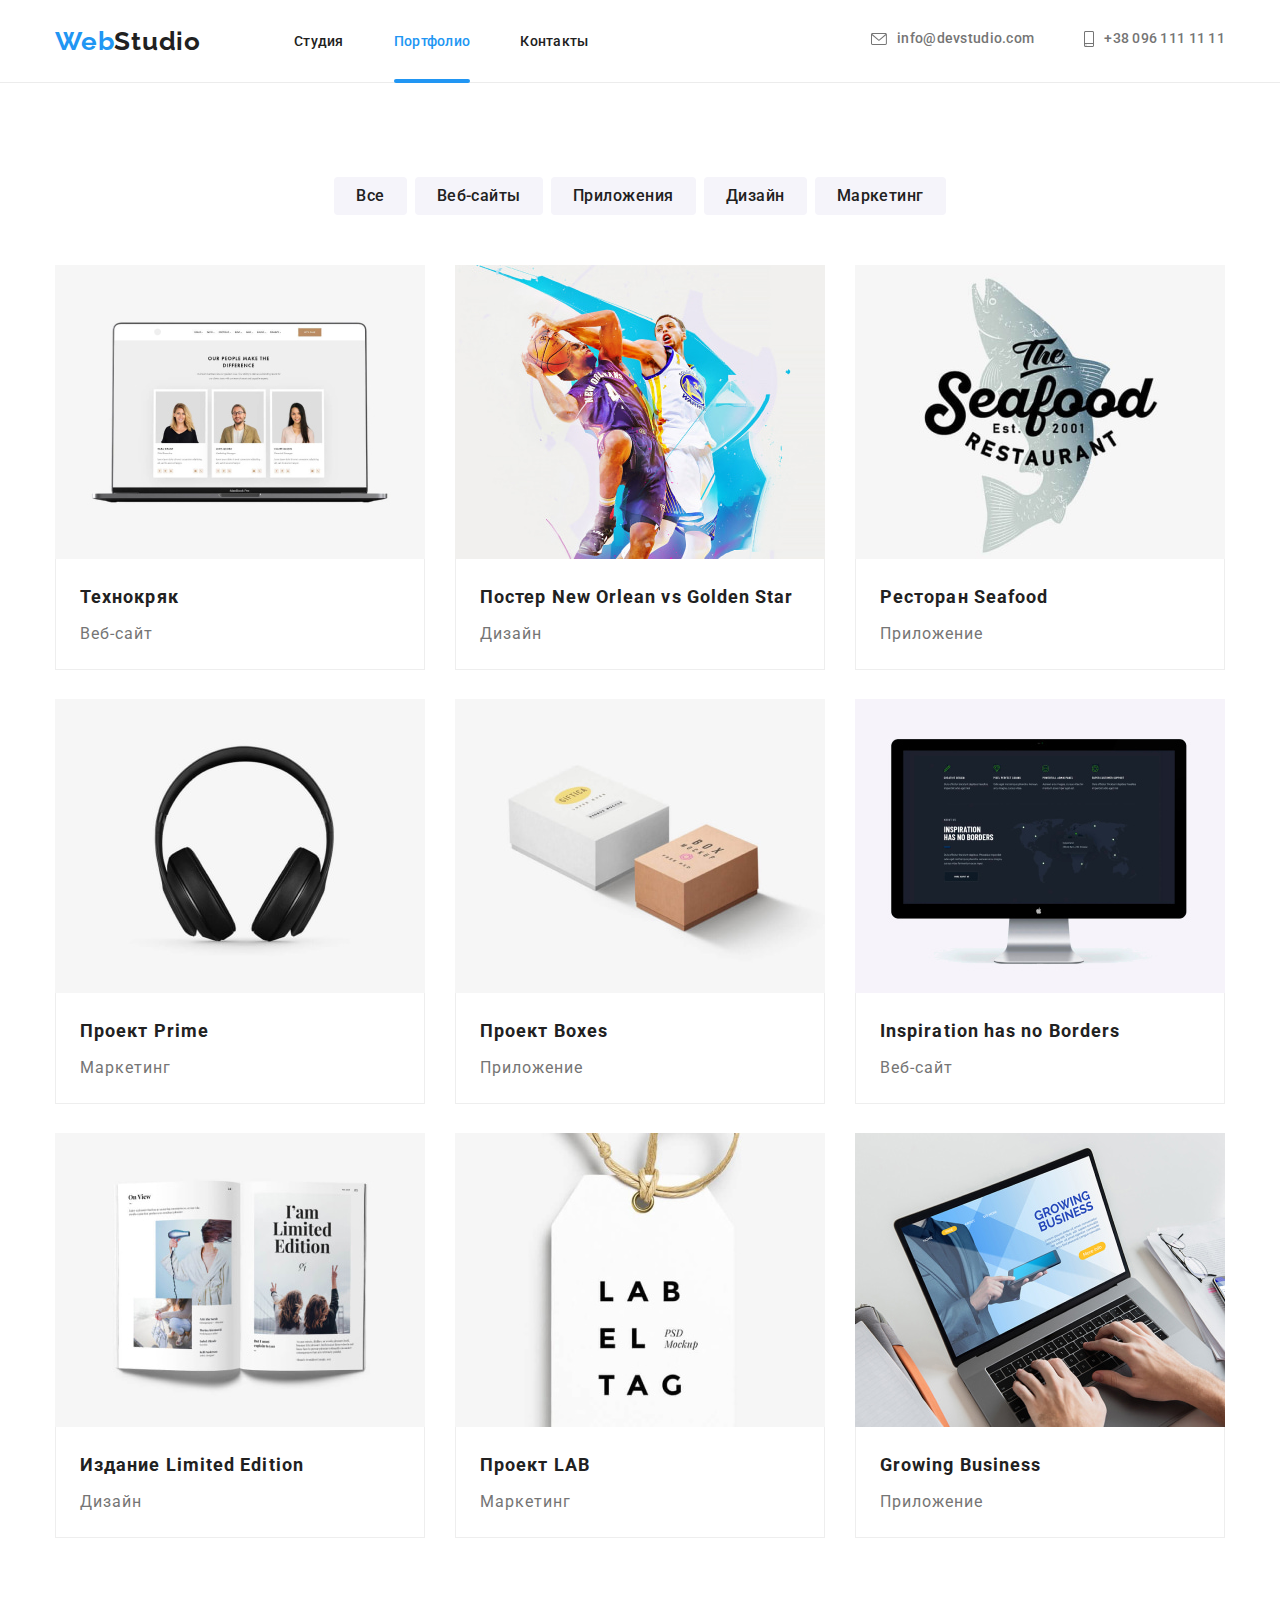
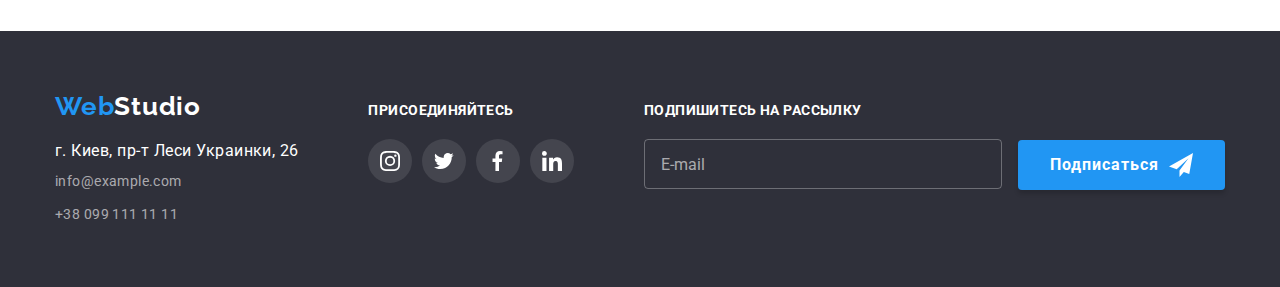
==== portfolio.html @ 4d5522b4 "Create" ====
<!DOCTYPE html>
<html lang="en">
  <head>
    <meta charset="UTF-8" />
    <meta http-equiv="X-UA-Compatible" content="IE=edge" />
    <meta name="viewport" content="width=device-width, initial-scale=1.0" />
    <title>Portfolio</title>
    <link rel="preconnect" href="https://fonts.googleapis.com" />
    <link rel="preconnect" href="https://fonts.gstatic.com" crossorigin />
    <link
      href="https://fonts.googleapis.com/css2?family=Raleway:wght@700&family=Roboto:wght@400;500;700;900&display=swap"
      rel="stylesheet"
    />
    <link
      rel="stylesheet"
      href="https://cdnjs.cloudflare.com/ajax/libs/modern-normalize/1.1.0/modern-normalize.min.css"
    />
    <link rel="stylesheet" href="./css/main.min.css" />
  </head>
  <body>
    <header class="header">
      <div class="container header__container">
        <nav class="site-nav">
          <a href="./" class="logo header__logo"><span>Web</span>Studio</a>
          <ul class="site-nav__list">
            <li class="site-nav__item">
              <a href="./" class="site-nav__link">Студия</a>
            </li>
            <li class="site-nav__item">
              <a href="./portfolio.html" class="site-nav__link site-nav__link--current"
                >Портфолио</a
              >
            </li>
            <li class="site-nav__itemm"><a href="./" class="site-nav__link">Контакты</a></li>
          </ul>
        </nav>
        <ul class="auth-nav">
          <li class="auth-nav__item">
            <a href="mailto:info@devstudio.com" class="auth-nav__link">
              <svg class="auth-nav__icon-envelope">
                <use href="./images/icons.svg#icon-envelope"></use>
              </svg>
              info@devstudio.com
            </a>
          </li>
          <li class="auth-nav__item">
            <a href="tel:+380961111111" class="auth-nav__link">
              <svg class="auth-nav__icon-smartphone">
                <use href="./images/icons.svg#icon-smartphone"></use>
              </svg>
              +38 096 111 11 11</a
            >
          </li>
        </ul>
      </div>
    </header>
    <main>
      <section class="section">
        <div class="container">
          <h1 class="section__title visually-hidden">Portfolio</h1>
          <ul class="filtr">
            <li class="filtr__item"><button type="button" class="filtr__btn">Все</button></li>
            <li class="filtr__item">
              <button type="button" class="filtr__btn">Веб-сайты</button>
            </li>
            <li class="filtr__item">
              <button type="button" class="filtr__btn">Приложения</button>
            </li>
            <li class="filtr__item">
              <button type="button" class="filtr__btn">Дизайн</button>
            </li>
            <li class="filtr__item">
              <button type="button" class="filtr__btn">Маркетинг</button>
            </li>
          </ul>
          <ul class="project">
            <li class="project__item">
              <a href="" class="project__link">
                <article>
                  <div class="project__thumb">
                    <img
                      src="./images/project-1.jpg"
                      alt="Скриншот сайта"
                      width="370"
                      class="project__img"
                    />
                    <div class="project__overley">
                      <p class="project__overley-text">
                        Технокряк это современная площадка распространения коронавируса. Компании
                        используют эту платформу для цифрового шпионажа и атак на защищённые сервера
                        конкурентов.
                      </p>
                    </div>
                  </div>
                  <div class="project__card">
                    <h2 class="project__title">Технокряк</h2>
                    <p class="project__description">Веб-сайт</p>
                  </div>
                </article></a
              >
            </li>
            <li class="project__item">
              <a href="" class="project__link">
                <article>
                  <div class="project__thumb">
                    <img
                      src="./images/project-2.jpg"
                      alt="Постер баскетболисты"
                      width="370"
                      class="project__img"
                    />
                    <div class="project__overley">
                      <p class="project__overley-text">
                        Технокряк это современная площадка распространения коронавируса. Компании
                        используют эту платформу для цифрового шпионажа и атак на защищённые сервера
                        конкурентов.
                      </p>
                    </div>
                  </div>
                  <div class="project__card">
                    <h2 class="project__title">Постер New Orlean vs Golden Star</h2>
                    <p class="project__description">Дизайн</p>
                  </div>
                </article></a
              >
            </li>
            <li class="project__item">
              <a href="" class="project__link">
                <article>
                  <div class="project__thumb">
                    <img
                      src="./images/project-3.jpg"
                      alt="Логотип ресторана"
                      width="370"
                      class="project__img"
                    />
                    <div class="project__overley">
                      <p class="project__overley-text">
                        Технокряк это современная площадка распространения коронавируса. Компании
                        используют эту платформу для цифрового шпионажа и атак на защищённые сервера
                        конкурентов.
                      </p>
                    </div>
                  </div>
                  <div class="project__card">
                    <h2 class="project__title">Ресторан Seafood</h2>
                    <p class="project__description">Приложение</p>
                  </div>
                </article></a
              >
            </li>
            <li class="project__item">
              <a href="" class="project__link">
                <article>
                  <div class="project__thumb">
                    <img
                      src="./images/project-4.jpg"
                      alt="Наушники"
                      width="370"
                      class="project__img"
                    />
                    <div class="project__overley">
                      <p class="project__overley-text">
                        Технокряк это современная площадка распространения коронавируса. Компании
                        используют эту платформу для цифрового шпионажа и атак на защищённые сервера
                        конкурентов.
                      </p>
                    </div>
                  </div>
                  <div class="project__card">
                    <h2 class="project__title">Проект Prime</h2>
                    <p class="project__description">Маркетинг</p>
                  </div>
                </article></a
              >
            </li>
            <li class="project__item">
              <a href="" class="project__link">
                <article>
                  <div class="project__thumb">
                    <img
                      src="./images/project-5.jpg"
                      alt="Коробки"
                      width="370"
                      class="project__img"
                    />
                    <div class="project__overley">
                      <p class="project__overley-text">
                        Технокряк это современная площадка распространения коронавируса. Компании
                        используют эту платформу для цифрового шпионажа и атак на защищённые сервера
                        конкурентов.
                      </p>
                    </div>
                  </div>
                  <div class="project__card">
                    <h2 class="project__title">Проект Boxes</h2>
                    <p class="project__description">Приложение</p>
                  </div>
                </article></a
              >
            </li>
            <li class="project__item">
              <a href="" class="project__link">
                <article>
                  <div class="project__thumb">
                    <img
                      src="./images/project-6.jpg"
                      alt="Скриншот сайта"
                      width="370"
                      class="project__img"
                    />
                    <div class="project__overley">
                      <p class="project__overley-text">
                        Технокряк это современная площадка распространения коронавируса. Компании
                        используют эту платформу для цифрового шпионажа и атак на защищённые сервера
                        конкурентов.
                      </p>
                    </div>
                  </div>
                  <div class="project__card">
                    <h2 class="project__title">Inspiration has no Borders</h2>
                    <p class="project__description">Веб-сайт</p>
                  </div>
                </article></a
              >
            </li>
            <li class="project__item">
              <a href="" class="project__link">
                <article>
                  <div class="project__thumb">
                    <img
                      src="./images/project-7.jpg"
                      alt="Брошюра"
                      width="370"
                      class="project__img"
                    />
                    <div class="project__overley">
                      <p class="project__overley-text">
                        Технокряк это современная площадка распространения коронавируса. Компании
                        используют эту платформу для цифрового шпионажа и атак на защищённые сервера
                        конкурентов.
                      </p>
                    </div>
                  </div>
                  <div class="project__card">
                    <h2 class="project__title">Издание Limited Edition</h2>
                    <p class="project__description">Дизайн</p>
                  </div>
                </article></a
              >
            </li>
            <li class="project__item">
              <a href="" class="project__link">
                <article>
                  <div class="project__thumb">
                    <img
                      src="./images/project-8.jpg"
                      alt="Бирка"
                      width="370"
                      class="project__img"
                    />
                    <div class="project__overley">
                      <p class="project__overley-text">
                        Технокряк это современная площадка распространения коронавируса. Компании
                        используют эту платформу для цифрового шпионажа и атак на защищённые сервера
                        конкурентов.
                      </p>
                    </div>
                  </div>
                  <div class="project__card">
                    <h2 class="project__title">Проект LAB</h2>
                    <p class="project__description">Маркетинг</p>
                  </div>
                </article></a
              >
            </li>
            <li class="project__item">
              <a href="" class="project__link">
                <article>
                  <div class="project__thumb">
                    <img
                      src="./images/project-9.jpg"
                      alt="Ноутбук"
                      width="370"
                      class="project__img"
                    />
                    <div class="project__overley">
                      <p class="project__overley-text">
                        Технокряк это современная площадка распространения коронавируса. Компании
                        используют эту платформу для цифрового шпионажа и атак на защищённые сервера
                        конкурентов.
                      </p>
                    </div>
                  </div>
                  <div class="project__card">
                    <h2 class="project__title">Growing Business</h2>
                    <p class="project__description">Приложение</p>
                  </div>
                </article></a
              >
            </li>
          </ul>
        </div>
      </section>
    </main>
    <footer class="footer">
      <div class="container footer__container">
        <div class="contacts">
          <a href="./" class="logo footer__logo"><span>Web</span>Studio</a>
          <address>
            <ul class="contacts__list">
              <li class="contacts__item">
                <a href="https://goo.gl/maps/uek1uiBaMwYKSRGh7" class="contacts__address"
                  >г. Киев, пр-т Леси Украинки, 26</a
                >
              </li>
              <li class="contacts__item">
                <a href="mailto:info@example.com" class="contacts__mail">info@example.com</a>
              </li>
              <li class="contacts__item">
                <a href="tel:+380991111111" class="contacts__tel">+38 099 111 11 11</a>
              </li>
            </ul>
          </address>
        </div>

        <div class="subscribe">
          <h3 class="subscribe__title">присоединяйтесь</h3>
          <ul class="subscribe__list">
            <li class="subscribe__item">
              <a href="#" class="subscribe__link">
                <svg class="social__icon">
                  <use href="./images/icons.svg#icon-instagram"></use>
                </svg>
              </a>
            </li>
            <li class="subscribe__item">
              <a href="#" class="subscribe__link">
                <svg class="social__icon">
                  <use href="./images/icons.svg#icon-twitter"></use>
                </svg>
              </a>
            </li>
            <li class="subscribe__item">
              <a href="#" class="subscribe__link">
                <svg class="social__icon">
                  <use href="./images/icons.svg#icon-facebook"></use>
                </svg>
              </a>
            </li>
            <li class="subscribe__item">
              <a href="#" class="subscribe__link">
                <svg class="social__icon">
                  <use href="./images/icons.svg#icon-linkedin"></use>
                </svg>
              </a>
            </li>
          </ul>
        </div>

        <form class="mailing">
          <h3 class="subscribe__title">Подпишитесь на рассылку</h3>
          <label class="mailing__form">
            <input type="text" placeholder="E-mail" class="mailing__submit" name="subscribe" />
          </label>
          <button type="submit" class="button mailing__btn">
            Подписаться
            <svg class="mailing__icon">
              <use href="./images/icons.svg#icon-send"></use>
            </svg>
          </button>
        </form>
      </div>
    </footer>
  </body>
</html>
---- css/main.min.css ----
:root{--text-color: #212121;--text-color-add: #757575;--accent-color: #2196f3;--primary-white-color: #ffffff;--secondary-background-color: #f5f4fa;--background-color-add: #2f303a;--project-card-gap: 30px;--social-link-color: #afb1b8}body{background-color:var(--primary-white-color);font-family:'Roboto', sans-serif;letter-spacing:0.03em}h1,h2,h3,h4,h5,h6,p,ul{margin-top:0;margin-bottom:0;padding-left:0;padding-right:0}ul{list-style:none;padding:0;margin:0}a{text-decoration:none;font-style:normal}img{display:block;max-width:100%;height:auto}.visually-hidden{position:absolute;clip:rect(0 0 0 0);width:1px;height:1px;margin:-1px}.container{width:1200px;padding-left:15px;padding-right:15px;margin-left:auto;margin-right:auto}.section{padding-top:94px;padding-bottom:94px}.section--no-padding-top{padding-top:0px}.section--other-background{background-color:var(--secondary-background-color)}.section__title{font-weight:700;font-size:36px;line-height:1.17;letter-spacing:.03em;color:var(--text-color);text-align:center;margin-bottom:50px}.button{font-family:inherit;font-weight:700;font-size:16px;line-height:1.88;letter-spacing:.06em;color:var(--primary-white-color);display:inline-block;background-color:var(--accent-color);border:none;min-width:200px;-webkit-border-radius:4px;border-radius:4px;-webkit-box-shadow:0px 4px 4px rgba(0,0,0,0.15);box-shadow:0px 4px 4px rgba(0,0,0,0.15);cursor:pointer;padding:10px 32px;-webkit-transition:background-color 250ms cubic-bezier(0.4, 0, 0.2, 1);-o-transition:background-color 250ms cubic-bezier(0.4, 0, 0.2, 1);transition:background-color 250ms cubic-bezier(0.4, 0, 0.2, 1)}.button:hover,.button:focus{background-color:#188ce8}.logo{font-family:'Raleway', sans-serif;font-weight:700;font-size:26px;line-height:1.19;letter-spacing:.03em;color:var(--text-color);text-decoration:none}.logo span{color:var(--accent-color)}.social__icon{width:20px;height:20px;fill:currentColor}.header{border-bottom:1px solid #ececec}.header__container{display:-webkit-box;display:-webkit-flex;display:-ms-flexbox;display:flex;-webkit-box-align:center;-webkit-align-items:center;-ms-flex-align:center;align-items:center}.site-nav{display:-webkit-box;display:-webkit-flex;display:-ms-flexbox;display:flex;-webkit-box-align:center;-webkit-align-items:center;-ms-flex-align:center;align-items:center}.site-nav__list{display:-webkit-box;display:-webkit-flex;display:-ms-flexbox;display:flex;padding-top:32px;padding-bottom:32px}.site-nav__item:not(:last-child){margin-right:50px}.site-nav__link{font-weight:500;font-size:14px;line-height:1.14;letter-spacing:.02em;color:var(--text-color);text-decoration:none;-webkit-transition:color 250ms cubic-bezier(0.4, 0, 0.2, 1);-o-transition:color 250ms cubic-bezier(0.4, 0, 0.2, 1);transition:color 250ms cubic-bezier(0.4, 0, 0.2, 1)}.site-nav__link:hover,.site-nav__link:focus{color:var(--accent-color)}.site-nav__link--current{position:relative;color:var(--accent-color);padding-bottom:32px}.site-nav__link--current::before{display:inline-block;content:'';background-color:var(--accent-color);height:4px;width:100%;-webkit-border-radius:2px;border-radius:2px;position:absolute;bottom:0;left:0;margin-bottom:-2px}.header__logo{margin-right:93px}.auth-nav{display:-webkit-box;display:-webkit-flex;display:-ms-flexbox;display:flex;margin-left:auto}.auth-nav__link{font-weight:500;font-size:14px;line-height:1.14;letter-spacing:.02em;color:var(--text-color);text-decoration:none;-webkit-transition:color 250ms cubic-bezier(0.4, 0, 0.2, 1);-o-transition:color 250ms cubic-bezier(0.4, 0, 0.2, 1);transition:color 250ms cubic-bezier(0.4, 0, 0.2, 1)}.auth-nav__icon-envelope{margin-right:10px;width:16px;height:12px;fill:currentColor}.auth-nav__icon-smartphone{margin-right:10px;width:10px;height:16px;fill:currentColor}.auth-nav__item:not(:first-child){margin-left:50px}.auth-nav__link{color:var(--text-color-add);display:-webkit-inline-box;display:-webkit-inline-flex;display:-ms-inline-flexbox;display:inline-flex;-webkit-box-align:center;-webkit-align-items:center;-ms-flex-align:center;align-items:center;-webkit-transition:color 250ms cubic-bezier(0.4, 0, 0.2, 1);-o-transition:color 250ms cubic-bezier(0.4, 0, 0.2, 1);transition:color 250ms cubic-bezier(0.4, 0, 0.2, 1)}.auth-nav__link:hover,.auth-nav__link:focus{color:var(--accent-color)}.hero{max-width:1600px;margin-left:auto;margin-right:auto;background-image:-webkit-gradient(linear, left top, left bottom, from(rgba(47,48,58,0.4)), to(rgba(47,48,58,0.4))),url("../images/background-hero.jpg");background-image:-webkit-linear-gradient(rgba(47,48,58,0.4), rgba(47,48,58,0.4)),url("../images/background-hero.jpg");background-image:-o-linear-gradient(rgba(47,48,58,0.4), rgba(47,48,58,0.4)),url("../images/background-hero.jpg");background-image:linear-gradient(rgba(47,48,58,0.4), rgba(47,48,58,0.4)),url("../images/background-hero.jpg");background-color:var(--background-color-add);-webkit-background-size:cover;background-size:cover;background-repeat:no-repeat;background-position:center;text-align:center;padding-top:200px;padding-bottom:200px}.hero__title{font-weight:900;font-size:44px;line-height:1.36;letter-spacing:.06em;color:var(--primary-white-color);text-transform:uppercase;margin-bottom:30px}.particular__thumb{width:270px;height:120px;margin-bottom:30px;display:-webkit-box;display:-webkit-flex;display:-ms-flexbox;display:flex;-webkit-box-align:center;-webkit-align-items:center;-ms-flex-align:center;align-items:center;-webkit-box-pack:center;-webkit-justify-content:center;-ms-flex-pack:center;justify-content:center;background-color:var(--secondary-background-color)}.particular__icon{width:70px;height:70px}.particular__block{display:-webkit-box;display:-webkit-flex;display:-ms-flexbox;display:flex}.particular__item{margin-right:30px}.particular__item:last-child{margin-right:0}.particular__title{font-weight:700;font-size:14px;line-height:1.14;letter-spacing:.03em;color:var(--text-color);text-transform:uppercase;margin-bottom:10px}.particular__text{font-weight:400;font-size:14px;line-height:1.71;letter-spacing:.03em;color:var(--text-color-add)}.work{display:-webkit-box;display:-webkit-flex;display:-ms-flexbox;display:flex;-webkit-box-align:center;-webkit-align-items:center;-ms-flex-align:center;align-items:center}.work__item{position:relative}.work__item:not(:last-child){margin-right:30px}.work__title{display:-webkit-box;display:-webkit-flex;display:-ms-flexbox;display:flex;-webkit-box-align:center;-webkit-align-items:center;-ms-flex-align:center;align-items:center;-webkit-box-pack:center;-webkit-justify-content:center;-ms-flex-pack:center;justify-content:center;font-weight:700;font-size:14px;line-height:1.14;letter-spacing:.03em;color:var(--primary-white-color);text-transform:uppercase;background-color:rgba(47,48,58,0.8);width:100%;position:absolute;bottom:0;left:0;height:70px}.command{display:-webkit-box;display:-webkit-flex;display:-ms-flexbox;display:flex}.command__item{background-color:var(--primary-white-color);-webkit-border-radius:4px;border-radius:4px;-webkit-box-shadow:0px 1px 3px rgba(0,0,0,0.12),0px 1px 1px rgba(0,0,0,0.14),0px 2px 1px rgba(0,0,0,0.2);box-shadow:0px 1px 3px rgba(0,0,0,0.12),0px 1px 1px rgba(0,0,0,0.14),0px 2px 1px rgba(0,0,0,0.2);text-align:center;margin-right:30px;overflow:hidden}.command__item:last-child{margin-right:0}.command__thumb{padding:30px 0}.command__title{font-weight:500;font-size:16px;line-height:1.19;letter-spacing:.03em;color:var(--text-color);margin-bottom:10px}.command__text{margin-bottom:16px;font-weight:400;font-size:16px;line-height:1.19;letter-spacing:.03em;color:var(--text-color-add)}.social{display:-webkit-box;display:-webkit-flex;display:-ms-flexbox;display:flex;-webkit-box-pack:center;-webkit-justify-content:center;-ms-flex-pack:center;justify-content:center}.social__link{display:-webkit-box;display:-webkit-flex;display:-ms-flexbox;display:flex;-webkit-box-align:center;-webkit-align-items:center;-ms-flex-align:center;align-items:center;-webkit-box-pack:center;-webkit-justify-content:center;-ms-flex-pack:center;justify-content:center;-webkit-border-radius:50%;border-radius:50%;height:44px;width:44px;color:var(--social-link-color);-webkit-transition:color 250ms cubic-bezier(0.4, 0, 0.2, 1),background-color 250ms cubic-bezier(0.4, 0, 0.2, 1);-o-transition:color 250ms cubic-bezier(0.4, 0, 0.2, 1),background-color 250ms cubic-bezier(0.4, 0, 0.2, 1);transition:color 250ms cubic-bezier(0.4, 0, 0.2, 1),background-color 250ms cubic-bezier(0.4, 0, 0.2, 1)}.social__link:hover,.social__link:focus{background-color:var(--accent-color);color:var(--primary-white-color)}.social__item:not(:last-child){margin-right:10px}.client{display:-webkit-box;display:-webkit-flex;display:-ms-flexbox;display:flex;-webkit-box-pack:center;-webkit-justify-content:center;-ms-flex-pack:center;justify-content:center;margin-left:auto;margin-right:auto}.client__item{width:170px;height:92px;margin-right:30px}.client__item:last-child{margin-right:0}.client__link{display:-webkit-box;display:-webkit-flex;display:-ms-flexbox;display:flex;-webkit-box-align:center;-webkit-align-items:center;-ms-flex-align:center;align-items:center;-webkit-box-pack:center;-webkit-justify-content:center;-ms-flex-pack:center;justify-content:center;width:100%;height:100%;border:1px solid var(--social-link-color);-webkit-border-radius:4px;border-radius:4px;color:var(--social-link-color);-webkit-transition:color 250ms cubic-bezier(0.4, 0, 0.2, 1),border-color 250ms cubic-bezier(0.4, 0, 0.2, 1);-o-transition:color 250ms cubic-bezier(0.4, 0, 0.2, 1),border-color 250ms cubic-bezier(0.4, 0, 0.2, 1);transition:color 250ms cubic-bezier(0.4, 0, 0.2, 1),border-color 250ms cubic-bezier(0.4, 0, 0.2, 1)}.client__link:hover,.client__link:focus{color:var(--accent-color);border-color:var(--accent-color)}.client__icon{fill:currentColor;width:106px;height:60px}.footer{background-color:var(--background-color-add);padding-top:60px;padding-bottom:60px}.footer__container{display:-webkit-box;display:-webkit-flex;display:-ms-flexbox;display:flex;-webkit-box-align:baseline;-webkit-align-items:baseline;-ms-flex-align:baseline;align-items:baseline;-webkit-box-pack:justify;-webkit-justify-content:space-between;-ms-flex-pack:justify;justify-content:space-between}.footer__logo{display:inline-block;margin-bottom:20px;color:var(--primary-white-color)}.contacts__item:not(:last-child){margin-bottom:9px}.contacts__address{color:var(--primary-white-color)}.contacts__mail,.contacts__tel{font-weight:400;font-size:14px;line-height:1.71;letter-spacing:.03em;color:rgba(255,255,255,0.6)}.subscribe__title{font-weight:700;font-size:14px;line-height:1.14;letter-spacing:.03em;color:var(--primary-white-color);text-transform:uppercase}.subscribe__list{display:-webkit-box;display:-webkit-flex;display:-ms-flexbox;display:flex;margin-top:20px}.subscribe__item:not(:last-child){margin-right:10px}.subscribe__link{height:44px;width:44px;display:-webkit-box;display:-webkit-flex;display:-ms-flexbox;display:flex;-webkit-box-align:center;-webkit-align-items:center;-ms-flex-align:center;align-items:center;-webkit-box-pack:center;-webkit-justify-content:center;-ms-flex-pack:center;justify-content:center;-webkit-border-radius:50%;border-radius:50%;color:var(--primary-white-color);background-color:rgba(255,255,255,0.1);-webkit-transition:color 250ms cubic-bezier(0.4, 0, 0.2, 1),background-color 250ms cubic-bezier(0.4, 0, 0.2, 1);-o-transition:color 250ms cubic-bezier(0.4, 0, 0.2, 1),background-color 250ms cubic-bezier(0.4, 0, 0.2, 1);transition:color 250ms cubic-bezier(0.4, 0, 0.2, 1),background-color 250ms cubic-bezier(0.4, 0, 0.2, 1)}.subscribe__link:last-child{margin-right:0}.subscribe__link:hover,.subscribe__link:focus{background-color:var(--accent-color)}.mailing__form{display:inline-block;margin-right:12px;margin-top:20px}.mailing__submit{width:358px;height:50px;border:1px solid rgba(255,255,255,0.3);-webkit-border-radius:4px;border-radius:4px;background-color:transparent;padding:15px 16px;color:rgba(255,255,255,0.6);font-family:inherit}.mailing__submit::-webkit-input-placeholder{color:rgba(255,255,255,0.6)}.mailing__submit:-ms-input-placeholder{color:rgba(255,255,255,0.6)}.mailing__submit::-ms-input-placeholder{color:rgba(255,255,255,0.6)}.mailing__submit::placeholder{color:rgba(255,255,255,0.6)}.mailing__btn{display:-webkit-inline-box;display:-webkit-inline-flex;display:-ms-inline-flexbox;display:inline-flex;-webkit-box-align:center;-webkit-align-items:center;-ms-flex-align:center;align-items:center}.mailing__icon{width:24px;height:24px;fill:var(--primary-white-color);margin-left:10px}.filtr{display:-webkit-box;display:-webkit-flex;display:-ms-flexbox;display:flex;-webkit-box-pack:center;-webkit-justify-content:center;-ms-flex-pack:center;justify-content:center;margin-bottom:50px}.filtr__item{margin-right:8px}.filtr__item:last-child{margin-right:0}.filtr__btn{font-family:Roboto;font-weight:500;font-size:16px;line-height:1.62;letter-spacing:.03em;color:var(--text-color);text-align:center;background-color:var(--secondary-background-color);border:none;-webkit-border-radius:4px;border-radius:4px;padding:6px 22px;-webkit-transition:color 250ms cubic-bezier(0.4, 0, 0.2, 1),border-color 250ms cubic-bezier(0.4, 0, 0.2, 1),-webkit-box-shadow 250ms cubic-bezier(0.4, 0, 0.2, 1);transition:color 250ms cubic-bezier(0.4, 0, 0.2, 1),border-color 250ms cubic-bezier(0.4, 0, 0.2, 1),-webkit-box-shadow 250ms cubic-bezier(0.4, 0, 0.2, 1);-o-transition:color 250ms cubic-bezier(0.4, 0, 0.2, 1),border-color 250ms cubic-bezier(0.4, 0, 0.2, 1),box-shadow 250ms cubic-bezier(0.4, 0, 0.2, 1);transition:color 250ms cubic-bezier(0.4, 0, 0.2, 1),border-color 250ms cubic-bezier(0.4, 0, 0.2, 1),box-shadow 250ms cubic-bezier(0.4, 0, 0.2, 1);transition:color 250ms cubic-bezier(0.4, 0, 0.2, 1),border-color 250ms cubic-bezier(0.4, 0, 0.2, 1),box-shadow 250ms cubic-bezier(0.4, 0, 0.2, 1),-webkit-box-shadow 250ms cubic-bezier(0.4, 0, 0.2, 1)}.filtr__btn:hover,.filtr__btn:focus{background-color:var(--accent-color);color:var(--primary-white-color);-webkit-box-shadow:0px 3px 1px rgba(0,0,0,0.1),0px 1px 2px rgba(0,0,0,0.08),0px 2px 2px rgba(0,0,0,0.12);box-shadow:0px 3px 1px rgba(0,0,0,0.1),0px 1px 2px rgba(0,0,0,0.08),0px 2px 2px rgba(0,0,0,0.12);cursor:pointer}.project{display:-webkit-box;display:-webkit-flex;display:-ms-flexbox;display:flex;-webkit-flex-wrap:wrap;-ms-flex-wrap:wrap;flex-wrap:wrap;margin-top:-webkit-calc(-1 * var(--project-card-gap));margin-top:calc(-1 * var(--project-card-gap));margin-left:-webkit-calc(-1 * var(--project-card-gap));margin-left:calc(-1 * var(--project-card-gap))}.project__item{background-color:var(--primary-white-color);margin-left:var(--project-card-gap);margin-top:var(--project-card-gap)}.project__link{display:block;width:370px;height:404px;-webkit-transition:-webkit-box-shadow 250ms cubic-bezier(0.4, 0, 0.2, 1);transition:-webkit-box-shadow 250ms cubic-bezier(0.4, 0, 0.2, 1);-o-transition:box-shadow 250ms cubic-bezier(0.4, 0, 0.2, 1);transition:box-shadow 250ms cubic-bezier(0.4, 0, 0.2, 1);transition:box-shadow 250ms cubic-bezier(0.4, 0, 0.2, 1), -webkit-box-shadow 250ms cubic-bezier(0.4, 0, 0.2, 1)}.project__link:hover,.project__link:focus{-webkit-box-shadow:0px 1px 1px rgba(0,0,0,0.12),0px 4px 4px rgba(0,0,0,0.06),1px 4px 6px rgba(0,0,0,0.16);box-shadow:0px 1px 1px rgba(0,0,0,0.12),0px 4px 4px rgba(0,0,0,0.06),1px 4px 6px rgba(0,0,0,0.16)}.project__thumb{position:relative;overflow:hidden}.project__overley{background-color:rgba(33,150,243,0.9);position:absolute;left:0;top:0;width:100%;height:100%;padding:63px 24px;-webkit-transform:translateY(100%);-ms-transform:translateY(100%);transform:translateY(100%);-webkit-transition:-webkit-transform 250ms cubic-bezier(0.4, 0, 0.2, 1);transition:-webkit-transform 250ms cubic-bezier(0.4, 0, 0.2, 1);-o-transition:transform 250ms cubic-bezier(0.4, 0, 0.2, 1);transition:transform 250ms cubic-bezier(0.4, 0, 0.2, 1);transition:transform 250ms cubic-bezier(0.4, 0, 0.2, 1), -webkit-transform 250ms cubic-bezier(0.4, 0, 0.2, 1)}.project__link:hover .project__overley,.project__link:focus .project__overley{-webkit-transform:translateY(0);-ms-transform:translateY(0);transform:translateY(0)}.project__overley-text{font-weight:400;font-size:18px;line-height:1.56;letter-spacing:.03em;color:var(--primary-white-color)}.project__card{padding:20px 24px;border:1px solid #eee;border-top:none}.project__title{font-weight:700;font-size:18px;line-height:2;letter-spacing:.06em;color:var(--text-color);margin-bottom:4px}.project__description{font-weight:400;font-size:16px;line-height:1.88;letter-spacing:.06em;color:var(--text-color-add)}.backdrop{position:fixed;top:0;left:0;width:100%;height:100%;background-color:rgba(0,0,0,0.2);opacity:1;-webkit-transition:opacity 250ms cubic-bezier(0.4, 0, 0.2, 1);-o-transition:opacity 250ms cubic-bezier(0.4, 0, 0.2, 1);transition:opacity 250ms cubic-bezier(0.4, 0, 0.2, 1)}.backdrop.is-hidden{opacity:0;pointer-events:none;visibility:visible}.modal{position:absolute;left:50%;top:50%;-webkit-transform:translate(-50%, -50%) scale(1);-ms-transform:translate(-50%, -50%) scale(1);transform:translate(-50%, -50%) scale(1);-webkit-transition:-webkit-transform 250ms cubic-bezier(0.4, 0, 0.2, 1);transition:-webkit-transform 250ms cubic-bezier(0.4, 0, 0.2, 1);-o-transition:transform 250ms cubic-bezier(0.4, 0, 0.2, 1);transition:transform 250ms cubic-bezier(0.4, 0, 0.2, 1);transition:transform 250ms cubic-bezier(0.4, 0, 0.2, 1), -webkit-transform 250ms cubic-bezier(0.4, 0, 0.2, 1);width:528px;min-height:581px;background-color:var(--primary-white-color);-webkit-box-shadow:0px 1px 3px rgba(0,0,0,0.12),0px 1px 1px rgba(0,0,0,0.14),0px 2px 1px rgba(0,0,0,0.2);box-shadow:0px 1px 3px rgba(0,0,0,0.12),0px 1px 1px rgba(0,0,0,0.14),0px 2px 1px rgba(0,0,0,0.2);-webkit-border-radius:4px;border-radius:4px;padding:40px}.backdrop.is-hidden .modal{-webkit-transform:translate(-50%, -50%) scale(1.2);-ms-transform:translate(-50%, -50%) scale(1.2);transform:translate(-50%, -50%) scale(1.2)}.modal__title{display:inline-block;font-weight:700;font-size:20px;line-height:1.15;letter-spacing:.03em;color:var(--text-color);text-align:center;margin-bottom:12px}.button__close{width:30px;height:30px;display:-webkit-box;display:-webkit-flex;display:-ms-flexbox;display:flex;-webkit-box-align:center;-webkit-align-items:center;-ms-flex-align:center;align-items:center;-webkit-box-pack:center;-webkit-justify-content:center;-ms-flex-pack:center;justify-content:center;position:absolute;top:8px;right:8px;cursor:pointer;background:#ffffff;border:1px solid rgba(0,0,0,0.1);-webkit-border-radius:50%;border-radius:50%}.button__icon{width:11px;height:11px;fill:black;-webkit-transition:fill 250ms cubic-bezier(0.4, 0, 0.2, 1);-o-transition:fill 250ms cubic-bezier(0.4, 0, 0.2, 1);transition:fill 250ms cubic-bezier(0.4, 0, 0.2, 1)}.button__close:hover .button__icon{fill:var(--accent-color)}.form__box{display:block;position:relative;font-family:inherit;font-weight:400;font-size:12px;line-height:1.17;letter-spacing:.01em;color:var(--text-color-add);margin-bottom:10px}.form__input{width:100%;border:1px solid rgba(33,33,33,0.2);-webkit-border-radius:4px;border-radius:4px;height:40px;padding:0 10px 0 42px;margin-top:4px;color:var(--text-color);-webkit-transition:border-color 250ms cubic-bezier(0.4, 0, 0.2, 1);-o-transition:border-color 250ms cubic-bezier(0.4, 0, 0.2, 1);transition:border-color 250ms cubic-bezier(0.4, 0, 0.2, 1)}.form__input:focus{outline:none;border-color:var(--accent-color)}.form__icon{position:absolute;top:50%;left:12px;height:18px;width:18px;color:var(--text-color);-webkit-transition:fill 250ms cubic-bezier(0.4, 0, 0.2, 1);-o-transition:fill 250ms cubic-bezier(0.4, 0, 0.2, 1);transition:fill 250ms cubic-bezier(0.4, 0, 0.2, 1)}.form__input:focus+.form__icon{fill:var(--accent-color)}.textarea{margin-bottom:20px}.textarea__input{display:block;min-height:120px;padding:12px 16px;resize:none;font-family:inherit}.textarea__input::-webkit-input-placeholder{color:rgba(117,117,117,0.5);font-family:inherit}.textarea__input:-ms-input-placeholder{color:rgba(117,117,117,0.5);font-family:inherit}.textarea__input::-ms-input-placeholder{color:rgba(117,117,117,0.5);font-family:inherit}.textarea__input::placeholder{color:rgba(117,117,117,0.5);font-family:inherit}.policy__lable{display:-webkit-box;display:-webkit-flex;display:-ms-flexbox;display:flex;-webkit-box-align:center;-webkit-align-items:center;-ms-flex-align:center;align-items:center;-webkit-box-pack:center;-webkit-justify-content:center;-ms-flex-pack:center;justify-content:center;font-weight:400;font-size:14px;line-height:1.71;letter-spacing:.03em;color:var(--text-color-add);cursor:pointer}.policy__lable a{margin-left:4px;color:var(--accent-color)}.policy__checkbox{position:absolute;clip:rect(0 0 0 0);width:1px;height:1px;margin:-1px}.modal__btn{display:block;margin:0 auto;margin-top:30px}.policy__icon{height:16px;width:16px;fill:transparent;border:1px solid #212121;-webkit-border-radius:2px;border-radius:2px;border-width:2px;margin-right:7px;-webkit-transition:background-color 250ms cubic-bezier(0.4, 0, 0.2, 1),fill 250ms cubic-bezier(0.4, 0, 0.2, 1),border 250ms cubic-bezier(0.4, 0, 0.2, 1);-o-transition:background-color 250ms cubic-bezier(0.4, 0, 0.2, 1),fill 250ms cubic-bezier(0.4, 0, 0.2, 1),border 250ms cubic-bezier(0.4, 0, 0.2, 1);transition:background-color 250ms cubic-bezier(0.4, 0, 0.2, 1),fill 250ms cubic-bezier(0.4, 0, 0.2, 1),border 250ms cubic-bezier(0.4, 0, 0.2, 1)}.policy__checkbox:checked+.policy__lable .policy__icon{fill:var(--primary-white-color);background-color:var(--accent-color);border-color:var(--accent-color)}
/*# sourceMappingURL=main.min.css.map */
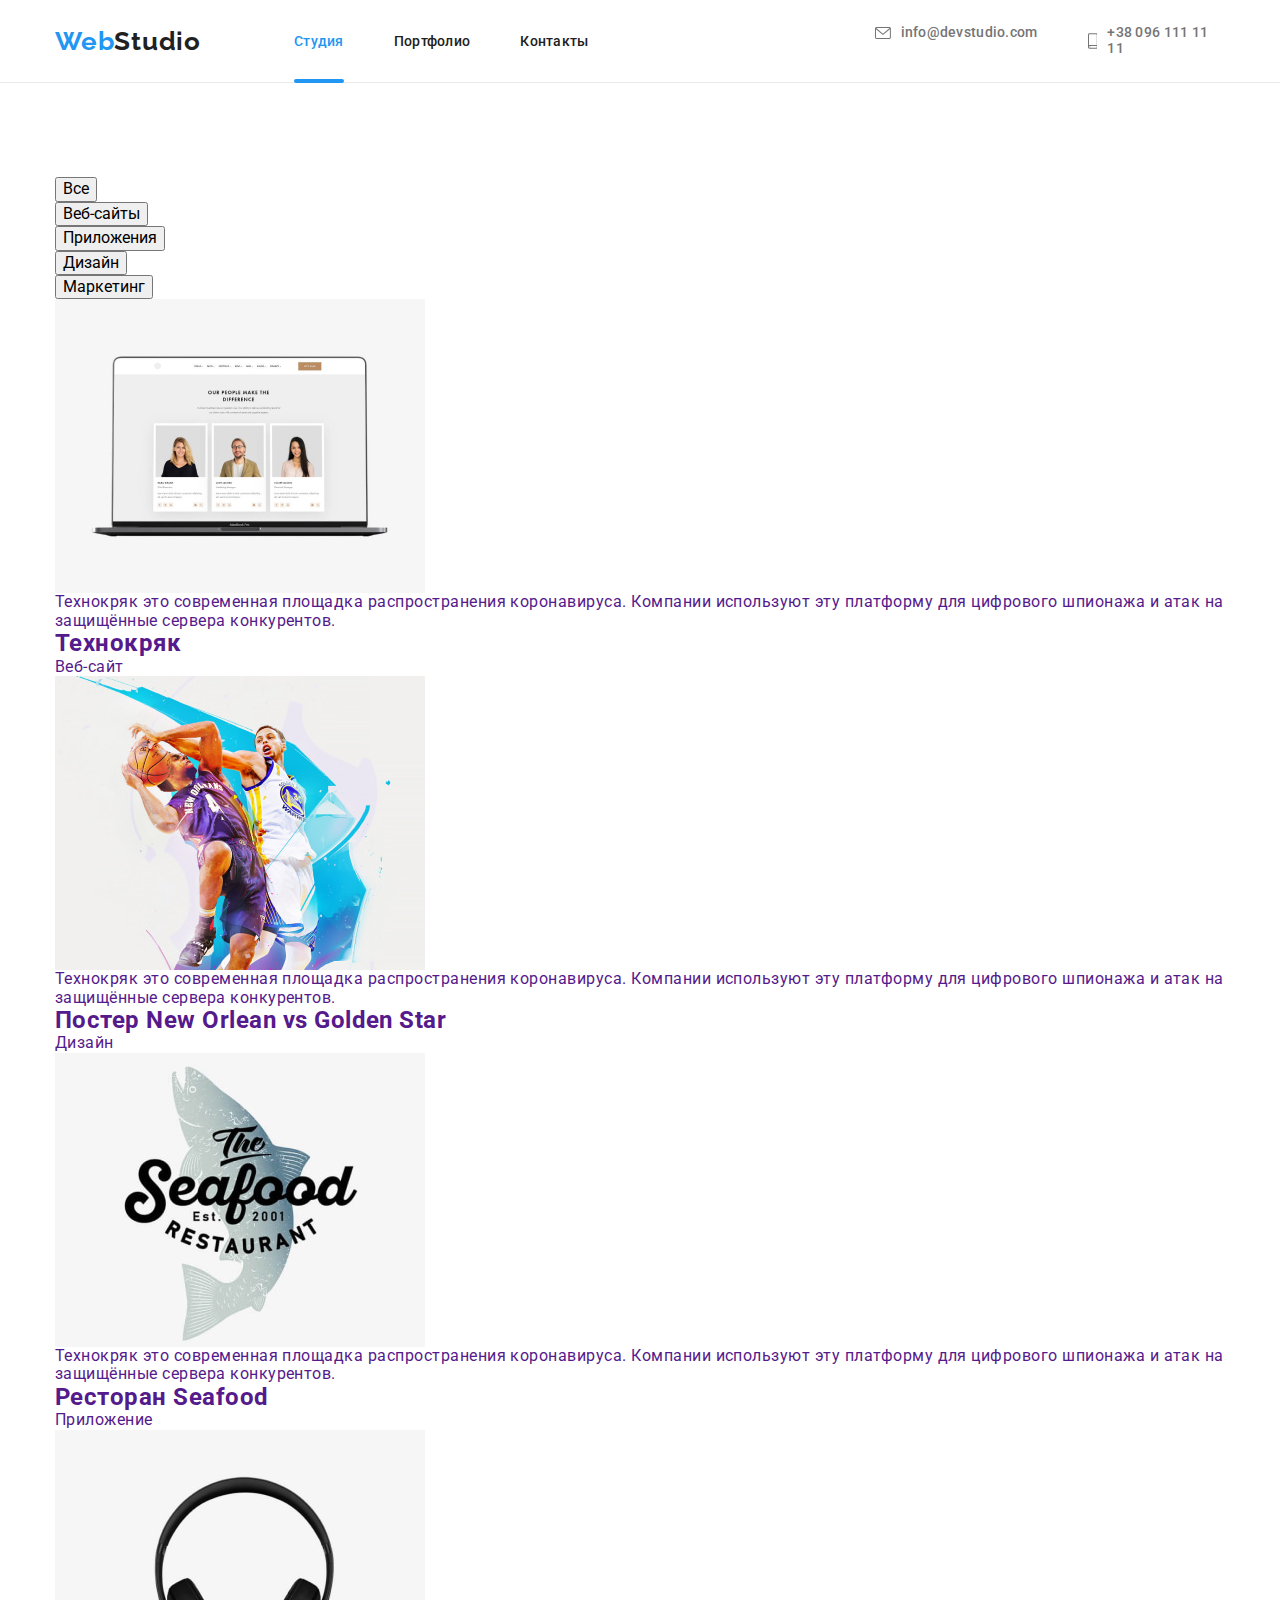
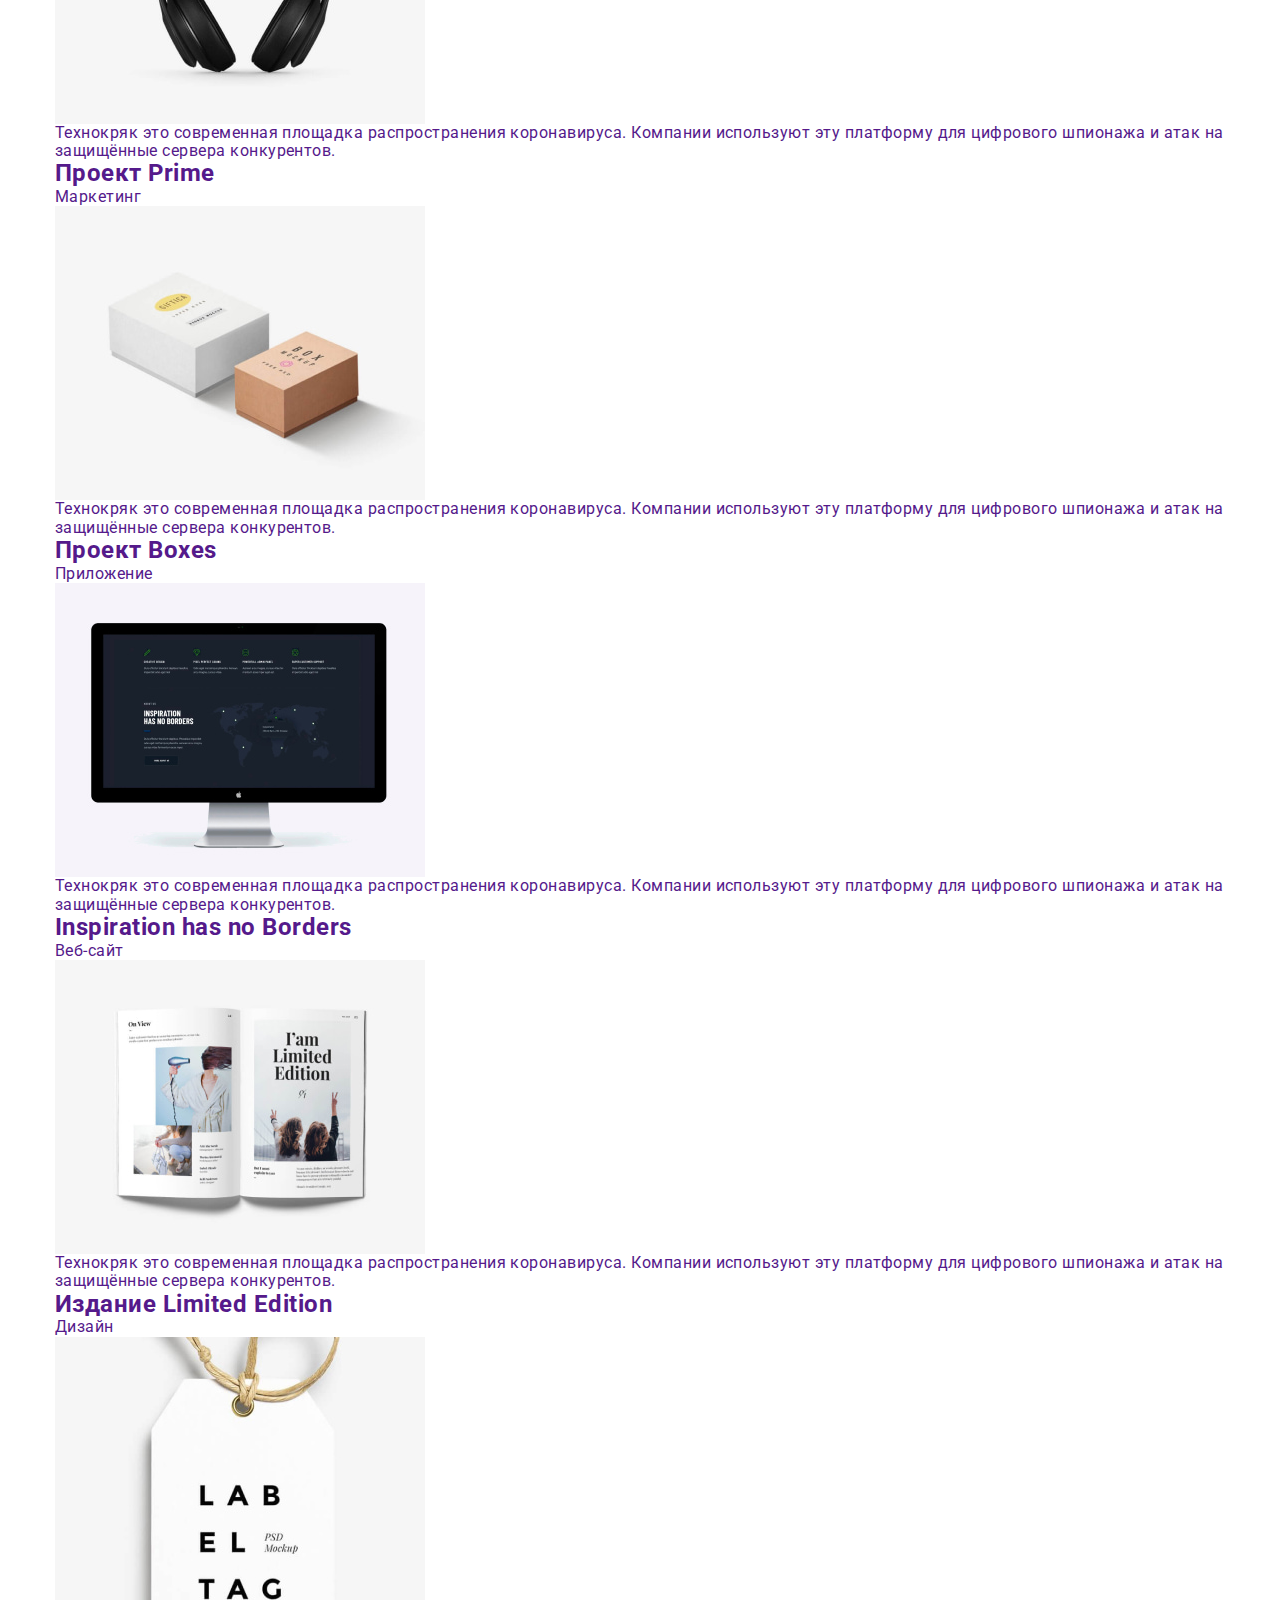
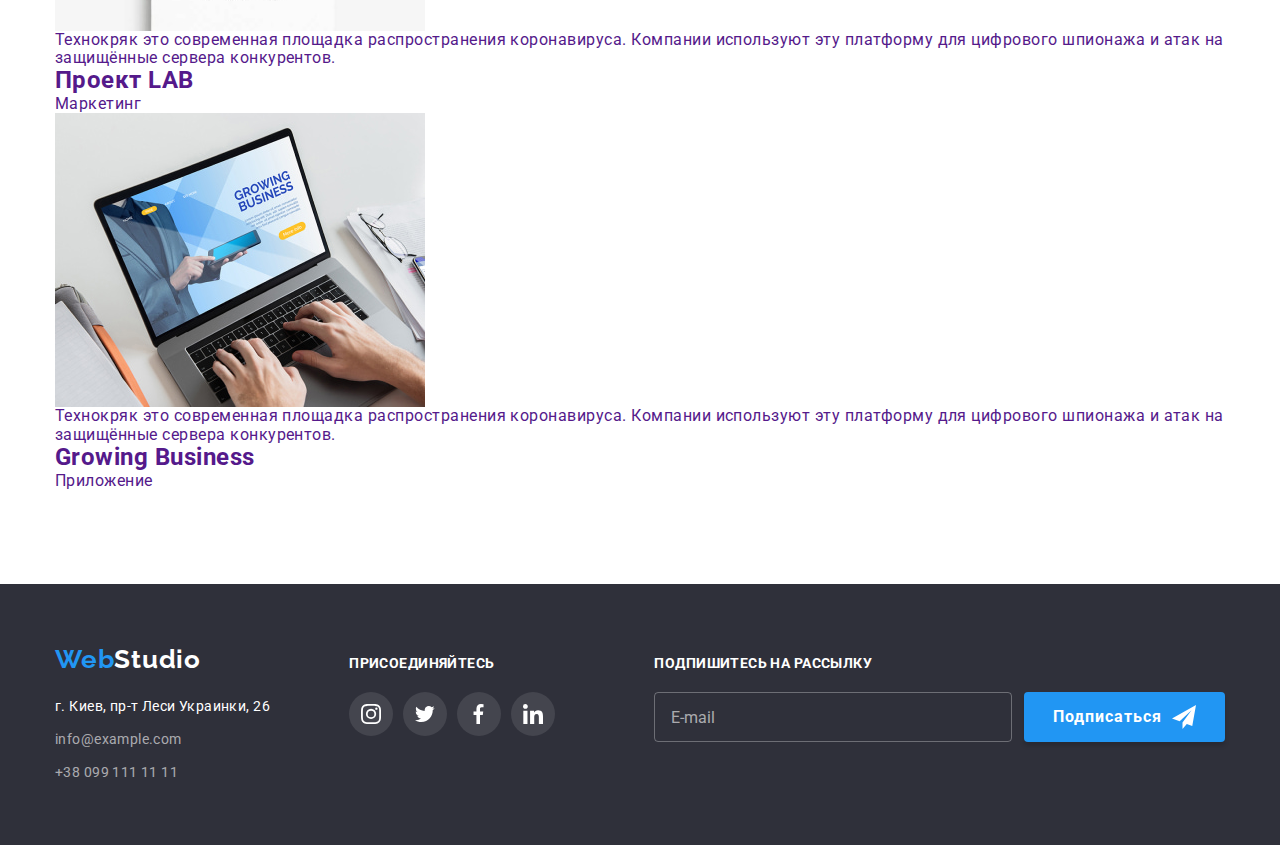
==== commit c55661e5: "adaptive-index.html" ====
--- a/portfolio.html
+++ b/portfolio.html
@@ -20,38 +20,38 @@
   <body>
     <header class="header">
       <div class="container header__container">
-        <nav class="site-nav">
-          <a href="./" class="logo header__logo"><span>Web</span>Studio</a>
-          <ul class="site-nav__list">
-            <li class="site-nav__item">
-              <a href="./" class="site-nav__link">Студия</a>
-            </li>
-            <li class="site-nav__item">
-              <a href="./portfolio.html" class="site-nav__link site-nav__link--current"
-                >Портфолио</a
-              >
-            </li>
-            <li class="site-nav__itemm"><a href="./" class="site-nav__link">Контакты</a></li>
+        <a href="./" class="logo header__logo"><span>Web</span>Studio</a>
+        <div class="header__content">
+          <nav class="site-nav">
+            <ul class="site-nav__list">
+              <li class="site-nav__item">
+                <a href="./" class="site-nav__link site-nav__link--current">Студия</a>
+              </li>
+              <li class="site-nav__item">
+                <a href="./portfolio.html" class="site-nav__link">Портфолио</a>
+              </li>
+              <li class="site-nav__item"><a href="./" class="site-nav__link">Контакты</a></li>
+            </ul>
+          </nav>
+          <ul class="auth-nav">
+            <li class="auth-nav__item">
+              <a href="mailto:info@devstudio.com" class="auth-nav__link">
+                <svg class="auth-nav__icon-envelope">
+                  <use href="./images/icons.svg#icon-envelope"></use>
+                </svg>
+                info@devstudio.com
+              </a>
+            </li>
+            <li class="auth-nav__item">
+              <a href="tel:+380961111111" class="auth-nav__link">
+                <svg class="auth-nav__icon-smartphone">
+                  <use href="./images/icons.svg#icon-smartphone"></use>
+                </svg>
+                +38 096 111 11 11</a
+              >
+            </li>
           </ul>
-        </nav>
-        <ul class="auth-nav">
-          <li class="auth-nav__item">
-            <a href="mailto:info@devstudio.com" class="auth-nav__link">
-              <svg class="auth-nav__icon-envelope">
-                <use href="./images/icons.svg#icon-envelope"></use>
-              </svg>
-              info@devstudio.com
-            </a>
-          </li>
-          <li class="auth-nav__item">
-            <a href="tel:+380961111111" class="auth-nav__link">
-              <svg class="auth-nav__icon-smartphone">
-                <use href="./images/icons.svg#icon-smartphone"></use>
-              </svg>
-              +38 096 111 11 11</a
-            >
-          </li>
-        </ul>
+        </div>
       </div>
     </header>
     <main>
@@ -360,15 +360,17 @@
 
         <form class="mailing">
           <h3 class="subscribe__title">Подпишитесь на рассылку</h3>
-          <label class="mailing__form">
-            <input type="text" placeholder="E-mail" class="mailing__submit" name="subscribe" />
-          </label>
-          <button type="submit" class="button mailing__btn">
-            Подписаться
-            <svg class="mailing__icon">
-              <use href="./images/icons.svg#icon-send"></use>
-            </svg>
-          </button>
+          <div class="mailing__form">
+            <label class="mailing__label">
+              <input type="text" placeholder="E-mail" class="mailing__submit" name="subscribe" />
+            </label>
+            <button type="submit" class="button mailing__btn">
+              Подписаться
+              <svg class="mailing__icon">
+                <use href="./images/icons.svg#icon-send"></use>
+              </svg>
+            </button>
+          </div>
         </form>
       </div>
     </footer>
--- a/css/main.min.css
+++ b/css/main.min.css
@@ -1,2 +1,2 @@
-:root{--text-color: #212121;--text-color-add: #757575;--accent-color: #2196f3;--primary-white-color: #ffffff;--secondary-background-color: #f5f4fa;--background-color-add: #2f303a;--project-card-gap: 30px;--social-link-color: #afb1b8}body{background-color:var(--primary-white-color);font-family:'Roboto', sans-serif;letter-spacing:0.03em}h1,h2,h3,h4,h5,h6,p,ul{margin-top:0;margin-bottom:0;padding-left:0;padding-right:0}ul{list-style:none;padding:0;margin:0}a{text-decoration:none;font-style:normal}img{display:block;max-width:100%;height:auto}.visually-hidden{position:absolute;clip:rect(0 0 0 0);width:1px;height:1px;margin:-1px}.container{width:1200px;padding-left:15px;padding-right:15px;margin-left:auto;margin-right:auto}.section{padding-top:94px;padding-bottom:94px}.section--no-padding-top{padding-top:0px}.section--other-background{background-color:var(--secondary-background-color)}.section__title{font-weight:700;font-size:36px;line-height:1.17;letter-spacing:.03em;color:var(--text-color);text-align:center;margin-bottom:50px}.button{font-family:inherit;font-weight:700;font-size:16px;line-height:1.88;letter-spacing:.06em;color:var(--primary-white-color);display:inline-block;background-color:var(--accent-color);border:none;min-width:200px;-webkit-border-radius:4px;border-radius:4px;-webkit-box-shadow:0px 4px 4px rgba(0,0,0,0.15);box-shadow:0px 4px 4px rgba(0,0,0,0.15);cursor:pointer;padding:10px 32px;-webkit-transition:background-color 250ms cubic-bezier(0.4, 0, 0.2, 1);-o-transition:background-color 250ms cubic-bezier(0.4, 0, 0.2, 1);transition:background-color 250ms cubic-bezier(0.4, 0, 0.2, 1)}.button:hover,.button:focus{background-color:#188ce8}.logo{font-family:'Raleway', sans-serif;font-weight:700;font-size:26px;line-height:1.19;letter-spacing:.03em;color:var(--text-color);text-decoration:none}.logo span{color:var(--accent-color)}.social__icon{width:20px;height:20px;fill:currentColor}.header{border-bottom:1px solid #ececec}.header__container{display:-webkit-box;display:-webkit-flex;display:-ms-flexbox;display:flex;-webkit-box-align:center;-webkit-align-items:center;-ms-flex-align:center;align-items:center}.site-nav{display:-webkit-box;display:-webkit-flex;display:-ms-flexbox;display:flex;-webkit-box-align:center;-webkit-align-items:center;-ms-flex-align:center;align-items:center}.site-nav__list{display:-webkit-box;display:-webkit-flex;display:-ms-flexbox;display:flex;padding-top:32px;padding-bottom:32px}.site-nav__item:not(:last-child){margin-right:50px}.site-nav__link{font-weight:500;font-size:14px;line-height:1.14;letter-spacing:.02em;color:var(--text-color);text-decoration:none;-webkit-transition:color 250ms cubic-bezier(0.4, 0, 0.2, 1);-o-transition:color 250ms cubic-bezier(0.4, 0, 0.2, 1);transition:color 250ms cubic-bezier(0.4, 0, 0.2, 1)}.site-nav__link:hover,.site-nav__link:focus{color:var(--accent-color)}.site-nav__link--current{position:relative;color:var(--accent-color);padding-bottom:32px}.site-nav__link--current::before{display:inline-block;content:'';background-color:var(--accent-color);height:4px;width:100%;-webkit-border-radius:2px;border-radius:2px;position:absolute;bottom:0;left:0;margin-bottom:-2px}.header__logo{margin-right:93px}.auth-nav{display:-webkit-box;display:-webkit-flex;display:-ms-flexbox;display:flex;margin-left:auto}.auth-nav__link{font-weight:500;font-size:14px;line-height:1.14;letter-spacing:.02em;color:var(--text-color);text-decoration:none;-webkit-transition:color 250ms cubic-bezier(0.4, 0, 0.2, 1);-o-transition:color 250ms cubic-bezier(0.4, 0, 0.2, 1);transition:color 250ms cubic-bezier(0.4, 0, 0.2, 1)}.auth-nav__icon-envelope{margin-right:10px;width:16px;height:12px;fill:currentColor}.auth-nav__icon-smartphone{margin-right:10px;width:10px;height:16px;fill:currentColor}.auth-nav__item:not(:first-child){margin-left:50px}.auth-nav__link{color:var(--text-color-add);display:-webkit-inline-box;display:-webkit-inline-flex;display:-ms-inline-flexbox;display:inline-flex;-webkit-box-align:center;-webkit-align-items:center;-ms-flex-align:center;align-items:center;-webkit-transition:color 250ms cubic-bezier(0.4, 0, 0.2, 1);-o-transition:color 250ms cubic-bezier(0.4, 0, 0.2, 1);transition:color 250ms cubic-bezier(0.4, 0, 0.2, 1)}.auth-nav__link:hover,.auth-nav__link:focus{color:var(--accent-color)}.hero{max-width:1600px;margin-left:auto;margin-right:auto;background-image:-webkit-gradient(linear, left top, left bottom, from(rgba(47,48,58,0.4)), to(rgba(47,48,58,0.4))),url("../images/background-hero.jpg");background-image:-webkit-linear-gradient(rgba(47,48,58,0.4), rgba(47,48,58,0.4)),url("../images/background-hero.jpg");background-image:-o-linear-gradient(rgba(47,48,58,0.4), rgba(47,48,58,0.4)),url("../images/background-hero.jpg");background-image:linear-gradient(rgba(47,48,58,0.4), rgba(47,48,58,0.4)),url("../images/background-hero.jpg");background-color:var(--background-color-add);-webkit-background-size:cover;background-size:cover;background-repeat:no-repeat;background-position:center;text-align:center;padding-top:200px;padding-bottom:200px}.hero__title{font-weight:900;font-size:44px;line-height:1.36;letter-spacing:.06em;color:var(--primary-white-color);text-transform:uppercase;margin-bottom:30px}.particular__thumb{width:270px;height:120px;margin-bottom:30px;display:-webkit-box;display:-webkit-flex;display:-ms-flexbox;display:flex;-webkit-box-align:center;-webkit-align-items:center;-ms-flex-align:center;align-items:center;-webkit-box-pack:center;-webkit-justify-content:center;-ms-flex-pack:center;justify-content:center;background-color:var(--secondary-background-color)}.particular__icon{width:70px;height:70px}.particular__block{display:-webkit-box;display:-webkit-flex;display:-ms-flexbox;display:flex}.particular__item{margin-right:30px}.particular__item:last-child{margin-right:0}.particular__title{font-weight:700;font-size:14px;line-height:1.14;letter-spacing:.03em;color:var(--text-color);text-transform:uppercase;margin-bottom:10px}.particular__text{font-weight:400;font-size:14px;line-height:1.71;letter-spacing:.03em;color:var(--text-color-add)}.work{display:-webkit-box;display:-webkit-flex;display:-ms-flexbox;display:flex;-webkit-box-align:center;-webkit-align-items:center;-ms-flex-align:center;align-items:center}.work__item{position:relative}.work__item:not(:last-child){margin-right:30px}.work__title{display:-webkit-box;display:-webkit-flex;display:-ms-flexbox;display:flex;-webkit-box-align:center;-webkit-align-items:center;-ms-flex-align:center;align-items:center;-webkit-box-pack:center;-webkit-justify-content:center;-ms-flex-pack:center;justify-content:center;font-weight:700;font-size:14px;line-height:1.14;letter-spacing:.03em;color:var(--primary-white-color);text-transform:uppercase;background-color:rgba(47,48,58,0.8);width:100%;position:absolute;bottom:0;left:0;height:70px}.command{display:-webkit-box;display:-webkit-flex;display:-ms-flexbox;display:flex}.command__item{background-color:var(--primary-white-color);-webkit-border-radius:4px;border-radius:4px;-webkit-box-shadow:0px 1px 3px rgba(0,0,0,0.12),0px 1px 1px rgba(0,0,0,0.14),0px 2px 1px rgba(0,0,0,0.2);box-shadow:0px 1px 3px rgba(0,0,0,0.12),0px 1px 1px rgba(0,0,0,0.14),0px 2px 1px rgba(0,0,0,0.2);text-align:center;margin-right:30px;overflow:hidden}.command__item:last-child{margin-right:0}.command__thumb{padding:30px 0}.command__title{font-weight:500;font-size:16px;line-height:1.19;letter-spacing:.03em;color:var(--text-color);margin-bottom:10px}.command__text{margin-bottom:16px;font-weight:400;font-size:16px;line-height:1.19;letter-spacing:.03em;color:var(--text-color-add)}.social{display:-webkit-box;display:-webkit-flex;display:-ms-flexbox;display:flex;-webkit-box-pack:center;-webkit-justify-content:center;-ms-flex-pack:center;justify-content:center}.social__link{display:-webkit-box;display:-webkit-flex;display:-ms-flexbox;display:flex;-webkit-box-align:center;-webkit-align-items:center;-ms-flex-align:center;align-items:center;-webkit-box-pack:center;-webkit-justify-content:center;-ms-flex-pack:center;justify-content:center;-webkit-border-radius:50%;border-radius:50%;height:44px;width:44px;color:var(--social-link-color);-webkit-transition:color 250ms cubic-bezier(0.4, 0, 0.2, 1),background-color 250ms cubic-bezier(0.4, 0, 0.2, 1);-o-transition:color 250ms cubic-bezier(0.4, 0, 0.2, 1),background-color 250ms cubic-bezier(0.4, 0, 0.2, 1);transition:color 250ms cubic-bezier(0.4, 0, 0.2, 1),background-color 250ms cubic-bezier(0.4, 0, 0.2, 1)}.social__link:hover,.social__link:focus{background-color:var(--accent-color);color:var(--primary-white-color)}.social__item:not(:last-child){margin-right:10px}.client{display:-webkit-box;display:-webkit-flex;display:-ms-flexbox;display:flex;-webkit-box-pack:center;-webkit-justify-content:center;-ms-flex-pack:center;justify-content:center;margin-left:auto;margin-right:auto}.client__item{width:170px;height:92px;margin-right:30px}.client__item:last-child{margin-right:0}.client__link{display:-webkit-box;display:-webkit-flex;display:-ms-flexbox;display:flex;-webkit-box-align:center;-webkit-align-items:center;-ms-flex-align:center;align-items:center;-webkit-box-pack:center;-webkit-justify-content:center;-ms-flex-pack:center;justify-content:center;width:100%;height:100%;border:1px solid var(--social-link-color);-webkit-border-radius:4px;border-radius:4px;color:var(--social-link-color);-webkit-transition:color 250ms cubic-bezier(0.4, 0, 0.2, 1),border-color 250ms cubic-bezier(0.4, 0, 0.2, 1);-o-transition:color 250ms cubic-bezier(0.4, 0, 0.2, 1),border-color 250ms cubic-bezier(0.4, 0, 0.2, 1);transition:color 250ms cubic-bezier(0.4, 0, 0.2, 1),border-color 250ms cubic-bezier(0.4, 0, 0.2, 1)}.client__link:hover,.client__link:focus{color:var(--accent-color);border-color:var(--accent-color)}.client__icon{fill:currentColor;width:106px;height:60px}.footer{background-color:var(--background-color-add);padding-top:60px;padding-bottom:60px}.footer__container{display:-webkit-box;display:-webkit-flex;display:-ms-flexbox;display:flex;-webkit-box-align:baseline;-webkit-align-items:baseline;-ms-flex-align:baseline;align-items:baseline;-webkit-box-pack:justify;-webkit-justify-content:space-between;-ms-flex-pack:justify;justify-content:space-between}.footer__logo{display:inline-block;margin-bottom:20px;color:var(--primary-white-color)}.contacts__item:not(:last-child){margin-bottom:9px}.contacts__address{color:var(--primary-white-color)}.contacts__mail,.contacts__tel{font-weight:400;font-size:14px;line-height:1.71;letter-spacing:.03em;color:rgba(255,255,255,0.6)}.subscribe__title{font-weight:700;font-size:14px;line-height:1.14;letter-spacing:.03em;color:var(--primary-white-color);text-transform:uppercase}.subscribe__list{display:-webkit-box;display:-webkit-flex;display:-ms-flexbox;display:flex;margin-top:20px}.subscribe__item:not(:last-child){margin-right:10px}.subscribe__link{height:44px;width:44px;display:-webkit-box;display:-webkit-flex;display:-ms-flexbox;display:flex;-webkit-box-align:center;-webkit-align-items:center;-ms-flex-align:center;align-items:center;-webkit-box-pack:center;-webkit-justify-content:center;-ms-flex-pack:center;justify-content:center;-webkit-border-radius:50%;border-radius:50%;color:var(--primary-white-color);background-color:rgba(255,255,255,0.1);-webkit-transition:color 250ms cubic-bezier(0.4, 0, 0.2, 1),background-color 250ms cubic-bezier(0.4, 0, 0.2, 1);-o-transition:color 250ms cubic-bezier(0.4, 0, 0.2, 1),background-color 250ms cubic-bezier(0.4, 0, 0.2, 1);transition:color 250ms cubic-bezier(0.4, 0, 0.2, 1),background-color 250ms cubic-bezier(0.4, 0, 0.2, 1)}.subscribe__link:last-child{margin-right:0}.subscribe__link:hover,.subscribe__link:focus{background-color:var(--accent-color)}.mailing__form{display:inline-block;margin-right:12px;margin-top:20px}.mailing__submit{width:358px;height:50px;border:1px solid rgba(255,255,255,0.3);-webkit-border-radius:4px;border-radius:4px;background-color:transparent;padding:15px 16px;color:rgba(255,255,255,0.6);font-family:inherit}.mailing__submit::-webkit-input-placeholder{color:rgba(255,255,255,0.6)}.mailing__submit:-ms-input-placeholder{color:rgba(255,255,255,0.6)}.mailing__submit::-ms-input-placeholder{color:rgba(255,255,255,0.6)}.mailing__submit::placeholder{color:rgba(255,255,255,0.6)}.mailing__btn{display:-webkit-inline-box;display:-webkit-inline-flex;display:-ms-inline-flexbox;display:inline-flex;-webkit-box-align:center;-webkit-align-items:center;-ms-flex-align:center;align-items:center}.mailing__icon{width:24px;height:24px;fill:var(--primary-white-color);margin-left:10px}.filtr{display:-webkit-box;display:-webkit-flex;display:-ms-flexbox;display:flex;-webkit-box-pack:center;-webkit-justify-content:center;-ms-flex-pack:center;justify-content:center;margin-bottom:50px}.filtr__item{margin-right:8px}.filtr__item:last-child{margin-right:0}.filtr__btn{font-family:Roboto;font-weight:500;font-size:16px;line-height:1.62;letter-spacing:.03em;color:var(--text-color);text-align:center;background-color:var(--secondary-background-color);border:none;-webkit-border-radius:4px;border-radius:4px;padding:6px 22px;-webkit-transition:color 250ms cubic-bezier(0.4, 0, 0.2, 1),border-color 250ms cubic-bezier(0.4, 0, 0.2, 1),-webkit-box-shadow 250ms cubic-bezier(0.4, 0, 0.2, 1);transition:color 250ms cubic-bezier(0.4, 0, 0.2, 1),border-color 250ms cubic-bezier(0.4, 0, 0.2, 1),-webkit-box-shadow 250ms cubic-bezier(0.4, 0, 0.2, 1);-o-transition:color 250ms cubic-bezier(0.4, 0, 0.2, 1),border-color 250ms cubic-bezier(0.4, 0, 0.2, 1),box-shadow 250ms cubic-bezier(0.4, 0, 0.2, 1);transition:color 250ms cubic-bezier(0.4, 0, 0.2, 1),border-color 250ms cubic-bezier(0.4, 0, 0.2, 1),box-shadow 250ms cubic-bezier(0.4, 0, 0.2, 1);transition:color 250ms cubic-bezier(0.4, 0, 0.2, 1),border-color 250ms cubic-bezier(0.4, 0, 0.2, 1),box-shadow 250ms cubic-bezier(0.4, 0, 0.2, 1),-webkit-box-shadow 250ms cubic-bezier(0.4, 0, 0.2, 1)}.filtr__btn:hover,.filtr__btn:focus{background-color:var(--accent-color);color:var(--primary-white-color);-webkit-box-shadow:0px 3px 1px rgba(0,0,0,0.1),0px 1px 2px rgba(0,0,0,0.08),0px 2px 2px rgba(0,0,0,0.12);box-shadow:0px 3px 1px rgba(0,0,0,0.1),0px 1px 2px rgba(0,0,0,0.08),0px 2px 2px rgba(0,0,0,0.12);cursor:pointer}.project{display:-webkit-box;display:-webkit-flex;display:-ms-flexbox;display:flex;-webkit-flex-wrap:wrap;-ms-flex-wrap:wrap;flex-wrap:wrap;margin-top:-webkit-calc(-1 * var(--project-card-gap));margin-top:calc(-1 * var(--project-card-gap));margin-left:-webkit-calc(-1 * var(--project-card-gap));margin-left:calc(-1 * var(--project-card-gap))}.project__item{background-color:var(--primary-white-color);margin-left:var(--project-card-gap);margin-top:var(--project-card-gap)}.project__link{display:block;width:370px;height:404px;-webkit-transition:-webkit-box-shadow 250ms cubic-bezier(0.4, 0, 0.2, 1);transition:-webkit-box-shadow 250ms cubic-bezier(0.4, 0, 0.2, 1);-o-transition:box-shadow 250ms cubic-bezier(0.4, 0, 0.2, 1);transition:box-shadow 250ms cubic-bezier(0.4, 0, 0.2, 1);transition:box-shadow 250ms cubic-bezier(0.4, 0, 0.2, 1), -webkit-box-shadow 250ms cubic-bezier(0.4, 0, 0.2, 1)}.project__link:hover,.project__link:focus{-webkit-box-shadow:0px 1px 1px rgba(0,0,0,0.12),0px 4px 4px rgba(0,0,0,0.06),1px 4px 6px rgba(0,0,0,0.16);box-shadow:0px 1px 1px rgba(0,0,0,0.12),0px 4px 4px rgba(0,0,0,0.06),1px 4px 6px rgba(0,0,0,0.16)}.project__thumb{position:relative;overflow:hidden}.project__overley{background-color:rgba(33,150,243,0.9);position:absolute;left:0;top:0;width:100%;height:100%;padding:63px 24px;-webkit-transform:translateY(100%);-ms-transform:translateY(100%);transform:translateY(100%);-webkit-transition:-webkit-transform 250ms cubic-bezier(0.4, 0, 0.2, 1);transition:-webkit-transform 250ms cubic-bezier(0.4, 0, 0.2, 1);-o-transition:transform 250ms cubic-bezier(0.4, 0, 0.2, 1);transition:transform 250ms cubic-bezier(0.4, 0, 0.2, 1);transition:transform 250ms cubic-bezier(0.4, 0, 0.2, 1), -webkit-transform 250ms cubic-bezier(0.4, 0, 0.2, 1)}.project__link:hover .project__overley,.project__link:focus .project__overley{-webkit-transform:translateY(0);-ms-transform:translateY(0);transform:translateY(0)}.project__overley-text{font-weight:400;font-size:18px;line-height:1.56;letter-spacing:.03em;color:var(--primary-white-color)}.project__card{padding:20px 24px;border:1px solid #eee;border-top:none}.project__title{font-weight:700;font-size:18px;line-height:2;letter-spacing:.06em;color:var(--text-color);margin-bottom:4px}.project__description{font-weight:400;font-size:16px;line-height:1.88;letter-spacing:.06em;color:var(--text-color-add)}.backdrop{position:fixed;top:0;left:0;width:100%;height:100%;background-color:rgba(0,0,0,0.2);opacity:1;-webkit-transition:opacity 250ms cubic-bezier(0.4, 0, 0.2, 1);-o-transition:opacity 250ms cubic-bezier(0.4, 0, 0.2, 1);transition:opacity 250ms cubic-bezier(0.4, 0, 0.2, 1)}.backdrop.is-hidden{opacity:0;pointer-events:none;visibility:visible}.modal{position:absolute;left:50%;top:50%;-webkit-transform:translate(-50%, -50%) scale(1);-ms-transform:translate(-50%, -50%) scale(1);transform:translate(-50%, -50%) scale(1);-webkit-transition:-webkit-transform 250ms cubic-bezier(0.4, 0, 0.2, 1);transition:-webkit-transform 250ms cubic-bezier(0.4, 0, 0.2, 1);-o-transition:transform 250ms cubic-bezier(0.4, 0, 0.2, 1);transition:transform 250ms cubic-bezier(0.4, 0, 0.2, 1);transition:transform 250ms cubic-bezier(0.4, 0, 0.2, 1), -webkit-transform 250ms cubic-bezier(0.4, 0, 0.2, 1);width:528px;min-height:581px;background-color:var(--primary-white-color);-webkit-box-shadow:0px 1px 3px rgba(0,0,0,0.12),0px 1px 1px rgba(0,0,0,0.14),0px 2px 1px rgba(0,0,0,0.2);box-shadow:0px 1px 3px rgba(0,0,0,0.12),0px 1px 1px rgba(0,0,0,0.14),0px 2px 1px rgba(0,0,0,0.2);-webkit-border-radius:4px;border-radius:4px;padding:40px}.backdrop.is-hidden .modal{-webkit-transform:translate(-50%, -50%) scale(1.2);-ms-transform:translate(-50%, -50%) scale(1.2);transform:translate(-50%, -50%) scale(1.2)}.modal__title{display:inline-block;font-weight:700;font-size:20px;line-height:1.15;letter-spacing:.03em;color:var(--text-color);text-align:center;margin-bottom:12px}.button__close{width:30px;height:30px;display:-webkit-box;display:-webkit-flex;display:-ms-flexbox;display:flex;-webkit-box-align:center;-webkit-align-items:center;-ms-flex-align:center;align-items:center;-webkit-box-pack:center;-webkit-justify-content:center;-ms-flex-pack:center;justify-content:center;position:absolute;top:8px;right:8px;cursor:pointer;background:#ffffff;border:1px solid rgba(0,0,0,0.1);-webkit-border-radius:50%;border-radius:50%}.button__icon{width:11px;height:11px;fill:black;-webkit-transition:fill 250ms cubic-bezier(0.4, 0, 0.2, 1);-o-transition:fill 250ms cubic-bezier(0.4, 0, 0.2, 1);transition:fill 250ms cubic-bezier(0.4, 0, 0.2, 1)}.button__close:hover .button__icon{fill:var(--accent-color)}.form__box{display:block;position:relative;font-family:inherit;font-weight:400;font-size:12px;line-height:1.17;letter-spacing:.01em;color:var(--text-color-add);margin-bottom:10px}.form__input{width:100%;border:1px solid rgba(33,33,33,0.2);-webkit-border-radius:4px;border-radius:4px;height:40px;padding:0 10px 0 42px;margin-top:4px;color:var(--text-color);-webkit-transition:border-color 250ms cubic-bezier(0.4, 0, 0.2, 1);-o-transition:border-color 250ms cubic-bezier(0.4, 0, 0.2, 1);transition:border-color 250ms cubic-bezier(0.4, 0, 0.2, 1)}.form__input:focus{outline:none;border-color:var(--accent-color)}.form__icon{position:absolute;top:50%;left:12px;height:18px;width:18px;color:var(--text-color);-webkit-transition:fill 250ms cubic-bezier(0.4, 0, 0.2, 1);-o-transition:fill 250ms cubic-bezier(0.4, 0, 0.2, 1);transition:fill 250ms cubic-bezier(0.4, 0, 0.2, 1)}.form__input:focus+.form__icon{fill:var(--accent-color)}.textarea{margin-bottom:20px}.textarea__input{display:block;min-height:120px;padding:12px 16px;resize:none;font-family:inherit}.textarea__input::-webkit-input-placeholder{color:rgba(117,117,117,0.5);font-family:inherit}.textarea__input:-ms-input-placeholder{color:rgba(117,117,117,0.5);font-family:inherit}.textarea__input::-ms-input-placeholder{color:rgba(117,117,117,0.5);font-family:inherit}.textarea__input::placeholder{color:rgba(117,117,117,0.5);font-family:inherit}.policy__lable{display:-webkit-box;display:-webkit-flex;display:-ms-flexbox;display:flex;-webkit-box-align:center;-webkit-align-items:center;-ms-flex-align:center;align-items:center;-webkit-box-pack:center;-webkit-justify-content:center;-ms-flex-pack:center;justify-content:center;font-weight:400;font-size:14px;line-height:1.71;letter-spacing:.03em;color:var(--text-color-add);cursor:pointer}.policy__lable a{margin-left:4px;color:var(--accent-color)}.policy__checkbox{position:absolute;clip:rect(0 0 0 0);width:1px;height:1px;margin:-1px}.modal__btn{display:block;margin:0 auto;margin-top:30px}.policy__icon{height:16px;width:16px;fill:transparent;border:1px solid #212121;-webkit-border-radius:2px;border-radius:2px;border-width:2px;margin-right:7px;-webkit-transition:background-color 250ms cubic-bezier(0.4, 0, 0.2, 1),fill 250ms cubic-bezier(0.4, 0, 0.2, 1),border 250ms cubic-bezier(0.4, 0, 0.2, 1);-o-transition:background-color 250ms cubic-bezier(0.4, 0, 0.2, 1),fill 250ms cubic-bezier(0.4, 0, 0.2, 1),border 250ms cubic-bezier(0.4, 0, 0.2, 1);transition:background-color 250ms cubic-bezier(0.4, 0, 0.2, 1),fill 250ms cubic-bezier(0.4, 0, 0.2, 1),border 250ms cubic-bezier(0.4, 0, 0.2, 1)}.policy__checkbox:checked+.policy__lable .policy__icon{fill:var(--primary-white-color);background-color:var(--accent-color);border-color:var(--accent-color)}
+:root{--text-color: #212121;--text-color-add: #757575;--accent-color: #2196f3;--primary-white-color: #ffffff;--secondary-background-color: #f5f4fa;--background-color-add: #2f303a;--project-card-gap: 30px;--social-link-color: #afb1b8}body{background-color:var(--primary-white-color);font-family:'Roboto', sans-serif;letter-spacing:0.03em}h1,h2,h3,h4,h5,h6,p,ul{margin-top:0;margin-bottom:0;padding-left:0;padding-right:0}ul{list-style:none;padding:0;margin:0}a{text-decoration:none;font-style:normal}img{display:block;max-width:100%;height:auto}.visually-hidden{position:absolute;clip:rect(0 0 0 0);width:1px;height:1px;margin:-1px}.container{padding-left:15px;padding-right:15px;margin-left:auto;margin-right:auto}@media screen and (max-width: 479px){.container{width:100%}}@media screen and (min-width: 480px){.container{width:480px}}@media screen and (min-width: 768px){.container{width:768px}}@media screen and (min-width: 1200px){.container{width:1200px}}.section{padding-top:60px;padding-bottom:60px}@media screen and (min-width: 1200px){.section{padding-top:94px;padding-bottom:94px}}.section--no-padding-top{padding-top:0px}.section--other-background{background-color:var(--secondary-background-color)}.section__title{font-weight:700;font-size:28px;line-height:1.17;letter-spacing:.03em;color:var(--text-color);text-align:center;margin-bottom:30px}@media screen and (min-width: 1200px){.section__title{font-size:36px;margin-bottom:50px}}.button{font-family:inherit;font-weight:700;font-size:16px;line-height:1.88;letter-spacing:.06em;color:var(--primary-white-color);display:inline-block;background-color:var(--accent-color);border:none;min-width:200px;-webkit-border-radius:4px;border-radius:4px;-webkit-box-shadow:0px 4px 4px rgba(0,0,0,0.15);box-shadow:0px 4px 4px rgba(0,0,0,0.15);cursor:pointer;padding:10px 29px;-webkit-transition:background-color 250ms cubic-bezier(0.4, 0, 0.2, 1);-o-transition:background-color 250ms cubic-bezier(0.4, 0, 0.2, 1);transition:background-color 250ms cubic-bezier(0.4, 0, 0.2, 1)}.button:hover,.button:focus{background-color:#188ce8}.logo{font-family:'Raleway', sans-serif;font-weight:700;font-size:26px;line-height:1.19;letter-spacing:.03em;color:var(--text-color);text-decoration:none}.logo span{color:var(--accent-color)}.social__icon{width:20px;height:20px;fill:currentColor}.header{border-bottom:1px solid #ececec}.header__content{display:-webkit-box;display:-webkit-flex;display:-ms-flexbox;display:flex;-webkit-box-align:center;-webkit-align-items:center;-ms-flex-align:center;align-items:center;width:100%}@media screen and (max-width: 767px){.header__content{-webkit-box-pack:justify;-webkit-justify-content:space-between;-ms-flex-pack:justify;justify-content:space-between;margin:10px 0}}.header__container{display:-webkit-box;display:-webkit-flex;display:-ms-flexbox;display:flex;-webkit-box-align:center;-webkit-align-items:center;-ms-flex-align:center;align-items:center}.header__nav{display:-webkit-box;display:-webkit-flex;display:-ms-flexbox;display:flex;-webkit-box-align:center;-webkit-align-items:center;-ms-flex-align:center;align-items:center;-webkit-box-pack:center;-webkit-justify-content:center;-ms-flex-pack:center;justify-content:center}@media screen and (max-width: 767px){.header__nav{display:none}}.site-nav{display:-webkit-box;display:-webkit-flex;display:-ms-flexbox;display:flex;-webkit-box-align:center;-webkit-align-items:center;-ms-flex-align:center;align-items:center}.site-nav__list{display:-webkit-box;display:-webkit-flex;display:-ms-flexbox;display:flex;padding-top:32px;padding-bottom:32px}.site-nav__item:not(:last-child){margin-right:50px}.site-nav__link{font-weight:500;font-size:14px;line-height:1.14;letter-spacing:.02em;color:var(--text-color);text-decoration:none;-webkit-transition:color 250ms cubic-bezier(0.4, 0, 0.2, 1);-o-transition:color 250ms cubic-bezier(0.4, 0, 0.2, 1);transition:color 250ms cubic-bezier(0.4, 0, 0.2, 1)}.site-nav__link:hover,.site-nav__link:focus{color:var(--accent-color)}.site-nav__link--current{position:relative;color:var(--accent-color);padding-bottom:32px}.site-nav__link--current::before{display:inline-block;content:'';background-color:var(--accent-color);height:4px;width:100%;-webkit-border-radius:2px;border-radius:2px;position:absolute;bottom:0;left:0;margin-bottom:-2px}@media screen and (min-width: 768px){.header__logo{margin-right:88px}}@media screen and (min-width: 1200px){.header__logo{margin-right:93px}}.auth-nav{display:-webkit-box;display:-webkit-flex;display:-ms-flexbox;display:flex}@media screen and (min-width: 768px){.auth-nav{-webkit-box-orient:vertical;-webkit-box-direction:normal;-webkit-flex-direction:column;-ms-flex-direction:column;flex-direction:column;margin-left:84px}}@media screen and (min-width: 1200px){.auth-nav{-webkit-box-orient:horizontal;-webkit-box-direction:normal;-webkit-flex-direction:row;-ms-flex-direction:row;flex-direction:row;margin-left:286px}}.auth-nav__link{font-weight:500;font-size:14px;line-height:1.14;letter-spacing:.02em;color:var(--text-color);text-decoration:none;-webkit-transition:color 250ms cubic-bezier(0.4, 0, 0.2, 1);-o-transition:color 250ms cubic-bezier(0.4, 0, 0.2, 1);transition:color 250ms cubic-bezier(0.4, 0, 0.2, 1)}.auth-nav__icon-envelope{margin-right:10px;width:16px;height:12px;fill:currentColor}.auth-nav__icon-smartphone{margin-right:10px;width:10px;height:16px;fill:currentColor}@media screen and (min-width: 768px){.auth-nav__item:not(:last-child){margin-bottom:10px}}@media screen and (min-width: 1200px){.auth-nav__item:not(:last-child){margin-right:50px;margin-bottom:0px}}.auth-nav__link{color:var(--text-color-add);display:-webkit-inline-box;display:-webkit-inline-flex;display:-ms-inline-flexbox;display:inline-flex;-webkit-box-align:center;-webkit-align-items:center;-ms-flex-align:center;align-items:center;-webkit-transition:color 250ms cubic-bezier(0.4, 0, 0.2, 1);-o-transition:color 250ms cubic-bezier(0.4, 0, 0.2, 1);transition:color 250ms cubic-bezier(0.4, 0, 0.2, 1)}.auth-nav__link:hover,.auth-nav__link:focus{color:var(--accent-color)}.menu-button{margin:0;padding:0;border:none;background-color:transparent;margin-left:auto}@media screen and (min-width: 768px){.menu-button{display:none}}.menu-button__icon{fill:black;-webkit-transition:fill 250ms cubic-bezier(0.4, 0, 0.2, 1);-o-transition:fill 250ms cubic-bezier(0.4, 0, 0.2, 1);transition:fill 250ms cubic-bezier(0.4, 0, 0.2, 1)}.menu-button__icon:hover,.menu-button__icon:focus{fill:var(--accent-color)}.menu-button .menu-button__icon--cross{display:none}.menu-button.is-open .menu-button__icon--cross{display:block}.menu-button.is-open .menu-button__icon--menu{display:none}.hero{max-width:1600px;margin-left:auto;margin-right:auto;background-image:-webkit-gradient(linear, left top, left bottom, from(rgba(47,48,58,0.4)), to(rgba(47,48,58,0.4))),url("../images/background-hero.jpg");background-image:-webkit-linear-gradient(rgba(47,48,58,0.4), rgba(47,48,58,0.4)),url("../images/background-hero.jpg");background-image:-o-linear-gradient(rgba(47,48,58,0.4), rgba(47,48,58,0.4)),url("../images/background-hero.jpg");background-image:linear-gradient(rgba(47,48,58,0.4), rgba(47,48,58,0.4)),url("../images/background-hero.jpg");background-color:var(--background-color-add);-webkit-background-size:cover;background-size:cover;background-repeat:no-repeat;background-position:center;text-align:center;padding-top:118px;padding-bottom:118px}@media screen and (min-width: 1200px){.hero{padding-top:200px;padding-bottom:200px}}.hero__title{font-weight:900;font-size:26px;line-height:1.62;letter-spacing:.06em;color:var(--primary-white-color);text-transform:uppercase;margin-bottom:30px}@media screen and (min-width: 1200px){.hero__title{font-weight:900;font-size:44px;line-height:1.36;letter-spacing:.06em;color:var(--primary-white-color)}}@media screen and (min-width: 768px){.particular__block{display:-webkit-box;display:-webkit-flex;display:-ms-flexbox;display:flex;-webkit-flex-wrap:wrap;-ms-flex-wrap:wrap;flex-wrap:wrap;margin-top:-webkit-calc(-1 * var(--project-card-gap));margin-top:calc(-1 * var(--project-card-gap));margin-left:-webkit-calc(-1 * var(--project-card-gap));margin-left:calc(-1 * var(--project-card-gap))}}@media screen and (min-width: 768px){.particular__item{margin-left:var(--project-card-gap);margin-top:var(--project-card-gap);width:-webkit-calc((100% - 60px) / 2);width:calc((100% - 60px) / 2)}}@media screen and (min-width: 1200px){.particular__item{width:-webkit-calc((100% - 120px) / 4);width:calc((100% - 120px) / 4)}.particular__item:last-child{margin-right:0}}.particular__thumb{display:block;padding:25px 0;margin-bottom:30px;background-color:var(--secondary-background-color)}.particular__icon{display:block;width:70px;height:70px;margin:0 auto}.particular__title{font-weight:700;font-size:14px;line-height:1.14;letter-spacing:.03em;color:var(--text-color);text-transform:uppercase;margin-bottom:10px}.particular__text{font-weight:400;font-size:14px;line-height:1.71;letter-spacing:.03em;color:var(--text-color-add)}@media screen and (max-width: 1199px){.section__work{display:none}}.work{display:-webkit-box;display:-webkit-flex;display:-ms-flexbox;display:flex;-webkit-box-align:center;-webkit-align-items:center;-ms-flex-align:center;align-items:center}.work__item{position:relative}.work__item:not(:last-child){margin-right:30px}.work__title{display:-webkit-box;display:-webkit-flex;display:-ms-flexbox;display:flex;-webkit-box-align:center;-webkit-align-items:center;-ms-flex-align:center;align-items:center;-webkit-box-pack:center;-webkit-justify-content:center;-ms-flex-pack:center;justify-content:center;font-weight:700;font-size:14px;line-height:1.14;letter-spacing:.03em;color:var(--primary-white-color);text-transform:uppercase;background-color:rgba(47,48,58,0.8);width:100%;position:absolute;bottom:0;left:0;height:70px}.command{display:-webkit-box;display:-webkit-flex;display:-ms-flexbox;display:flex;-webkit-flex-wrap:wrap;-ms-flex-wrap:wrap;flex-wrap:wrap;margin-top:-webkit-calc(-1 * var(--project-card-gap));margin-top:calc(-1 * var(--project-card-gap));margin-left:-webkit-calc(-1 * var(--project-card-gap));margin-left:calc(-1 * var(--project-card-gap))}.command__item{background-color:var(--primary-white-color);-webkit-border-radius:4px;border-radius:4px;-webkit-box-shadow:0px 1px 3px rgba(0,0,0,0.12),0px 1px 1px rgba(0,0,0,0.14),0px 2px 1px rgba(0,0,0,0.2);box-shadow:0px 1px 3px rgba(0,0,0,0.12),0px 1px 1px rgba(0,0,0,0.14),0px 2px 1px rgba(0,0,0,0.2);text-align:center;overflow:hidden;margin-left:var(--project-card-gap);margin-top:var(--project-card-gap)}@media screen and (min-width: 768px){.command__item{-webkit-flex-basis:-webkit-calc((100% - 60px) / 2);-ms-flex-preferred-size:calc((100% - 60px) / 2);flex-basis:calc((100% - 60px) / 2)}}@media screen and (min-width: 1200px){.command__item{-webkit-flex-basis:-webkit-calc((100% - 120px) / 4);-ms-flex-preferred-size:calc((100% - 120px) / 4);flex-basis:calc((100% - 120px) / 4)}}.command__img{width:450px;height:460px}@media screen and (min-width: 768px){.command__img{width:354px;height:374px}}@media screen and (min-width: 1200px){.command__img{width:270px;height:260px}}.command__thumb{padding:30px 0}.command__title{font-weight:500;font-size:16px;line-height:1.19;letter-spacing:.03em;color:var(--text-color);margin-bottom:10px}.command__text{margin-bottom:16px;font-weight:400;font-size:16px;line-height:1.19;letter-spacing:.03em;color:var(--text-color-add)}.social{display:-webkit-box;display:-webkit-flex;display:-ms-flexbox;display:flex;-webkit-box-pack:center;-webkit-justify-content:center;-ms-flex-pack:center;justify-content:center;width:100%}.social__link{display:-webkit-box;display:-webkit-flex;display:-ms-flexbox;display:flex;-webkit-box-align:center;-webkit-align-items:center;-ms-flex-align:center;align-items:center;-webkit-box-pack:center;-webkit-justify-content:center;-ms-flex-pack:center;justify-content:center;-webkit-border-radius:50%;border-radius:50%;height:44px;width:44px;color:var(--social-link-color);-webkit-transition:color 250ms cubic-bezier(0.4, 0, 0.2, 1),background-color 250ms cubic-bezier(0.4, 0, 0.2, 1);-o-transition:color 250ms cubic-bezier(0.4, 0, 0.2, 1),background-color 250ms cubic-bezier(0.4, 0, 0.2, 1);transition:color 250ms cubic-bezier(0.4, 0, 0.2, 1),background-color 250ms cubic-bezier(0.4, 0, 0.2, 1)}.social__link:hover,.social__link:focus{background-color:var(--accent-color);color:var(--primary-white-color)}.social__item:not(:last-child){margin-right:10px}.client{display:-webkit-box;display:-webkit-flex;display:-ms-flexbox;display:flex;-webkit-box-align:center;-webkit-align-items:center;-ms-flex-align:center;align-items:center;-webkit-box-pack:center;-webkit-justify-content:center;-ms-flex-pack:center;justify-content:center;-webkit-flex-wrap:wrap;-ms-flex-wrap:wrap;flex-wrap:wrap;margin-top:-webkit-calc(-1 * var(--project-card-gap));margin-top:calc(-1 * var(--project-card-gap));margin-left:-webkit-calc(-1 * var(--project-card-gap));margin-left:calc(-1 * var(--project-card-gap))}.client__item{margin-left:var(--project-card-gap);margin-top:var(--project-card-gap)}.client__link{display:-webkit-box;display:-webkit-flex;display:-ms-flexbox;display:flex;-webkit-box-align:center;-webkit-align-items:center;-ms-flex-align:center;align-items:center;-webkit-box-pack:center;-webkit-justify-content:center;-ms-flex-pack:center;justify-content:center;padding:16px 51px;-webkit-flex-basis:-webkit-calc((100% - 60px) / 2);-ms-flex-preferred-size:calc((100% - 60px) / 2);flex-basis:calc((100% - 60px) / 2);border:1px solid var(--social-link-color);-webkit-border-radius:4px;border-radius:4px;color:var(--social-link-color);-webkit-transition:color 250ms cubic-bezier(0.4, 0, 0.2, 1),border-color 250ms cubic-bezier(0.4, 0, 0.2, 1);-o-transition:color 250ms cubic-bezier(0.4, 0, 0.2, 1),border-color 250ms cubic-bezier(0.4, 0, 0.2, 1);transition:color 250ms cubic-bezier(0.4, 0, 0.2, 1),border-color 250ms cubic-bezier(0.4, 0, 0.2, 1)}.client__link:hover,.client__link:focus{color:var(--accent-color);border-color:var(--accent-color)}@media screen and (min-width: 768px){.client__link{-webkit-flex-basis:-webkit-calc((100% - 90px) / 3);-ms-flex-preferred-size:calc((100% - 90px) / 3);flex-basis:calc((100% - 90px) / 3)}}@media screen and (min-width: 1200px){.client__link{padding:16px 31px;-webkit-flex-wrap:nowrap;-ms-flex-wrap:nowrap;flex-wrap:nowrap}}.client__icon{fill:currentColor;width:106px;height:60px}.footer{padding:60px 0;background-color:var(--background-color-add)}.footer__container{text-align:center}@media screen and (min-width: 768px){.footer__container{display:-webkit-box;display:-webkit-flex;display:-ms-flexbox;display:flex;-webkit-box-align:center;-webkit-align-items:center;-ms-flex-align:center;align-items:center;-webkit-box-pack:center;-webkit-justify-content:center;-ms-flex-pack:center;justify-content:center;-webkit-flex-wrap:wrap;-ms-flex-wrap:wrap;flex-wrap:wrap;-webkit-box-align:baseline;-webkit-align-items:baseline;-ms-flex-align:baseline;align-items:baseline}}@media screen and (min-width: 1200px){.footer__container{-webkit-box-pack:justify;-webkit-justify-content:space-between;-ms-flex-pack:justify;justify-content:space-between;text-align:left}}.footer__logo{display:inline-block;font-size:24px;margin-bottom:20px;color:var(--primary-white-color)}@media screen and (min-width: 1200px){.footer__logo{font-size:26px}}.contacts{margin-bottom:60px}@media screen and (min-width: 768px){.contacts{margin-right:165px}}@media screen and (min-width: 1200px){.contacts{margin-right:70px;margin-bottom:0}}.contacts__item:not(:last-child){margin-bottom:9px}.contacts__address{font-weight:400;font-size:14px;line-height:1.71;letter-spacing:.03em;color:var(--primary-white-color)}.contacts__mail,.contacts__tel{font-weight:400;font-size:14px;line-height:1.71;letter-spacing:.03em;color:rgba(255,255,255,0.6)}.subscribe{margin-bottom:60px}@media screen and (min-width: 1200px){.subscribe{margin-right:90px;margin-bottom:0}}.subscribe__title{font-weight:700;font-size:14px;line-height:1.14;letter-spacing:.03em;color:var(--primary-white-color);text-transform:uppercase;margin-bottom:20px}.subscribe__list{display:-webkit-box;display:-webkit-flex;display:-ms-flexbox;display:flex;-webkit-box-align:center;-webkit-align-items:center;-ms-flex-align:center;align-items:center;-webkit-box-pack:center;-webkit-justify-content:center;-ms-flex-pack:center;justify-content:center}.subscribe__item:not(:last-child){margin-right:10px}.subscribe__link{height:44px;width:44px;display:-webkit-box;display:-webkit-flex;display:-ms-flexbox;display:flex;-webkit-box-align:center;-webkit-align-items:center;-ms-flex-align:center;align-items:center;-webkit-box-pack:center;-webkit-justify-content:center;-ms-flex-pack:center;justify-content:center;-webkit-border-radius:50%;border-radius:50%;color:var(--primary-white-color);background-color:rgba(255,255,255,0.1);-webkit-transition:color 250ms cubic-bezier(0.4, 0, 0.2, 1),background-color 250ms cubic-bezier(0.4, 0, 0.2, 1);-o-transition:color 250ms cubic-bezier(0.4, 0, 0.2, 1),background-color 250ms cubic-bezier(0.4, 0, 0.2, 1);transition:color 250ms cubic-bezier(0.4, 0, 0.2, 1),background-color 250ms cubic-bezier(0.4, 0, 0.2, 1)}.subscribe__link:last-child{margin-right:0}.subscribe__link:hover,.subscribe__link:focus{background-color:var(--accent-color)}@media screen and (min-width: 1200px){.mailing__form{display:-webkit-box;display:-webkit-flex;display:-ms-flexbox;display:flex;-webkit-box-align:center;-webkit-align-items:center;-ms-flex-align:center;align-items:center;-webkit-box-pack:center;-webkit-justify-content:center;-ms-flex-pack:center;justify-content:center}}@media screen and (min-width: 1200px){.mailing__label{margin-right:12px}}.mailing__submit{width:100%;border:1px solid rgba(255,255,255,0.3);-webkit-border-radius:4px;border-radius:4px;background-color:transparent;padding:15px 16px;color:rgba(255,255,255,0.6);font-family:inherit;margin-bottom:20px}@media screen and (min-width: 1200px){.mailing__submit{width:358px;height:50px;margin-bottom:0}}.mailing__submit::-webkit-input-placeholder{color:rgba(255,255,255,0.6)}.mailing__submit:-ms-input-placeholder{color:rgba(255,255,255,0.6)}.mailing__submit::-ms-input-placeholder{color:rgba(255,255,255,0.6)}.mailing__submit::placeholder{color:rgba(255,255,255,0.6)}.mailing__btn{display:-webkit-inline-box;display:-webkit-inline-flex;display:-ms-inline-flexbox;display:inline-flex;-webkit-box-pack:center;-webkit-justify-content:center;-ms-flex-pack:center;justify-content:center;-webkit-box-align:center;-webkit-align-items:center;-ms-flex-align:center;align-items:center}.mailing__icon{width:24px;height:24px;fill:var(--primary-white-color);margin-left:10px}.backdrop{position:fixed;top:0;left:0;width:100%;height:100%;background-color:rgba(0,0,0,0.2);opacity:1;-webkit-transition:opacity 250ms cubic-bezier(0.4, 0, 0.2, 1);-o-transition:opacity 250ms cubic-bezier(0.4, 0, 0.2, 1);transition:opacity 250ms cubic-bezier(0.4, 0, 0.2, 1)}.backdrop.is-hidden{opacity:0;pointer-events:none;visibility:visible}.modal{position:absolute;left:50%;top:50%;-webkit-transform:translate(-50%, -50%) scale(1);-ms-transform:translate(-50%, -50%) scale(1);transform:translate(-50%, -50%) scale(1);-webkit-transition:-webkit-transform 250ms cubic-bezier(0.4, 0, 0.2, 1);transition:-webkit-transform 250ms cubic-bezier(0.4, 0, 0.2, 1);-o-transition:transform 250ms cubic-bezier(0.4, 0, 0.2, 1);transition:transform 250ms cubic-bezier(0.4, 0, 0.2, 1);transition:transform 250ms cubic-bezier(0.4, 0, 0.2, 1), -webkit-transform 250ms cubic-bezier(0.4, 0, 0.2, 1);width:528px;min-height:581px;background-color:var(--primary-white-color);-webkit-box-shadow:0px 1px 3px rgba(0,0,0,0.12),0px 1px 1px rgba(0,0,0,0.14),0px 2px 1px rgba(0,0,0,0.2);box-shadow:0px 1px 3px rgba(0,0,0,0.12),0px 1px 1px rgba(0,0,0,0.14),0px 2px 1px rgba(0,0,0,0.2);-webkit-border-radius:4px;border-radius:4px;padding:40px}.backdrop.is-hidden .modal{-webkit-transform:translate(-50%, -50%) scale(1.2);-ms-transform:translate(-50%, -50%) scale(1.2);transform:translate(-50%, -50%) scale(1.2)}.modal__title{display:inline-block;font-weight:700;font-size:20px;line-height:1.15;letter-spacing:.03em;color:var(--text-color);text-align:center;margin-bottom:12px}.button__close{width:30px;height:30px;display:-webkit-box;display:-webkit-flex;display:-ms-flexbox;display:flex;-webkit-box-align:center;-webkit-align-items:center;-ms-flex-align:center;align-items:center;-webkit-box-pack:center;-webkit-justify-content:center;-ms-flex-pack:center;justify-content:center;position:absolute;top:8px;right:8px;cursor:pointer;background:#ffffff;border:1px solid rgba(0,0,0,0.1);-webkit-border-radius:50%;border-radius:50%}.button__icon{width:11px;height:11px;fill:black;-webkit-transition:fill 250ms cubic-bezier(0.4, 0, 0.2, 1);-o-transition:fill 250ms cubic-bezier(0.4, 0, 0.2, 1);transition:fill 250ms cubic-bezier(0.4, 0, 0.2, 1)}.button__close:hover .button__icon{fill:var(--accent-color)}.form__box{display:block;position:relative;font-family:inherit;font-weight:400;font-size:12px;line-height:1.17;letter-spacing:.01em;color:var(--text-color-add);margin-bottom:10px}.form__input{width:100%;border:1px solid rgba(33,33,33,0.2);-webkit-border-radius:4px;border-radius:4px;height:40px;padding:0 10px 0 42px;margin-top:4px;color:var(--text-color);-webkit-transition:border-color 250ms cubic-bezier(0.4, 0, 0.2, 1);-o-transition:border-color 250ms cubic-bezier(0.4, 0, 0.2, 1);transition:border-color 250ms cubic-bezier(0.4, 0, 0.2, 1)}.form__input:focus{outline:none;border-color:var(--accent-color)}.form__icon{position:absolute;top:50%;left:12px;height:18px;width:18px;color:var(--text-color);-webkit-transition:fill 250ms cubic-bezier(0.4, 0, 0.2, 1);-o-transition:fill 250ms cubic-bezier(0.4, 0, 0.2, 1);transition:fill 250ms cubic-bezier(0.4, 0, 0.2, 1)}.form__input:focus+.form__icon{fill:var(--accent-color)}.textarea{margin-bottom:20px}.textarea__input{display:block;min-height:120px;padding:12px 16px;resize:none;font-family:inherit}.textarea__input::-webkit-input-placeholder{color:rgba(117,117,117,0.5);font-family:inherit}.textarea__input:-ms-input-placeholder{color:rgba(117,117,117,0.5);font-family:inherit}.textarea__input::-ms-input-placeholder{color:rgba(117,117,117,0.5);font-family:inherit}.textarea__input::placeholder{color:rgba(117,117,117,0.5);font-family:inherit}.policy__lable{display:-webkit-box;display:-webkit-flex;display:-ms-flexbox;display:flex;-webkit-box-align:center;-webkit-align-items:center;-ms-flex-align:center;align-items:center;-webkit-box-pack:center;-webkit-justify-content:center;-ms-flex-pack:center;justify-content:center;font-weight:400;font-size:14px;line-height:1.71;letter-spacing:.03em;color:var(--text-color-add);cursor:pointer}.policy__lable a{margin-left:4px;color:var(--accent-color)}.policy__checkbox{position:absolute;clip:rect(0 0 0 0);width:1px;height:1px;margin:-1px}.modal__btn{display:block;margin:0 auto;margin-top:30px}.policy__icon{height:16px;width:16px;fill:transparent;border:1px solid #212121;-webkit-border-radius:2px;border-radius:2px;border-width:2px;margin-right:7px;-webkit-transition:background-color 250ms cubic-bezier(0.4, 0, 0.2, 1),fill 250ms cubic-bezier(0.4, 0, 0.2, 1),border 250ms cubic-bezier(0.4, 0, 0.2, 1);-o-transition:background-color 250ms cubic-bezier(0.4, 0, 0.2, 1),fill 250ms cubic-bezier(0.4, 0, 0.2, 1),border 250ms cubic-bezier(0.4, 0, 0.2, 1);transition:background-color 250ms cubic-bezier(0.4, 0, 0.2, 1),fill 250ms cubic-bezier(0.4, 0, 0.2, 1),border 250ms cubic-bezier(0.4, 0, 0.2, 1)}.policy__checkbox:checked+.policy__lable .policy__icon{fill:var(--primary-white-color);background-color:var(--accent-color);border-color:var(--accent-color)}
 /*# sourceMappingURL=main.min.css.map */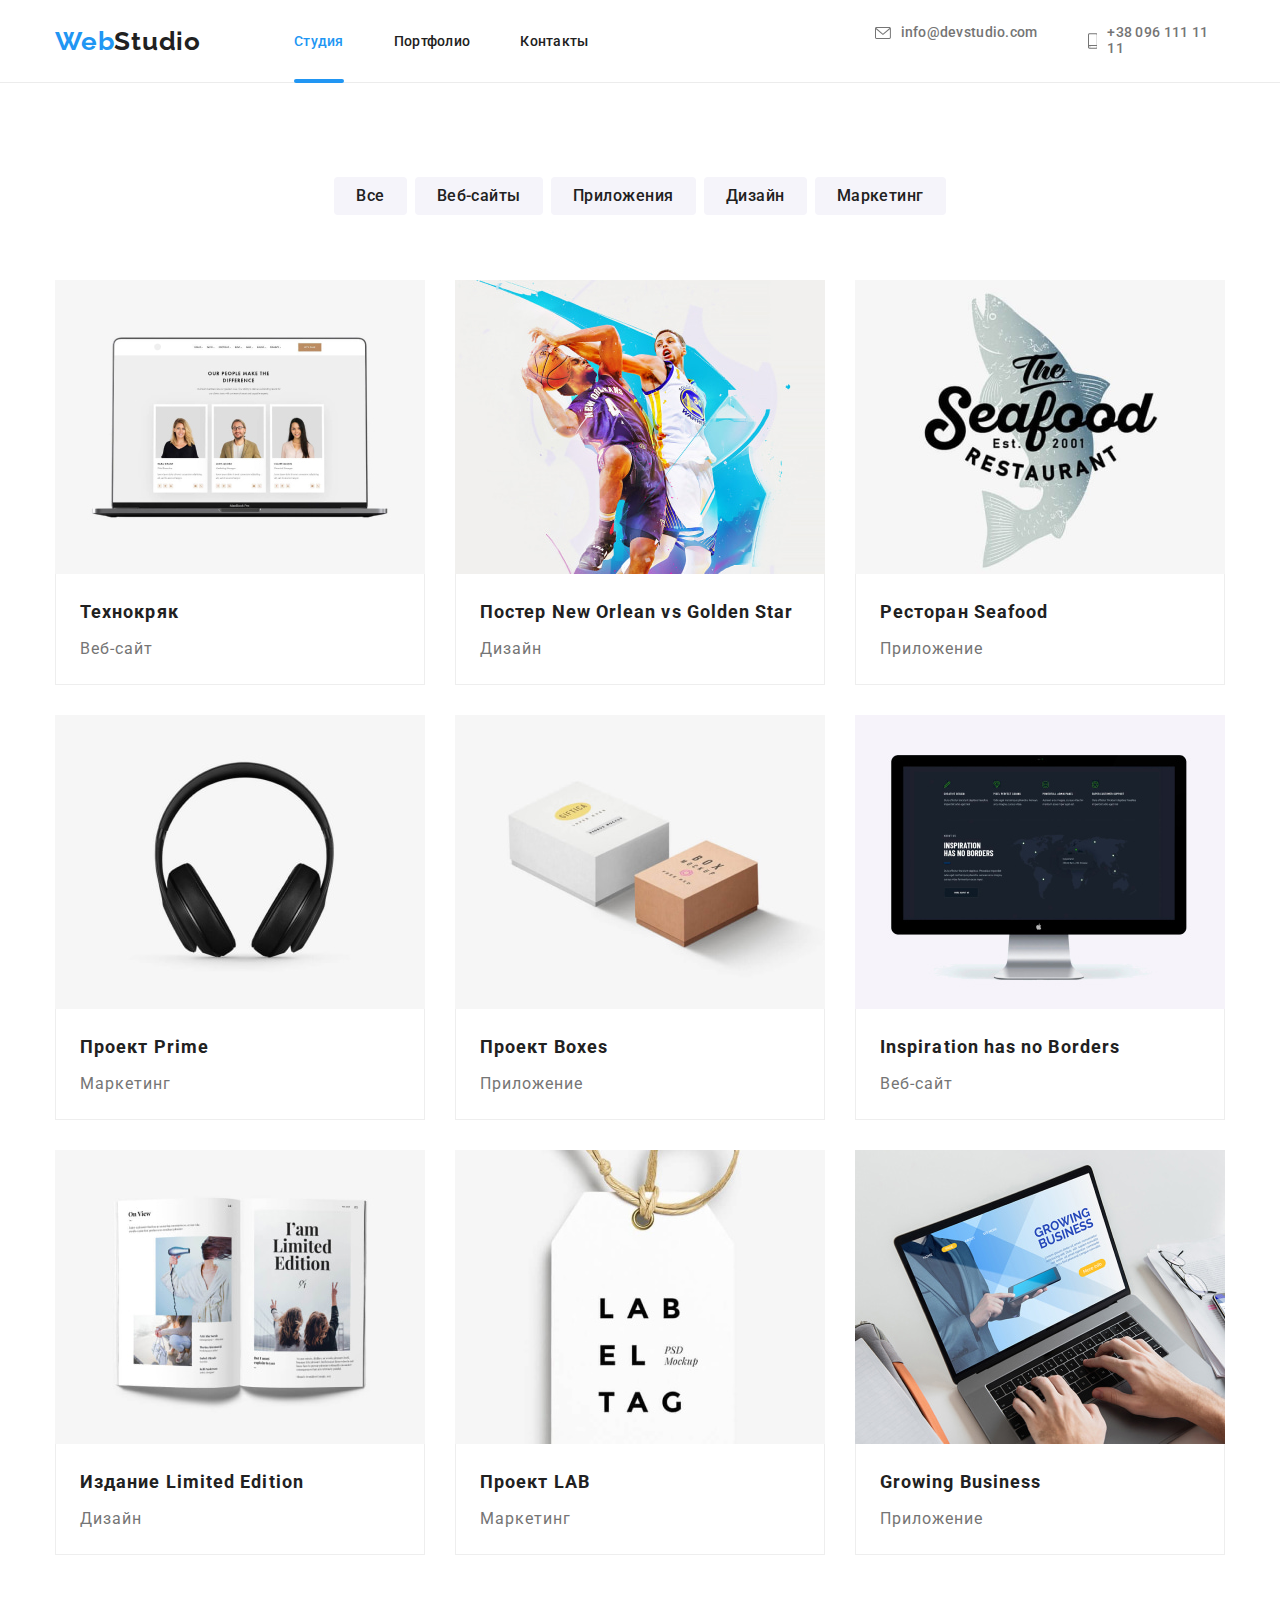
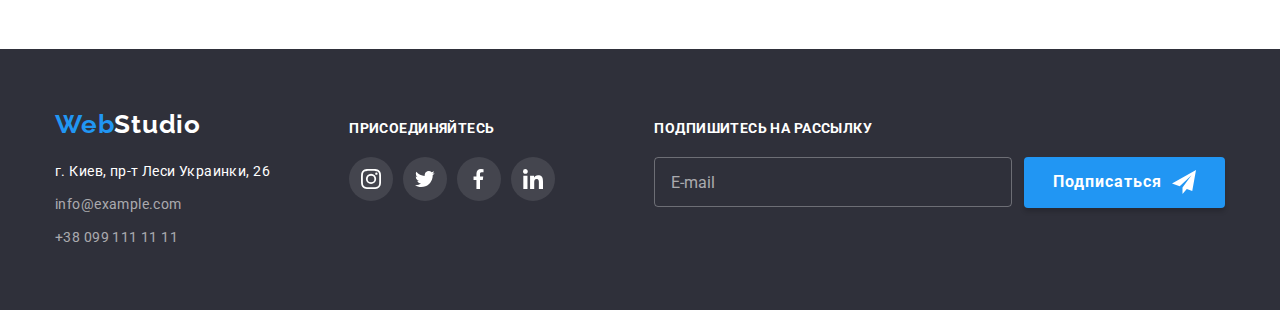
==== commit a0c1aedc: "adaptive-portfolio.html" ====
--- a/portfolio.html
+++ b/portfolio.html
@@ -20,37 +20,50 @@
   <body>
     <header class="header">
       <div class="container header__container">
-        <a href="./" class="logo header__logo"><span>Web</span>Studio</a>
         <div class="header__content">
-          <nav class="site-nav">
-            <ul class="site-nav__list">
-              <li class="site-nav__item">
-                <a href="./" class="site-nav__link site-nav__link--current">Студия</a>
-              </li>
-              <li class="site-nav__item">
-                <a href="./portfolio.html" class="site-nav__link">Портфолио</a>
-              </li>
-              <li class="site-nav__item"><a href="./" class="site-nav__link">Контакты</a></li>
+          <a href="./" class="logo header__logo"><span>Web</span>Studio</a>
+          <button type="button" class="menu-button" data-menu-button aria-expanded="false">
+            <svg
+              width="40"
+              height="40"
+              aria-label="Кнопка мобильного меню"
+              class="menu-button__icon"
+            >
+              <use href="./images/icons.svg#icon-menu" class="menu-button__icon--menu"></use>
+              <use href="./images/icons.svg#icon-close" class="menu-button__icon--cross"></use>
+            </svg>
+          </button>
+          <div class="header__nav">
+            <nav class="site-nav">
+              <ul class="site-nav__list">
+                <li class="site-nav__item">
+                  <a href="./" class="site-nav__link site-nav__link--current">Студия</a>
+                </li>
+                <li class="site-nav__item">
+                  <a href="./portfolio.html" class="site-nav__link">Портфолио</a>
+                </li>
+                <li class="site-nav__item"><a href="./" class="site-nav__link">Контакты</a></li>
+              </ul>
+            </nav>
+            <ul class="auth-nav">
+              <li class="auth-nav__item">
+                <a href="mailto:info@devstudio.com" class="auth-nav__link">
+                  <svg class="auth-nav__icon-envelope">
+                    <use href="./images/icons.svg#icon-envelope"></use>
+                  </svg>
+                  info@devstudio.com
+                </a>
+              </li>
+              <li class="auth-nav__item">
+                <a href="tel:+380961111111" class="auth-nav__link">
+                  <svg class="auth-nav__icon-smartphone">
+                    <use href="./images/icons.svg#icon-smartphone"></use>
+                  </svg>
+                  +38 096 111 11 11</a
+                >
+              </li>
             </ul>
-          </nav>
-          <ul class="auth-nav">
-            <li class="auth-nav__item">
-              <a href="mailto:info@devstudio.com" class="auth-nav__link">
-                <svg class="auth-nav__icon-envelope">
-                  <use href="./images/icons.svg#icon-envelope"></use>
-                </svg>
-                info@devstudio.com
-              </a>
-            </li>
-            <li class="auth-nav__item">
-              <a href="tel:+380961111111" class="auth-nav__link">
-                <svg class="auth-nav__icon-smartphone">
-                  <use href="./images/icons.svg#icon-smartphone"></use>
-                </svg>
-                +38 096 111 11 11</a
-              >
-            </li>
-          </ul>
+          </div>
         </div>
       </div>
     </header>
@@ -58,32 +71,30 @@
       <section class="section">
         <div class="container">
           <h1 class="section__title visually-hidden">Portfolio</h1>
-          <ul class="filtr">
-            <li class="filtr__item"><button type="button" class="filtr__btn">Все</button></li>
-            <li class="filtr__item">
-              <button type="button" class="filtr__btn">Веб-сайты</button>
-            </li>
-            <li class="filtr__item">
-              <button type="button" class="filtr__btn">Приложения</button>
-            </li>
-            <li class="filtr__item">
-              <button type="button" class="filtr__btn">Дизайн</button>
-            </li>
-            <li class="filtr__item">
-              <button type="button" class="filtr__btn">Маркетинг</button>
-            </li>
-          </ul>
+          <div class="filtr__container">
+            <ul class="filtr">
+              <li class="filtr__item"><button type="button" class="filtr__btn">Все</button></li>
+              <li class="filtr__item">
+                <button type="button" class="filtr__btn">Веб-сайты</button>
+              </li>
+              <li class="filtr__item">
+                <button type="button" class="filtr__btn">Приложения</button>
+              </li>
+              <li class="filtr__item">
+                <button type="button" class="filtr__btn">Дизайн</button>
+              </li>
+              <li class="filtr__item">
+                <button type="button" class="filtr__btn">Маркетинг</button>
+              </li>
+            </ul>
+          </div>
+
           <ul class="project">
             <li class="project__item">
               <a href="" class="project__link">
                 <article>
                   <div class="project__thumb">
-                    <img
-                      src="./images/project-1.jpg"
-                      alt="Скриншот сайта"
-                      width="370"
-                      class="project__img"
-                    />
+                    <img src="./images/project-1.jpg" alt="Скриншот сайта" class="project__img" />
                     <div class="project__overley">
                       <p class="project__overley-text">
                         Технокряк это современная площадка распространения коронавируса. Компании
@@ -106,7 +117,6 @@
                     <img
                       src="./images/project-2.jpg"
                       alt="Постер баскетболисты"
-                      width="370"
                       class="project__img"
                     />
                     <div class="project__overley">
@@ -131,7 +141,6 @@
                     <img
                       src="./images/project-3.jpg"
                       alt="Логотип ресторана"
-                      width="370"
                       class="project__img"
                     />
                     <div class="project__overley">
@@ -153,12 +162,7 @@
               <a href="" class="project__link">
                 <article>
                   <div class="project__thumb">
-                    <img
-                      src="./images/project-4.jpg"
-                      alt="Наушники"
-                      width="370"
-                      class="project__img"
-                    />
+                    <img src="./images/project-4.jpg" alt="Наушники" class="project__img" />
                     <div class="project__overley">
                       <p class="project__overley-text">
                         Технокряк это современная площадка распространения коронавируса. Компании
@@ -178,12 +182,7 @@
               <a href="" class="project__link">
                 <article>
                   <div class="project__thumb">
-                    <img
-                      src="./images/project-5.jpg"
-                      alt="Коробки"
-                      width="370"
-                      class="project__img"
-                    />
+                    <img src="./images/project-5.jpg" alt="Коробки" class="project__img" />
                     <div class="project__overley">
                       <p class="project__overley-text">
                         Технокряк это современная площадка распространения коронавируса. Компании
@@ -203,12 +202,7 @@
               <a href="" class="project__link">
                 <article>
                   <div class="project__thumb">
-                    <img
-                      src="./images/project-6.jpg"
-                      alt="Скриншот сайта"
-                      width="370"
-                      class="project__img"
-                    />
+                    <img src="./images/project-6.jpg" alt="Скриншот сайта" class="project__img" />
                     <div class="project__overley">
                       <p class="project__overley-text">
                         Технокряк это современная площадка распространения коронавируса. Компании
@@ -228,12 +222,7 @@
               <a href="" class="project__link">
                 <article>
                   <div class="project__thumb">
-                    <img
-                      src="./images/project-7.jpg"
-                      alt="Брошюра"
-                      width="370"
-                      class="project__img"
-                    />
+                    <img src="./images/project-7.jpg" alt="Брошюра" class="project__img" />
                     <div class="project__overley">
                       <p class="project__overley-text">
                         Технокряк это современная площадка распространения коронавируса. Компании
@@ -253,12 +242,7 @@
               <a href="" class="project__link">
                 <article>
                   <div class="project__thumb">
-                    <img
-                      src="./images/project-8.jpg"
-                      alt="Бирка"
-                      width="370"
-                      class="project__img"
-                    />
+                    <img src="./images/project-8.jpg" alt="Бирка" class="project__img" />
                     <div class="project__overley">
                       <p class="project__overley-text">
                         Технокряк это современная площадка распространения коронавируса. Компании
@@ -278,12 +262,7 @@
               <a href="" class="project__link">
                 <article>
                   <div class="project__thumb">
-                    <img
-                      src="./images/project-9.jpg"
-                      alt="Ноутбук"
-                      width="370"
-                      class="project__img"
-                    />
+                    <img src="./images/project-9.jpg" alt="Ноутбук" class="project__img" />
                     <div class="project__overley">
                       <p class="project__overley-text">
                         Технокряк это современная площадка распространения коронавируса. Компании
--- a/css/main.min.css
+++ b/css/main.min.css
@@ -1,2 +1,2 @@
-:root{--text-color: #212121;--text-color-add: #757575;--accent-color: #2196f3;--primary-white-color: #ffffff;--secondary-background-color: #f5f4fa;--background-color-add: #2f303a;--project-card-gap: 30px;--social-link-color: #afb1b8}body{background-color:var(--primary-white-color);font-family:'Roboto', sans-serif;letter-spacing:0.03em}h1,h2,h3,h4,h5,h6,p,ul{margin-top:0;margin-bottom:0;padding-left:0;padding-right:0}ul{list-style:none;padding:0;margin:0}a{text-decoration:none;font-style:normal}img{display:block;max-width:100%;height:auto}.visually-hidden{position:absolute;clip:rect(0 0 0 0);width:1px;height:1px;margin:-1px}.container{padding-left:15px;padding-right:15px;margin-left:auto;margin-right:auto}@media screen and (max-width: 479px){.container{width:100%}}@media screen and (min-width: 480px){.container{width:480px}}@media screen and (min-width: 768px){.container{width:768px}}@media screen and (min-width: 1200px){.container{width:1200px}}.section{padding-top:60px;padding-bottom:60px}@media screen and (min-width: 1200px){.section{padding-top:94px;padding-bottom:94px}}.section--no-padding-top{padding-top:0px}.section--other-background{background-color:var(--secondary-background-color)}.section__title{font-weight:700;font-size:28px;line-height:1.17;letter-spacing:.03em;color:var(--text-color);text-align:center;margin-bottom:30px}@media screen and (min-width: 1200px){.section__title{font-size:36px;margin-bottom:50px}}.button{font-family:inherit;font-weight:700;font-size:16px;line-height:1.88;letter-spacing:.06em;color:var(--primary-white-color);display:inline-block;background-color:var(--accent-color);border:none;min-width:200px;-webkit-border-radius:4px;border-radius:4px;-webkit-box-shadow:0px 4px 4px rgba(0,0,0,0.15);box-shadow:0px 4px 4px rgba(0,0,0,0.15);cursor:pointer;padding:10px 29px;-webkit-transition:background-color 250ms cubic-bezier(0.4, 0, 0.2, 1);-o-transition:background-color 250ms cubic-bezier(0.4, 0, 0.2, 1);transition:background-color 250ms cubic-bezier(0.4, 0, 0.2, 1)}.button:hover,.button:focus{background-color:#188ce8}.logo{font-family:'Raleway', sans-serif;font-weight:700;font-size:26px;line-height:1.19;letter-spacing:.03em;color:var(--text-color);text-decoration:none}.logo span{color:var(--accent-color)}.social__icon{width:20px;height:20px;fill:currentColor}.header{border-bottom:1px solid #ececec}.header__content{display:-webkit-box;display:-webkit-flex;display:-ms-flexbox;display:flex;-webkit-box-align:center;-webkit-align-items:center;-ms-flex-align:center;align-items:center;width:100%}@media screen and (max-width: 767px){.header__content{-webkit-box-pack:justify;-webkit-justify-content:space-between;-ms-flex-pack:justify;justify-content:space-between;margin:10px 0}}.header__container{display:-webkit-box;display:-webkit-flex;display:-ms-flexbox;display:flex;-webkit-box-align:center;-webkit-align-items:center;-ms-flex-align:center;align-items:center}.header__nav{display:-webkit-box;display:-webkit-flex;display:-ms-flexbox;display:flex;-webkit-box-align:center;-webkit-align-items:center;-ms-flex-align:center;align-items:center;-webkit-box-pack:center;-webkit-justify-content:center;-ms-flex-pack:center;justify-content:center}@media screen and (max-width: 767px){.header__nav{display:none}}.site-nav{display:-webkit-box;display:-webkit-flex;display:-ms-flexbox;display:flex;-webkit-box-align:center;-webkit-align-items:center;-ms-flex-align:center;align-items:center}.site-nav__list{display:-webkit-box;display:-webkit-flex;display:-ms-flexbox;display:flex;padding-top:32px;padding-bottom:32px}.site-nav__item:not(:last-child){margin-right:50px}.site-nav__link{font-weight:500;font-size:14px;line-height:1.14;letter-spacing:.02em;color:var(--text-color);text-decoration:none;-webkit-transition:color 250ms cubic-bezier(0.4, 0, 0.2, 1);-o-transition:color 250ms cubic-bezier(0.4, 0, 0.2, 1);transition:color 250ms cubic-bezier(0.4, 0, 0.2, 1)}.site-nav__link:hover,.site-nav__link:focus{color:var(--accent-color)}.site-nav__link--current{position:relative;color:var(--accent-color);padding-bottom:32px}.site-nav__link--current::before{display:inline-block;content:'';background-color:var(--accent-color);height:4px;width:100%;-webkit-border-radius:2px;border-radius:2px;position:absolute;bottom:0;left:0;margin-bottom:-2px}@media screen and (min-width: 768px){.header__logo{margin-right:88px}}@media screen and (min-width: 1200px){.header__logo{margin-right:93px}}.auth-nav{display:-webkit-box;display:-webkit-flex;display:-ms-flexbox;display:flex}@media screen and (min-width: 768px){.auth-nav{-webkit-box-orient:vertical;-webkit-box-direction:normal;-webkit-flex-direction:column;-ms-flex-direction:column;flex-direction:column;margin-left:84px}}@media screen and (min-width: 1200px){.auth-nav{-webkit-box-orient:horizontal;-webkit-box-direction:normal;-webkit-flex-direction:row;-ms-flex-direction:row;flex-direction:row;margin-left:286px}}.auth-nav__link{font-weight:500;font-size:14px;line-height:1.14;letter-spacing:.02em;color:var(--text-color);text-decoration:none;-webkit-transition:color 250ms cubic-bezier(0.4, 0, 0.2, 1);-o-transition:color 250ms cubic-bezier(0.4, 0, 0.2, 1);transition:color 250ms cubic-bezier(0.4, 0, 0.2, 1)}.auth-nav__icon-envelope{margin-right:10px;width:16px;height:12px;fill:currentColor}.auth-nav__icon-smartphone{margin-right:10px;width:10px;height:16px;fill:currentColor}@media screen and (min-width: 768px){.auth-nav__item:not(:last-child){margin-bottom:10px}}@media screen and (min-width: 1200px){.auth-nav__item:not(:last-child){margin-right:50px;margin-bottom:0px}}.auth-nav__link{color:var(--text-color-add);display:-webkit-inline-box;display:-webkit-inline-flex;display:-ms-inline-flexbox;display:inline-flex;-webkit-box-align:center;-webkit-align-items:center;-ms-flex-align:center;align-items:center;-webkit-transition:color 250ms cubic-bezier(0.4, 0, 0.2, 1);-o-transition:color 250ms cubic-bezier(0.4, 0, 0.2, 1);transition:color 250ms cubic-bezier(0.4, 0, 0.2, 1)}.auth-nav__link:hover,.auth-nav__link:focus{color:var(--accent-color)}.menu-button{margin:0;padding:0;border:none;background-color:transparent;margin-left:auto}@media screen and (min-width: 768px){.menu-button{display:none}}.menu-button__icon{fill:black;-webkit-transition:fill 250ms cubic-bezier(0.4, 0, 0.2, 1);-o-transition:fill 250ms cubic-bezier(0.4, 0, 0.2, 1);transition:fill 250ms cubic-bezier(0.4, 0, 0.2, 1)}.menu-button__icon:hover,.menu-button__icon:focus{fill:var(--accent-color)}.menu-button .menu-button__icon--cross{display:none}.menu-button.is-open .menu-button__icon--cross{display:block}.menu-button.is-open .menu-button__icon--menu{display:none}.hero{max-width:1600px;margin-left:auto;margin-right:auto;background-image:-webkit-gradient(linear, left top, left bottom, from(rgba(47,48,58,0.4)), to(rgba(47,48,58,0.4))),url("../images/background-hero.jpg");background-image:-webkit-linear-gradient(rgba(47,48,58,0.4), rgba(47,48,58,0.4)),url("../images/background-hero.jpg");background-image:-o-linear-gradient(rgba(47,48,58,0.4), rgba(47,48,58,0.4)),url("../images/background-hero.jpg");background-image:linear-gradient(rgba(47,48,58,0.4), rgba(47,48,58,0.4)),url("../images/background-hero.jpg");background-color:var(--background-color-add);-webkit-background-size:cover;background-size:cover;background-repeat:no-repeat;background-position:center;text-align:center;padding-top:118px;padding-bottom:118px}@media screen and (min-width: 1200px){.hero{padding-top:200px;padding-bottom:200px}}.hero__title{font-weight:900;font-size:26px;line-height:1.62;letter-spacing:.06em;color:var(--primary-white-color);text-transform:uppercase;margin-bottom:30px}@media screen and (min-width: 1200px){.hero__title{font-weight:900;font-size:44px;line-height:1.36;letter-spacing:.06em;color:var(--primary-white-color)}}@media screen and (min-width: 768px){.particular__block{display:-webkit-box;display:-webkit-flex;display:-ms-flexbox;display:flex;-webkit-flex-wrap:wrap;-ms-flex-wrap:wrap;flex-wrap:wrap;margin-top:-webkit-calc(-1 * var(--project-card-gap));margin-top:calc(-1 * var(--project-card-gap));margin-left:-webkit-calc(-1 * var(--project-card-gap));margin-left:calc(-1 * var(--project-card-gap))}}@media screen and (min-width: 768px){.particular__item{margin-left:var(--project-card-gap);margin-top:var(--project-card-gap);width:-webkit-calc((100% - 60px) / 2);width:calc((100% - 60px) / 2)}}@media screen and (min-width: 1200px){.particular__item{width:-webkit-calc((100% - 120px) / 4);width:calc((100% - 120px) / 4)}.particular__item:last-child{margin-right:0}}.particular__thumb{display:block;padding:25px 0;margin-bottom:30px;background-color:var(--secondary-background-color)}.particular__icon{display:block;width:70px;height:70px;margin:0 auto}.particular__title{font-weight:700;font-size:14px;line-height:1.14;letter-spacing:.03em;color:var(--text-color);text-transform:uppercase;margin-bottom:10px}.particular__text{font-weight:400;font-size:14px;line-height:1.71;letter-spacing:.03em;color:var(--text-color-add)}@media screen and (max-width: 1199px){.section__work{display:none}}.work{display:-webkit-box;display:-webkit-flex;display:-ms-flexbox;display:flex;-webkit-box-align:center;-webkit-align-items:center;-ms-flex-align:center;align-items:center}.work__item{position:relative}.work__item:not(:last-child){margin-right:30px}.work__title{display:-webkit-box;display:-webkit-flex;display:-ms-flexbox;display:flex;-webkit-box-align:center;-webkit-align-items:center;-ms-flex-align:center;align-items:center;-webkit-box-pack:center;-webkit-justify-content:center;-ms-flex-pack:center;justify-content:center;font-weight:700;font-size:14px;line-height:1.14;letter-spacing:.03em;color:var(--primary-white-color);text-transform:uppercase;background-color:rgba(47,48,58,0.8);width:100%;position:absolute;bottom:0;left:0;height:70px}.command{display:-webkit-box;display:-webkit-flex;display:-ms-flexbox;display:flex;-webkit-flex-wrap:wrap;-ms-flex-wrap:wrap;flex-wrap:wrap;margin-top:-webkit-calc(-1 * var(--project-card-gap));margin-top:calc(-1 * var(--project-card-gap));margin-left:-webkit-calc(-1 * var(--project-card-gap));margin-left:calc(-1 * var(--project-card-gap))}.command__item{background-color:var(--primary-white-color);-webkit-border-radius:4px;border-radius:4px;-webkit-box-shadow:0px 1px 3px rgba(0,0,0,0.12),0px 1px 1px rgba(0,0,0,0.14),0px 2px 1px rgba(0,0,0,0.2);box-shadow:0px 1px 3px rgba(0,0,0,0.12),0px 1px 1px rgba(0,0,0,0.14),0px 2px 1px rgba(0,0,0,0.2);text-align:center;overflow:hidden;margin-left:var(--project-card-gap);margin-top:var(--project-card-gap)}@media screen and (min-width: 768px){.command__item{-webkit-flex-basis:-webkit-calc((100% - 60px) / 2);-ms-flex-preferred-size:calc((100% - 60px) / 2);flex-basis:calc((100% - 60px) / 2)}}@media screen and (min-width: 1200px){.command__item{-webkit-flex-basis:-webkit-calc((100% - 120px) / 4);-ms-flex-preferred-size:calc((100% - 120px) / 4);flex-basis:calc((100% - 120px) / 4)}}.command__img{width:450px;height:460px}@media screen and (min-width: 768px){.command__img{width:354px;height:374px}}@media screen and (min-width: 1200px){.command__img{width:270px;height:260px}}.command__thumb{padding:30px 0}.command__title{font-weight:500;font-size:16px;line-height:1.19;letter-spacing:.03em;color:var(--text-color);margin-bottom:10px}.command__text{margin-bottom:16px;font-weight:400;font-size:16px;line-height:1.19;letter-spacing:.03em;color:var(--text-color-add)}.social{display:-webkit-box;display:-webkit-flex;display:-ms-flexbox;display:flex;-webkit-box-pack:center;-webkit-justify-content:center;-ms-flex-pack:center;justify-content:center;width:100%}.social__link{display:-webkit-box;display:-webkit-flex;display:-ms-flexbox;display:flex;-webkit-box-align:center;-webkit-align-items:center;-ms-flex-align:center;align-items:center;-webkit-box-pack:center;-webkit-justify-content:center;-ms-flex-pack:center;justify-content:center;-webkit-border-radius:50%;border-radius:50%;height:44px;width:44px;color:var(--social-link-color);-webkit-transition:color 250ms cubic-bezier(0.4, 0, 0.2, 1),background-color 250ms cubic-bezier(0.4, 0, 0.2, 1);-o-transition:color 250ms cubic-bezier(0.4, 0, 0.2, 1),background-color 250ms cubic-bezier(0.4, 0, 0.2, 1);transition:color 250ms cubic-bezier(0.4, 0, 0.2, 1),background-color 250ms cubic-bezier(0.4, 0, 0.2, 1)}.social__link:hover,.social__link:focus{background-color:var(--accent-color);color:var(--primary-white-color)}.social__item:not(:last-child){margin-right:10px}.client{display:-webkit-box;display:-webkit-flex;display:-ms-flexbox;display:flex;-webkit-box-align:center;-webkit-align-items:center;-ms-flex-align:center;align-items:center;-webkit-box-pack:center;-webkit-justify-content:center;-ms-flex-pack:center;justify-content:center;-webkit-flex-wrap:wrap;-ms-flex-wrap:wrap;flex-wrap:wrap;margin-top:-webkit-calc(-1 * var(--project-card-gap));margin-top:calc(-1 * var(--project-card-gap));margin-left:-webkit-calc(-1 * var(--project-card-gap));margin-left:calc(-1 * var(--project-card-gap))}.client__item{margin-left:var(--project-card-gap);margin-top:var(--project-card-gap)}.client__link{display:-webkit-box;display:-webkit-flex;display:-ms-flexbox;display:flex;-webkit-box-align:center;-webkit-align-items:center;-ms-flex-align:center;align-items:center;-webkit-box-pack:center;-webkit-justify-content:center;-ms-flex-pack:center;justify-content:center;padding:16px 51px;-webkit-flex-basis:-webkit-calc((100% - 60px) / 2);-ms-flex-preferred-size:calc((100% - 60px) / 2);flex-basis:calc((100% - 60px) / 2);border:1px solid var(--social-link-color);-webkit-border-radius:4px;border-radius:4px;color:var(--social-link-color);-webkit-transition:color 250ms cubic-bezier(0.4, 0, 0.2, 1),border-color 250ms cubic-bezier(0.4, 0, 0.2, 1);-o-transition:color 250ms cubic-bezier(0.4, 0, 0.2, 1),border-color 250ms cubic-bezier(0.4, 0, 0.2, 1);transition:color 250ms cubic-bezier(0.4, 0, 0.2, 1),border-color 250ms cubic-bezier(0.4, 0, 0.2, 1)}.client__link:hover,.client__link:focus{color:var(--accent-color);border-color:var(--accent-color)}@media screen and (min-width: 768px){.client__link{-webkit-flex-basis:-webkit-calc((100% - 90px) / 3);-ms-flex-preferred-size:calc((100% - 90px) / 3);flex-basis:calc((100% - 90px) / 3)}}@media screen and (min-width: 1200px){.client__link{padding:16px 31px;-webkit-flex-wrap:nowrap;-ms-flex-wrap:nowrap;flex-wrap:nowrap}}.client__icon{fill:currentColor;width:106px;height:60px}.footer{padding:60px 0;background-color:var(--background-color-add)}.footer__container{text-align:center}@media screen and (min-width: 768px){.footer__container{display:-webkit-box;display:-webkit-flex;display:-ms-flexbox;display:flex;-webkit-box-align:center;-webkit-align-items:center;-ms-flex-align:center;align-items:center;-webkit-box-pack:center;-webkit-justify-content:center;-ms-flex-pack:center;justify-content:center;-webkit-flex-wrap:wrap;-ms-flex-wrap:wrap;flex-wrap:wrap;-webkit-box-align:baseline;-webkit-align-items:baseline;-ms-flex-align:baseline;align-items:baseline}}@media screen and (min-width: 1200px){.footer__container{-webkit-box-pack:justify;-webkit-justify-content:space-between;-ms-flex-pack:justify;justify-content:space-between;text-align:left}}.footer__logo{display:inline-block;font-size:24px;margin-bottom:20px;color:var(--primary-white-color)}@media screen and (min-width: 1200px){.footer__logo{font-size:26px}}.contacts{margin-bottom:60px}@media screen and (min-width: 768px){.contacts{margin-right:165px}}@media screen and (min-width: 1200px){.contacts{margin-right:70px;margin-bottom:0}}.contacts__item:not(:last-child){margin-bottom:9px}.contacts__address{font-weight:400;font-size:14px;line-height:1.71;letter-spacing:.03em;color:var(--primary-white-color)}.contacts__mail,.contacts__tel{font-weight:400;font-size:14px;line-height:1.71;letter-spacing:.03em;color:rgba(255,255,255,0.6)}.subscribe{margin-bottom:60px}@media screen and (min-width: 1200px){.subscribe{margin-right:90px;margin-bottom:0}}.subscribe__title{font-weight:700;font-size:14px;line-height:1.14;letter-spacing:.03em;color:var(--primary-white-color);text-transform:uppercase;margin-bottom:20px}.subscribe__list{display:-webkit-box;display:-webkit-flex;display:-ms-flexbox;display:flex;-webkit-box-align:center;-webkit-align-items:center;-ms-flex-align:center;align-items:center;-webkit-box-pack:center;-webkit-justify-content:center;-ms-flex-pack:center;justify-content:center}.subscribe__item:not(:last-child){margin-right:10px}.subscribe__link{height:44px;width:44px;display:-webkit-box;display:-webkit-flex;display:-ms-flexbox;display:flex;-webkit-box-align:center;-webkit-align-items:center;-ms-flex-align:center;align-items:center;-webkit-box-pack:center;-webkit-justify-content:center;-ms-flex-pack:center;justify-content:center;-webkit-border-radius:50%;border-radius:50%;color:var(--primary-white-color);background-color:rgba(255,255,255,0.1);-webkit-transition:color 250ms cubic-bezier(0.4, 0, 0.2, 1),background-color 250ms cubic-bezier(0.4, 0, 0.2, 1);-o-transition:color 250ms cubic-bezier(0.4, 0, 0.2, 1),background-color 250ms cubic-bezier(0.4, 0, 0.2, 1);transition:color 250ms cubic-bezier(0.4, 0, 0.2, 1),background-color 250ms cubic-bezier(0.4, 0, 0.2, 1)}.subscribe__link:last-child{margin-right:0}.subscribe__link:hover,.subscribe__link:focus{background-color:var(--accent-color)}@media screen and (min-width: 1200px){.mailing__form{display:-webkit-box;display:-webkit-flex;display:-ms-flexbox;display:flex;-webkit-box-align:center;-webkit-align-items:center;-ms-flex-align:center;align-items:center;-webkit-box-pack:center;-webkit-justify-content:center;-ms-flex-pack:center;justify-content:center}}@media screen and (min-width: 1200px){.mailing__label{margin-right:12px}}.mailing__submit{width:100%;border:1px solid rgba(255,255,255,0.3);-webkit-border-radius:4px;border-radius:4px;background-color:transparent;padding:15px 16px;color:rgba(255,255,255,0.6);font-family:inherit;margin-bottom:20px}@media screen and (min-width: 1200px){.mailing__submit{width:358px;height:50px;margin-bottom:0}}.mailing__submit::-webkit-input-placeholder{color:rgba(255,255,255,0.6)}.mailing__submit:-ms-input-placeholder{color:rgba(255,255,255,0.6)}.mailing__submit::-ms-input-placeholder{color:rgba(255,255,255,0.6)}.mailing__submit::placeholder{color:rgba(255,255,255,0.6)}.mailing__btn{display:-webkit-inline-box;display:-webkit-inline-flex;display:-ms-inline-flexbox;display:inline-flex;-webkit-box-pack:center;-webkit-justify-content:center;-ms-flex-pack:center;justify-content:center;-webkit-box-align:center;-webkit-align-items:center;-ms-flex-align:center;align-items:center}.mailing__icon{width:24px;height:24px;fill:var(--primary-white-color);margin-left:10px}.backdrop{position:fixed;top:0;left:0;width:100%;height:100%;background-color:rgba(0,0,0,0.2);opacity:1;-webkit-transition:opacity 250ms cubic-bezier(0.4, 0, 0.2, 1);-o-transition:opacity 250ms cubic-bezier(0.4, 0, 0.2, 1);transition:opacity 250ms cubic-bezier(0.4, 0, 0.2, 1)}.backdrop.is-hidden{opacity:0;pointer-events:none;visibility:visible}.modal{position:absolute;left:50%;top:50%;-webkit-transform:translate(-50%, -50%) scale(1);-ms-transform:translate(-50%, -50%) scale(1);transform:translate(-50%, -50%) scale(1);-webkit-transition:-webkit-transform 250ms cubic-bezier(0.4, 0, 0.2, 1);transition:-webkit-transform 250ms cubic-bezier(0.4, 0, 0.2, 1);-o-transition:transform 250ms cubic-bezier(0.4, 0, 0.2, 1);transition:transform 250ms cubic-bezier(0.4, 0, 0.2, 1);transition:transform 250ms cubic-bezier(0.4, 0, 0.2, 1), -webkit-transform 250ms cubic-bezier(0.4, 0, 0.2, 1);width:528px;min-height:581px;background-color:var(--primary-white-color);-webkit-box-shadow:0px 1px 3px rgba(0,0,0,0.12),0px 1px 1px rgba(0,0,0,0.14),0px 2px 1px rgba(0,0,0,0.2);box-shadow:0px 1px 3px rgba(0,0,0,0.12),0px 1px 1px rgba(0,0,0,0.14),0px 2px 1px rgba(0,0,0,0.2);-webkit-border-radius:4px;border-radius:4px;padding:40px}.backdrop.is-hidden .modal{-webkit-transform:translate(-50%, -50%) scale(1.2);-ms-transform:translate(-50%, -50%) scale(1.2);transform:translate(-50%, -50%) scale(1.2)}.modal__title{display:inline-block;font-weight:700;font-size:20px;line-height:1.15;letter-spacing:.03em;color:var(--text-color);text-align:center;margin-bottom:12px}.button__close{width:30px;height:30px;display:-webkit-box;display:-webkit-flex;display:-ms-flexbox;display:flex;-webkit-box-align:center;-webkit-align-items:center;-ms-flex-align:center;align-items:center;-webkit-box-pack:center;-webkit-justify-content:center;-ms-flex-pack:center;justify-content:center;position:absolute;top:8px;right:8px;cursor:pointer;background:#ffffff;border:1px solid rgba(0,0,0,0.1);-webkit-border-radius:50%;border-radius:50%}.button__icon{width:11px;height:11px;fill:black;-webkit-transition:fill 250ms cubic-bezier(0.4, 0, 0.2, 1);-o-transition:fill 250ms cubic-bezier(0.4, 0, 0.2, 1);transition:fill 250ms cubic-bezier(0.4, 0, 0.2, 1)}.button__close:hover .button__icon{fill:var(--accent-color)}.form__box{display:block;position:relative;font-family:inherit;font-weight:400;font-size:12px;line-height:1.17;letter-spacing:.01em;color:var(--text-color-add);margin-bottom:10px}.form__input{width:100%;border:1px solid rgba(33,33,33,0.2);-webkit-border-radius:4px;border-radius:4px;height:40px;padding:0 10px 0 42px;margin-top:4px;color:var(--text-color);-webkit-transition:border-color 250ms cubic-bezier(0.4, 0, 0.2, 1);-o-transition:border-color 250ms cubic-bezier(0.4, 0, 0.2, 1);transition:border-color 250ms cubic-bezier(0.4, 0, 0.2, 1)}.form__input:focus{outline:none;border-color:var(--accent-color)}.form__icon{position:absolute;top:50%;left:12px;height:18px;width:18px;color:var(--text-color);-webkit-transition:fill 250ms cubic-bezier(0.4, 0, 0.2, 1);-o-transition:fill 250ms cubic-bezier(0.4, 0, 0.2, 1);transition:fill 250ms cubic-bezier(0.4, 0, 0.2, 1)}.form__input:focus+.form__icon{fill:var(--accent-color)}.textarea{margin-bottom:20px}.textarea__input{display:block;min-height:120px;padding:12px 16px;resize:none;font-family:inherit}.textarea__input::-webkit-input-placeholder{color:rgba(117,117,117,0.5);font-family:inherit}.textarea__input:-ms-input-placeholder{color:rgba(117,117,117,0.5);font-family:inherit}.textarea__input::-ms-input-placeholder{color:rgba(117,117,117,0.5);font-family:inherit}.textarea__input::placeholder{color:rgba(117,117,117,0.5);font-family:inherit}.policy__lable{display:-webkit-box;display:-webkit-flex;display:-ms-flexbox;display:flex;-webkit-box-align:center;-webkit-align-items:center;-ms-flex-align:center;align-items:center;-webkit-box-pack:center;-webkit-justify-content:center;-ms-flex-pack:center;justify-content:center;font-weight:400;font-size:14px;line-height:1.71;letter-spacing:.03em;color:var(--text-color-add);cursor:pointer}.policy__lable a{margin-left:4px;color:var(--accent-color)}.policy__checkbox{position:absolute;clip:rect(0 0 0 0);width:1px;height:1px;margin:-1px}.modal__btn{display:block;margin:0 auto;margin-top:30px}.policy__icon{height:16px;width:16px;fill:transparent;border:1px solid #212121;-webkit-border-radius:2px;border-radius:2px;border-width:2px;margin-right:7px;-webkit-transition:background-color 250ms cubic-bezier(0.4, 0, 0.2, 1),fill 250ms cubic-bezier(0.4, 0, 0.2, 1),border 250ms cubic-bezier(0.4, 0, 0.2, 1);-o-transition:background-color 250ms cubic-bezier(0.4, 0, 0.2, 1),fill 250ms cubic-bezier(0.4, 0, 0.2, 1),border 250ms cubic-bezier(0.4, 0, 0.2, 1);transition:background-color 250ms cubic-bezier(0.4, 0, 0.2, 1),fill 250ms cubic-bezier(0.4, 0, 0.2, 1),border 250ms cubic-bezier(0.4, 0, 0.2, 1)}.policy__checkbox:checked+.policy__lable .policy__icon{fill:var(--primary-white-color);background-color:var(--accent-color);border-color:var(--accent-color)}
+:root{--text-color: #212121;--text-color-add: #757575;--accent-color: #2196f3;--primary-white-color: #ffffff;--secondary-background-color: #f5f4fa;--background-color-add: #2f303a;--project-card-gap: 30px;--social-link-color: #afb1b8}body{background-color:var(--primary-white-color);font-family:'Roboto', sans-serif;letter-spacing:0.03em}h1,h2,h3,h4,h5,h6,p,ul{margin-top:0;margin-bottom:0;padding-left:0;padding-right:0}ul{list-style:none;padding:0;margin:0}a{text-decoration:none;font-style:normal}img{display:block;max-width:100%;height:auto}.visually-hidden{position:absolute;clip:rect(0 0 0 0);width:1px;height:1px;margin:-1px}.container{padding-left:15px;padding-right:15px;margin-left:auto;margin-right:auto}@media screen and (max-width: 479px){.container{width:100%}}@media screen and (min-width: 480px){.container{width:480px}}@media screen and (min-width: 768px){.container{width:768px}}@media screen and (min-width: 1200px){.container{width:1200px}}.section{padding-top:60px;padding-bottom:60px}@media screen and (min-width: 1200px){.section{padding-top:94px;padding-bottom:94px}}.section--no-padding-top{padding-top:0px}.section--other-background{background-color:var(--secondary-background-color)}.section__title{font-weight:700;font-size:28px;line-height:1.17;letter-spacing:.03em;color:var(--text-color);text-align:center;margin-bottom:30px}@media screen and (min-width: 1200px){.section__title{font-size:36px;margin-bottom:50px}}.button{font-family:inherit;font-weight:700;font-size:16px;line-height:1.88;letter-spacing:.06em;color:var(--primary-white-color);display:inline-block;background-color:var(--accent-color);border:none;min-width:200px;-webkit-border-radius:4px;border-radius:4px;-webkit-box-shadow:0px 4px 4px rgba(0,0,0,0.15);box-shadow:0px 4px 4px rgba(0,0,0,0.15);cursor:pointer;padding:10px 29px;-webkit-transition:background-color 250ms cubic-bezier(0.4, 0, 0.2, 1);-o-transition:background-color 250ms cubic-bezier(0.4, 0, 0.2, 1);transition:background-color 250ms cubic-bezier(0.4, 0, 0.2, 1)}.button:hover,.button:focus{background-color:#188ce8}.logo{font-family:'Raleway', sans-serif;font-weight:700;font-size:26px;line-height:1.19;letter-spacing:.03em;color:var(--text-color);text-decoration:none}.logo span{color:var(--accent-color)}.social__icon{width:20px;height:20px;fill:currentColor}.header{border-bottom:1px solid #ececec}.header__content{display:-webkit-box;display:-webkit-flex;display:-ms-flexbox;display:flex;-webkit-box-align:center;-webkit-align-items:center;-ms-flex-align:center;align-items:center;width:100%}@media screen and (max-width: 767px){.header__content{-webkit-box-pack:justify;-webkit-justify-content:space-between;-ms-flex-pack:justify;justify-content:space-between;margin:10px 0}}.header__container{display:-webkit-box;display:-webkit-flex;display:-ms-flexbox;display:flex;-webkit-box-align:center;-webkit-align-items:center;-ms-flex-align:center;align-items:center}.header__nav{display:-webkit-box;display:-webkit-flex;display:-ms-flexbox;display:flex;-webkit-box-align:center;-webkit-align-items:center;-ms-flex-align:center;align-items:center;-webkit-box-pack:center;-webkit-justify-content:center;-ms-flex-pack:center;justify-content:center}@media screen and (max-width: 767px){.header__nav{display:none}}.site-nav{display:-webkit-box;display:-webkit-flex;display:-ms-flexbox;display:flex;-webkit-box-align:center;-webkit-align-items:center;-ms-flex-align:center;align-items:center}.site-nav__list{display:-webkit-box;display:-webkit-flex;display:-ms-flexbox;display:flex;padding-top:32px;padding-bottom:32px}.site-nav__item:not(:last-child){margin-right:50px}.site-nav__link{font-weight:500;font-size:14px;line-height:1.14;letter-spacing:.02em;color:var(--text-color);text-decoration:none;-webkit-transition:color 250ms cubic-bezier(0.4, 0, 0.2, 1);-o-transition:color 250ms cubic-bezier(0.4, 0, 0.2, 1);transition:color 250ms cubic-bezier(0.4, 0, 0.2, 1)}.site-nav__link:hover,.site-nav__link:focus{color:var(--accent-color)}.site-nav__link--current{position:relative;color:var(--accent-color);padding-bottom:32px}.site-nav__link--current::before{display:inline-block;content:'';background-color:var(--accent-color);height:4px;width:100%;-webkit-border-radius:2px;border-radius:2px;position:absolute;bottom:0;left:0;margin-bottom:-2px}@media screen and (min-width: 768px){.header__logo{margin-right:88px}}@media screen and (min-width: 1200px){.header__logo{margin-right:93px}}.auth-nav{display:-webkit-box;display:-webkit-flex;display:-ms-flexbox;display:flex}@media screen and (min-width: 768px){.auth-nav{-webkit-box-orient:vertical;-webkit-box-direction:normal;-webkit-flex-direction:column;-ms-flex-direction:column;flex-direction:column;margin-left:84px}}@media screen and (min-width: 1200px){.auth-nav{-webkit-box-orient:horizontal;-webkit-box-direction:normal;-webkit-flex-direction:row;-ms-flex-direction:row;flex-direction:row;margin-left:286px}}.auth-nav__link{font-weight:500;font-size:14px;line-height:1.14;letter-spacing:.02em;color:var(--text-color);text-decoration:none;-webkit-transition:color 250ms cubic-bezier(0.4, 0, 0.2, 1);-o-transition:color 250ms cubic-bezier(0.4, 0, 0.2, 1);transition:color 250ms cubic-bezier(0.4, 0, 0.2, 1)}.auth-nav__icon-envelope{margin-right:10px;width:16px;height:12px;fill:currentColor}.auth-nav__icon-smartphone{margin-right:10px;width:10px;height:16px;fill:currentColor}@media screen and (min-width: 768px){.auth-nav__item:not(:last-child){margin-bottom:10px}}@media screen and (min-width: 1200px){.auth-nav__item:not(:last-child){margin-right:50px;margin-bottom:0px}}.auth-nav__link{color:var(--text-color-add);display:-webkit-inline-box;display:-webkit-inline-flex;display:-ms-inline-flexbox;display:inline-flex;-webkit-box-align:center;-webkit-align-items:center;-ms-flex-align:center;align-items:center;-webkit-transition:color 250ms cubic-bezier(0.4, 0, 0.2, 1);-o-transition:color 250ms cubic-bezier(0.4, 0, 0.2, 1);transition:color 250ms cubic-bezier(0.4, 0, 0.2, 1)}.auth-nav__link:hover,.auth-nav__link:focus{color:var(--accent-color)}.menu-button{margin:0;padding:0;border:none;background-color:transparent;margin-left:auto}@media screen and (min-width: 768px){.menu-button{display:none}}.menu-button__icon{fill:black;-webkit-transition:fill 250ms cubic-bezier(0.4, 0, 0.2, 1);-o-transition:fill 250ms cubic-bezier(0.4, 0, 0.2, 1);transition:fill 250ms cubic-bezier(0.4, 0, 0.2, 1)}.menu-button__icon:hover,.menu-button__icon:focus{fill:var(--accent-color)}.menu-button .menu-button__icon--cross{display:none}.menu-button.is-open .menu-button__icon--cross{display:block}.menu-button.is-open .menu-button__icon--menu{display:none}.hero{max-width:1600px;margin-left:auto;margin-right:auto;background-image:-webkit-gradient(linear, left top, left bottom, from(rgba(47,48,58,0.4)), to(rgba(47,48,58,0.4))),url("../images/background-hero.jpg");background-image:-webkit-linear-gradient(rgba(47,48,58,0.4), rgba(47,48,58,0.4)),url("../images/background-hero.jpg");background-image:-o-linear-gradient(rgba(47,48,58,0.4), rgba(47,48,58,0.4)),url("../images/background-hero.jpg");background-image:linear-gradient(rgba(47,48,58,0.4), rgba(47,48,58,0.4)),url("../images/background-hero.jpg");background-color:var(--background-color-add);-webkit-background-size:cover;background-size:cover;background-repeat:no-repeat;background-position:center;text-align:center;padding-top:118px;padding-bottom:118px}@media screen and (min-width: 1200px){.hero{padding-top:200px;padding-bottom:200px}}.hero__title{font-weight:900;font-size:26px;line-height:1.62;letter-spacing:.06em;color:var(--primary-white-color);text-transform:uppercase;margin-bottom:30px}@media screen and (min-width: 1200px){.hero__title{font-weight:900;font-size:44px;line-height:1.36;letter-spacing:.06em;color:var(--primary-white-color)}}@media screen and (min-width: 768px){.particular__block{display:-webkit-box;display:-webkit-flex;display:-ms-flexbox;display:flex;-webkit-flex-wrap:wrap;-ms-flex-wrap:wrap;flex-wrap:wrap;margin-top:-webkit-calc(-1 * var(--project-card-gap));margin-top:calc(-1 * var(--project-card-gap));margin-left:-webkit-calc(-1 * var(--project-card-gap));margin-left:calc(-1 * var(--project-card-gap))}}@media screen and (min-width: 768px){.particular__item{margin-left:var(--project-card-gap);margin-top:var(--project-card-gap);width:-webkit-calc((100% - 60px) / 2);width:calc((100% - 60px) / 2)}}@media screen and (min-width: 1200px){.particular__item{width:-webkit-calc((100% - 120px) / 4);width:calc((100% - 120px) / 4)}.particular__item:last-child{margin-right:0}}.particular__thumb{display:block;padding:25px 0;margin-bottom:30px;background-color:var(--secondary-background-color)}.particular__icon{display:block;width:70px;height:70px;margin:0 auto}.particular__title{font-weight:700;font-size:14px;line-height:1.14;letter-spacing:.03em;color:var(--text-color);text-transform:uppercase;margin-bottom:10px}.particular__text{font-weight:400;font-size:14px;line-height:1.71;letter-spacing:.03em;color:var(--text-color-add)}@media screen and (max-width: 1199px){.section__work{display:none}}.work{display:-webkit-box;display:-webkit-flex;display:-ms-flexbox;display:flex;-webkit-box-align:center;-webkit-align-items:center;-ms-flex-align:center;align-items:center}.work__item{position:relative}.work__item:not(:last-child){margin-right:30px}.work__title{display:-webkit-box;display:-webkit-flex;display:-ms-flexbox;display:flex;-webkit-box-align:center;-webkit-align-items:center;-ms-flex-align:center;align-items:center;-webkit-box-pack:center;-webkit-justify-content:center;-ms-flex-pack:center;justify-content:center;font-weight:700;font-size:14px;line-height:1.14;letter-spacing:.03em;color:var(--primary-white-color);text-transform:uppercase;background-color:rgba(47,48,58,0.8);width:100%;position:absolute;bottom:0;left:0;height:70px}.command{display:-webkit-box;display:-webkit-flex;display:-ms-flexbox;display:flex;-webkit-flex-wrap:wrap;-ms-flex-wrap:wrap;flex-wrap:wrap;margin-top:-webkit-calc(-1 * var(--project-card-gap));margin-top:calc(-1 * var(--project-card-gap));margin-left:-webkit-calc(-1 * var(--project-card-gap));margin-left:calc(-1 * var(--project-card-gap))}.command__item{background-color:var(--primary-white-color);-webkit-border-radius:4px;border-radius:4px;-webkit-box-shadow:0px 1px 3px rgba(0,0,0,0.12),0px 1px 1px rgba(0,0,0,0.14),0px 2px 1px rgba(0,0,0,0.2);box-shadow:0px 1px 3px rgba(0,0,0,0.12),0px 1px 1px rgba(0,0,0,0.14),0px 2px 1px rgba(0,0,0,0.2);text-align:center;overflow:hidden;margin-left:var(--project-card-gap);margin-top:var(--project-card-gap)}@media screen and (min-width: 768px){.command__item{-webkit-flex-basis:-webkit-calc((100% - 60px) / 2);-ms-flex-preferred-size:calc((100% - 60px) / 2);flex-basis:calc((100% - 60px) / 2)}}@media screen and (min-width: 1200px){.command__item{-webkit-flex-basis:-webkit-calc((100% - 120px) / 4);-ms-flex-preferred-size:calc((100% - 120px) / 4);flex-basis:calc((100% - 120px) / 4)}}.command__img{width:450px;height:460px}@media screen and (min-width: 768px){.command__img{width:354px;height:374px}}@media screen and (min-width: 1200px){.command__img{width:270px;height:260px}}.command__thumb{padding:30px 0}.command__title{font-weight:500;font-size:16px;line-height:1.19;letter-spacing:.03em;color:var(--text-color);margin-bottom:10px}.command__text{margin-bottom:16px;font-weight:400;font-size:16px;line-height:1.19;letter-spacing:.03em;color:var(--text-color-add)}.social{display:-webkit-box;display:-webkit-flex;display:-ms-flexbox;display:flex;-webkit-box-pack:center;-webkit-justify-content:center;-ms-flex-pack:center;justify-content:center;width:100%}.social__link{display:-webkit-box;display:-webkit-flex;display:-ms-flexbox;display:flex;-webkit-box-align:center;-webkit-align-items:center;-ms-flex-align:center;align-items:center;-webkit-box-pack:center;-webkit-justify-content:center;-ms-flex-pack:center;justify-content:center;-webkit-border-radius:50%;border-radius:50%;height:44px;width:44px;color:var(--social-link-color);-webkit-transition:color 250ms cubic-bezier(0.4, 0, 0.2, 1),background-color 250ms cubic-bezier(0.4, 0, 0.2, 1);-o-transition:color 250ms cubic-bezier(0.4, 0, 0.2, 1),background-color 250ms cubic-bezier(0.4, 0, 0.2, 1);transition:color 250ms cubic-bezier(0.4, 0, 0.2, 1),background-color 250ms cubic-bezier(0.4, 0, 0.2, 1)}.social__link:hover,.social__link:focus{background-color:var(--accent-color);color:var(--primary-white-color)}.social__item:not(:last-child){margin-right:10px}.client{display:-webkit-box;display:-webkit-flex;display:-ms-flexbox;display:flex;-webkit-box-align:center;-webkit-align-items:center;-ms-flex-align:center;align-items:center;-webkit-box-pack:center;-webkit-justify-content:center;-ms-flex-pack:center;justify-content:center;-webkit-flex-wrap:wrap;-ms-flex-wrap:wrap;flex-wrap:wrap;margin-top:-webkit-calc(-1 * var(--project-card-gap));margin-top:calc(-1 * var(--project-card-gap));margin-left:-webkit-calc(-1 * var(--project-card-gap));margin-left:calc(-1 * var(--project-card-gap))}.client__item{margin-left:var(--project-card-gap);margin-top:var(--project-card-gap)}.client__link{display:-webkit-box;display:-webkit-flex;display:-ms-flexbox;display:flex;-webkit-box-align:center;-webkit-align-items:center;-ms-flex-align:center;align-items:center;-webkit-box-pack:center;-webkit-justify-content:center;-ms-flex-pack:center;justify-content:center;padding:16px 51px;-webkit-flex-basis:-webkit-calc((100% - 60px) / 2);-ms-flex-preferred-size:calc((100% - 60px) / 2);flex-basis:calc((100% - 60px) / 2);border:1px solid var(--social-link-color);-webkit-border-radius:4px;border-radius:4px;color:var(--social-link-color);-webkit-transition:color 250ms cubic-bezier(0.4, 0, 0.2, 1),border-color 250ms cubic-bezier(0.4, 0, 0.2, 1);-o-transition:color 250ms cubic-bezier(0.4, 0, 0.2, 1),border-color 250ms cubic-bezier(0.4, 0, 0.2, 1);transition:color 250ms cubic-bezier(0.4, 0, 0.2, 1),border-color 250ms cubic-bezier(0.4, 0, 0.2, 1)}.client__link:hover,.client__link:focus{color:var(--accent-color);border-color:var(--accent-color)}@media screen and (min-width: 768px){.client__link{-webkit-flex-basis:-webkit-calc((100% - 90px) / 3);-ms-flex-preferred-size:calc((100% - 90px) / 3);flex-basis:calc((100% - 90px) / 3)}}@media screen and (min-width: 1200px){.client__link{padding:16px 31px;-webkit-flex-wrap:nowrap;-ms-flex-wrap:nowrap;flex-wrap:nowrap}}.client__icon{fill:currentColor;width:106px;height:60px}.footer{padding:60px 0;background-color:var(--background-color-add)}.footer__container{text-align:center}@media screen and (min-width: 768px){.footer__container{display:-webkit-box;display:-webkit-flex;display:-ms-flexbox;display:flex;-webkit-box-align:center;-webkit-align-items:center;-ms-flex-align:center;align-items:center;-webkit-box-pack:center;-webkit-justify-content:center;-ms-flex-pack:center;justify-content:center;-webkit-flex-wrap:wrap;-ms-flex-wrap:wrap;flex-wrap:wrap;-webkit-box-align:baseline;-webkit-align-items:baseline;-ms-flex-align:baseline;align-items:baseline}}@media screen and (min-width: 1200px){.footer__container{-webkit-box-pack:justify;-webkit-justify-content:space-between;-ms-flex-pack:justify;justify-content:space-between;text-align:left}}.footer__logo{display:inline-block;font-size:24px;margin-bottom:20px;color:var(--primary-white-color)}@media screen and (min-width: 1200px){.footer__logo{font-size:26px}}.contacts{margin-bottom:60px}@media screen and (min-width: 768px){.contacts{margin-right:165px}}@media screen and (min-width: 1200px){.contacts{margin-right:70px;margin-bottom:0}}.contacts__item:not(:last-child){margin-bottom:9px}.contacts__address{font-weight:400;font-size:14px;line-height:1.71;letter-spacing:.03em;color:var(--primary-white-color)}.contacts__mail,.contacts__tel{font-weight:400;font-size:14px;line-height:1.71;letter-spacing:.03em;color:rgba(255,255,255,0.6)}.subscribe{margin-bottom:60px}@media screen and (min-width: 1200px){.subscribe{margin-right:90px;margin-bottom:0}}.subscribe__title{font-weight:700;font-size:14px;line-height:1.14;letter-spacing:.03em;color:var(--primary-white-color);text-transform:uppercase;margin-bottom:20px}.subscribe__list{display:-webkit-box;display:-webkit-flex;display:-ms-flexbox;display:flex;-webkit-box-align:center;-webkit-align-items:center;-ms-flex-align:center;align-items:center;-webkit-box-pack:center;-webkit-justify-content:center;-ms-flex-pack:center;justify-content:center}.subscribe__item:not(:last-child){margin-right:10px}.subscribe__link{height:44px;width:44px;display:-webkit-box;display:-webkit-flex;display:-ms-flexbox;display:flex;-webkit-box-align:center;-webkit-align-items:center;-ms-flex-align:center;align-items:center;-webkit-box-pack:center;-webkit-justify-content:center;-ms-flex-pack:center;justify-content:center;-webkit-border-radius:50%;border-radius:50%;color:var(--primary-white-color);background-color:rgba(255,255,255,0.1);-webkit-transition:color 250ms cubic-bezier(0.4, 0, 0.2, 1),background-color 250ms cubic-bezier(0.4, 0, 0.2, 1);-o-transition:color 250ms cubic-bezier(0.4, 0, 0.2, 1),background-color 250ms cubic-bezier(0.4, 0, 0.2, 1);transition:color 250ms cubic-bezier(0.4, 0, 0.2, 1),background-color 250ms cubic-bezier(0.4, 0, 0.2, 1)}.subscribe__link:last-child{margin-right:0}.subscribe__link:hover,.subscribe__link:focus{background-color:var(--accent-color)}@media screen and (min-width: 1200px){.mailing__form{display:-webkit-box;display:-webkit-flex;display:-ms-flexbox;display:flex;-webkit-box-align:center;-webkit-align-items:center;-ms-flex-align:center;align-items:center;-webkit-box-pack:center;-webkit-justify-content:center;-ms-flex-pack:center;justify-content:center}}@media screen and (min-width: 1200px){.mailing__label{margin-right:12px}}.mailing__submit{width:100%;border:1px solid rgba(255,255,255,0.3);-webkit-border-radius:4px;border-radius:4px;background-color:transparent;padding:15px 16px;color:rgba(255,255,255,0.6);font-family:inherit;margin-bottom:20px}@media screen and (min-width: 1200px){.mailing__submit{width:358px;height:50px;margin-bottom:0}}.mailing__submit::-webkit-input-placeholder{color:rgba(255,255,255,0.6)}.mailing__submit:-ms-input-placeholder{color:rgba(255,255,255,0.6)}.mailing__submit::-ms-input-placeholder{color:rgba(255,255,255,0.6)}.mailing__submit::placeholder{color:rgba(255,255,255,0.6)}.mailing__btn{display:-webkit-inline-box;display:-webkit-inline-flex;display:-ms-inline-flexbox;display:inline-flex;-webkit-box-pack:center;-webkit-justify-content:center;-ms-flex-pack:center;justify-content:center;-webkit-box-align:center;-webkit-align-items:center;-ms-flex-align:center;align-items:center}.mailing__icon{width:24px;height:24px;fill:var(--primary-white-color);margin-left:10px}.filtr{display:-webkit-box;display:-webkit-flex;display:-ms-flexbox;display:flex;-webkit-box-align:center;-webkit-align-items:center;-ms-flex-align:center;align-items:center;-webkit-flex-wrap:wrap;-ms-flex-wrap:wrap;flex-wrap:wrap;margin-left:-8px;margin-bottom:-15px}@media screen and (min-width: 768px){.filtr{-webkit-box-pack:center;-webkit-justify-content:center;-ms-flex-pack:center;justify-content:center}}.filtr__container{margin-bottom:40px}@media screen and (min-width: 1200px){.filtr__container{margin-bottom:50px}}.filtr__item{margin-left:8px;margin-bottom:15px}.filtr__btn{font-family:Roboto;font-weight:500;font-size:16px;line-height:1.62;letter-spacing:.03em;color:var(--text-color);text-align:center;background-color:var(--secondary-background-color);border:none;-webkit-border-radius:4px;border-radius:4px;padding:6px 22px;-webkit-transition:color 250ms cubic-bezier(0.4, 0, 0.2, 1),border-color 250ms cubic-bezier(0.4, 0, 0.2, 1),-webkit-box-shadow 250ms cubic-bezier(0.4, 0, 0.2, 1);transition:color 250ms cubic-bezier(0.4, 0, 0.2, 1),border-color 250ms cubic-bezier(0.4, 0, 0.2, 1),-webkit-box-shadow 250ms cubic-bezier(0.4, 0, 0.2, 1);-o-transition:color 250ms cubic-bezier(0.4, 0, 0.2, 1),border-color 250ms cubic-bezier(0.4, 0, 0.2, 1),box-shadow 250ms cubic-bezier(0.4, 0, 0.2, 1);transition:color 250ms cubic-bezier(0.4, 0, 0.2, 1),border-color 250ms cubic-bezier(0.4, 0, 0.2, 1),box-shadow 250ms cubic-bezier(0.4, 0, 0.2, 1);transition:color 250ms cubic-bezier(0.4, 0, 0.2, 1),border-color 250ms cubic-bezier(0.4, 0, 0.2, 1),box-shadow 250ms cubic-bezier(0.4, 0, 0.2, 1),-webkit-box-shadow 250ms cubic-bezier(0.4, 0, 0.2, 1)}.filtr__btn:hover,.filtr__btn:focus{background-color:var(--accent-color);color:var(--primary-white-color);-webkit-box-shadow:0px 3px 1px rgba(0,0,0,0.1),0px 1px 2px rgba(0,0,0,0.08),0px 2px 2px rgba(0,0,0,0.12);box-shadow:0px 3px 1px rgba(0,0,0,0.1),0px 1px 2px rgba(0,0,0,0.08),0px 2px 2px rgba(0,0,0,0.12);cursor:pointer}.project{display:-webkit-box;display:-webkit-flex;display:-ms-flexbox;display:flex;-webkit-flex-wrap:wrap;-ms-flex-wrap:wrap;flex-wrap:wrap;margin-top:-webkit-calc(-1 * var(--project-card-gap));margin-top:calc(-1 * var(--project-card-gap));margin-left:-webkit-calc(-1 * var(--project-card-gap));margin-left:calc(-1 * var(--project-card-gap))}.project__item{background-color:var(--primary-white-color);margin-left:var(--project-card-gap);margin-top:var(--project-card-gap);width:100%}@media screen and (min-width: 768px){.project__item{-webkit-flex-basis:-webkit-calc((100% - 60px) / 2);-ms-flex-preferred-size:calc((100% - 60px) / 2);flex-basis:calc((100% - 60px) / 2)}}@media screen and (min-width: 768px){.project__item{-webkit-flex-basis:-webkit-calc((100% - 90px) / 3);-ms-flex-preferred-size:calc((100% - 90px) / 3);flex-basis:calc((100% - 90px) / 3)}}.project__link{-webkit-transition:-webkit-box-shadow 250ms cubic-bezier(0.4, 0, 0.2, 1);transition:-webkit-box-shadow 250ms cubic-bezier(0.4, 0, 0.2, 1);-o-transition:box-shadow 250ms cubic-bezier(0.4, 0, 0.2, 1);transition:box-shadow 250ms cubic-bezier(0.4, 0, 0.2, 1);transition:box-shadow 250ms cubic-bezier(0.4, 0, 0.2, 1), -webkit-box-shadow 250ms cubic-bezier(0.4, 0, 0.2, 1)}.project__link:hover,.project__link:focus{-webkit-box-shadow:0px 1px 1px rgba(0,0,0,0.12),0px 4px 4px rgba(0,0,0,0.06),1px 4px 6px rgba(0,0,0,0.16);box-shadow:0px 1px 1px rgba(0,0,0,0.12),0px 4px 4px rgba(0,0,0,0.06),1px 4px 6px rgba(0,0,0,0.16)}.project__thumb{position:relative;overflow:hidden}.project__overley{background-color:rgba(33,150,243,0.9);position:absolute;left:0;top:0;width:100%;height:100%;padding:63px 24px;-webkit-transform:translateY(101%);-ms-transform:translateY(101%);transform:translateY(101%);-webkit-transition:-webkit-transform 250ms cubic-bezier(0.4, 0, 0.2, 1);transition:-webkit-transform 250ms cubic-bezier(0.4, 0, 0.2, 1);-o-transition:transform 250ms cubic-bezier(0.4, 0, 0.2, 1);transition:transform 250ms cubic-bezier(0.4, 0, 0.2, 1);transition:transform 250ms cubic-bezier(0.4, 0, 0.2, 1), -webkit-transform 250ms cubic-bezier(0.4, 0, 0.2, 1)}.project__link:hover .project__overley,.project__link:focus .project__overley{-webkit-transform:translateY(0);-ms-transform:translateY(0);transform:translateY(0)}.project__overley-text{font-weight:400;font-size:18px;line-height:1.56;letter-spacing:.03em;color:var(--primary-white-color)}.project__card{padding:20px 24px;border:1px solid #eee;border-top:none}.project__title{font-weight:700;font-size:18px;line-height:2;letter-spacing:.06em;color:var(--text-color);margin-bottom:4px}.project__description{font-weight:400;font-size:16px;line-height:1.88;letter-spacing:.06em;color:var(--text-color-add)}.project__img{width:100%}.backdrop{position:fixed;top:0;left:0;width:100%;height:100%;background-color:rgba(0,0,0,0.2);opacity:1;-webkit-transition:opacity 250ms cubic-bezier(0.4, 0, 0.2, 1);-o-transition:opacity 250ms cubic-bezier(0.4, 0, 0.2, 1);transition:opacity 250ms cubic-bezier(0.4, 0, 0.2, 1)}.backdrop.is-hidden{opacity:0;pointer-events:none;visibility:visible}.modal{position:absolute;left:50%;top:50%;-webkit-transform:translate(-50%, -50%) scale(1);-ms-transform:translate(-50%, -50%) scale(1);transform:translate(-50%, -50%) scale(1);-webkit-transition:-webkit-transform 250ms cubic-bezier(0.4, 0, 0.2, 1);transition:-webkit-transform 250ms cubic-bezier(0.4, 0, 0.2, 1);-o-transition:transform 250ms cubic-bezier(0.4, 0, 0.2, 1);transition:transform 250ms cubic-bezier(0.4, 0, 0.2, 1);transition:transform 250ms cubic-bezier(0.4, 0, 0.2, 1), -webkit-transform 250ms cubic-bezier(0.4, 0, 0.2, 1);width:528px;min-height:581px;background-color:var(--primary-white-color);-webkit-box-shadow:0px 1px 3px rgba(0,0,0,0.12),0px 1px 1px rgba(0,0,0,0.14),0px 2px 1px rgba(0,0,0,0.2);box-shadow:0px 1px 3px rgba(0,0,0,0.12),0px 1px 1px rgba(0,0,0,0.14),0px 2px 1px rgba(0,0,0,0.2);-webkit-border-radius:4px;border-radius:4px;padding:40px}.backdrop.is-hidden .modal{-webkit-transform:translate(-50%, -50%) scale(1.2);-ms-transform:translate(-50%, -50%) scale(1.2);transform:translate(-50%, -50%) scale(1.2)}.modal__title{display:inline-block;font-weight:700;font-size:20px;line-height:1.15;letter-spacing:.03em;color:var(--text-color);text-align:center;margin-bottom:12px}.button__close{width:30px;height:30px;display:-webkit-box;display:-webkit-flex;display:-ms-flexbox;display:flex;-webkit-box-align:center;-webkit-align-items:center;-ms-flex-align:center;align-items:center;-webkit-box-pack:center;-webkit-justify-content:center;-ms-flex-pack:center;justify-content:center;position:absolute;top:8px;right:8px;cursor:pointer;background:#ffffff;border:1px solid rgba(0,0,0,0.1);-webkit-border-radius:50%;border-radius:50%}.button__icon{width:32px;height:32px;fill:black;-webkit-transition:fill 250ms cubic-bezier(0.4, 0, 0.2, 1);-o-transition:fill 250ms cubic-bezier(0.4, 0, 0.2, 1);transition:fill 250ms cubic-bezier(0.4, 0, 0.2, 1)}.button__close:hover .button__icon{fill:var(--accent-color)}.form__box{display:block;position:relative;font-family:inherit;font-weight:400;font-size:12px;line-height:1.17;letter-spacing:.01em;color:var(--text-color-add);margin-bottom:10px}.form__input{width:100%;border:1px solid rgba(33,33,33,0.2);-webkit-border-radius:4px;border-radius:4px;height:40px;padding:0 10px 0 42px;margin-top:4px;color:var(--text-color);-webkit-transition:border-color 250ms cubic-bezier(0.4, 0, 0.2, 1);-o-transition:border-color 250ms cubic-bezier(0.4, 0, 0.2, 1);transition:border-color 250ms cubic-bezier(0.4, 0, 0.2, 1)}.form__input:focus{outline:none;border-color:var(--accent-color)}.form__icon{position:absolute;top:50%;left:12px;height:18px;width:18px;color:var(--text-color);-webkit-transition:fill 250ms cubic-bezier(0.4, 0, 0.2, 1);-o-transition:fill 250ms cubic-bezier(0.4, 0, 0.2, 1);transition:fill 250ms cubic-bezier(0.4, 0, 0.2, 1)}.form__input:focus+.form__icon{fill:var(--accent-color)}.textarea{margin-bottom:20px}.textarea__input{display:block;min-height:120px;padding:12px 16px;resize:none;font-family:inherit}.textarea__input::-webkit-input-placeholder{color:rgba(117,117,117,0.5);font-family:inherit}.textarea__input:-ms-input-placeholder{color:rgba(117,117,117,0.5);font-family:inherit}.textarea__input::-ms-input-placeholder{color:rgba(117,117,117,0.5);font-family:inherit}.textarea__input::placeholder{color:rgba(117,117,117,0.5);font-family:inherit}.policy__lable{display:-webkit-box;display:-webkit-flex;display:-ms-flexbox;display:flex;-webkit-box-align:center;-webkit-align-items:center;-ms-flex-align:center;align-items:center;-webkit-box-pack:center;-webkit-justify-content:center;-ms-flex-pack:center;justify-content:center;font-weight:400;font-size:14px;line-height:1.71;letter-spacing:.03em;color:var(--text-color-add);cursor:pointer}.policy__lable a{margin-left:4px;color:var(--accent-color)}.policy__checkbox{position:absolute;clip:rect(0 0 0 0);width:1px;height:1px;margin:-1px}.modal__btn{display:block;margin:0 auto;margin-top:30px}.policy__icon{height:16px;width:16px;fill:transparent;border:1px solid #212121;-webkit-border-radius:2px;border-radius:2px;border-width:2px;margin-right:7px;-webkit-transition:background-color 250ms cubic-bezier(0.4, 0, 0.2, 1),fill 250ms cubic-bezier(0.4, 0, 0.2, 1),border 250ms cubic-bezier(0.4, 0, 0.2, 1);-o-transition:background-color 250ms cubic-bezier(0.4, 0, 0.2, 1),fill 250ms cubic-bezier(0.4, 0, 0.2, 1),border 250ms cubic-bezier(0.4, 0, 0.2, 1);transition:background-color 250ms cubic-bezier(0.4, 0, 0.2, 1),fill 250ms cubic-bezier(0.4, 0, 0.2, 1),border 250ms cubic-bezier(0.4, 0, 0.2, 1)}.policy__checkbox:checked+.policy__lable .policy__icon{fill:var(--primary-white-color);background-color:var(--accent-color);border-color:var(--accent-color)}
 /*# sourceMappingURL=main.min.css.map */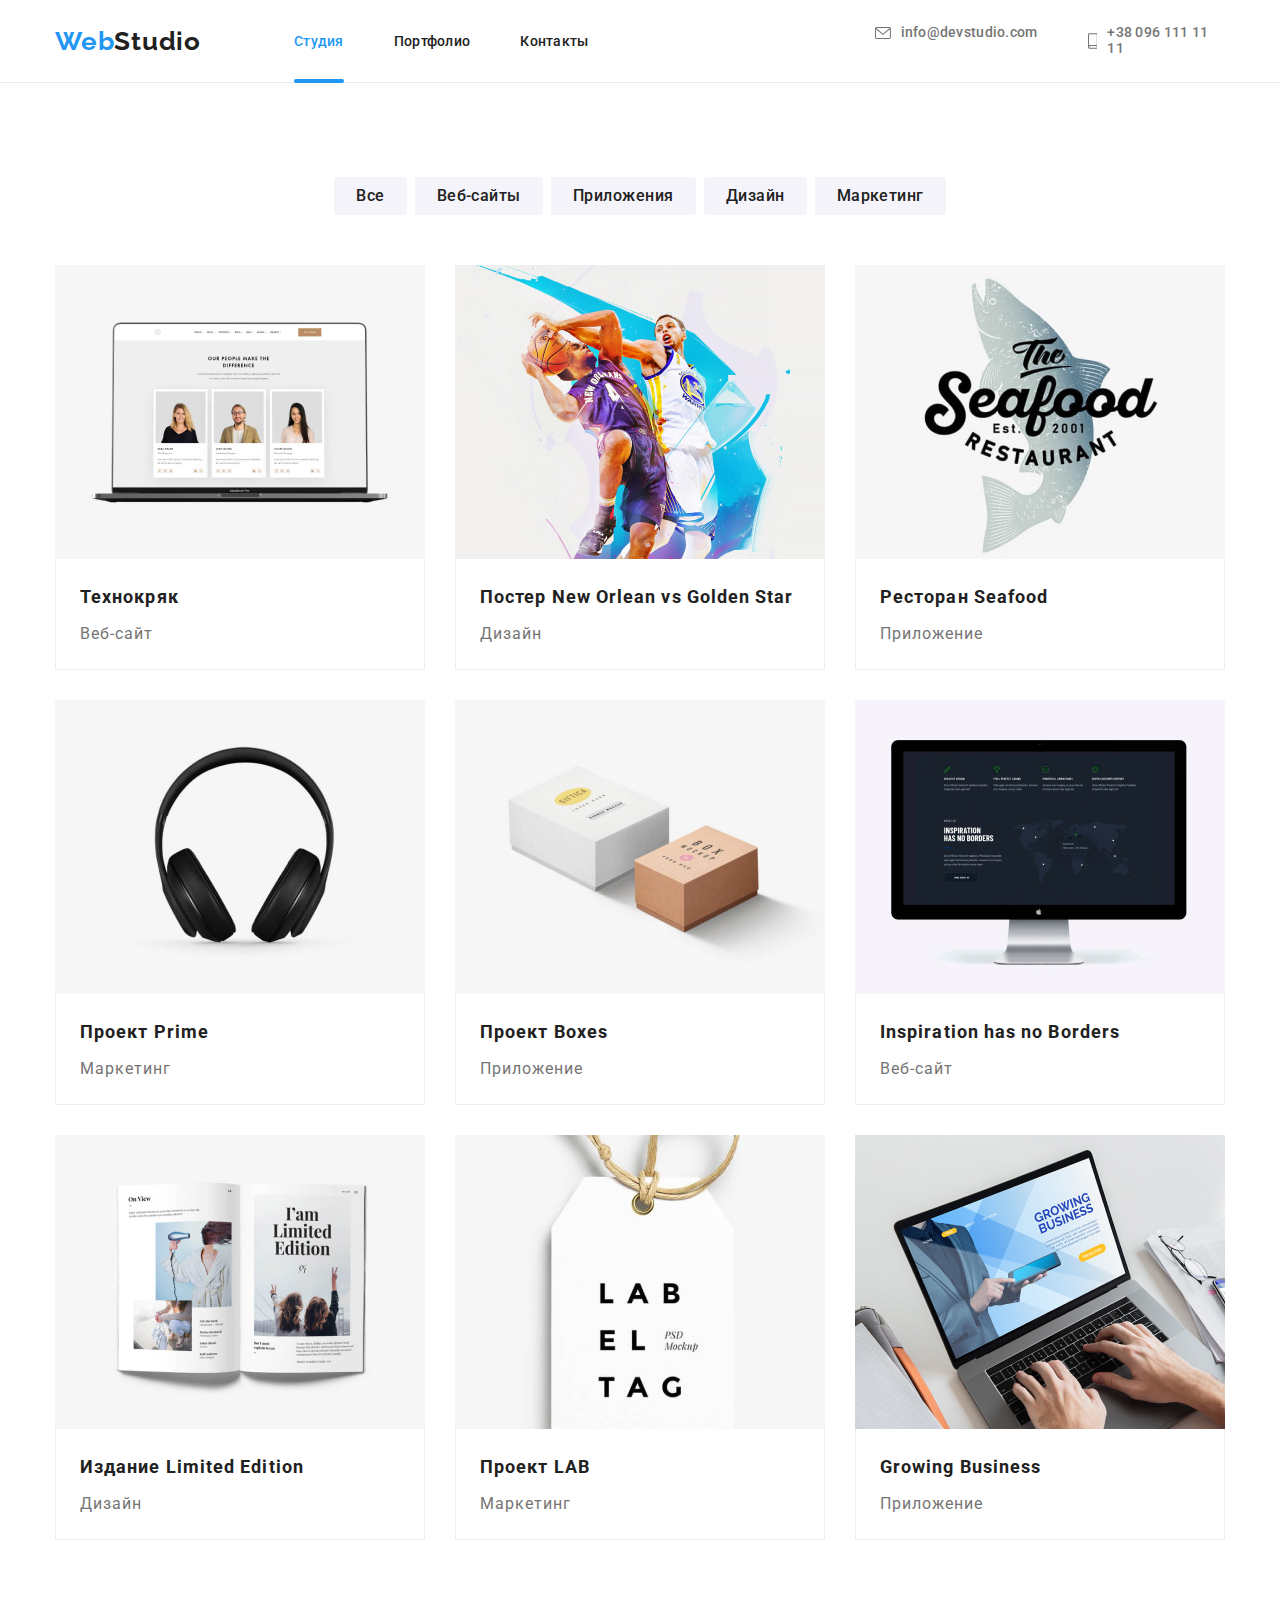
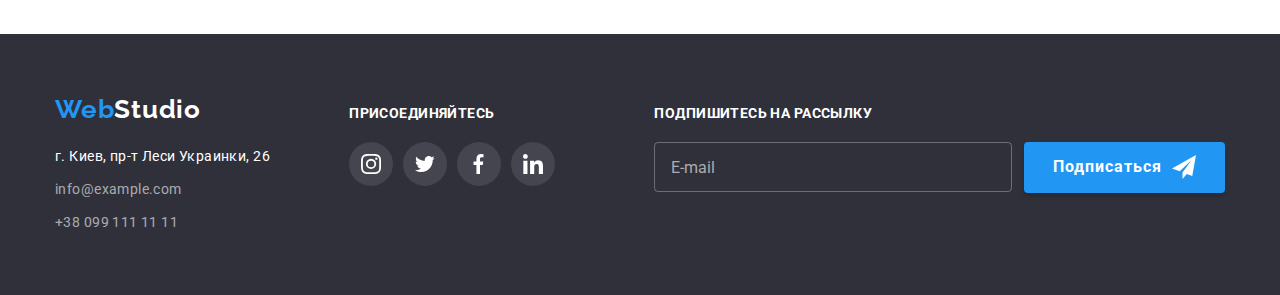
==== commit e45b3d6a: "flex-grow" ====
--- a/portfolio.html
+++ b/portfolio.html
@@ -22,7 +22,13 @@
       <div class="container header__container">
         <div class="header__content">
           <a href="./" class="logo header__logo"><span>Web</span>Studio</a>
-          <button type="button" class="menu-button" data-menu-button aria-expanded="false">
+          <button
+            type="button"
+            class="menu-button"
+            data-menu-button
+            aria-expanded="false"
+            aria-controls="header__nav"
+          >
             <svg
               width="40"
               height="40"
@@ -33,7 +39,7 @@
               <use href="./images/icons.svg#icon-close" class="menu-button__icon--cross"></use>
             </svg>
           </button>
-          <div class="header__nav">
+          <div class="header__nav" data-menu id="header__nav">
             <nav class="site-nav">
               <ul class="site-nav__list">
                 <li class="site-nav__item">
@@ -47,7 +53,7 @@
             </nav>
             <ul class="auth-nav">
               <li class="auth-nav__item">
-                <a href="mailto:info@devstudio.com" class="auth-nav__link">
+                <a href="mailto:info@devstudio.com" class="auth-nav__link auth-nav__link-mail">
                   <svg class="auth-nav__icon-envelope">
                     <use href="./images/icons.svg#icon-envelope"></use>
                   </svg>
@@ -55,12 +61,30 @@
                 </a>
               </li>
               <li class="auth-nav__item">
-                <a href="tel:+380961111111" class="auth-nav__link">
+                <a href="tel:+380961111111" class="auth-nav__link auth-nav__link-tel">
                   <svg class="auth-nav__icon-smartphone">
                     <use href="./images/icons.svg#icon-smartphone"></use>
                   </svg>
                   +38 096 111 11 11</a
                 >
+              </li>
+            </ul>
+
+            <ul class="social-nav">
+              <li class="social-nav__item">
+                <a href="#" class="social-nav__link">Instagram</a>
+              </li>
+
+              <li class="social-nav__item">
+                <a href="#" class="social-nav__link">Twitter</a>
+              </li>
+
+              <li class="social-nav__item">
+                <a href="#" class="social-nav__link">Facebook</a>
+              </li>
+
+              <li class="social-nav__item">
+                <a href="#" class="social-nav__link">LinkedIn</a>
               </li>
             </ul>
           </div>
@@ -92,7 +116,7 @@
           <ul class="project">
             <li class="project__item">
               <a href="" class="project__link">
-                <article>
+                <article class="project__article">
                   <div class="project__thumb">
                     <img src="./images/project-1.jpg" alt="Скриншот сайта" class="project__img" />
                     <div class="project__overley">
@@ -107,12 +131,12 @@
                     <h2 class="project__title">Технокряк</h2>
                     <p class="project__description">Веб-сайт</p>
                   </div>
-                </article></a
-              >
-            </li>
-            <li class="project__item">
-              <a href="" class="project__link">
-                <article>
+                </article>
+              </a>
+            </li>
+            <li class="project__item">
+              <a href="" class="project__link">
+                <article class="project__article">
                   <div class="project__thumb">
                     <img
                       src="./images/project-2.jpg"
@@ -131,12 +155,12 @@
                     <h2 class="project__title">Постер New Orlean vs Golden Star</h2>
                     <p class="project__description">Дизайн</p>
                   </div>
-                </article></a
-              >
-            </li>
-            <li class="project__item">
-              <a href="" class="project__link">
-                <article>
+                </article>
+              </a>
+            </li>
+            <li class="project__item">
+              <a href="" class="project__link">
+                <article class="project__article">
                   <div class="project__thumb">
                     <img
                       src="./images/project-3.jpg"
@@ -155,12 +179,12 @@
                     <h2 class="project__title">Ресторан Seafood</h2>
                     <p class="project__description">Приложение</p>
                   </div>
-                </article></a
-              >
-            </li>
-            <li class="project__item">
-              <a href="" class="project__link">
-                <article>
+                </article>
+              </a>
+            </li>
+            <li class="project__item">
+              <a href="" class="project__link">
+                <article class="project__article">
                   <div class="project__thumb">
                     <img src="./images/project-4.jpg" alt="Наушники" class="project__img" />
                     <div class="project__overley">
@@ -180,7 +204,7 @@
             </li>
             <li class="project__item">
               <a href="" class="project__link">
-                <article>
+                <article class="project__article">
                   <div class="project__thumb">
                     <img src="./images/project-5.jpg" alt="Коробки" class="project__img" />
                     <div class="project__overley">
@@ -200,7 +224,7 @@
             </li>
             <li class="project__item">
               <a href="" class="project__link">
-                <article>
+                <article class="project__article">
                   <div class="project__thumb">
                     <img src="./images/project-6.jpg" alt="Скриншот сайта" class="project__img" />
                     <div class="project__overley">
@@ -220,7 +244,7 @@
             </li>
             <li class="project__item">
               <a href="" class="project__link">
-                <article>
+                <article class="project__article">
                   <div class="project__thumb">
                     <img src="./images/project-7.jpg" alt="Брошюра" class="project__img" />
                     <div class="project__overley">
@@ -240,7 +264,7 @@
             </li>
             <li class="project__item">
               <a href="" class="project__link">
-                <article>
+                <article class="project__article">
                   <div class="project__thumb">
                     <img src="./images/project-8.jpg" alt="Бирка" class="project__img" />
                     <div class="project__overley">
@@ -260,7 +284,7 @@
             </li>
             <li class="project__item">
               <a href="" class="project__link">
-                <article>
+                <article class="project__article">
                   <div class="project__thumb">
                     <img src="./images/project-9.jpg" alt="Ноутбук" class="project__img" />
                     <div class="project__overley">
--- a/css/main.min.css
+++ b/css/main.min.css
@@ -1,2 +1,2 @@
-:root{--text-color: #212121;--text-color-add: #757575;--accent-color: #2196f3;--primary-white-color: #ffffff;--secondary-background-color: #f5f4fa;--background-color-add: #2f303a;--project-card-gap: 30px;--social-link-color: #afb1b8}body{background-color:var(--primary-white-color);font-family:'Roboto', sans-serif;letter-spacing:0.03em}h1,h2,h3,h4,h5,h6,p,ul{margin-top:0;margin-bottom:0;padding-left:0;padding-right:0}ul{list-style:none;padding:0;margin:0}a{text-decoration:none;font-style:normal}img{display:block;max-width:100%;height:auto}.visually-hidden{position:absolute;clip:rect(0 0 0 0);width:1px;height:1px;margin:-1px}.container{padding-left:15px;padding-right:15px;margin-left:auto;margin-right:auto}@media screen and (max-width: 479px){.container{width:100%}}@media screen and (min-width: 480px){.container{width:480px}}@media screen and (min-width: 768px){.container{width:768px}}@media screen and (min-width: 1200px){.container{width:1200px}}.section{padding-top:60px;padding-bottom:60px}@media screen and (min-width: 1200px){.section{padding-top:94px;padding-bottom:94px}}.section--no-padding-top{padding-top:0px}.section--other-background{background-color:var(--secondary-background-color)}.section__title{font-weight:700;font-size:28px;line-height:1.17;letter-spacing:.03em;color:var(--text-color);text-align:center;margin-bottom:30px}@media screen and (min-width: 1200px){.section__title{font-size:36px;margin-bottom:50px}}.button{font-family:inherit;font-weight:700;font-size:16px;line-height:1.88;letter-spacing:.06em;color:var(--primary-white-color);display:inline-block;background-color:var(--accent-color);border:none;min-width:200px;-webkit-border-radius:4px;border-radius:4px;-webkit-box-shadow:0px 4px 4px rgba(0,0,0,0.15);box-shadow:0px 4px 4px rgba(0,0,0,0.15);cursor:pointer;padding:10px 29px;-webkit-transition:background-color 250ms cubic-bezier(0.4, 0, 0.2, 1);-o-transition:background-color 250ms cubic-bezier(0.4, 0, 0.2, 1);transition:background-color 250ms cubic-bezier(0.4, 0, 0.2, 1)}.button:hover,.button:focus{background-color:#188ce8}.logo{font-family:'Raleway', sans-serif;font-weight:700;font-size:26px;line-height:1.19;letter-spacing:.03em;color:var(--text-color);text-decoration:none}.logo span{color:var(--accent-color)}.social__icon{width:20px;height:20px;fill:currentColor}.header{border-bottom:1px solid #ececec}.header__content{display:-webkit-box;display:-webkit-flex;display:-ms-flexbox;display:flex;-webkit-box-align:center;-webkit-align-items:center;-ms-flex-align:center;align-items:center;width:100%}@media screen and (max-width: 767px){.header__content{-webkit-box-pack:justify;-webkit-justify-content:space-between;-ms-flex-pack:justify;justify-content:space-between;margin:10px 0}}.header__container{display:-webkit-box;display:-webkit-flex;display:-ms-flexbox;display:flex;-webkit-box-align:center;-webkit-align-items:center;-ms-flex-align:center;align-items:center}.header__nav{display:-webkit-box;display:-webkit-flex;display:-ms-flexbox;display:flex;-webkit-box-align:center;-webkit-align-items:center;-ms-flex-align:center;align-items:center;-webkit-box-pack:center;-webkit-justify-content:center;-ms-flex-pack:center;justify-content:center}@media screen and (max-width: 767px){.header__nav{display:none}}.site-nav{display:-webkit-box;display:-webkit-flex;display:-ms-flexbox;display:flex;-webkit-box-align:center;-webkit-align-items:center;-ms-flex-align:center;align-items:center}.site-nav__list{display:-webkit-box;display:-webkit-flex;display:-ms-flexbox;display:flex;padding-top:32px;padding-bottom:32px}.site-nav__item:not(:last-child){margin-right:50px}.site-nav__link{font-weight:500;font-size:14px;line-height:1.14;letter-spacing:.02em;color:var(--text-color);text-decoration:none;-webkit-transition:color 250ms cubic-bezier(0.4, 0, 0.2, 1);-o-transition:color 250ms cubic-bezier(0.4, 0, 0.2, 1);transition:color 250ms cubic-bezier(0.4, 0, 0.2, 1)}.site-nav__link:hover,.site-nav__link:focus{color:var(--accent-color)}.site-nav__link--current{position:relative;color:var(--accent-color);padding-bottom:32px}.site-nav__link--current::before{display:inline-block;content:'';background-color:var(--accent-color);height:4px;width:100%;-webkit-border-radius:2px;border-radius:2px;position:absolute;bottom:0;left:0;margin-bottom:-2px}@media screen and (min-width: 768px){.header__logo{margin-right:88px}}@media screen and (min-width: 1200px){.header__logo{margin-right:93px}}.auth-nav{display:-webkit-box;display:-webkit-flex;display:-ms-flexbox;display:flex}@media screen and (min-width: 768px){.auth-nav{-webkit-box-orient:vertical;-webkit-box-direction:normal;-webkit-flex-direction:column;-ms-flex-direction:column;flex-direction:column;margin-left:84px}}@media screen and (min-width: 1200px){.auth-nav{-webkit-box-orient:horizontal;-webkit-box-direction:normal;-webkit-flex-direction:row;-ms-flex-direction:row;flex-direction:row;margin-left:286px}}.auth-nav__link{font-weight:500;font-size:14px;line-height:1.14;letter-spacing:.02em;color:var(--text-color);text-decoration:none;-webkit-transition:color 250ms cubic-bezier(0.4, 0, 0.2, 1);-o-transition:color 250ms cubic-bezier(0.4, 0, 0.2, 1);transition:color 250ms cubic-bezier(0.4, 0, 0.2, 1)}.auth-nav__icon-envelope{margin-right:10px;width:16px;height:12px;fill:currentColor}.auth-nav__icon-smartphone{margin-right:10px;width:10px;height:16px;fill:currentColor}@media screen and (min-width: 768px){.auth-nav__item:not(:last-child){margin-bottom:10px}}@media screen and (min-width: 1200px){.auth-nav__item:not(:last-child){margin-right:50px;margin-bottom:0px}}.auth-nav__link{color:var(--text-color-add);display:-webkit-inline-box;display:-webkit-inline-flex;display:-ms-inline-flexbox;display:inline-flex;-webkit-box-align:center;-webkit-align-items:center;-ms-flex-align:center;align-items:center;-webkit-transition:color 250ms cubic-bezier(0.4, 0, 0.2, 1);-o-transition:color 250ms cubic-bezier(0.4, 0, 0.2, 1);transition:color 250ms cubic-bezier(0.4, 0, 0.2, 1)}.auth-nav__link:hover,.auth-nav__link:focus{color:var(--accent-color)}.menu-button{margin:0;padding:0;border:none;background-color:transparent;margin-left:auto}@media screen and (min-width: 768px){.menu-button{display:none}}.menu-button__icon{fill:black;-webkit-transition:fill 250ms cubic-bezier(0.4, 0, 0.2, 1);-o-transition:fill 250ms cubic-bezier(0.4, 0, 0.2, 1);transition:fill 250ms cubic-bezier(0.4, 0, 0.2, 1)}.menu-button__icon:hover,.menu-button__icon:focus{fill:var(--accent-color)}.menu-button .menu-button__icon--cross{display:none}.menu-button.is-open .menu-button__icon--cross{display:block}.menu-button.is-open .menu-button__icon--menu{display:none}.hero{max-width:1600px;margin-left:auto;margin-right:auto;background-image:-webkit-gradient(linear, left top, left bottom, from(rgba(47,48,58,0.4)), to(rgba(47,48,58,0.4))),url("../images/background-hero.jpg");background-image:-webkit-linear-gradient(rgba(47,48,58,0.4), rgba(47,48,58,0.4)),url("../images/background-hero.jpg");background-image:-o-linear-gradient(rgba(47,48,58,0.4), rgba(47,48,58,0.4)),url("../images/background-hero.jpg");background-image:linear-gradient(rgba(47,48,58,0.4), rgba(47,48,58,0.4)),url("../images/background-hero.jpg");background-color:var(--background-color-add);-webkit-background-size:cover;background-size:cover;background-repeat:no-repeat;background-position:center;text-align:center;padding-top:118px;padding-bottom:118px}@media screen and (min-width: 1200px){.hero{padding-top:200px;padding-bottom:200px}}.hero__title{font-weight:900;font-size:26px;line-height:1.62;letter-spacing:.06em;color:var(--primary-white-color);text-transform:uppercase;margin-bottom:30px}@media screen and (min-width: 1200px){.hero__title{font-weight:900;font-size:44px;line-height:1.36;letter-spacing:.06em;color:var(--primary-white-color)}}@media screen and (min-width: 768px){.particular__block{display:-webkit-box;display:-webkit-flex;display:-ms-flexbox;display:flex;-webkit-flex-wrap:wrap;-ms-flex-wrap:wrap;flex-wrap:wrap;margin-top:-webkit-calc(-1 * var(--project-card-gap));margin-top:calc(-1 * var(--project-card-gap));margin-left:-webkit-calc(-1 * var(--project-card-gap));margin-left:calc(-1 * var(--project-card-gap))}}@media screen and (min-width: 768px){.particular__item{margin-left:var(--project-card-gap);margin-top:var(--project-card-gap);width:-webkit-calc((100% - 60px) / 2);width:calc((100% - 60px) / 2)}}@media screen and (min-width: 1200px){.particular__item{width:-webkit-calc((100% - 120px) / 4);width:calc((100% - 120px) / 4)}.particular__item:last-child{margin-right:0}}.particular__thumb{display:block;padding:25px 0;margin-bottom:30px;background-color:var(--secondary-background-color)}.particular__icon{display:block;width:70px;height:70px;margin:0 auto}.particular__title{font-weight:700;font-size:14px;line-height:1.14;letter-spacing:.03em;color:var(--text-color);text-transform:uppercase;margin-bottom:10px}.particular__text{font-weight:400;font-size:14px;line-height:1.71;letter-spacing:.03em;color:var(--text-color-add)}@media screen and (max-width: 1199px){.section__work{display:none}}.work{display:-webkit-box;display:-webkit-flex;display:-ms-flexbox;display:flex;-webkit-box-align:center;-webkit-align-items:center;-ms-flex-align:center;align-items:center}.work__item{position:relative}.work__item:not(:last-child){margin-right:30px}.work__title{display:-webkit-box;display:-webkit-flex;display:-ms-flexbox;display:flex;-webkit-box-align:center;-webkit-align-items:center;-ms-flex-align:center;align-items:center;-webkit-box-pack:center;-webkit-justify-content:center;-ms-flex-pack:center;justify-content:center;font-weight:700;font-size:14px;line-height:1.14;letter-spacing:.03em;color:var(--primary-white-color);text-transform:uppercase;background-color:rgba(47,48,58,0.8);width:100%;position:absolute;bottom:0;left:0;height:70px}.command{display:-webkit-box;display:-webkit-flex;display:-ms-flexbox;display:flex;-webkit-flex-wrap:wrap;-ms-flex-wrap:wrap;flex-wrap:wrap;margin-top:-webkit-calc(-1 * var(--project-card-gap));margin-top:calc(-1 * var(--project-card-gap));margin-left:-webkit-calc(-1 * var(--project-card-gap));margin-left:calc(-1 * var(--project-card-gap))}.command__item{background-color:var(--primary-white-color);-webkit-border-radius:4px;border-radius:4px;-webkit-box-shadow:0px 1px 3px rgba(0,0,0,0.12),0px 1px 1px rgba(0,0,0,0.14),0px 2px 1px rgba(0,0,0,0.2);box-shadow:0px 1px 3px rgba(0,0,0,0.12),0px 1px 1px rgba(0,0,0,0.14),0px 2px 1px rgba(0,0,0,0.2);text-align:center;overflow:hidden;margin-left:var(--project-card-gap);margin-top:var(--project-card-gap)}@media screen and (min-width: 768px){.command__item{-webkit-flex-basis:-webkit-calc((100% - 60px) / 2);-ms-flex-preferred-size:calc((100% - 60px) / 2);flex-basis:calc((100% - 60px) / 2)}}@media screen and (min-width: 1200px){.command__item{-webkit-flex-basis:-webkit-calc((100% - 120px) / 4);-ms-flex-preferred-size:calc((100% - 120px) / 4);flex-basis:calc((100% - 120px) / 4)}}.command__img{width:450px;height:460px}@media screen and (min-width: 768px){.command__img{width:354px;height:374px}}@media screen and (min-width: 1200px){.command__img{width:270px;height:260px}}.command__thumb{padding:30px 0}.command__title{font-weight:500;font-size:16px;line-height:1.19;letter-spacing:.03em;color:var(--text-color);margin-bottom:10px}.command__text{margin-bottom:16px;font-weight:400;font-size:16px;line-height:1.19;letter-spacing:.03em;color:var(--text-color-add)}.social{display:-webkit-box;display:-webkit-flex;display:-ms-flexbox;display:flex;-webkit-box-pack:center;-webkit-justify-content:center;-ms-flex-pack:center;justify-content:center;width:100%}.social__link{display:-webkit-box;display:-webkit-flex;display:-ms-flexbox;display:flex;-webkit-box-align:center;-webkit-align-items:center;-ms-flex-align:center;align-items:center;-webkit-box-pack:center;-webkit-justify-content:center;-ms-flex-pack:center;justify-content:center;-webkit-border-radius:50%;border-radius:50%;height:44px;width:44px;color:var(--social-link-color);-webkit-transition:color 250ms cubic-bezier(0.4, 0, 0.2, 1),background-color 250ms cubic-bezier(0.4, 0, 0.2, 1);-o-transition:color 250ms cubic-bezier(0.4, 0, 0.2, 1),background-color 250ms cubic-bezier(0.4, 0, 0.2, 1);transition:color 250ms cubic-bezier(0.4, 0, 0.2, 1),background-color 250ms cubic-bezier(0.4, 0, 0.2, 1)}.social__link:hover,.social__link:focus{background-color:var(--accent-color);color:var(--primary-white-color)}.social__item:not(:last-child){margin-right:10px}.client{display:-webkit-box;display:-webkit-flex;display:-ms-flexbox;display:flex;-webkit-box-align:center;-webkit-align-items:center;-ms-flex-align:center;align-items:center;-webkit-box-pack:center;-webkit-justify-content:center;-ms-flex-pack:center;justify-content:center;-webkit-flex-wrap:wrap;-ms-flex-wrap:wrap;flex-wrap:wrap;margin-top:-webkit-calc(-1 * var(--project-card-gap));margin-top:calc(-1 * var(--project-card-gap));margin-left:-webkit-calc(-1 * var(--project-card-gap));margin-left:calc(-1 * var(--project-card-gap))}.client__item{margin-left:var(--project-card-gap);margin-top:var(--project-card-gap)}.client__link{display:-webkit-box;display:-webkit-flex;display:-ms-flexbox;display:flex;-webkit-box-align:center;-webkit-align-items:center;-ms-flex-align:center;align-items:center;-webkit-box-pack:center;-webkit-justify-content:center;-ms-flex-pack:center;justify-content:center;padding:16px 51px;-webkit-flex-basis:-webkit-calc((100% - 60px) / 2);-ms-flex-preferred-size:calc((100% - 60px) / 2);flex-basis:calc((100% - 60px) / 2);border:1px solid var(--social-link-color);-webkit-border-radius:4px;border-radius:4px;color:var(--social-link-color);-webkit-transition:color 250ms cubic-bezier(0.4, 0, 0.2, 1),border-color 250ms cubic-bezier(0.4, 0, 0.2, 1);-o-transition:color 250ms cubic-bezier(0.4, 0, 0.2, 1),border-color 250ms cubic-bezier(0.4, 0, 0.2, 1);transition:color 250ms cubic-bezier(0.4, 0, 0.2, 1),border-color 250ms cubic-bezier(0.4, 0, 0.2, 1)}.client__link:hover,.client__link:focus{color:var(--accent-color);border-color:var(--accent-color)}@media screen and (min-width: 768px){.client__link{-webkit-flex-basis:-webkit-calc((100% - 90px) / 3);-ms-flex-preferred-size:calc((100% - 90px) / 3);flex-basis:calc((100% - 90px) / 3)}}@media screen and (min-width: 1200px){.client__link{padding:16px 31px;-webkit-flex-wrap:nowrap;-ms-flex-wrap:nowrap;flex-wrap:nowrap}}.client__icon{fill:currentColor;width:106px;height:60px}.footer{padding:60px 0;background-color:var(--background-color-add)}.footer__container{text-align:center}@media screen and (min-width: 768px){.footer__container{display:-webkit-box;display:-webkit-flex;display:-ms-flexbox;display:flex;-webkit-box-align:center;-webkit-align-items:center;-ms-flex-align:center;align-items:center;-webkit-box-pack:center;-webkit-justify-content:center;-ms-flex-pack:center;justify-content:center;-webkit-flex-wrap:wrap;-ms-flex-wrap:wrap;flex-wrap:wrap;-webkit-box-align:baseline;-webkit-align-items:baseline;-ms-flex-align:baseline;align-items:baseline}}@media screen and (min-width: 1200px){.footer__container{-webkit-box-pack:justify;-webkit-justify-content:space-between;-ms-flex-pack:justify;justify-content:space-between;text-align:left}}.footer__logo{display:inline-block;font-size:24px;margin-bottom:20px;color:var(--primary-white-color)}@media screen and (min-width: 1200px){.footer__logo{font-size:26px}}.contacts{margin-bottom:60px}@media screen and (min-width: 768px){.contacts{margin-right:165px}}@media screen and (min-width: 1200px){.contacts{margin-right:70px;margin-bottom:0}}.contacts__item:not(:last-child){margin-bottom:9px}.contacts__address{font-weight:400;font-size:14px;line-height:1.71;letter-spacing:.03em;color:var(--primary-white-color)}.contacts__mail,.contacts__tel{font-weight:400;font-size:14px;line-height:1.71;letter-spacing:.03em;color:rgba(255,255,255,0.6)}.subscribe{margin-bottom:60px}@media screen and (min-width: 1200px){.subscribe{margin-right:90px;margin-bottom:0}}.subscribe__title{font-weight:700;font-size:14px;line-height:1.14;letter-spacing:.03em;color:var(--primary-white-color);text-transform:uppercase;margin-bottom:20px}.subscribe__list{display:-webkit-box;display:-webkit-flex;display:-ms-flexbox;display:flex;-webkit-box-align:center;-webkit-align-items:center;-ms-flex-align:center;align-items:center;-webkit-box-pack:center;-webkit-justify-content:center;-ms-flex-pack:center;justify-content:center}.subscribe__item:not(:last-child){margin-right:10px}.subscribe__link{height:44px;width:44px;display:-webkit-box;display:-webkit-flex;display:-ms-flexbox;display:flex;-webkit-box-align:center;-webkit-align-items:center;-ms-flex-align:center;align-items:center;-webkit-box-pack:center;-webkit-justify-content:center;-ms-flex-pack:center;justify-content:center;-webkit-border-radius:50%;border-radius:50%;color:var(--primary-white-color);background-color:rgba(255,255,255,0.1);-webkit-transition:color 250ms cubic-bezier(0.4, 0, 0.2, 1),background-color 250ms cubic-bezier(0.4, 0, 0.2, 1);-o-transition:color 250ms cubic-bezier(0.4, 0, 0.2, 1),background-color 250ms cubic-bezier(0.4, 0, 0.2, 1);transition:color 250ms cubic-bezier(0.4, 0, 0.2, 1),background-color 250ms cubic-bezier(0.4, 0, 0.2, 1)}.subscribe__link:last-child{margin-right:0}.subscribe__link:hover,.subscribe__link:focus{background-color:var(--accent-color)}@media screen and (min-width: 1200px){.mailing__form{display:-webkit-box;display:-webkit-flex;display:-ms-flexbox;display:flex;-webkit-box-align:center;-webkit-align-items:center;-ms-flex-align:center;align-items:center;-webkit-box-pack:center;-webkit-justify-content:center;-ms-flex-pack:center;justify-content:center}}@media screen and (min-width: 1200px){.mailing__label{margin-right:12px}}.mailing__submit{width:100%;border:1px solid rgba(255,255,255,0.3);-webkit-border-radius:4px;border-radius:4px;background-color:transparent;padding:15px 16px;color:rgba(255,255,255,0.6);font-family:inherit;margin-bottom:20px}@media screen and (min-width: 1200px){.mailing__submit{width:358px;height:50px;margin-bottom:0}}.mailing__submit::-webkit-input-placeholder{color:rgba(255,255,255,0.6)}.mailing__submit:-ms-input-placeholder{color:rgba(255,255,255,0.6)}.mailing__submit::-ms-input-placeholder{color:rgba(255,255,255,0.6)}.mailing__submit::placeholder{color:rgba(255,255,255,0.6)}.mailing__btn{display:-webkit-inline-box;display:-webkit-inline-flex;display:-ms-inline-flexbox;display:inline-flex;-webkit-box-pack:center;-webkit-justify-content:center;-ms-flex-pack:center;justify-content:center;-webkit-box-align:center;-webkit-align-items:center;-ms-flex-align:center;align-items:center}.mailing__icon{width:24px;height:24px;fill:var(--primary-white-color);margin-left:10px}.filtr{display:-webkit-box;display:-webkit-flex;display:-ms-flexbox;display:flex;-webkit-box-align:center;-webkit-align-items:center;-ms-flex-align:center;align-items:center;-webkit-flex-wrap:wrap;-ms-flex-wrap:wrap;flex-wrap:wrap;margin-left:-8px;margin-bottom:-15px}@media screen and (min-width: 768px){.filtr{-webkit-box-pack:center;-webkit-justify-content:center;-ms-flex-pack:center;justify-content:center}}.filtr__container{margin-bottom:40px}@media screen and (min-width: 1200px){.filtr__container{margin-bottom:50px}}.filtr__item{margin-left:8px;margin-bottom:15px}.filtr__btn{font-family:Roboto;font-weight:500;font-size:16px;line-height:1.62;letter-spacing:.03em;color:var(--text-color);text-align:center;background-color:var(--secondary-background-color);border:none;-webkit-border-radius:4px;border-radius:4px;padding:6px 22px;-webkit-transition:color 250ms cubic-bezier(0.4, 0, 0.2, 1),border-color 250ms cubic-bezier(0.4, 0, 0.2, 1),-webkit-box-shadow 250ms cubic-bezier(0.4, 0, 0.2, 1);transition:color 250ms cubic-bezier(0.4, 0, 0.2, 1),border-color 250ms cubic-bezier(0.4, 0, 0.2, 1),-webkit-box-shadow 250ms cubic-bezier(0.4, 0, 0.2, 1);-o-transition:color 250ms cubic-bezier(0.4, 0, 0.2, 1),border-color 250ms cubic-bezier(0.4, 0, 0.2, 1),box-shadow 250ms cubic-bezier(0.4, 0, 0.2, 1);transition:color 250ms cubic-bezier(0.4, 0, 0.2, 1),border-color 250ms cubic-bezier(0.4, 0, 0.2, 1),box-shadow 250ms cubic-bezier(0.4, 0, 0.2, 1);transition:color 250ms cubic-bezier(0.4, 0, 0.2, 1),border-color 250ms cubic-bezier(0.4, 0, 0.2, 1),box-shadow 250ms cubic-bezier(0.4, 0, 0.2, 1),-webkit-box-shadow 250ms cubic-bezier(0.4, 0, 0.2, 1)}.filtr__btn:hover,.filtr__btn:focus{background-color:var(--accent-color);color:var(--primary-white-color);-webkit-box-shadow:0px 3px 1px rgba(0,0,0,0.1),0px 1px 2px rgba(0,0,0,0.08),0px 2px 2px rgba(0,0,0,0.12);box-shadow:0px 3px 1px rgba(0,0,0,0.1),0px 1px 2px rgba(0,0,0,0.08),0px 2px 2px rgba(0,0,0,0.12);cursor:pointer}.project{display:-webkit-box;display:-webkit-flex;display:-ms-flexbox;display:flex;-webkit-flex-wrap:wrap;-ms-flex-wrap:wrap;flex-wrap:wrap;margin-top:-webkit-calc(-1 * var(--project-card-gap));margin-top:calc(-1 * var(--project-card-gap));margin-left:-webkit-calc(-1 * var(--project-card-gap));margin-left:calc(-1 * var(--project-card-gap))}.project__item{background-color:var(--primary-white-color);margin-left:var(--project-card-gap);margin-top:var(--project-card-gap);width:100%}@media screen and (min-width: 768px){.project__item{-webkit-flex-basis:-webkit-calc((100% - 60px) / 2);-ms-flex-preferred-size:calc((100% - 60px) / 2);flex-basis:calc((100% - 60px) / 2)}}@media screen and (min-width: 768px){.project__item{-webkit-flex-basis:-webkit-calc((100% - 90px) / 3);-ms-flex-preferred-size:calc((100% - 90px) / 3);flex-basis:calc((100% - 90px) / 3)}}.project__link{-webkit-transition:-webkit-box-shadow 250ms cubic-bezier(0.4, 0, 0.2, 1);transition:-webkit-box-shadow 250ms cubic-bezier(0.4, 0, 0.2, 1);-o-transition:box-shadow 250ms cubic-bezier(0.4, 0, 0.2, 1);transition:box-shadow 250ms cubic-bezier(0.4, 0, 0.2, 1);transition:box-shadow 250ms cubic-bezier(0.4, 0, 0.2, 1), -webkit-box-shadow 250ms cubic-bezier(0.4, 0, 0.2, 1)}.project__link:hover,.project__link:focus{-webkit-box-shadow:0px 1px 1px rgba(0,0,0,0.12),0px 4px 4px rgba(0,0,0,0.06),1px 4px 6px rgba(0,0,0,0.16);box-shadow:0px 1px 1px rgba(0,0,0,0.12),0px 4px 4px rgba(0,0,0,0.06),1px 4px 6px rgba(0,0,0,0.16)}.project__thumb{position:relative;overflow:hidden}.project__overley{background-color:rgba(33,150,243,0.9);position:absolute;left:0;top:0;width:100%;height:100%;padding:63px 24px;-webkit-transform:translateY(101%);-ms-transform:translateY(101%);transform:translateY(101%);-webkit-transition:-webkit-transform 250ms cubic-bezier(0.4, 0, 0.2, 1);transition:-webkit-transform 250ms cubic-bezier(0.4, 0, 0.2, 1);-o-transition:transform 250ms cubic-bezier(0.4, 0, 0.2, 1);transition:transform 250ms cubic-bezier(0.4, 0, 0.2, 1);transition:transform 250ms cubic-bezier(0.4, 0, 0.2, 1), -webkit-transform 250ms cubic-bezier(0.4, 0, 0.2, 1)}.project__link:hover .project__overley,.project__link:focus .project__overley{-webkit-transform:translateY(0);-ms-transform:translateY(0);transform:translateY(0)}.project__overley-text{font-weight:400;font-size:18px;line-height:1.56;letter-spacing:.03em;color:var(--primary-white-color)}.project__card{padding:20px 24px;border:1px solid #eee;border-top:none}.project__title{font-weight:700;font-size:18px;line-height:2;letter-spacing:.06em;color:var(--text-color);margin-bottom:4px}.project__description{font-weight:400;font-size:16px;line-height:1.88;letter-spacing:.06em;color:var(--text-color-add)}.project__img{width:100%}.backdrop{position:fixed;top:0;left:0;width:100%;height:100%;background-color:rgba(0,0,0,0.2);opacity:1;-webkit-transition:opacity 250ms cubic-bezier(0.4, 0, 0.2, 1);-o-transition:opacity 250ms cubic-bezier(0.4, 0, 0.2, 1);transition:opacity 250ms cubic-bezier(0.4, 0, 0.2, 1)}.backdrop.is-hidden{opacity:0;pointer-events:none;visibility:visible}.modal{position:absolute;left:50%;top:50%;-webkit-transform:translate(-50%, -50%) scale(1);-ms-transform:translate(-50%, -50%) scale(1);transform:translate(-50%, -50%) scale(1);-webkit-transition:-webkit-transform 250ms cubic-bezier(0.4, 0, 0.2, 1);transition:-webkit-transform 250ms cubic-bezier(0.4, 0, 0.2, 1);-o-transition:transform 250ms cubic-bezier(0.4, 0, 0.2, 1);transition:transform 250ms cubic-bezier(0.4, 0, 0.2, 1);transition:transform 250ms cubic-bezier(0.4, 0, 0.2, 1), -webkit-transform 250ms cubic-bezier(0.4, 0, 0.2, 1);width:528px;min-height:581px;background-color:var(--primary-white-color);-webkit-box-shadow:0px 1px 3px rgba(0,0,0,0.12),0px 1px 1px rgba(0,0,0,0.14),0px 2px 1px rgba(0,0,0,0.2);box-shadow:0px 1px 3px rgba(0,0,0,0.12),0px 1px 1px rgba(0,0,0,0.14),0px 2px 1px rgba(0,0,0,0.2);-webkit-border-radius:4px;border-radius:4px;padding:40px}.backdrop.is-hidden .modal{-webkit-transform:translate(-50%, -50%) scale(1.2);-ms-transform:translate(-50%, -50%) scale(1.2);transform:translate(-50%, -50%) scale(1.2)}.modal__title{display:inline-block;font-weight:700;font-size:20px;line-height:1.15;letter-spacing:.03em;color:var(--text-color);text-align:center;margin-bottom:12px}.button__close{width:30px;height:30px;display:-webkit-box;display:-webkit-flex;display:-ms-flexbox;display:flex;-webkit-box-align:center;-webkit-align-items:center;-ms-flex-align:center;align-items:center;-webkit-box-pack:center;-webkit-justify-content:center;-ms-flex-pack:center;justify-content:center;position:absolute;top:8px;right:8px;cursor:pointer;background:#ffffff;border:1px solid rgba(0,0,0,0.1);-webkit-border-radius:50%;border-radius:50%}.button__icon{width:32px;height:32px;fill:black;-webkit-transition:fill 250ms cubic-bezier(0.4, 0, 0.2, 1);-o-transition:fill 250ms cubic-bezier(0.4, 0, 0.2, 1);transition:fill 250ms cubic-bezier(0.4, 0, 0.2, 1)}.button__close:hover .button__icon{fill:var(--accent-color)}.form__box{display:block;position:relative;font-family:inherit;font-weight:400;font-size:12px;line-height:1.17;letter-spacing:.01em;color:var(--text-color-add);margin-bottom:10px}.form__input{width:100%;border:1px solid rgba(33,33,33,0.2);-webkit-border-radius:4px;border-radius:4px;height:40px;padding:0 10px 0 42px;margin-top:4px;color:var(--text-color);-webkit-transition:border-color 250ms cubic-bezier(0.4, 0, 0.2, 1);-o-transition:border-color 250ms cubic-bezier(0.4, 0, 0.2, 1);transition:border-color 250ms cubic-bezier(0.4, 0, 0.2, 1)}.form__input:focus{outline:none;border-color:var(--accent-color)}.form__icon{position:absolute;top:50%;left:12px;height:18px;width:18px;color:var(--text-color);-webkit-transition:fill 250ms cubic-bezier(0.4, 0, 0.2, 1);-o-transition:fill 250ms cubic-bezier(0.4, 0, 0.2, 1);transition:fill 250ms cubic-bezier(0.4, 0, 0.2, 1)}.form__input:focus+.form__icon{fill:var(--accent-color)}.textarea{margin-bottom:20px}.textarea__input{display:block;min-height:120px;padding:12px 16px;resize:none;font-family:inherit}.textarea__input::-webkit-input-placeholder{color:rgba(117,117,117,0.5);font-family:inherit}.textarea__input:-ms-input-placeholder{color:rgba(117,117,117,0.5);font-family:inherit}.textarea__input::-ms-input-placeholder{color:rgba(117,117,117,0.5);font-family:inherit}.textarea__input::placeholder{color:rgba(117,117,117,0.5);font-family:inherit}.policy__lable{display:-webkit-box;display:-webkit-flex;display:-ms-flexbox;display:flex;-webkit-box-align:center;-webkit-align-items:center;-ms-flex-align:center;align-items:center;-webkit-box-pack:center;-webkit-justify-content:center;-ms-flex-pack:center;justify-content:center;font-weight:400;font-size:14px;line-height:1.71;letter-spacing:.03em;color:var(--text-color-add);cursor:pointer}.policy__lable a{margin-left:4px;color:var(--accent-color)}.policy__checkbox{position:absolute;clip:rect(0 0 0 0);width:1px;height:1px;margin:-1px}.modal__btn{display:block;margin:0 auto;margin-top:30px}.policy__icon{height:16px;width:16px;fill:transparent;border:1px solid #212121;-webkit-border-radius:2px;border-radius:2px;border-width:2px;margin-right:7px;-webkit-transition:background-color 250ms cubic-bezier(0.4, 0, 0.2, 1),fill 250ms cubic-bezier(0.4, 0, 0.2, 1),border 250ms cubic-bezier(0.4, 0, 0.2, 1);-o-transition:background-color 250ms cubic-bezier(0.4, 0, 0.2, 1),fill 250ms cubic-bezier(0.4, 0, 0.2, 1),border 250ms cubic-bezier(0.4, 0, 0.2, 1);transition:background-color 250ms cubic-bezier(0.4, 0, 0.2, 1),fill 250ms cubic-bezier(0.4, 0, 0.2, 1),border 250ms cubic-bezier(0.4, 0, 0.2, 1)}.policy__checkbox:checked+.policy__lable .policy__icon{fill:var(--primary-white-color);background-color:var(--accent-color);border-color:var(--accent-color)}
+:root{--text-color: #212121;--text-color-add: #757575;--accent-color: #2196f3;--primary-white-color: #ffffff;--secondary-background-color: #f5f4fa;--background-color-add: #2f303a;--project-card-gap: 30px;--social-link-color: #afb1b8}body{background-color:var(--primary-white-color);font-family:'Roboto', sans-serif;letter-spacing:0.03em}body.modal-open{overflow:hidden}h1,h2,h3,h4,h5,h6,p,ul{margin-top:0;margin-bottom:0;padding-left:0;padding-right:0}ul{list-style:none;padding:0;margin:0}a{text-decoration:none;font-style:normal}img{display:block;max-width:100%;height:auto}.visually-hidden{position:absolute;clip:rect(0 0 0 0);width:1px;height:1px;margin:-1px}.container{padding-left:15px;padding-right:15px;margin-left:auto;margin-right:auto}@media screen and (max-width: 479px){.container{width:100%}}@media screen and (min-width: 480px){.container{width:480px}}@media screen and (min-width: 768px){.container{width:768px}}@media screen and (min-width: 1200px){.container{width:1200px}}.section{padding-top:60px;padding-bottom:60px}@media screen and (min-width: 1200px){.section{padding-top:94px;padding-bottom:94px}}.section--no-padding-top{padding-top:0px}.section--other-background{background-color:var(--secondary-background-color)}.section__title{font-weight:700;font-size:28px;line-height:1.17;letter-spacing:.03em;color:var(--text-color);text-align:center;margin-bottom:30px}@media screen and (min-width: 1200px){.section__title{font-size:36px;margin-bottom:50px}}.button{font-family:inherit;font-weight:700;font-size:16px;line-height:1.88;letter-spacing:.06em;color:var(--primary-white-color);display:inline-block;background-color:var(--accent-color);border:none;min-width:200px;-webkit-border-radius:4px;border-radius:4px;-webkit-box-shadow:0px 4px 4px rgba(0,0,0,0.15);box-shadow:0px 4px 4px rgba(0,0,0,0.15);cursor:pointer;padding:10px 29px;-webkit-transition:background-color 250ms cubic-bezier(0.4, 0, 0.2, 1);-o-transition:background-color 250ms cubic-bezier(0.4, 0, 0.2, 1);transition:background-color 250ms cubic-bezier(0.4, 0, 0.2, 1)}.button:hover,.button:focus{background-color:#188ce8}.logo{font-family:'Raleway', sans-serif;font-weight:700;font-size:26px;line-height:1.19;letter-spacing:.03em;color:var(--text-color);text-decoration:none}.logo span{color:var(--accent-color)}.social__icon{width:20px;height:20px;fill:currentColor}.header{border-bottom:1px solid #ececec}.header__content{position:relative;display:-webkit-box;display:-webkit-flex;display:-ms-flexbox;display:flex;-webkit-box-align:center;-webkit-align-items:center;-ms-flex-align:center;align-items:center;width:100%}@media screen and (max-width: 767px){.header__content{-webkit-box-pack:justify;-webkit-justify-content:space-between;-ms-flex-pack:justify;justify-content:space-between;margin:10px 0}}.header__container{display:-webkit-box;display:-webkit-flex;display:-ms-flexbox;display:flex;-webkit-box-align:center;-webkit-align-items:center;-ms-flex-align:center;align-items:center}.header__nav{background-color:var(--primary-white-color);display:-webkit-box;display:-webkit-flex;display:-ms-flexbox;display:flex;-webkit-box-align:center;-webkit-align-items:center;-ms-flex-align:center;align-items:center;-webkit-box-pack:center;-webkit-justify-content:center;-ms-flex-pack:center;justify-content:center}@media screen and (max-width: 767px){.header__nav{position:absolute;top:0;left:0;width:100%;display:none}.header__nav.is-open{display:-webkit-box;display:-webkit-flex;display:-ms-flexbox;display:flex;padding:48px 40px;-webkit-box-orient:vertical;-webkit-box-direction:normal;-webkit-flex-direction:column;-ms-flex-direction:column;flex-direction:column;-webkit-box-align:start;-webkit-align-items:flex-start;-ms-flex-align:start;align-items:flex-start}}@media screen and (max-width: 767px){.site-nav{display:-webkit-box;display:-webkit-flex;display:-ms-flexbox;display:flex;-webkit-box-orient:vertical;-webkit-box-direction:normal;-webkit-flex-direction:column;-ms-flex-direction:column;flex-direction:column;margin-bottom:302px}}@media screen and (min-width: 768px){.site-nav__list{display:-webkit-box;display:-webkit-flex;display:-ms-flexbox;display:flex;padding-top:32px;padding-bottom:32px}}.site-nav__item:not(:last-child){margin-right:50px}@media screen and (max-width: 767px){.site-nav__item:not(:last-child){margin-bottom:32px}}.site-nav__link{font-weight:500;font-size:14px;line-height:1.14;letter-spacing:.02em;color:var(--text-color);text-decoration:none;-webkit-transition:color 250ms cubic-bezier(0.4, 0, 0.2, 1);-o-transition:color 250ms cubic-bezier(0.4, 0, 0.2, 1);transition:color 250ms cubic-bezier(0.4, 0, 0.2, 1)}@media screen and (max-width: 767px){.site-nav__link{font-weight:500;font-size:40px;line-height:1.17;letter-spacing:.02em;color:var(--text-color)}}.site-nav__link:hover,.site-nav__link:focus{color:var(--accent-color)}.site-nav__link--current{position:relative;color:var(--accent-color)}@media screen and (min-width: 768px){.site-nav__link--current{padding-bottom:32px}}@media screen and (min-width: 768px){.site-nav__link--current::before{display:inline-block;content:'';background-color:var(--accent-color);height:4px;width:100%;-webkit-border-radius:2px;border-radius:2px;position:absolute;bottom:0;left:0;margin-bottom:-2px}}@media screen and (min-width: 768px){.header__logo{margin-right:88px}}@media screen and (min-width: 1200px){.header__logo{margin-right:93px}}.auth-nav{display:-webkit-box;display:-webkit-flex;display:-ms-flexbox;display:flex}@media screen and (max-width: 767px){.auth-nav{display:-webkit-box;display:-webkit-flex;display:-ms-flexbox;display:flex;-webkit-box-orient:vertical;-webkit-box-direction:reverse;-webkit-flex-direction:column-reverse;-ms-flex-direction:column-reverse;flex-direction:column-reverse;margin-bottom:64px}}@media screen and (min-width: 768px){.auth-nav{-webkit-box-orient:vertical;-webkit-box-direction:normal;-webkit-flex-direction:column;-ms-flex-direction:column;flex-direction:column;margin-left:84px}}@media screen and (min-width: 1200px){.auth-nav{-webkit-box-orient:horizontal;-webkit-box-direction:normal;-webkit-flex-direction:row;-ms-flex-direction:row;flex-direction:row;margin-left:286px}}.auth-nav__link{font-weight:500;font-size:14px;line-height:1.14;letter-spacing:.02em;color:var(--text-color);text-decoration:none;-webkit-transition:color 250ms cubic-bezier(0.4, 0, 0.2, 1);-o-transition:color 250ms cubic-bezier(0.4, 0, 0.2, 1);transition:color 250ms cubic-bezier(0.4, 0, 0.2, 1)}@media screen and (max-width: 767px){.auth-nav__link.auth-nav__link-mail{font-weight:500;font-size:24px;line-height:1.14;letter-spacing:.02em;color:var(--text-color-add)}.auth-nav__link.auth-nav__link-tel{font-weight:500;font-size:34px;line-height:1.18;letter-spacing:.02em;color:var(--accent-color)}}.auth-nav__icon-envelope{margin-right:10px;width:16px;height:12px;fill:currentColor}@media screen and (max-width: 767px){.auth-nav__icon-envelope{display:none}}.auth-nav__icon-smartphone{margin-right:10px;width:10px;height:16px;fill:currentColor}@media screen and (max-width: 767px){.auth-nav__icon-smartphone{display:none}}@media screen and (min-width: 768px){.auth-nav__item:not(:last-child){margin-bottom:10px}}@media screen and (min-width: 1200px){.auth-nav__item:not(:last-child){margin-right:50px;margin-bottom:0px}}.auth-nav__link{color:var(--text-color-add);display:-webkit-inline-box;display:-webkit-inline-flex;display:-ms-inline-flexbox;display:inline-flex;-webkit-box-align:center;-webkit-align-items:center;-ms-flex-align:center;align-items:center;-webkit-transition:color 250ms cubic-bezier(0.4, 0, 0.2, 1);-o-transition:color 250ms cubic-bezier(0.4, 0, 0.2, 1);transition:color 250ms cubic-bezier(0.4, 0, 0.2, 1)}.auth-nav__link:hover,.auth-nav__link:focus{color:var(--accent-color)}.social-nav{display:-webkit-box;display:-webkit-flex;display:-ms-flexbox;display:flex}@media screen and (min-width: 768px){.social-nav{display:none}}.social-nav__item{position:relative}.social-nav__item:not(:first-child){margin-left:20px}.social-nav__item:not(:last-child)::after{display:inline-block;content:'';background-color:rgba(33,33,33,0.2);height:100%;width:1px;position:absolute;margin-left:10px}.social-nav__link{font-weight:500;font-size:18px;line-height:1.22;letter-spacing:.02em;color:var(--accent-color)}.menu-button{margin:0;padding:0;border:none;background-color:transparent;margin-left:auto}@media screen and (min-width: 768px){.menu-button{display:none}}.menu-button__icon{fill:black;-webkit-transition:fill 250ms cubic-bezier(0.4, 0, 0.2, 1);-o-transition:fill 250ms cubic-bezier(0.4, 0, 0.2, 1);transition:fill 250ms cubic-bezier(0.4, 0, 0.2, 1)}.menu-button__icon:hover,.menu-button__icon:focus{fill:var(--accent-color)}.menu-button .menu-button__icon--cross{display:none}.menu-button.is-open .menu-button__icon--cross{display:block}.menu-button.is-open .menu-button__icon--menu{display:none}.menu-button.is-open{z-index:999}.hero{max-width:1600px;margin-left:auto;margin-right:auto;background-image:-webkit-gradient(linear, left top, left bottom, from(rgba(47,48,58,0.4)), to(rgba(47,48,58,0.4))),url("../images/background-hero.jpg");background-image:-webkit-linear-gradient(rgba(47,48,58,0.4), rgba(47,48,58,0.4)),url("../images/background-hero.jpg");background-image:-o-linear-gradient(rgba(47,48,58,0.4), rgba(47,48,58,0.4)),url("../images/background-hero.jpg");background-image:linear-gradient(rgba(47,48,58,0.4), rgba(47,48,58,0.4)),url("../images/background-hero.jpg");background-color:var(--background-color-add);-webkit-background-size:cover;background-size:cover;background-repeat:no-repeat;background-position:center;text-align:center;padding-top:118px;padding-bottom:118px}@media screen and (min-width: 1200px){.hero{padding-top:200px;padding-bottom:200px}}.hero__title{font-weight:900;font-size:26px;line-height:1.62;letter-spacing:.06em;color:var(--primary-white-color);text-transform:uppercase;margin-bottom:30px}@media screen and (min-width: 1200px){.hero__title{font-weight:900;font-size:44px;line-height:1.36;letter-spacing:.06em;color:var(--primary-white-color)}}@media screen and (min-width: 768px){.particular__block{display:-webkit-box;display:-webkit-flex;display:-ms-flexbox;display:flex;-webkit-flex-wrap:wrap;-ms-flex-wrap:wrap;flex-wrap:wrap;margin-top:-webkit-calc(-1 * var(--project-card-gap));margin-top:calc(-1 * var(--project-card-gap));margin-left:-webkit-calc(-1 * var(--project-card-gap));margin-left:calc(-1 * var(--project-card-gap))}}@media screen and (min-width: 768px){.particular__item{margin-left:var(--project-card-gap);margin-top:var(--project-card-gap);width:-webkit-calc((100% - 60px) / 2);width:calc((100% - 60px) / 2)}}@media screen and (min-width: 1200px){.particular__item{width:-webkit-calc((100% - 120px) / 4);width:calc((100% - 120px) / 4)}.particular__item:last-child{margin-right:0}}.particular__thumb{display:block;padding:25px 0;margin-bottom:30px;background-color:var(--secondary-background-color)}.particular__icon{display:block;width:70px;height:70px;margin:0 auto}.particular__title{font-weight:700;font-size:14px;line-height:1.14;letter-spacing:.03em;color:var(--text-color);text-transform:uppercase;margin-bottom:10px}.particular__text{font-weight:400;font-size:14px;line-height:1.71;letter-spacing:.03em;color:var(--text-color-add)}@media screen and (max-width: 1199px){.section__work{display:none}}.work{display:-webkit-box;display:-webkit-flex;display:-ms-flexbox;display:flex;-webkit-box-align:center;-webkit-align-items:center;-ms-flex-align:center;align-items:center}.work__item{position:relative}.work__item:not(:last-child){margin-right:30px}.work__title{display:-webkit-box;display:-webkit-flex;display:-ms-flexbox;display:flex;-webkit-box-align:center;-webkit-align-items:center;-ms-flex-align:center;align-items:center;-webkit-box-pack:center;-webkit-justify-content:center;-ms-flex-pack:center;justify-content:center;font-weight:700;font-size:14px;line-height:1.14;letter-spacing:.03em;color:var(--primary-white-color);text-transform:uppercase;background-color:rgba(47,48,58,0.8);width:100%;position:absolute;bottom:0;left:0;height:70px}.command{display:-webkit-box;display:-webkit-flex;display:-ms-flexbox;display:flex;-webkit-flex-wrap:wrap;-ms-flex-wrap:wrap;flex-wrap:wrap;margin-top:-webkit-calc(-1 * var(--project-card-gap));margin-top:calc(-1 * var(--project-card-gap));margin-left:-webkit-calc(-1 * var(--project-card-gap));margin-left:calc(-1 * var(--project-card-gap))}.command__item{background-color:var(--primary-white-color);-webkit-border-radius:4px;border-radius:4px;-webkit-box-shadow:0px 1px 3px rgba(0,0,0,0.12),0px 1px 1px rgba(0,0,0,0.14),0px 2px 1px rgba(0,0,0,0.2);box-shadow:0px 1px 3px rgba(0,0,0,0.12),0px 1px 1px rgba(0,0,0,0.14),0px 2px 1px rgba(0,0,0,0.2);text-align:center;overflow:hidden;margin-left:var(--project-card-gap);margin-top:var(--project-card-gap)}@media screen and (min-width: 768px){.command__item{-webkit-flex-basis:-webkit-calc((100% - 60px) / 2);-ms-flex-preferred-size:calc((100% - 60px) / 2);flex-basis:calc((100% - 60px) / 2)}}@media screen and (min-width: 1200px){.command__item{-webkit-flex-basis:-webkit-calc((100% - 120px) / 4);-ms-flex-preferred-size:calc((100% - 120px) / 4);flex-basis:calc((100% - 120px) / 4)}}.command__img{width:450px;height:460px}@media screen and (min-width: 768px){.command__img{width:354px;height:374px}}@media screen and (min-width: 1200px){.command__img{width:270px;height:260px}}.command__thumb{padding:30px 0}.command__title{font-weight:500;font-size:16px;line-height:1.19;letter-spacing:.03em;color:var(--text-color);margin-bottom:10px}.command__text{margin-bottom:16px;font-weight:400;font-size:16px;line-height:1.19;letter-spacing:.03em;color:var(--text-color-add)}.social{display:-webkit-box;display:-webkit-flex;display:-ms-flexbox;display:flex;-webkit-box-pack:center;-webkit-justify-content:center;-ms-flex-pack:center;justify-content:center;width:100%}.social__link{display:-webkit-box;display:-webkit-flex;display:-ms-flexbox;display:flex;-webkit-box-align:center;-webkit-align-items:center;-ms-flex-align:center;align-items:center;-webkit-box-pack:center;-webkit-justify-content:center;-ms-flex-pack:center;justify-content:center;-webkit-border-radius:50%;border-radius:50%;height:44px;width:44px;color:var(--social-link-color);-webkit-transition:color 250ms cubic-bezier(0.4, 0, 0.2, 1),background-color 250ms cubic-bezier(0.4, 0, 0.2, 1);-o-transition:color 250ms cubic-bezier(0.4, 0, 0.2, 1),background-color 250ms cubic-bezier(0.4, 0, 0.2, 1);transition:color 250ms cubic-bezier(0.4, 0, 0.2, 1),background-color 250ms cubic-bezier(0.4, 0, 0.2, 1)}.social__link:hover,.social__link:focus{background-color:var(--accent-color);color:var(--primary-white-color)}.social__item:not(:last-child){margin-right:10px}.client{display:-webkit-box;display:-webkit-flex;display:-ms-flexbox;display:flex;-webkit-box-align:center;-webkit-align-items:center;-ms-flex-align:center;align-items:center;-webkit-box-pack:center;-webkit-justify-content:center;-ms-flex-pack:center;justify-content:center;-webkit-flex-wrap:wrap;-ms-flex-wrap:wrap;flex-wrap:wrap;margin-top:-webkit-calc(-1 * var(--project-card-gap));margin-top:calc(-1 * var(--project-card-gap));margin-left:-webkit-calc(-1 * var(--project-card-gap));margin-left:calc(-1 * var(--project-card-gap))}.client__item{margin-left:var(--project-card-gap);margin-top:var(--project-card-gap)}.client__link{display:-webkit-box;display:-webkit-flex;display:-ms-flexbox;display:flex;-webkit-box-align:center;-webkit-align-items:center;-ms-flex-align:center;align-items:center;-webkit-box-pack:center;-webkit-justify-content:center;-ms-flex-pack:center;justify-content:center;padding:16px 51px;-webkit-flex-basis:-webkit-calc((100% - 60px) / 2);-ms-flex-preferred-size:calc((100% - 60px) / 2);flex-basis:calc((100% - 60px) / 2);border:1px solid var(--social-link-color);-webkit-border-radius:4px;border-radius:4px;color:var(--social-link-color);-webkit-transition:color 250ms cubic-bezier(0.4, 0, 0.2, 1),border-color 250ms cubic-bezier(0.4, 0, 0.2, 1);-o-transition:color 250ms cubic-bezier(0.4, 0, 0.2, 1),border-color 250ms cubic-bezier(0.4, 0, 0.2, 1);transition:color 250ms cubic-bezier(0.4, 0, 0.2, 1),border-color 250ms cubic-bezier(0.4, 0, 0.2, 1)}.client__link:hover,.client__link:focus{color:var(--accent-color);border-color:var(--accent-color)}@media screen and (min-width: 768px){.client__link{-webkit-flex-basis:-webkit-calc((100% - 90px) / 3);-ms-flex-preferred-size:calc((100% - 90px) / 3);flex-basis:calc((100% - 90px) / 3)}}@media screen and (min-width: 1200px){.client__link{padding:16px 31px;-webkit-flex-wrap:nowrap;-ms-flex-wrap:nowrap;flex-wrap:nowrap}}.client__icon{fill:currentColor;width:106px;height:60px}.footer{padding:60px 0;background-color:var(--background-color-add)}.footer__container{text-align:center}@media screen and (min-width: 768px){.footer__container{display:-webkit-box;display:-webkit-flex;display:-ms-flexbox;display:flex;-webkit-box-align:center;-webkit-align-items:center;-ms-flex-align:center;align-items:center;-webkit-box-pack:center;-webkit-justify-content:center;-ms-flex-pack:center;justify-content:center;-webkit-flex-wrap:wrap;-ms-flex-wrap:wrap;flex-wrap:wrap;-webkit-box-align:baseline;-webkit-align-items:baseline;-ms-flex-align:baseline;align-items:baseline}}@media screen and (min-width: 1200px){.footer__container{-webkit-box-pack:justify;-webkit-justify-content:space-between;-ms-flex-pack:justify;justify-content:space-between;text-align:left}}.footer__logo{display:inline-block;font-size:24px;margin-bottom:20px;color:var(--primary-white-color)}@media screen and (min-width: 1200px){.footer__logo{font-size:26px}}.contacts{margin-bottom:60px}@media screen and (min-width: 768px){.contacts{margin-right:165px}}@media screen and (min-width: 1200px){.contacts{margin-right:70px;margin-bottom:0}}.contacts__item:not(:last-child){margin-bottom:9px}.contacts__address{font-weight:400;font-size:14px;line-height:1.71;letter-spacing:.03em;color:var(--primary-white-color)}.contacts__mail,.contacts__tel{font-weight:400;font-size:14px;line-height:1.71;letter-spacing:.03em;color:rgba(255,255,255,0.6)}.subscribe{margin-bottom:60px}@media screen and (min-width: 1200px){.subscribe{margin-right:90px;margin-bottom:0}}.subscribe__title{font-weight:700;font-size:14px;line-height:1.14;letter-spacing:.03em;color:var(--primary-white-color);text-transform:uppercase;margin-bottom:20px}.subscribe__list{display:-webkit-box;display:-webkit-flex;display:-ms-flexbox;display:flex;-webkit-box-align:center;-webkit-align-items:center;-ms-flex-align:center;align-items:center;-webkit-box-pack:center;-webkit-justify-content:center;-ms-flex-pack:center;justify-content:center}.subscribe__item:not(:last-child){margin-right:10px}.subscribe__link{height:44px;width:44px;display:-webkit-box;display:-webkit-flex;display:-ms-flexbox;display:flex;-webkit-box-align:center;-webkit-align-items:center;-ms-flex-align:center;align-items:center;-webkit-box-pack:center;-webkit-justify-content:center;-ms-flex-pack:center;justify-content:center;-webkit-border-radius:50%;border-radius:50%;color:var(--primary-white-color);background-color:rgba(255,255,255,0.1);-webkit-transition:color 250ms cubic-bezier(0.4, 0, 0.2, 1),background-color 250ms cubic-bezier(0.4, 0, 0.2, 1);-o-transition:color 250ms cubic-bezier(0.4, 0, 0.2, 1),background-color 250ms cubic-bezier(0.4, 0, 0.2, 1);transition:color 250ms cubic-bezier(0.4, 0, 0.2, 1),background-color 250ms cubic-bezier(0.4, 0, 0.2, 1)}.subscribe__link:last-child{margin-right:0}.subscribe__link:hover,.subscribe__link:focus{background-color:var(--accent-color)}@media screen and (min-width: 1200px){.mailing__form{display:-webkit-box;display:-webkit-flex;display:-ms-flexbox;display:flex;-webkit-box-align:center;-webkit-align-items:center;-ms-flex-align:center;align-items:center;-webkit-box-pack:center;-webkit-justify-content:center;-ms-flex-pack:center;justify-content:center}}@media screen and (min-width: 1200px){.mailing__label{margin-right:12px}}.mailing__submit{width:100%;border:1px solid rgba(255,255,255,0.3);-webkit-border-radius:4px;border-radius:4px;background-color:transparent;padding:15px 16px;color:rgba(255,255,255,0.6);font-family:inherit;margin-bottom:20px}@media screen and (min-width: 1200px){.mailing__submit{width:358px;height:50px;margin-bottom:0}}.mailing__submit::-webkit-input-placeholder{color:rgba(255,255,255,0.6)}.mailing__submit:-ms-input-placeholder{color:rgba(255,255,255,0.6)}.mailing__submit::-ms-input-placeholder{color:rgba(255,255,255,0.6)}.mailing__submit::placeholder{color:rgba(255,255,255,0.6)}.mailing__btn{display:-webkit-inline-box;display:-webkit-inline-flex;display:-ms-inline-flexbox;display:inline-flex;-webkit-box-pack:center;-webkit-justify-content:center;-ms-flex-pack:center;justify-content:center;-webkit-box-align:center;-webkit-align-items:center;-ms-flex-align:center;align-items:center}.mailing__icon{width:24px;height:24px;fill:var(--primary-white-color);margin-left:10px}.filtr{display:-webkit-box;display:-webkit-flex;display:-ms-flexbox;display:flex;-webkit-box-align:center;-webkit-align-items:center;-ms-flex-align:center;align-items:center;-webkit-flex-wrap:wrap;-ms-flex-wrap:wrap;flex-wrap:wrap;margin-left:-8px;margin-top:-15px}@media screen and (min-width: 768px){.filtr{-webkit-box-pack:center;-webkit-justify-content:center;-ms-flex-pack:center;justify-content:center}}.filtr__container{margin-bottom:40px}@media screen and (min-width: 1200px){.filtr__container{margin-bottom:50px}}.filtr__item{margin-left:8px;margin-top:15px}.filtr__btn{font-family:Roboto;font-weight:500;font-size:16px;line-height:1.62;letter-spacing:.03em;color:var(--text-color);text-align:center;background-color:var(--secondary-background-color);border:none;-webkit-border-radius:4px;border-radius:4px;padding:6px 22px;-webkit-transition:color 250ms cubic-bezier(0.4, 0, 0.2, 1),border-color 250ms cubic-bezier(0.4, 0, 0.2, 1),-webkit-box-shadow 250ms cubic-bezier(0.4, 0, 0.2, 1);transition:color 250ms cubic-bezier(0.4, 0, 0.2, 1),border-color 250ms cubic-bezier(0.4, 0, 0.2, 1),-webkit-box-shadow 250ms cubic-bezier(0.4, 0, 0.2, 1);-o-transition:color 250ms cubic-bezier(0.4, 0, 0.2, 1),border-color 250ms cubic-bezier(0.4, 0, 0.2, 1),box-shadow 250ms cubic-bezier(0.4, 0, 0.2, 1);transition:color 250ms cubic-bezier(0.4, 0, 0.2, 1),border-color 250ms cubic-bezier(0.4, 0, 0.2, 1),box-shadow 250ms cubic-bezier(0.4, 0, 0.2, 1);transition:color 250ms cubic-bezier(0.4, 0, 0.2, 1),border-color 250ms cubic-bezier(0.4, 0, 0.2, 1),box-shadow 250ms cubic-bezier(0.4, 0, 0.2, 1),-webkit-box-shadow 250ms cubic-bezier(0.4, 0, 0.2, 1)}.filtr__btn:hover,.filtr__btn:focus{background-color:var(--accent-color);color:var(--primary-white-color);-webkit-box-shadow:0px 3px 1px rgba(0,0,0,0.1),0px 1px 2px rgba(0,0,0,0.08),0px 2px 2px rgba(0,0,0,0.12);box-shadow:0px 3px 1px rgba(0,0,0,0.1),0px 1px 2px rgba(0,0,0,0.08),0px 2px 2px rgba(0,0,0,0.12);cursor:pointer}.project{display:-webkit-box;display:-webkit-flex;display:-ms-flexbox;display:flex;-webkit-flex-wrap:wrap;-ms-flex-wrap:wrap;flex-wrap:wrap;margin-top:-webkit-calc(-1 * var(--project-card-gap));margin-top:calc(-1 * var(--project-card-gap));margin-left:-webkit-calc(-1 * var(--project-card-gap));margin-left:calc(-1 * var(--project-card-gap))}.project__item{background-color:var(--primary-white-color);margin-left:var(--project-card-gap);margin-top:var(--project-card-gap);-webkit-flex-basis:100%;-ms-flex-preferred-size:100%;flex-basis:100%;display:-webkit-box;display:-webkit-flex;display:-ms-flexbox;display:flex}@media screen and (min-width: 768px){.project__item{-webkit-flex-basis:-webkit-calc((100% - var(--project-card-gap) * 2) / 2);-ms-flex-preferred-size:calc((100% - var(--project-card-gap) * 2) / 2);flex-basis:calc((100% - var(--project-card-gap) * 2) / 2)}}@media screen and (min-width: 1200px){.project__item{-webkit-flex-basis:-webkit-calc((100% - var(--project-card-gap) * 3) / 3);-ms-flex-preferred-size:calc((100% - var(--project-card-gap) * 3) / 3);flex-basis:calc((100% - var(--project-card-gap) * 3) / 3)}}.project__link{-webkit-transition:-webkit-box-shadow 250ms cubic-bezier(0.4, 0, 0.2, 1);transition:-webkit-box-shadow 250ms cubic-bezier(0.4, 0, 0.2, 1);-o-transition:box-shadow 250ms cubic-bezier(0.4, 0, 0.2, 1);transition:box-shadow 250ms cubic-bezier(0.4, 0, 0.2, 1);transition:box-shadow 250ms cubic-bezier(0.4, 0, 0.2, 1), -webkit-box-shadow 250ms cubic-bezier(0.4, 0, 0.2, 1);display:-webkit-box;display:-webkit-flex;display:-ms-flexbox;display:flex}.project__link:hover,.project__link:focus{-webkit-box-shadow:0px 1px 1px rgba(0,0,0,0.12),0px 4px 4px rgba(0,0,0,0.06),1px 4px 6px rgba(0,0,0,0.16);box-shadow:0px 1px 1px rgba(0,0,0,0.12),0px 4px 4px rgba(0,0,0,0.06),1px 4px 6px rgba(0,0,0,0.16)}.project__article{display:-webkit-box;display:-webkit-flex;display:-ms-flexbox;display:flex;-webkit-box-orient:vertical;-webkit-box-direction:normal;-webkit-flex-direction:column;-ms-flex-direction:column;flex-direction:column}.project__thumb{position:relative;overflow:hidden}.project__overley{background-color:rgba(33,150,243,0.9);position:absolute;left:0;top:0;width:100%;height:100%;padding:63px 24px;-webkit-transform:translateY(101%);-ms-transform:translateY(101%);transform:translateY(101%);-webkit-transition:-webkit-transform 250ms cubic-bezier(0.4, 0, 0.2, 1);transition:-webkit-transform 250ms cubic-bezier(0.4, 0, 0.2, 1);-o-transition:transform 250ms cubic-bezier(0.4, 0, 0.2, 1);transition:transform 250ms cubic-bezier(0.4, 0, 0.2, 1);transition:transform 250ms cubic-bezier(0.4, 0, 0.2, 1), -webkit-transform 250ms cubic-bezier(0.4, 0, 0.2, 1)}.project__link:hover .project__overley,.project__link:focus .project__overley{-webkit-transform:translateY(0);-ms-transform:translateY(0);transform:translateY(0)}.project__overley-text{font-weight:400;font-size:18px;line-height:1.56;letter-spacing:.03em;color:var(--primary-white-color)}.project__card{display:-webkit-box;display:-webkit-flex;display:-ms-flexbox;display:flex;-webkit-box-orient:vertical;-webkit-box-direction:normal;-webkit-flex-direction:column;-ms-flex-direction:column;flex-direction:column;-webkit-box-flex:1;-webkit-flex-grow:1;-ms-flex-positive:1;flex-grow:1;padding:20px 24px;border:1px solid #eee;border-top:none}.project__title{font-weight:700;font-size:18px;line-height:2;letter-spacing:.06em;color:var(--text-color);margin-bottom:4px}.project__description{font-weight:400;font-size:16px;line-height:1.88;letter-spacing:.06em;color:var(--text-color-add)}.project__img{width:100%}.backdrop{position:fixed;top:0;left:0;width:100%;height:100%;background-color:rgba(0,0,0,0.2);opacity:1;-webkit-transition:opacity 250ms cubic-bezier(0.4, 0, 0.2, 1);-o-transition:opacity 250ms cubic-bezier(0.4, 0, 0.2, 1);transition:opacity 250ms cubic-bezier(0.4, 0, 0.2, 1);padding:93px 15px;overflow-y:scroll}.backdrop.is-hidden{opacity:0;pointer-events:none;visibility:visible}.modal{position:relative;-webkit-transition:-webkit-transform 250ms cubic-bezier(0.4, 0, 0.2, 1);transition:-webkit-transform 250ms cubic-bezier(0.4, 0, 0.2, 1);-o-transition:transform 250ms cubic-bezier(0.4, 0, 0.2, 1);transition:transform 250ms cubic-bezier(0.4, 0, 0.2, 1);transition:transform 250ms cubic-bezier(0.4, 0, 0.2, 1), -webkit-transform 250ms cubic-bezier(0.4, 0, 0.2, 1);min-height:581px;background-color:var(--primary-white-color);-webkit-box-shadow:0px 1px 3px rgba(0,0,0,0.12),0px 1px 1px rgba(0,0,0,0.14),0px 2px 1px rgba(0,0,0,0.2);box-shadow:0px 1px 3px rgba(0,0,0,0.12),0px 1px 1px rgba(0,0,0,0.14),0px 2px 1px rgba(0,0,0,0.2);-webkit-border-radius:4px;border-radius:4px;padding:40px}@media screen and (min-width: 768px){.modal{position:absolute;left:50%;top:50%;-webkit-transform:translate(-50%, -50%) scale(1);-ms-transform:translate(-50%, -50%) scale(1);transform:translate(-50%, -50%) scale(1);max-width:450px;width:100%}}@media screen and (min-width: 1200px){.modal{max-width:528px}}.backdrop.is-hidden .modal{-webkit-transform:translate(-50%, -50%) scale(1.2);-ms-transform:translate(-50%, -50%) scale(1.2);transform:translate(-50%, -50%) scale(1.2)}.modal__title{display:block;font-weight:700;font-size:20px;line-height:1.15;letter-spacing:.03em;color:var(--text-color);text-align:center;margin-bottom:12px}.button__close{width:30px;height:30px;display:-webkit-box;display:-webkit-flex;display:-ms-flexbox;display:flex;-webkit-box-align:center;-webkit-align-items:center;-ms-flex-align:center;align-items:center;-webkit-box-pack:center;-webkit-justify-content:center;-ms-flex-pack:center;justify-content:center;position:absolute;top:8px;right:8px;cursor:pointer;background:#ffffff;border:1px solid rgba(0,0,0,0.1);-webkit-border-radius:50%;border-radius:50%}.button__icon{width:32px;height:32px;fill:black;-webkit-transition:fill 250ms cubic-bezier(0.4, 0, 0.2, 1);-o-transition:fill 250ms cubic-bezier(0.4, 0, 0.2, 1);transition:fill 250ms cubic-bezier(0.4, 0, 0.2, 1)}.button__close:hover .button__icon{fill:var(--accent-color)}.form__box{display:block;position:relative;font-family:inherit;font-weight:400;font-size:12px;line-height:1.17;letter-spacing:.01em;color:var(--text-color-add);margin-bottom:10px}.form__input{width:100%;border:1px solid rgba(33,33,33,0.2);-webkit-border-radius:4px;border-radius:4px;height:40px;padding:0 10px 0 42px;margin-top:4px;color:var(--text-color);-webkit-transition:border-color 250ms cubic-bezier(0.4, 0, 0.2, 1);-o-transition:border-color 250ms cubic-bezier(0.4, 0, 0.2, 1);transition:border-color 250ms cubic-bezier(0.4, 0, 0.2, 1)}.form__input:focus{outline:none;border-color:var(--accent-color)}.form__icon{position:absolute;top:50%;left:12px;height:18px;width:18px;color:var(--text-color);-webkit-transition:fill 250ms cubic-bezier(0.4, 0, 0.2, 1);-o-transition:fill 250ms cubic-bezier(0.4, 0, 0.2, 1);transition:fill 250ms cubic-bezier(0.4, 0, 0.2, 1)}.form__input:focus+.form__icon{fill:var(--accent-color)}.textarea{margin-bottom:20px}.textarea__input{display:block;min-height:120px;padding:12px 16px;resize:none;font-family:inherit}.textarea__input::-webkit-input-placeholder{color:rgba(117,117,117,0.5);font-family:inherit}.textarea__input:-ms-input-placeholder{color:rgba(117,117,117,0.5);font-family:inherit}.textarea__input::-ms-input-placeholder{color:rgba(117,117,117,0.5);font-family:inherit}.textarea__input::placeholder{color:rgba(117,117,117,0.5);font-family:inherit}.policy__lable{display:-webkit-box;display:-webkit-flex;display:-ms-flexbox;display:flex;-webkit-box-align:center;-webkit-align-items:center;-ms-flex-align:center;align-items:center;-webkit-box-pack:center;-webkit-justify-content:center;-ms-flex-pack:center;justify-content:center;font-weight:400;font-size:12px;line-height:1.71;letter-spacing:.03em;color:var(--text-color-add);cursor:pointer}@media screen and (min-width: 1200px){.policy__lable{font-size:14px}}.policy__lable a{margin-left:4px;color:var(--accent-color)}.policy__checkbox{position:absolute;clip:rect(0 0 0 0);width:1px;height:1px;margin:-1px}.modal__btn{display:block;margin:0 auto;margin-top:30px}.policy__icon{height:16px;width:16px;fill:transparent;border:1px solid #212121;-webkit-border-radius:2px;border-radius:2px;border-width:2px;margin-right:7px;-webkit-transition:background-color 250ms cubic-bezier(0.4, 0, 0.2, 1),fill 250ms cubic-bezier(0.4, 0, 0.2, 1),border 250ms cubic-bezier(0.4, 0, 0.2, 1);-o-transition:background-color 250ms cubic-bezier(0.4, 0, 0.2, 1),fill 250ms cubic-bezier(0.4, 0, 0.2, 1),border 250ms cubic-bezier(0.4, 0, 0.2, 1);transition:background-color 250ms cubic-bezier(0.4, 0, 0.2, 1),fill 250ms cubic-bezier(0.4, 0, 0.2, 1),border 250ms cubic-bezier(0.4, 0, 0.2, 1)}.policy__checkbox:checked+.policy__lable .policy__icon{fill:var(--primary-white-color);background-color:var(--accent-color);border-color:var(--accent-color)}
 /*# sourceMappingURL=main.min.css.map */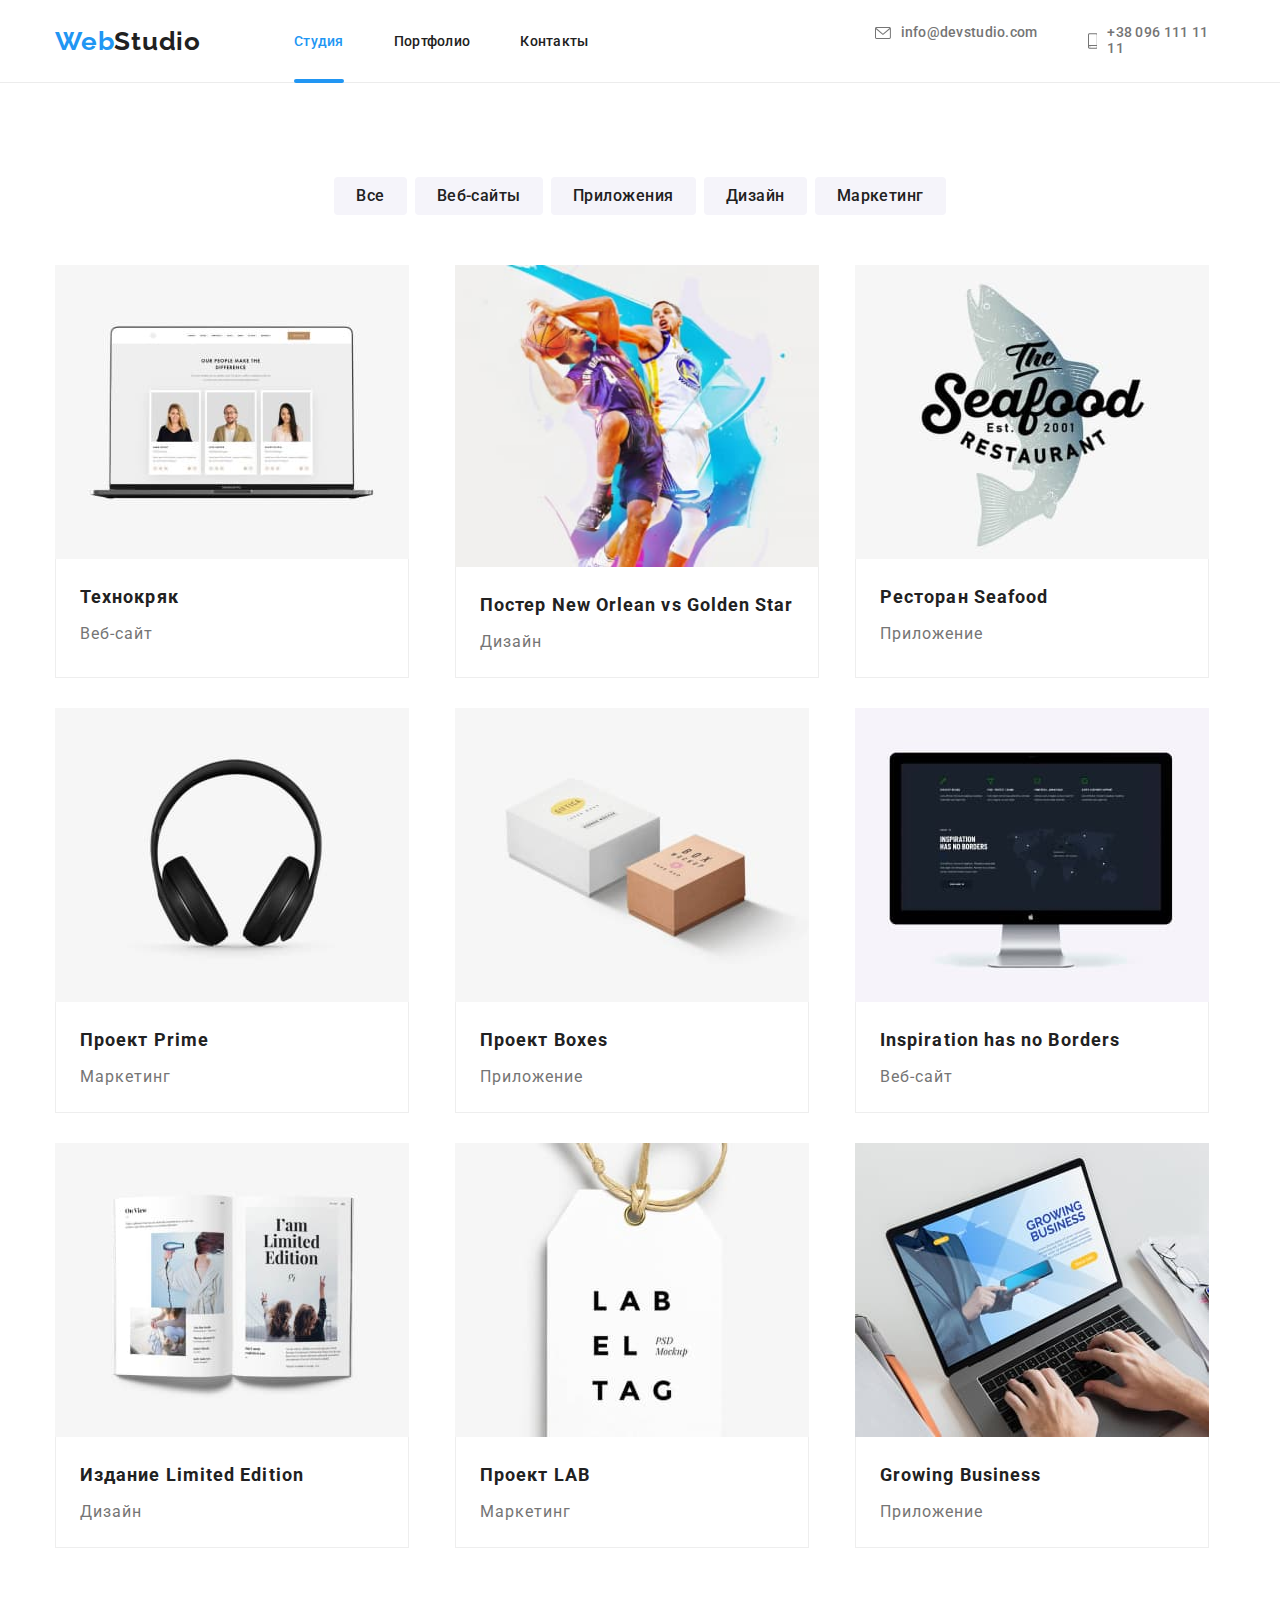
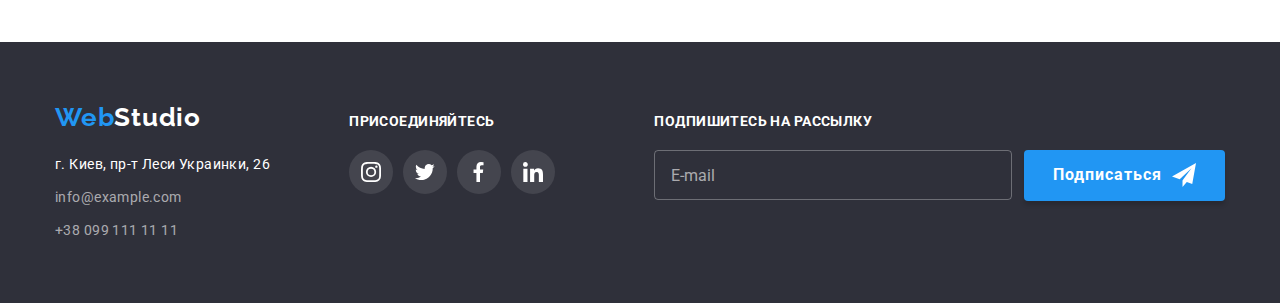
==== commit cbaa9601: "adaptive-jpg" ====
--- a/portfolio.html
+++ b/portfolio.html
@@ -118,7 +118,36 @@
               <a href="" class="project__link">
                 <article class="project__article">
                   <div class="project__thumb">
-                    <img src="./images/project-1.jpg" alt="Скриншот сайта" class="project__img" />
+                    <picture>
+                      <source
+                        srcset="
+                          ./images/project/pc/project-1-pc.jpg    1x,
+                          ./images/project/pc/project-1-pc@2x.jpg 2x
+                        "
+                        media="(min-width: 1200px)"
+                      />
+                      <source
+                        srcset="
+                          ./images/project/tablet/project-1-tablet.jpg    1x,
+                          ./images/project/tablet/project-1-tablet@2x.jpg 2x
+                        "
+                        media="(min-width: 768px)"
+                      />
+                      <source
+                        srcset="
+                          ./images/project/mobile/project-1-mobile.jpg    1x,
+                          ./images/project/mobile/project-1-mobile@2x.jpg 2x
+                        "
+                        media="(max-width: 768px)"
+                      />
+
+                      <img
+                        src=" ./images/project/pc/project-1-pc.jpg"
+                        alt="Скриншот сайта"
+                        class="project__img"
+                      />
+                    </picture>
+
                     <div class="project__overley">
                       <p class="project__overley-text">
                         Технокряк это современная площадка распространения коронавируса. Компании
@@ -138,11 +167,36 @@
               <a href="" class="project__link">
                 <article class="project__article">
                   <div class="project__thumb">
-                    <img
-                      src="./images/project-2.jpg"
-                      alt="Постер баскетболисты"
-                      class="project__img"
-                    />
+                    <picture>
+                      <source
+                        srcset="
+                          ./images/project/pc/project-2-pc.jpg    1x,
+                          ./images/project/pc/project-2-pc@2x.jpg 2x
+                        "
+                        media="(min-width: 1200px)"
+                      />
+                      <source
+                        srcset="
+                          ./images/project/tablet/project-2-tablet.jpg    1x,
+                          ./images/project/tablet/project-2-tablet@2x.jpg 2x
+                        "
+                        media="(min-width: 768px)"
+                      />
+                      <source
+                        srcset="
+                          ./images/project/mobile/project-2-mobile.jpg    1x,
+                          ./images/project/mobile/project-2-mobile@2x.jpg 2x
+                        "
+                        media="(max-width: 768px)"
+                      />
+
+                      <img
+                        src=" ./images/project/pc/project-2-pc.jpg"
+                        alt="Постер баскетболисты"
+                        class="project__img"
+                      />
+                    </picture>
+
                     <div class="project__overley">
                       <p class="project__overley-text">
                         Технокряк это современная площадка распространения коронавируса. Компании
@@ -162,11 +216,36 @@
               <a href="" class="project__link">
                 <article class="project__article">
                   <div class="project__thumb">
-                    <img
-                      src="./images/project-3.jpg"
-                      alt="Логотип ресторана"
-                      class="project__img"
-                    />
+                    <picture>
+                      <source
+                        srcset="
+                          ./images/project/pc/project-3-pc.jpg    1x,
+                          ./images/project/pc/project-3-pc@2x.jpg 2x
+                        "
+                        media="(min-width: 1200px)"
+                      />
+                      <source
+                        srcset="
+                          ./images/project/tablet/project-3-tablet.jpg    1x,
+                          ./images/project/tablet/project-3-tablet@2x.jpg 2x
+                        "
+                        media="(min-width: 768px)"
+                      />
+                      <source
+                        srcset="
+                          ./images/project/mobile/project-3-mobile.jpg    1x,
+                          ./images/project/mobile/project-3-mobile@2x.jpg 2x
+                        "
+                        media="(max-width: 768px)"
+                      />
+
+                      <img
+                        src=" ./images/project/pc/project-3-pc.jpg"
+                        alt="Логотип ресторана"
+                        class="project__img"
+                      />
+                    </picture>
+
                     <div class="project__overley">
                       <p class="project__overley-text">
                         Технокряк это современная площадка распространения коронавируса. Компании
@@ -186,7 +265,36 @@
               <a href="" class="project__link">
                 <article class="project__article">
                   <div class="project__thumb">
-                    <img src="./images/project-4.jpg" alt="Наушники" class="project__img" />
+                    <picture>
+                      <source
+                        srcset="
+                          ./images/project/pc/project-4-pc.jpg    1x,
+                          ./images/project/pc/project-4-pc@2x.jpg 2x
+                        "
+                        media="(min-width: 1200px)"
+                      />
+                      <source
+                        srcset="
+                          ./images/project/tablet/project-4-tablet.jpg    1x,
+                          ./images/project/tablet/project-4-tablet@2x.jpg 2x
+                        "
+                        media="(min-width: 768px)"
+                      />
+                      <source
+                        srcset="
+                          ./images/project/mobile/project-4-mobile.jpg    1x,
+                          ./images/project/mobile/project-4-mobile@2x.jpg 2x
+                        "
+                        media="(max-width: 768px)"
+                      />
+
+                      <img
+                        src=" ./images/project/pc/project-4-pc.jpg"
+                        alt="Наушники"
+                        class="project__img"
+                      />
+                    </picture>
+
                     <div class="project__overley">
                       <p class="project__overley-text">
                         Технокряк это современная площадка распространения коронавируса. Компании
@@ -206,7 +314,36 @@
               <a href="" class="project__link">
                 <article class="project__article">
                   <div class="project__thumb">
-                    <img src="./images/project-5.jpg" alt="Коробки" class="project__img" />
+                    <picture>
+                      <source
+                        srcset="
+                          ./images/project/pc/project-5-pc.jpg    1x,
+                          ./images/project/pc/project-5-pc@2x.jpg 2x
+                        "
+                        media="(min-width: 1200px)"
+                      />
+                      <source
+                        srcset="
+                          ./images/project/tablet/project-5-tablet.jpg    1x,
+                          ./images/project/tablet/project-5-tablet@2x.jpg 2x
+                        "
+                        media="(min-width: 768px)"
+                      />
+                      <source
+                        srcset="
+                          ./images/project/mobile/project-5-mobile.jpg    1x,
+                          ./images/project/mobile/project-5-mobile@2x.jpg 2x
+                        "
+                        media="(max-width: 768px)"
+                      />
+
+                      <img
+                        src=" ./images/project/pc/project-5-pc.jpg"
+                        alt="Коробки"
+                        class="project__img"
+                      />
+                    </picture>
+
                     <div class="project__overley">
                       <p class="project__overley-text">
                         Технокряк это современная площадка распространения коронавируса. Компании
@@ -226,7 +363,36 @@
               <a href="" class="project__link">
                 <article class="project__article">
                   <div class="project__thumb">
-                    <img src="./images/project-6.jpg" alt="Скриншот сайта" class="project__img" />
+                    <picture>
+                      <source
+                        srcset="
+                          ./images/project/pc/project-6-pc.jpg    1x,
+                          ./images/project/pc/project-6-pc@2x.jpg 2x
+                        "
+                        media="(min-width: 1200px)"
+                      />
+                      <source
+                        srcset="
+                          ./images/project/tablet/project-6-tablet.jpg    1x,
+                          ./images/project/tablet/project-6-tablet@2x.jpg 2x
+                        "
+                        media="(min-width: 768px)"
+                      />
+                      <source
+                        srcset="
+                          ./images/project/mobile/project-6-mobile.jpg    1x,
+                          ./images/project/mobile/project-6-mobile@2x.jpg 2x
+                        "
+                        media="(max-width: 768px)"
+                      />
+
+                      <img
+                        src=" ./images/project/pc/project-6-pc.jpg"
+                        alt="Скриншот сайта"
+                        class="project__img"
+                      />
+                    </picture>
+
                     <div class="project__overley">
                       <p class="project__overley-text">
                         Технокряк это современная площадка распространения коронавируса. Компании
@@ -246,7 +412,36 @@
               <a href="" class="project__link">
                 <article class="project__article">
                   <div class="project__thumb">
-                    <img src="./images/project-7.jpg" alt="Брошюра" class="project__img" />
+                    <picture>
+                      <source
+                        srcset="
+                          ./images/project/pc/project-7-pc.jpg    1x,
+                          ./images/project/pc/project-7-pc@2x.jpg 2x
+                        "
+                        media="(min-width: 1200px)"
+                      />
+                      <source
+                        srcset="
+                          ./images/project/tablet/project-7-tablet.jpg    1x,
+                          ./images/project/tablet/project-7-tablet@2x.jpg 2x
+                        "
+                        media="(min-width: 768px)"
+                      />
+                      <source
+                        srcset="
+                          ./images/project/mobile/project-7-mobile.jpg    1x,
+                          ./images/project/mobile/project-7-mobile@2x.jpg 2x
+                        "
+                        media="(max-width: 768px)"
+                      />
+
+                      <img
+                        src=" ./images/project/pc/project-7-pc.jpg"
+                        alt="Брошюра"
+                        class="project__img"
+                      />
+                    </picture>
+
                     <div class="project__overley">
                       <p class="project__overley-text">
                         Технокряк это современная площадка распространения коронавируса. Компании
@@ -266,7 +461,36 @@
               <a href="" class="project__link">
                 <article class="project__article">
                   <div class="project__thumb">
-                    <img src="./images/project-8.jpg" alt="Бирка" class="project__img" />
+                    <picture>
+                      <source
+                        srcset="
+                          ./images/project/pc/project-8-pc.jpg    1x,
+                          ./images/project/pc/project-8-pc@2x.jpg 2x
+                        "
+                        media="(min-width: 1200px)"
+                      />
+                      <source
+                        srcset="
+                          ./images/project/tablet/project-8-tablet.jpg    1x,
+                          ./images/project/tablet/project-8-tablet@2x.jpg 2x
+                        "
+                        media="(min-width: 768px)"
+                      />
+                      <source
+                        srcset="
+                          ./images/project/mobile/project-8-mobile.jpg    1x,
+                          ./images/project/mobile/project-8-mobile@2x.jpg 2x
+                        "
+                        media="(max-width: 768px)"
+                      />
+
+                      <img
+                        src=" ./images/project/pc/project-8-pc.jpg"
+                        alt="Бирка"
+                        class="project__img"
+                      />
+                    </picture>
+
                     <div class="project__overley">
                       <p class="project__overley-text">
                         Технокряк это современная площадка распространения коронавируса. Компании
@@ -286,7 +510,36 @@
               <a href="" class="project__link">
                 <article class="project__article">
                   <div class="project__thumb">
-                    <img src="./images/project-9.jpg" alt="Ноутбук" class="project__img" />
+                    <picture>
+                      <source
+                        srcset="
+                          ./images/project/pc/project-9-pc.jpg    1x,
+                          ./images/project/pc/project-9-pc@2x.jpg 2x
+                        "
+                        media="(min-width: 1200px)"
+                      />
+                      <source
+                        srcset="
+                          ./images/project/tablet/project-9-tablet.jpg    1x,
+                          ./images/project/tablet/project-9-tablet@2x.jpg 2x
+                        "
+                        media="(min-width: 768px)"
+                      />
+                      <source
+                        srcset="
+                          ./images/project/mobile/project-9-mobile.jpg    1x,
+                          ./images/project/mobile/project-9-mobile@2x.jpg 2x
+                        "
+                        media="(max-width: 768px)"
+                      />
+
+                      <img
+                        src=" ./images/project/pc/project-9-pc.jpg"
+                        alt="Ноутбук"
+                        class="project__img"
+                      />
+                    </picture>
+
                     <div class="project__overley">
                       <p class="project__overley-text">
                         Технокряк это современная площадка распространения коронавируса. Компании
@@ -377,5 +630,7 @@
         </form>
       </div>
     </footer>
+
+    <script src="./js/menu.js"></script>
   </body>
 </html>
--- a/css/main.min.css
+++ b/css/main.min.css
@@ -1,2 +1,2 @@
-:root{--text-color: #212121;--text-color-add: #757575;--accent-color: #2196f3;--primary-white-color: #ffffff;--secondary-background-color: #f5f4fa;--background-color-add: #2f303a;--project-card-gap: 30px;--social-link-color: #afb1b8}body{background-color:var(--primary-white-color);font-family:'Roboto', sans-serif;letter-spacing:0.03em}body.modal-open{overflow:hidden}h1,h2,h3,h4,h5,h6,p,ul{margin-top:0;margin-bottom:0;padding-left:0;padding-right:0}ul{list-style:none;padding:0;margin:0}a{text-decoration:none;font-style:normal}img{display:block;max-width:100%;height:auto}.visually-hidden{position:absolute;clip:rect(0 0 0 0);width:1px;height:1px;margin:-1px}.container{padding-left:15px;padding-right:15px;margin-left:auto;margin-right:auto}@media screen and (max-width: 479px){.container{width:100%}}@media screen and (min-width: 480px){.container{width:480px}}@media screen and (min-width: 768px){.container{width:768px}}@media screen and (min-width: 1200px){.container{width:1200px}}.section{padding-top:60px;padding-bottom:60px}@media screen and (min-width: 1200px){.section{padding-top:94px;padding-bottom:94px}}.section--no-padding-top{padding-top:0px}.section--other-background{background-color:var(--secondary-background-color)}.section__title{font-weight:700;font-size:28px;line-height:1.17;letter-spacing:.03em;color:var(--text-color);text-align:center;margin-bottom:30px}@media screen and (min-width: 1200px){.section__title{font-size:36px;margin-bottom:50px}}.button{font-family:inherit;font-weight:700;font-size:16px;line-height:1.88;letter-spacing:.06em;color:var(--primary-white-color);display:inline-block;background-color:var(--accent-color);border:none;min-width:200px;-webkit-border-radius:4px;border-radius:4px;-webkit-box-shadow:0px 4px 4px rgba(0,0,0,0.15);box-shadow:0px 4px 4px rgba(0,0,0,0.15);cursor:pointer;padding:10px 29px;-webkit-transition:background-color 250ms cubic-bezier(0.4, 0, 0.2, 1);-o-transition:background-color 250ms cubic-bezier(0.4, 0, 0.2, 1);transition:background-color 250ms cubic-bezier(0.4, 0, 0.2, 1)}.button:hover,.button:focus{background-color:#188ce8}.logo{font-family:'Raleway', sans-serif;font-weight:700;font-size:26px;line-height:1.19;letter-spacing:.03em;color:var(--text-color);text-decoration:none}.logo span{color:var(--accent-color)}.social__icon{width:20px;height:20px;fill:currentColor}.header{border-bottom:1px solid #ececec}.header__content{position:relative;display:-webkit-box;display:-webkit-flex;display:-ms-flexbox;display:flex;-webkit-box-align:center;-webkit-align-items:center;-ms-flex-align:center;align-items:center;width:100%}@media screen and (max-width: 767px){.header__content{-webkit-box-pack:justify;-webkit-justify-content:space-between;-ms-flex-pack:justify;justify-content:space-between;margin:10px 0}}.header__container{display:-webkit-box;display:-webkit-flex;display:-ms-flexbox;display:flex;-webkit-box-align:center;-webkit-align-items:center;-ms-flex-align:center;align-items:center}.header__nav{background-color:var(--primary-white-color);display:-webkit-box;display:-webkit-flex;display:-ms-flexbox;display:flex;-webkit-box-align:center;-webkit-align-items:center;-ms-flex-align:center;align-items:center;-webkit-box-pack:center;-webkit-justify-content:center;-ms-flex-pack:center;justify-content:center}@media screen and (max-width: 767px){.header__nav{position:absolute;top:0;left:0;width:100%;display:none}.header__nav.is-open{display:-webkit-box;display:-webkit-flex;display:-ms-flexbox;display:flex;padding:48px 40px;-webkit-box-orient:vertical;-webkit-box-direction:normal;-webkit-flex-direction:column;-ms-flex-direction:column;flex-direction:column;-webkit-box-align:start;-webkit-align-items:flex-start;-ms-flex-align:start;align-items:flex-start}}@media screen and (max-width: 767px){.site-nav{display:-webkit-box;display:-webkit-flex;display:-ms-flexbox;display:flex;-webkit-box-orient:vertical;-webkit-box-direction:normal;-webkit-flex-direction:column;-ms-flex-direction:column;flex-direction:column;margin-bottom:302px}}@media screen and (min-width: 768px){.site-nav__list{display:-webkit-box;display:-webkit-flex;display:-ms-flexbox;display:flex;padding-top:32px;padding-bottom:32px}}.site-nav__item:not(:last-child){margin-right:50px}@media screen and (max-width: 767px){.site-nav__item:not(:last-child){margin-bottom:32px}}.site-nav__link{font-weight:500;font-size:14px;line-height:1.14;letter-spacing:.02em;color:var(--text-color);text-decoration:none;-webkit-transition:color 250ms cubic-bezier(0.4, 0, 0.2, 1);-o-transition:color 250ms cubic-bezier(0.4, 0, 0.2, 1);transition:color 250ms cubic-bezier(0.4, 0, 0.2, 1)}@media screen and (max-width: 767px){.site-nav__link{font-weight:500;font-size:40px;line-height:1.17;letter-spacing:.02em;color:var(--text-color)}}.site-nav__link:hover,.site-nav__link:focus{color:var(--accent-color)}.site-nav__link--current{position:relative;color:var(--accent-color)}@media screen and (min-width: 768px){.site-nav__link--current{padding-bottom:32px}}@media screen and (min-width: 768px){.site-nav__link--current::before{display:inline-block;content:'';background-color:var(--accent-color);height:4px;width:100%;-webkit-border-radius:2px;border-radius:2px;position:absolute;bottom:0;left:0;margin-bottom:-2px}}@media screen and (min-width: 768px){.header__logo{margin-right:88px}}@media screen and (min-width: 1200px){.header__logo{margin-right:93px}}.auth-nav{display:-webkit-box;display:-webkit-flex;display:-ms-flexbox;display:flex}@media screen and (max-width: 767px){.auth-nav{display:-webkit-box;display:-webkit-flex;display:-ms-flexbox;display:flex;-webkit-box-orient:vertical;-webkit-box-direction:reverse;-webkit-flex-direction:column-reverse;-ms-flex-direction:column-reverse;flex-direction:column-reverse;margin-bottom:64px}}@media screen and (min-width: 768px){.auth-nav{-webkit-box-orient:vertical;-webkit-box-direction:normal;-webkit-flex-direction:column;-ms-flex-direction:column;flex-direction:column;margin-left:84px}}@media screen and (min-width: 1200px){.auth-nav{-webkit-box-orient:horizontal;-webkit-box-direction:normal;-webkit-flex-direction:row;-ms-flex-direction:row;flex-direction:row;margin-left:286px}}.auth-nav__link{font-weight:500;font-size:14px;line-height:1.14;letter-spacing:.02em;color:var(--text-color);text-decoration:none;-webkit-transition:color 250ms cubic-bezier(0.4, 0, 0.2, 1);-o-transition:color 250ms cubic-bezier(0.4, 0, 0.2, 1);transition:color 250ms cubic-bezier(0.4, 0, 0.2, 1)}@media screen and (max-width: 767px){.auth-nav__link.auth-nav__link-mail{font-weight:500;font-size:24px;line-height:1.14;letter-spacing:.02em;color:var(--text-color-add)}.auth-nav__link.auth-nav__link-tel{font-weight:500;font-size:34px;line-height:1.18;letter-spacing:.02em;color:var(--accent-color)}}.auth-nav__icon-envelope{margin-right:10px;width:16px;height:12px;fill:currentColor}@media screen and (max-width: 767px){.auth-nav__icon-envelope{display:none}}.auth-nav__icon-smartphone{margin-right:10px;width:10px;height:16px;fill:currentColor}@media screen and (max-width: 767px){.auth-nav__icon-smartphone{display:none}}@media screen and (min-width: 768px){.auth-nav__item:not(:last-child){margin-bottom:10px}}@media screen and (min-width: 1200px){.auth-nav__item:not(:last-child){margin-right:50px;margin-bottom:0px}}.auth-nav__link{color:var(--text-color-add);display:-webkit-inline-box;display:-webkit-inline-flex;display:-ms-inline-flexbox;display:inline-flex;-webkit-box-align:center;-webkit-align-items:center;-ms-flex-align:center;align-items:center;-webkit-transition:color 250ms cubic-bezier(0.4, 0, 0.2, 1);-o-transition:color 250ms cubic-bezier(0.4, 0, 0.2, 1);transition:color 250ms cubic-bezier(0.4, 0, 0.2, 1)}.auth-nav__link:hover,.auth-nav__link:focus{color:var(--accent-color)}.social-nav{display:-webkit-box;display:-webkit-flex;display:-ms-flexbox;display:flex}@media screen and (min-width: 768px){.social-nav{display:none}}.social-nav__item{position:relative}.social-nav__item:not(:first-child){margin-left:20px}.social-nav__item:not(:last-child)::after{display:inline-block;content:'';background-color:rgba(33,33,33,0.2);height:100%;width:1px;position:absolute;margin-left:10px}.social-nav__link{font-weight:500;font-size:18px;line-height:1.22;letter-spacing:.02em;color:var(--accent-color)}.menu-button{margin:0;padding:0;border:none;background-color:transparent;margin-left:auto}@media screen and (min-width: 768px){.menu-button{display:none}}.menu-button__icon{fill:black;-webkit-transition:fill 250ms cubic-bezier(0.4, 0, 0.2, 1);-o-transition:fill 250ms cubic-bezier(0.4, 0, 0.2, 1);transition:fill 250ms cubic-bezier(0.4, 0, 0.2, 1)}.menu-button__icon:hover,.menu-button__icon:focus{fill:var(--accent-color)}.menu-button .menu-button__icon--cross{display:none}.menu-button.is-open .menu-button__icon--cross{display:block}.menu-button.is-open .menu-button__icon--menu{display:none}.menu-button.is-open{z-index:999}.hero{max-width:1600px;margin-left:auto;margin-right:auto;background-image:-webkit-gradient(linear, left top, left bottom, from(rgba(47,48,58,0.4)), to(rgba(47,48,58,0.4))),url("../images/background-hero.jpg");background-image:-webkit-linear-gradient(rgba(47,48,58,0.4), rgba(47,48,58,0.4)),url("../images/background-hero.jpg");background-image:-o-linear-gradient(rgba(47,48,58,0.4), rgba(47,48,58,0.4)),url("../images/background-hero.jpg");background-image:linear-gradient(rgba(47,48,58,0.4), rgba(47,48,58,0.4)),url("../images/background-hero.jpg");background-color:var(--background-color-add);-webkit-background-size:cover;background-size:cover;background-repeat:no-repeat;background-position:center;text-align:center;padding-top:118px;padding-bottom:118px}@media screen and (min-width: 1200px){.hero{padding-top:200px;padding-bottom:200px}}.hero__title{font-weight:900;font-size:26px;line-height:1.62;letter-spacing:.06em;color:var(--primary-white-color);text-transform:uppercase;margin-bottom:30px}@media screen and (min-width: 1200px){.hero__title{font-weight:900;font-size:44px;line-height:1.36;letter-spacing:.06em;color:var(--primary-white-color)}}@media screen and (min-width: 768px){.particular__block{display:-webkit-box;display:-webkit-flex;display:-ms-flexbox;display:flex;-webkit-flex-wrap:wrap;-ms-flex-wrap:wrap;flex-wrap:wrap;margin-top:-webkit-calc(-1 * var(--project-card-gap));margin-top:calc(-1 * var(--project-card-gap));margin-left:-webkit-calc(-1 * var(--project-card-gap));margin-left:calc(-1 * var(--project-card-gap))}}@media screen and (min-width: 768px){.particular__item{margin-left:var(--project-card-gap);margin-top:var(--project-card-gap);width:-webkit-calc((100% - 60px) / 2);width:calc((100% - 60px) / 2)}}@media screen and (min-width: 1200px){.particular__item{width:-webkit-calc((100% - 120px) / 4);width:calc((100% - 120px) / 4)}.particular__item:last-child{margin-right:0}}.particular__thumb{display:block;padding:25px 0;margin-bottom:30px;background-color:var(--secondary-background-color)}.particular__icon{display:block;width:70px;height:70px;margin:0 auto}.particular__title{font-weight:700;font-size:14px;line-height:1.14;letter-spacing:.03em;color:var(--text-color);text-transform:uppercase;margin-bottom:10px}.particular__text{font-weight:400;font-size:14px;line-height:1.71;letter-spacing:.03em;color:var(--text-color-add)}@media screen and (max-width: 1199px){.section__work{display:none}}.work{display:-webkit-box;display:-webkit-flex;display:-ms-flexbox;display:flex;-webkit-box-align:center;-webkit-align-items:center;-ms-flex-align:center;align-items:center}.work__item{position:relative}.work__item:not(:last-child){margin-right:30px}.work__title{display:-webkit-box;display:-webkit-flex;display:-ms-flexbox;display:flex;-webkit-box-align:center;-webkit-align-items:center;-ms-flex-align:center;align-items:center;-webkit-box-pack:center;-webkit-justify-content:center;-ms-flex-pack:center;justify-content:center;font-weight:700;font-size:14px;line-height:1.14;letter-spacing:.03em;color:var(--primary-white-color);text-transform:uppercase;background-color:rgba(47,48,58,0.8);width:100%;position:absolute;bottom:0;left:0;height:70px}.command{display:-webkit-box;display:-webkit-flex;display:-ms-flexbox;display:flex;-webkit-flex-wrap:wrap;-ms-flex-wrap:wrap;flex-wrap:wrap;margin-top:-webkit-calc(-1 * var(--project-card-gap));margin-top:calc(-1 * var(--project-card-gap));margin-left:-webkit-calc(-1 * var(--project-card-gap));margin-left:calc(-1 * var(--project-card-gap))}.command__item{background-color:var(--primary-white-color);-webkit-border-radius:4px;border-radius:4px;-webkit-box-shadow:0px 1px 3px rgba(0,0,0,0.12),0px 1px 1px rgba(0,0,0,0.14),0px 2px 1px rgba(0,0,0,0.2);box-shadow:0px 1px 3px rgba(0,0,0,0.12),0px 1px 1px rgba(0,0,0,0.14),0px 2px 1px rgba(0,0,0,0.2);text-align:center;overflow:hidden;margin-left:var(--project-card-gap);margin-top:var(--project-card-gap)}@media screen and (min-width: 768px){.command__item{-webkit-flex-basis:-webkit-calc((100% - 60px) / 2);-ms-flex-preferred-size:calc((100% - 60px) / 2);flex-basis:calc((100% - 60px) / 2)}}@media screen and (min-width: 1200px){.command__item{-webkit-flex-basis:-webkit-calc((100% - 120px) / 4);-ms-flex-preferred-size:calc((100% - 120px) / 4);flex-basis:calc((100% - 120px) / 4)}}.command__img{width:450px;height:460px}@media screen and (min-width: 768px){.command__img{width:354px;height:374px}}@media screen and (min-width: 1200px){.command__img{width:270px;height:260px}}.command__thumb{padding:30px 0}.command__title{font-weight:500;font-size:16px;line-height:1.19;letter-spacing:.03em;color:var(--text-color);margin-bottom:10px}.command__text{margin-bottom:16px;font-weight:400;font-size:16px;line-height:1.19;letter-spacing:.03em;color:var(--text-color-add)}.social{display:-webkit-box;display:-webkit-flex;display:-ms-flexbox;display:flex;-webkit-box-pack:center;-webkit-justify-content:center;-ms-flex-pack:center;justify-content:center;width:100%}.social__link{display:-webkit-box;display:-webkit-flex;display:-ms-flexbox;display:flex;-webkit-box-align:center;-webkit-align-items:center;-ms-flex-align:center;align-items:center;-webkit-box-pack:center;-webkit-justify-content:center;-ms-flex-pack:center;justify-content:center;-webkit-border-radius:50%;border-radius:50%;height:44px;width:44px;color:var(--social-link-color);-webkit-transition:color 250ms cubic-bezier(0.4, 0, 0.2, 1),background-color 250ms cubic-bezier(0.4, 0, 0.2, 1);-o-transition:color 250ms cubic-bezier(0.4, 0, 0.2, 1),background-color 250ms cubic-bezier(0.4, 0, 0.2, 1);transition:color 250ms cubic-bezier(0.4, 0, 0.2, 1),background-color 250ms cubic-bezier(0.4, 0, 0.2, 1)}.social__link:hover,.social__link:focus{background-color:var(--accent-color);color:var(--primary-white-color)}.social__item:not(:last-child){margin-right:10px}.client{display:-webkit-box;display:-webkit-flex;display:-ms-flexbox;display:flex;-webkit-box-align:center;-webkit-align-items:center;-ms-flex-align:center;align-items:center;-webkit-box-pack:center;-webkit-justify-content:center;-ms-flex-pack:center;justify-content:center;-webkit-flex-wrap:wrap;-ms-flex-wrap:wrap;flex-wrap:wrap;margin-top:-webkit-calc(-1 * var(--project-card-gap));margin-top:calc(-1 * var(--project-card-gap));margin-left:-webkit-calc(-1 * var(--project-card-gap));margin-left:calc(-1 * var(--project-card-gap))}.client__item{margin-left:var(--project-card-gap);margin-top:var(--project-card-gap)}.client__link{display:-webkit-box;display:-webkit-flex;display:-ms-flexbox;display:flex;-webkit-box-align:center;-webkit-align-items:center;-ms-flex-align:center;align-items:center;-webkit-box-pack:center;-webkit-justify-content:center;-ms-flex-pack:center;justify-content:center;padding:16px 51px;-webkit-flex-basis:-webkit-calc((100% - 60px) / 2);-ms-flex-preferred-size:calc((100% - 60px) / 2);flex-basis:calc((100% - 60px) / 2);border:1px solid var(--social-link-color);-webkit-border-radius:4px;border-radius:4px;color:var(--social-link-color);-webkit-transition:color 250ms cubic-bezier(0.4, 0, 0.2, 1),border-color 250ms cubic-bezier(0.4, 0, 0.2, 1);-o-transition:color 250ms cubic-bezier(0.4, 0, 0.2, 1),border-color 250ms cubic-bezier(0.4, 0, 0.2, 1);transition:color 250ms cubic-bezier(0.4, 0, 0.2, 1),border-color 250ms cubic-bezier(0.4, 0, 0.2, 1)}.client__link:hover,.client__link:focus{color:var(--accent-color);border-color:var(--accent-color)}@media screen and (min-width: 768px){.client__link{-webkit-flex-basis:-webkit-calc((100% - 90px) / 3);-ms-flex-preferred-size:calc((100% - 90px) / 3);flex-basis:calc((100% - 90px) / 3)}}@media screen and (min-width: 1200px){.client__link{padding:16px 31px;-webkit-flex-wrap:nowrap;-ms-flex-wrap:nowrap;flex-wrap:nowrap}}.client__icon{fill:currentColor;width:106px;height:60px}.footer{padding:60px 0;background-color:var(--background-color-add)}.footer__container{text-align:center}@media screen and (min-width: 768px){.footer__container{display:-webkit-box;display:-webkit-flex;display:-ms-flexbox;display:flex;-webkit-box-align:center;-webkit-align-items:center;-ms-flex-align:center;align-items:center;-webkit-box-pack:center;-webkit-justify-content:center;-ms-flex-pack:center;justify-content:center;-webkit-flex-wrap:wrap;-ms-flex-wrap:wrap;flex-wrap:wrap;-webkit-box-align:baseline;-webkit-align-items:baseline;-ms-flex-align:baseline;align-items:baseline}}@media screen and (min-width: 1200px){.footer__container{-webkit-box-pack:justify;-webkit-justify-content:space-between;-ms-flex-pack:justify;justify-content:space-between;text-align:left}}.footer__logo{display:inline-block;font-size:24px;margin-bottom:20px;color:var(--primary-white-color)}@media screen and (min-width: 1200px){.footer__logo{font-size:26px}}.contacts{margin-bottom:60px}@media screen and (min-width: 768px){.contacts{margin-right:165px}}@media screen and (min-width: 1200px){.contacts{margin-right:70px;margin-bottom:0}}.contacts__item:not(:last-child){margin-bottom:9px}.contacts__address{font-weight:400;font-size:14px;line-height:1.71;letter-spacing:.03em;color:var(--primary-white-color)}.contacts__mail,.contacts__tel{font-weight:400;font-size:14px;line-height:1.71;letter-spacing:.03em;color:rgba(255,255,255,0.6)}.subscribe{margin-bottom:60px}@media screen and (min-width: 1200px){.subscribe{margin-right:90px;margin-bottom:0}}.subscribe__title{font-weight:700;font-size:14px;line-height:1.14;letter-spacing:.03em;color:var(--primary-white-color);text-transform:uppercase;margin-bottom:20px}.subscribe__list{display:-webkit-box;display:-webkit-flex;display:-ms-flexbox;display:flex;-webkit-box-align:center;-webkit-align-items:center;-ms-flex-align:center;align-items:center;-webkit-box-pack:center;-webkit-justify-content:center;-ms-flex-pack:center;justify-content:center}.subscribe__item:not(:last-child){margin-right:10px}.subscribe__link{height:44px;width:44px;display:-webkit-box;display:-webkit-flex;display:-ms-flexbox;display:flex;-webkit-box-align:center;-webkit-align-items:center;-ms-flex-align:center;align-items:center;-webkit-box-pack:center;-webkit-justify-content:center;-ms-flex-pack:center;justify-content:center;-webkit-border-radius:50%;border-radius:50%;color:var(--primary-white-color);background-color:rgba(255,255,255,0.1);-webkit-transition:color 250ms cubic-bezier(0.4, 0, 0.2, 1),background-color 250ms cubic-bezier(0.4, 0, 0.2, 1);-o-transition:color 250ms cubic-bezier(0.4, 0, 0.2, 1),background-color 250ms cubic-bezier(0.4, 0, 0.2, 1);transition:color 250ms cubic-bezier(0.4, 0, 0.2, 1),background-color 250ms cubic-bezier(0.4, 0, 0.2, 1)}.subscribe__link:last-child{margin-right:0}.subscribe__link:hover,.subscribe__link:focus{background-color:var(--accent-color)}@media screen and (min-width: 1200px){.mailing__form{display:-webkit-box;display:-webkit-flex;display:-ms-flexbox;display:flex;-webkit-box-align:center;-webkit-align-items:center;-ms-flex-align:center;align-items:center;-webkit-box-pack:center;-webkit-justify-content:center;-ms-flex-pack:center;justify-content:center}}@media screen and (min-width: 1200px){.mailing__label{margin-right:12px}}.mailing__submit{width:100%;border:1px solid rgba(255,255,255,0.3);-webkit-border-radius:4px;border-radius:4px;background-color:transparent;padding:15px 16px;color:rgba(255,255,255,0.6);font-family:inherit;margin-bottom:20px}@media screen and (min-width: 1200px){.mailing__submit{width:358px;height:50px;margin-bottom:0}}.mailing__submit::-webkit-input-placeholder{color:rgba(255,255,255,0.6)}.mailing__submit:-ms-input-placeholder{color:rgba(255,255,255,0.6)}.mailing__submit::-ms-input-placeholder{color:rgba(255,255,255,0.6)}.mailing__submit::placeholder{color:rgba(255,255,255,0.6)}.mailing__btn{display:-webkit-inline-box;display:-webkit-inline-flex;display:-ms-inline-flexbox;display:inline-flex;-webkit-box-pack:center;-webkit-justify-content:center;-ms-flex-pack:center;justify-content:center;-webkit-box-align:center;-webkit-align-items:center;-ms-flex-align:center;align-items:center}.mailing__icon{width:24px;height:24px;fill:var(--primary-white-color);margin-left:10px}.filtr{display:-webkit-box;display:-webkit-flex;display:-ms-flexbox;display:flex;-webkit-box-align:center;-webkit-align-items:center;-ms-flex-align:center;align-items:center;-webkit-flex-wrap:wrap;-ms-flex-wrap:wrap;flex-wrap:wrap;margin-left:-8px;margin-top:-15px}@media screen and (min-width: 768px){.filtr{-webkit-box-pack:center;-webkit-justify-content:center;-ms-flex-pack:center;justify-content:center}}.filtr__container{margin-bottom:40px}@media screen and (min-width: 1200px){.filtr__container{margin-bottom:50px}}.filtr__item{margin-left:8px;margin-top:15px}.filtr__btn{font-family:Roboto;font-weight:500;font-size:16px;line-height:1.62;letter-spacing:.03em;color:var(--text-color);text-align:center;background-color:var(--secondary-background-color);border:none;-webkit-border-radius:4px;border-radius:4px;padding:6px 22px;-webkit-transition:color 250ms cubic-bezier(0.4, 0, 0.2, 1),border-color 250ms cubic-bezier(0.4, 0, 0.2, 1),-webkit-box-shadow 250ms cubic-bezier(0.4, 0, 0.2, 1);transition:color 250ms cubic-bezier(0.4, 0, 0.2, 1),border-color 250ms cubic-bezier(0.4, 0, 0.2, 1),-webkit-box-shadow 250ms cubic-bezier(0.4, 0, 0.2, 1);-o-transition:color 250ms cubic-bezier(0.4, 0, 0.2, 1),border-color 250ms cubic-bezier(0.4, 0, 0.2, 1),box-shadow 250ms cubic-bezier(0.4, 0, 0.2, 1);transition:color 250ms cubic-bezier(0.4, 0, 0.2, 1),border-color 250ms cubic-bezier(0.4, 0, 0.2, 1),box-shadow 250ms cubic-bezier(0.4, 0, 0.2, 1);transition:color 250ms cubic-bezier(0.4, 0, 0.2, 1),border-color 250ms cubic-bezier(0.4, 0, 0.2, 1),box-shadow 250ms cubic-bezier(0.4, 0, 0.2, 1),-webkit-box-shadow 250ms cubic-bezier(0.4, 0, 0.2, 1)}.filtr__btn:hover,.filtr__btn:focus{background-color:var(--accent-color);color:var(--primary-white-color);-webkit-box-shadow:0px 3px 1px rgba(0,0,0,0.1),0px 1px 2px rgba(0,0,0,0.08),0px 2px 2px rgba(0,0,0,0.12);box-shadow:0px 3px 1px rgba(0,0,0,0.1),0px 1px 2px rgba(0,0,0,0.08),0px 2px 2px rgba(0,0,0,0.12);cursor:pointer}.project{display:-webkit-box;display:-webkit-flex;display:-ms-flexbox;display:flex;-webkit-flex-wrap:wrap;-ms-flex-wrap:wrap;flex-wrap:wrap;margin-top:-webkit-calc(-1 * var(--project-card-gap));margin-top:calc(-1 * var(--project-card-gap));margin-left:-webkit-calc(-1 * var(--project-card-gap));margin-left:calc(-1 * var(--project-card-gap))}.project__item{background-color:var(--primary-white-color);margin-left:var(--project-card-gap);margin-top:var(--project-card-gap);-webkit-flex-basis:100%;-ms-flex-preferred-size:100%;flex-basis:100%;display:-webkit-box;display:-webkit-flex;display:-ms-flexbox;display:flex}@media screen and (min-width: 768px){.project__item{-webkit-flex-basis:-webkit-calc((100% - var(--project-card-gap) * 2) / 2);-ms-flex-preferred-size:calc((100% - var(--project-card-gap) * 2) / 2);flex-basis:calc((100% - var(--project-card-gap) * 2) / 2)}}@media screen and (min-width: 1200px){.project__item{-webkit-flex-basis:-webkit-calc((100% - var(--project-card-gap) * 3) / 3);-ms-flex-preferred-size:calc((100% - var(--project-card-gap) * 3) / 3);flex-basis:calc((100% - var(--project-card-gap) * 3) / 3)}}.project__link{-webkit-transition:-webkit-box-shadow 250ms cubic-bezier(0.4, 0, 0.2, 1);transition:-webkit-box-shadow 250ms cubic-bezier(0.4, 0, 0.2, 1);-o-transition:box-shadow 250ms cubic-bezier(0.4, 0, 0.2, 1);transition:box-shadow 250ms cubic-bezier(0.4, 0, 0.2, 1);transition:box-shadow 250ms cubic-bezier(0.4, 0, 0.2, 1), -webkit-box-shadow 250ms cubic-bezier(0.4, 0, 0.2, 1);display:-webkit-box;display:-webkit-flex;display:-ms-flexbox;display:flex}.project__link:hover,.project__link:focus{-webkit-box-shadow:0px 1px 1px rgba(0,0,0,0.12),0px 4px 4px rgba(0,0,0,0.06),1px 4px 6px rgba(0,0,0,0.16);box-shadow:0px 1px 1px rgba(0,0,0,0.12),0px 4px 4px rgba(0,0,0,0.06),1px 4px 6px rgba(0,0,0,0.16)}.project__article{display:-webkit-box;display:-webkit-flex;display:-ms-flexbox;display:flex;-webkit-box-orient:vertical;-webkit-box-direction:normal;-webkit-flex-direction:column;-ms-flex-direction:column;flex-direction:column}.project__thumb{position:relative;overflow:hidden}.project__overley{background-color:rgba(33,150,243,0.9);position:absolute;left:0;top:0;width:100%;height:100%;padding:63px 24px;-webkit-transform:translateY(101%);-ms-transform:translateY(101%);transform:translateY(101%);-webkit-transition:-webkit-transform 250ms cubic-bezier(0.4, 0, 0.2, 1);transition:-webkit-transform 250ms cubic-bezier(0.4, 0, 0.2, 1);-o-transition:transform 250ms cubic-bezier(0.4, 0, 0.2, 1);transition:transform 250ms cubic-bezier(0.4, 0, 0.2, 1);transition:transform 250ms cubic-bezier(0.4, 0, 0.2, 1), -webkit-transform 250ms cubic-bezier(0.4, 0, 0.2, 1)}.project__link:hover .project__overley,.project__link:focus .project__overley{-webkit-transform:translateY(0);-ms-transform:translateY(0);transform:translateY(0)}.project__overley-text{font-weight:400;font-size:18px;line-height:1.56;letter-spacing:.03em;color:var(--primary-white-color)}.project__card{display:-webkit-box;display:-webkit-flex;display:-ms-flexbox;display:flex;-webkit-box-orient:vertical;-webkit-box-direction:normal;-webkit-flex-direction:column;-ms-flex-direction:column;flex-direction:column;-webkit-box-flex:1;-webkit-flex-grow:1;-ms-flex-positive:1;flex-grow:1;padding:20px 24px;border:1px solid #eee;border-top:none}.project__title{font-weight:700;font-size:18px;line-height:2;letter-spacing:.06em;color:var(--text-color);margin-bottom:4px}.project__description{font-weight:400;font-size:16px;line-height:1.88;letter-spacing:.06em;color:var(--text-color-add)}.project__img{width:100%}.backdrop{position:fixed;top:0;left:0;width:100%;height:100%;background-color:rgba(0,0,0,0.2);opacity:1;-webkit-transition:opacity 250ms cubic-bezier(0.4, 0, 0.2, 1);-o-transition:opacity 250ms cubic-bezier(0.4, 0, 0.2, 1);transition:opacity 250ms cubic-bezier(0.4, 0, 0.2, 1);padding:93px 15px;overflow-y:scroll}.backdrop.is-hidden{opacity:0;pointer-events:none;visibility:visible}.modal{position:relative;-webkit-transition:-webkit-transform 250ms cubic-bezier(0.4, 0, 0.2, 1);transition:-webkit-transform 250ms cubic-bezier(0.4, 0, 0.2, 1);-o-transition:transform 250ms cubic-bezier(0.4, 0, 0.2, 1);transition:transform 250ms cubic-bezier(0.4, 0, 0.2, 1);transition:transform 250ms cubic-bezier(0.4, 0, 0.2, 1), -webkit-transform 250ms cubic-bezier(0.4, 0, 0.2, 1);min-height:581px;background-color:var(--primary-white-color);-webkit-box-shadow:0px 1px 3px rgba(0,0,0,0.12),0px 1px 1px rgba(0,0,0,0.14),0px 2px 1px rgba(0,0,0,0.2);box-shadow:0px 1px 3px rgba(0,0,0,0.12),0px 1px 1px rgba(0,0,0,0.14),0px 2px 1px rgba(0,0,0,0.2);-webkit-border-radius:4px;border-radius:4px;padding:40px}@media screen and (min-width: 768px){.modal{position:absolute;left:50%;top:50%;-webkit-transform:translate(-50%, -50%) scale(1);-ms-transform:translate(-50%, -50%) scale(1);transform:translate(-50%, -50%) scale(1);max-width:450px;width:100%}}@media screen and (min-width: 1200px){.modal{max-width:528px}}.backdrop.is-hidden .modal{-webkit-transform:translate(-50%, -50%) scale(1.2);-ms-transform:translate(-50%, -50%) scale(1.2);transform:translate(-50%, -50%) scale(1.2)}.modal__title{display:block;font-weight:700;font-size:20px;line-height:1.15;letter-spacing:.03em;color:var(--text-color);text-align:center;margin-bottom:12px}.button__close{width:30px;height:30px;display:-webkit-box;display:-webkit-flex;display:-ms-flexbox;display:flex;-webkit-box-align:center;-webkit-align-items:center;-ms-flex-align:center;align-items:center;-webkit-box-pack:center;-webkit-justify-content:center;-ms-flex-pack:center;justify-content:center;position:absolute;top:8px;right:8px;cursor:pointer;background:#ffffff;border:1px solid rgba(0,0,0,0.1);-webkit-border-radius:50%;border-radius:50%}.button__icon{width:32px;height:32px;fill:black;-webkit-transition:fill 250ms cubic-bezier(0.4, 0, 0.2, 1);-o-transition:fill 250ms cubic-bezier(0.4, 0, 0.2, 1);transition:fill 250ms cubic-bezier(0.4, 0, 0.2, 1)}.button__close:hover .button__icon{fill:var(--accent-color)}.form__box{display:block;position:relative;font-family:inherit;font-weight:400;font-size:12px;line-height:1.17;letter-spacing:.01em;color:var(--text-color-add);margin-bottom:10px}.form__input{width:100%;border:1px solid rgba(33,33,33,0.2);-webkit-border-radius:4px;border-radius:4px;height:40px;padding:0 10px 0 42px;margin-top:4px;color:var(--text-color);-webkit-transition:border-color 250ms cubic-bezier(0.4, 0, 0.2, 1);-o-transition:border-color 250ms cubic-bezier(0.4, 0, 0.2, 1);transition:border-color 250ms cubic-bezier(0.4, 0, 0.2, 1)}.form__input:focus{outline:none;border-color:var(--accent-color)}.form__icon{position:absolute;top:50%;left:12px;height:18px;width:18px;color:var(--text-color);-webkit-transition:fill 250ms cubic-bezier(0.4, 0, 0.2, 1);-o-transition:fill 250ms cubic-bezier(0.4, 0, 0.2, 1);transition:fill 250ms cubic-bezier(0.4, 0, 0.2, 1)}.form__input:focus+.form__icon{fill:var(--accent-color)}.textarea{margin-bottom:20px}.textarea__input{display:block;min-height:120px;padding:12px 16px;resize:none;font-family:inherit}.textarea__input::-webkit-input-placeholder{color:rgba(117,117,117,0.5);font-family:inherit}.textarea__input:-ms-input-placeholder{color:rgba(117,117,117,0.5);font-family:inherit}.textarea__input::-ms-input-placeholder{color:rgba(117,117,117,0.5);font-family:inherit}.textarea__input::placeholder{color:rgba(117,117,117,0.5);font-family:inherit}.policy__lable{display:-webkit-box;display:-webkit-flex;display:-ms-flexbox;display:flex;-webkit-box-align:center;-webkit-align-items:center;-ms-flex-align:center;align-items:center;-webkit-box-pack:center;-webkit-justify-content:center;-ms-flex-pack:center;justify-content:center;font-weight:400;font-size:12px;line-height:1.71;letter-spacing:.03em;color:var(--text-color-add);cursor:pointer}@media screen and (min-width: 1200px){.policy__lable{font-size:14px}}.policy__lable a{margin-left:4px;color:var(--accent-color)}.policy__checkbox{position:absolute;clip:rect(0 0 0 0);width:1px;height:1px;margin:-1px}.modal__btn{display:block;margin:0 auto;margin-top:30px}.policy__icon{height:16px;width:16px;fill:transparent;border:1px solid #212121;-webkit-border-radius:2px;border-radius:2px;border-width:2px;margin-right:7px;-webkit-transition:background-color 250ms cubic-bezier(0.4, 0, 0.2, 1),fill 250ms cubic-bezier(0.4, 0, 0.2, 1),border 250ms cubic-bezier(0.4, 0, 0.2, 1);-o-transition:background-color 250ms cubic-bezier(0.4, 0, 0.2, 1),fill 250ms cubic-bezier(0.4, 0, 0.2, 1),border 250ms cubic-bezier(0.4, 0, 0.2, 1);transition:background-color 250ms cubic-bezier(0.4, 0, 0.2, 1),fill 250ms cubic-bezier(0.4, 0, 0.2, 1),border 250ms cubic-bezier(0.4, 0, 0.2, 1)}.policy__checkbox:checked+.policy__lable .policy__icon{fill:var(--primary-white-color);background-color:var(--accent-color);border-color:var(--accent-color)}
+:root{--text-color: #212121;--text-color-add: #757575;--accent-color: #2196f3;--primary-white-color: #ffffff;--secondary-background-color: #f5f4fa;--background-color-add: #2f303a;--project-card-gap: 30px;--social-link-color: #afb1b8}body{background-color:var(--primary-white-color);font-family:'Roboto', sans-serif;letter-spacing:0.03em}body.modal-open{overflow:hidden}h1,h2,h3,h4,h5,h6,p,ul{margin-top:0;margin-bottom:0;padding-left:0;padding-right:0}ul{list-style:none;padding:0;margin:0}a{text-decoration:none;font-style:normal}img{display:block;max-width:100%;height:auto}.visually-hidden{position:absolute;clip:rect(0 0 0 0);width:1px;height:1px;margin:-1px}.container{padding-left:15px;padding-right:15px;margin-left:auto;margin-right:auto}@media screen and (max-width: 479px){.container{width:100%}}@media screen and (min-width: 480px){.container{width:480px}}@media screen and (min-width: 768px){.container{width:768px}}@media screen and (min-width: 1200px){.container{width:1200px}}.section{padding-top:60px;padding-bottom:60px}@media screen and (min-width: 1200px){.section{padding-top:94px;padding-bottom:94px}}.section--no-padding-top{padding-top:0px}.section--other-background{background-color:var(--secondary-background-color)}.section__title{font-weight:700;font-size:28px;line-height:1.17;letter-spacing:.03em;color:var(--text-color);text-align:center;margin-bottom:30px}@media screen and (min-width: 1200px){.section__title{font-size:36px;margin-bottom:50px}}.button{font-family:inherit;font-weight:700;font-size:16px;line-height:1.88;letter-spacing:.06em;color:var(--primary-white-color);display:inline-block;background-color:var(--accent-color);border:none;min-width:200px;-webkit-border-radius:4px;border-radius:4px;-webkit-box-shadow:0px 4px 4px rgba(0,0,0,0.15);box-shadow:0px 4px 4px rgba(0,0,0,0.15);cursor:pointer;padding:10px 29px;-webkit-transition:background-color 250ms cubic-bezier(0.4, 0, 0.2, 1);-o-transition:background-color 250ms cubic-bezier(0.4, 0, 0.2, 1);transition:background-color 250ms cubic-bezier(0.4, 0, 0.2, 1)}.button:hover,.button:focus{background-color:#188ce8}.logo{font-family:'Raleway', sans-serif;font-weight:700;font-size:26px;line-height:1.19;letter-spacing:.03em;color:var(--text-color);text-decoration:none}.logo span{color:var(--accent-color)}.social__icon{width:20px;height:20px;fill:currentColor}.header{border-bottom:1px solid #ececec}.header__content{position:relative;display:-webkit-box;display:-webkit-flex;display:-ms-flexbox;display:flex;-webkit-box-align:center;-webkit-align-items:center;-ms-flex-align:center;align-items:center;width:100%}@media screen and (max-width: 767px){.header__content{-webkit-box-pack:justify;-webkit-justify-content:space-between;-ms-flex-pack:justify;justify-content:space-between;margin:10px 0}}.header__container{display:-webkit-box;display:-webkit-flex;display:-ms-flexbox;display:flex;-webkit-box-align:center;-webkit-align-items:center;-ms-flex-align:center;align-items:center}.header__nav{background-color:var(--primary-white-color);display:-webkit-box;display:-webkit-flex;display:-ms-flexbox;display:flex;-webkit-box-align:center;-webkit-align-items:center;-ms-flex-align:center;align-items:center;-webkit-box-pack:center;-webkit-justify-content:center;-ms-flex-pack:center;justify-content:center}@media screen and (max-width: 767px){.header__nav{position:absolute;top:0;left:0;width:100%;display:none}.header__nav.is-open{display:-webkit-box;display:-webkit-flex;display:-ms-flexbox;display:flex;padding:48px 40px;-webkit-box-orient:vertical;-webkit-box-direction:normal;-webkit-flex-direction:column;-ms-flex-direction:column;flex-direction:column;-webkit-box-align:start;-webkit-align-items:flex-start;-ms-flex-align:start;align-items:flex-start;z-index:10}}@media screen and (max-width: 767px){.site-nav{display:-webkit-box;display:-webkit-flex;display:-ms-flexbox;display:flex;-webkit-box-orient:vertical;-webkit-box-direction:normal;-webkit-flex-direction:column;-ms-flex-direction:column;flex-direction:column;margin-bottom:302px}}@media screen and (min-width: 768px){.site-nav__list{display:-webkit-box;display:-webkit-flex;display:-ms-flexbox;display:flex;padding-top:32px;padding-bottom:32px}}.site-nav__item:not(:last-child){margin-right:50px}@media screen and (max-width: 767px){.site-nav__item:not(:last-child){margin-bottom:32px}}.site-nav__link{font-weight:500;font-size:14px;line-height:1.14;letter-spacing:.02em;color:var(--text-color);text-decoration:none;-webkit-transition:color 250ms cubic-bezier(0.4, 0, 0.2, 1);-o-transition:color 250ms cubic-bezier(0.4, 0, 0.2, 1);transition:color 250ms cubic-bezier(0.4, 0, 0.2, 1)}@media screen and (max-width: 767px){.site-nav__link{font-weight:500;font-size:40px;line-height:1.17;letter-spacing:.02em;color:var(--text-color)}}.site-nav__link:hover,.site-nav__link:focus{color:var(--accent-color)}.site-nav__link--current{position:relative;color:var(--accent-color)}@media screen and (min-width: 768px){.site-nav__link--current{padding-bottom:32px}}@media screen and (min-width: 768px){.site-nav__link--current::before{display:inline-block;content:'';background-color:var(--accent-color);height:4px;width:100%;-webkit-border-radius:2px;border-radius:2px;position:absolute;bottom:0;left:0;margin-bottom:-2px}}@media screen and (min-width: 768px){.header__logo{margin-right:88px}}@media screen and (min-width: 1200px){.header__logo{margin-right:93px}}.auth-nav{display:-webkit-box;display:-webkit-flex;display:-ms-flexbox;display:flex}@media screen and (max-width: 767px){.auth-nav{display:-webkit-box;display:-webkit-flex;display:-ms-flexbox;display:flex;-webkit-box-orient:vertical;-webkit-box-direction:reverse;-webkit-flex-direction:column-reverse;-ms-flex-direction:column-reverse;flex-direction:column-reverse;margin-bottom:64px}}@media screen and (min-width: 768px){.auth-nav{-webkit-box-orient:vertical;-webkit-box-direction:normal;-webkit-flex-direction:column;-ms-flex-direction:column;flex-direction:column;margin-left:84px}}@media screen and (min-width: 1200px){.auth-nav{-webkit-box-orient:horizontal;-webkit-box-direction:normal;-webkit-flex-direction:row;-ms-flex-direction:row;flex-direction:row;margin-left:286px}}.auth-nav__link{font-weight:500;font-size:14px;line-height:1.14;letter-spacing:.02em;color:var(--text-color);text-decoration:none;-webkit-transition:color 250ms cubic-bezier(0.4, 0, 0.2, 1);-o-transition:color 250ms cubic-bezier(0.4, 0, 0.2, 1);transition:color 250ms cubic-bezier(0.4, 0, 0.2, 1)}@media screen and (max-width: 767px){.auth-nav__link.auth-nav__link-mail{font-weight:500;font-size:24px;line-height:1.14;letter-spacing:.02em;color:var(--text-color-add)}.auth-nav__link.auth-nav__link-tel{font-weight:500;font-size:34px;line-height:1.18;letter-spacing:.02em;color:var(--accent-color)}}.auth-nav__icon-envelope{margin-right:10px;width:16px;height:12px;fill:currentColor}@media screen and (max-width: 767px){.auth-nav__icon-envelope{display:none}}.auth-nav__icon-smartphone{margin-right:10px;width:10px;height:16px;fill:currentColor}@media screen and (max-width: 767px){.auth-nav__icon-smartphone{display:none}}@media screen and (min-width: 768px){.auth-nav__item:not(:last-child){margin-bottom:10px}}@media screen and (min-width: 1200px){.auth-nav__item:not(:last-child){margin-right:50px;margin-bottom:0px}}.auth-nav__link{color:var(--text-color-add);display:-webkit-inline-box;display:-webkit-inline-flex;display:-ms-inline-flexbox;display:inline-flex;-webkit-box-align:center;-webkit-align-items:center;-ms-flex-align:center;align-items:center;-webkit-transition:color 250ms cubic-bezier(0.4, 0, 0.2, 1);-o-transition:color 250ms cubic-bezier(0.4, 0, 0.2, 1);transition:color 250ms cubic-bezier(0.4, 0, 0.2, 1)}.auth-nav__link:hover,.auth-nav__link:focus{color:var(--accent-color)}.social-nav{display:-webkit-box;display:-webkit-flex;display:-ms-flexbox;display:flex}@media screen and (min-width: 768px){.social-nav{display:none}}.social-nav__item{position:relative}.social-nav__item:not(:first-child){margin-left:20px}.social-nav__item:not(:last-child)::after{display:inline-block;content:'';background-color:rgba(33,33,33,0.2);height:100%;width:1px;position:absolute;margin-left:10px}.social-nav__link{font-weight:500;font-size:18px;line-height:1.22;letter-spacing:.02em;color:var(--accent-color)}.menu-button{margin:0;padding:0;border:none;background-color:transparent;margin-left:auto}@media screen and (min-width: 768px){.menu-button{display:none}}.menu-button__icon{fill:black;-webkit-transition:fill 250ms cubic-bezier(0.4, 0, 0.2, 1);-o-transition:fill 250ms cubic-bezier(0.4, 0, 0.2, 1);transition:fill 250ms cubic-bezier(0.4, 0, 0.2, 1)}.menu-button__icon:hover,.menu-button__icon:focus{fill:var(--accent-color)}.menu-button .menu-button__icon--cross{display:none}.menu-button.is-open .menu-button__icon--cross{display:block}.menu-button.is-open .menu-button__icon--menu{display:none}.menu-button.is-open{z-index:999}.hero{max-width:1600px;margin-left:auto;margin-right:auto;background-image:-webkit-gradient(linear, left top, left bottom, from(rgba(47,48,58,0.4)), to(rgba(47,48,58,0.4))),url("../images/background-hero/background-hero-mobile.jpg");background-image:-webkit-linear-gradient(rgba(47,48,58,0.4), rgba(47,48,58,0.4)),url("../images/background-hero/background-hero-mobile.jpg");background-image:-o-linear-gradient(rgba(47,48,58,0.4), rgba(47,48,58,0.4)),url("../images/background-hero/background-hero-mobile.jpg");background-image:linear-gradient(rgba(47,48,58,0.4), rgba(47,48,58,0.4)),url("../images/background-hero/background-hero-mobile.jpg");background-color:var(--background-color-add);-webkit-background-size:cover;background-size:cover;background-repeat:no-repeat;background-position:center;text-align:center;padding-top:118px;padding-bottom:118px}@media (min-device-pixel-ratio: 2), (-webkit-min-device-pixel-ratio: 2), (-o-min-device-pixel-ratio: 2/1), (min-resolution: 192dpi), (min-resolution: 2dppx){.hero{background-image:-webkit-gradient(linear, left top, left bottom, from(rgba(47,48,58,0.4)), to(rgba(47,48,58,0.4))),url("../images/background-hero/background-hero-mobile@2x.jpg");background-image:-webkit-linear-gradient(rgba(47,48,58,0.4), rgba(47,48,58,0.4)),url("../images/background-hero/background-hero-mobile@2x.jpg");background-image:-o-linear-gradient(rgba(47,48,58,0.4), rgba(47,48,58,0.4)),url("../images/background-hero/background-hero-mobile@2x.jpg");background-image:linear-gradient(rgba(47,48,58,0.4), rgba(47,48,58,0.4)),url("../images/background-hero/background-hero-mobile@2x.jpg")}}@media screen and (min-width: 768px){.hero{background-image:-webkit-gradient(linear, left top, left bottom, from(rgba(47,48,58,0.4)), to(rgba(47,48,58,0.4))),url("../images/background-hero/background-hero-tablet.jpg");background-image:-webkit-linear-gradient(rgba(47,48,58,0.4), rgba(47,48,58,0.4)),url("../images/background-hero/background-hero-tablet.jpg");background-image:-o-linear-gradient(rgba(47,48,58,0.4), rgba(47,48,58,0.4)),url("../images/background-hero/background-hero-tablet.jpg");background-image:linear-gradient(rgba(47,48,58,0.4), rgba(47,48,58,0.4)),url("../images/background-hero/background-hero-tablet.jpg")}}@media screen and (min-width: 768px) and (min-device-pixel-ratio: 2), screen and (min-width: 768px) and (-webkit-min-device-pixel-ratio: 2), screen and (min-width: 768px) and (-o-min-device-pixel-ratio: 2/1), screen and (min-width: 768px) and (min-resolution: 192dpi), screen and (min-width: 768px) and (min-resolution: 2dppx){.hero{background-image:-webkit-gradient(linear, left top, left bottom, from(rgba(47,48,58,0.4)), to(rgba(47,48,58,0.4))),url("../images/background-hero/background-hero-tablet@2x.jpg");background-image:-webkit-linear-gradient(rgba(47,48,58,0.4), rgba(47,48,58,0.4)),url("../images/background-hero/background-hero-tablet@2x.jpg");background-image:-o-linear-gradient(rgba(47,48,58,0.4), rgba(47,48,58,0.4)),url("../images/background-hero/background-hero-tablet@2x.jpg");background-image:linear-gradient(rgba(47,48,58,0.4), rgba(47,48,58,0.4)),url("../images/background-hero/background-hero-tablet@2x.jpg")}}@media screen and (min-width: 1200px){.hero{padding-top:200px;padding-bottom:200px;background-image:-webkit-gradient(linear, left top, left bottom, from(rgba(47,48,58,0.4)), to(rgba(47,48,58,0.4))),url("../images/background-hero/background-hero-pc.jpg");background-image:-webkit-linear-gradient(rgba(47,48,58,0.4), rgba(47,48,58,0.4)),url("../images/background-hero/background-hero-pc.jpg");background-image:-o-linear-gradient(rgba(47,48,58,0.4), rgba(47,48,58,0.4)),url("../images/background-hero/background-hero-pc.jpg");background-image:linear-gradient(rgba(47,48,58,0.4), rgba(47,48,58,0.4)),url("../images/background-hero/background-hero-pc.jpg")}}@media screen and (min-width: 1200px) and (min-device-pixel-ratio: 2), screen and (min-width: 1200px) and (-webkit-min-device-pixel-ratio: 2), screen and (min-width: 1200px) and (-o-min-device-pixel-ratio: 2/1), screen and (min-width: 1200px) and (min-resolution: 192dpi), screen and (min-width: 1200px) and (min-resolution: 2dppx){.hero{background-image:-webkit-gradient(linear, left top, left bottom, from(rgba(47,48,58,0.4)), to(rgba(47,48,58,0.4))),url("../images/background-hero/background-hero-pc@2x.jpg");background-image:-webkit-linear-gradient(rgba(47,48,58,0.4), rgba(47,48,58,0.4)),url("../images/background-hero/background-hero-pc@2x.jpg");background-image:-o-linear-gradient(rgba(47,48,58,0.4), rgba(47,48,58,0.4)),url("../images/background-hero/background-hero-pc@2x.jpg");background-image:linear-gradient(rgba(47,48,58,0.4), rgba(47,48,58,0.4)),url("../images/background-hero/background-hero-pc@2x.jpg")}}.hero__title{font-weight:900;font-size:26px;line-height:1.62;letter-spacing:.06em;color:var(--primary-white-color);text-transform:uppercase;margin-bottom:30px}@media screen and (min-width: 1200px){.hero__title{font-weight:900;font-size:44px;line-height:1.36;letter-spacing:.06em;color:var(--primary-white-color)}}@media screen and (min-width: 768px){.particular__block{display:-webkit-box;display:-webkit-flex;display:-ms-flexbox;display:flex;-webkit-flex-wrap:wrap;-ms-flex-wrap:wrap;flex-wrap:wrap;margin-top:-webkit-calc(-1 * var(--project-card-gap));margin-top:calc(-1 * var(--project-card-gap));margin-left:-webkit-calc(-1 * var(--project-card-gap));margin-left:calc(-1 * var(--project-card-gap))}}@media screen and (min-width: 768px){.particular__item{margin-left:var(--project-card-gap);margin-top:var(--project-card-gap);width:-webkit-calc((100% - 60px) / 2);width:calc((100% - 60px) / 2)}}@media screen and (min-width: 1200px){.particular__item{width:-webkit-calc((100% - 120px) / 4);width:calc((100% - 120px) / 4)}.particular__item:last-child{margin-right:0}}.particular__thumb{display:block;padding:25px 0;margin-bottom:30px;background-color:var(--secondary-background-color)}.particular__icon{display:block;width:70px;height:70px;margin:0 auto}.particular__title{font-weight:700;font-size:14px;line-height:1.14;letter-spacing:.03em;color:var(--text-color);text-transform:uppercase;margin-bottom:10px}.particular__text{font-weight:400;font-size:14px;line-height:1.71;letter-spacing:.03em;color:var(--text-color-add)}@media screen and (max-width: 1199px){.section__work{display:none}}.work{display:-webkit-box;display:-webkit-flex;display:-ms-flexbox;display:flex;-webkit-box-align:center;-webkit-align-items:center;-ms-flex-align:center;align-items:center}.work__item{position:relative}.work__item:not(:last-child){margin-right:30px}.work__title{display:-webkit-box;display:-webkit-flex;display:-ms-flexbox;display:flex;-webkit-box-align:center;-webkit-align-items:center;-ms-flex-align:center;align-items:center;-webkit-box-pack:center;-webkit-justify-content:center;-ms-flex-pack:center;justify-content:center;font-weight:700;font-size:14px;line-height:1.14;letter-spacing:.03em;color:var(--primary-white-color);text-transform:uppercase;background-color:rgba(47,48,58,0.8);width:100%;position:absolute;bottom:0;left:0;height:70px}.command{display:-webkit-box;display:-webkit-flex;display:-ms-flexbox;display:flex;-webkit-flex-wrap:wrap;-ms-flex-wrap:wrap;flex-wrap:wrap;margin-top:-webkit-calc(-1 * var(--project-card-gap));margin-top:calc(-1 * var(--project-card-gap));margin-left:-webkit-calc(-1 * var(--project-card-gap));margin-left:calc(-1 * var(--project-card-gap))}.command__item{background-color:var(--primary-white-color);-webkit-border-radius:4px;border-radius:4px;-webkit-box-shadow:0px 1px 3px rgba(0,0,0,0.12),0px 1px 1px rgba(0,0,0,0.14),0px 2px 1px rgba(0,0,0,0.2);box-shadow:0px 1px 3px rgba(0,0,0,0.12),0px 1px 1px rgba(0,0,0,0.14),0px 2px 1px rgba(0,0,0,0.2);text-align:center;overflow:hidden;margin-left:var(--project-card-gap);margin-top:var(--project-card-gap)}@media screen and (min-width: 768px){.command__item{-webkit-flex-basis:-webkit-calc((100% - 60px) / 2);-ms-flex-preferred-size:calc((100% - 60px) / 2);flex-basis:calc((100% - 60px) / 2)}}@media screen and (min-width: 1200px){.command__item{-webkit-flex-basis:-webkit-calc((100% - 120px) / 4);-ms-flex-preferred-size:calc((100% - 120px) / 4);flex-basis:calc((100% - 120px) / 4)}}.command__img{width:450px;height:460px}@media screen and (min-width: 768px){.command__img{width:354px;height:374px}}@media screen and (min-width: 1200px){.command__img{width:270px;height:260px}}.command__thumb{padding:30px 0}.command__title{font-weight:500;font-size:16px;line-height:1.19;letter-spacing:.03em;color:var(--text-color);margin-bottom:10px}.command__text{margin-bottom:16px;font-weight:400;font-size:16px;line-height:1.19;letter-spacing:.03em;color:var(--text-color-add)}.social{display:-webkit-box;display:-webkit-flex;display:-ms-flexbox;display:flex;-webkit-box-pack:center;-webkit-justify-content:center;-ms-flex-pack:center;justify-content:center;width:100%}.social__link{display:-webkit-box;display:-webkit-flex;display:-ms-flexbox;display:flex;-webkit-box-align:center;-webkit-align-items:center;-ms-flex-align:center;align-items:center;-webkit-box-pack:center;-webkit-justify-content:center;-ms-flex-pack:center;justify-content:center;-webkit-border-radius:50%;border-radius:50%;height:44px;width:44px;color:var(--social-link-color);-webkit-transition:color 250ms cubic-bezier(0.4, 0, 0.2, 1),background-color 250ms cubic-bezier(0.4, 0, 0.2, 1);-o-transition:color 250ms cubic-bezier(0.4, 0, 0.2, 1),background-color 250ms cubic-bezier(0.4, 0, 0.2, 1);transition:color 250ms cubic-bezier(0.4, 0, 0.2, 1),background-color 250ms cubic-bezier(0.4, 0, 0.2, 1)}.social__link:hover,.social__link:focus{background-color:var(--accent-color);color:var(--primary-white-color)}.social__item:not(:last-child){margin-right:10px}.client{display:-webkit-box;display:-webkit-flex;display:-ms-flexbox;display:flex;-webkit-box-align:center;-webkit-align-items:center;-ms-flex-align:center;align-items:center;-webkit-box-pack:center;-webkit-justify-content:center;-ms-flex-pack:center;justify-content:center;-webkit-flex-wrap:wrap;-ms-flex-wrap:wrap;flex-wrap:wrap;margin-top:-webkit-calc(-1 * var(--project-card-gap));margin-top:calc(-1 * var(--project-card-gap));margin-left:-webkit-calc(-1 * var(--project-card-gap));margin-left:calc(-1 * var(--project-card-gap))}.client__item{margin-left:var(--project-card-gap);margin-top:var(--project-card-gap)}.client__link{display:-webkit-box;display:-webkit-flex;display:-ms-flexbox;display:flex;-webkit-box-align:center;-webkit-align-items:center;-ms-flex-align:center;align-items:center;-webkit-box-pack:center;-webkit-justify-content:center;-ms-flex-pack:center;justify-content:center;padding:16px 51px;-webkit-flex-basis:-webkit-calc((100% - 60px) / 2);-ms-flex-preferred-size:calc((100% - 60px) / 2);flex-basis:calc((100% - 60px) / 2);border:1px solid var(--social-link-color);-webkit-border-radius:4px;border-radius:4px;color:var(--social-link-color);-webkit-transition:color 250ms cubic-bezier(0.4, 0, 0.2, 1),border-color 250ms cubic-bezier(0.4, 0, 0.2, 1);-o-transition:color 250ms cubic-bezier(0.4, 0, 0.2, 1),border-color 250ms cubic-bezier(0.4, 0, 0.2, 1);transition:color 250ms cubic-bezier(0.4, 0, 0.2, 1),border-color 250ms cubic-bezier(0.4, 0, 0.2, 1)}.client__link:hover,.client__link:focus{color:var(--accent-color);border-color:var(--accent-color)}@media screen and (min-width: 768px){.client__link{-webkit-flex-basis:-webkit-calc((100% - 90px) / 3);-ms-flex-preferred-size:calc((100% - 90px) / 3);flex-basis:calc((100% - 90px) / 3)}}@media screen and (min-width: 1200px){.client__link{padding:16px 31px;-webkit-flex-wrap:nowrap;-ms-flex-wrap:nowrap;flex-wrap:nowrap}}.client__icon{fill:currentColor;width:106px;height:60px}.footer{padding:60px 0;background-color:var(--background-color-add)}.footer__container{text-align:center}@media screen and (min-width: 768px){.footer__container{display:-webkit-box;display:-webkit-flex;display:-ms-flexbox;display:flex;-webkit-box-align:center;-webkit-align-items:center;-ms-flex-align:center;align-items:center;-webkit-box-pack:center;-webkit-justify-content:center;-ms-flex-pack:center;justify-content:center;-webkit-flex-wrap:wrap;-ms-flex-wrap:wrap;flex-wrap:wrap;-webkit-box-align:baseline;-webkit-align-items:baseline;-ms-flex-align:baseline;align-items:baseline}}@media screen and (min-width: 1200px){.footer__container{-webkit-box-pack:justify;-webkit-justify-content:space-between;-ms-flex-pack:justify;justify-content:space-between;text-align:left}}.footer__logo{display:inline-block;font-size:24px;margin-bottom:20px;color:var(--primary-white-color)}@media screen and (min-width: 1200px){.footer__logo{font-size:26px}}.contacts{margin-bottom:60px}@media screen and (min-width: 768px){.contacts{margin-right:165px}}@media screen and (min-width: 1200px){.contacts{margin-right:70px;margin-bottom:0}}.contacts__item:not(:last-child){margin-bottom:9px}.contacts__address{font-weight:400;font-size:14px;line-height:1.71;letter-spacing:.03em;color:var(--primary-white-color)}.contacts__mail,.contacts__tel{font-weight:400;font-size:14px;line-height:1.71;letter-spacing:.03em;color:rgba(255,255,255,0.6)}.subscribe{margin-bottom:60px}@media screen and (min-width: 1200px){.subscribe{margin-right:90px;margin-bottom:0}}.subscribe__title{font-weight:700;font-size:14px;line-height:1.14;letter-spacing:.03em;color:var(--primary-white-color);text-transform:uppercase;margin-bottom:20px}.subscribe__list{display:-webkit-box;display:-webkit-flex;display:-ms-flexbox;display:flex;-webkit-box-align:center;-webkit-align-items:center;-ms-flex-align:center;align-items:center;-webkit-box-pack:center;-webkit-justify-content:center;-ms-flex-pack:center;justify-content:center}.subscribe__item:not(:last-child){margin-right:10px}.subscribe__link{height:44px;width:44px;display:-webkit-box;display:-webkit-flex;display:-ms-flexbox;display:flex;-webkit-box-align:center;-webkit-align-items:center;-ms-flex-align:center;align-items:center;-webkit-box-pack:center;-webkit-justify-content:center;-ms-flex-pack:center;justify-content:center;-webkit-border-radius:50%;border-radius:50%;color:var(--primary-white-color);background-color:rgba(255,255,255,0.1);-webkit-transition:color 250ms cubic-bezier(0.4, 0, 0.2, 1),background-color 250ms cubic-bezier(0.4, 0, 0.2, 1);-o-transition:color 250ms cubic-bezier(0.4, 0, 0.2, 1),background-color 250ms cubic-bezier(0.4, 0, 0.2, 1);transition:color 250ms cubic-bezier(0.4, 0, 0.2, 1),background-color 250ms cubic-bezier(0.4, 0, 0.2, 1)}.subscribe__link:last-child{margin-right:0}.subscribe__link:hover,.subscribe__link:focus{background-color:var(--accent-color)}@media screen and (min-width: 1200px){.mailing__form{display:-webkit-box;display:-webkit-flex;display:-ms-flexbox;display:flex;-webkit-box-align:center;-webkit-align-items:center;-ms-flex-align:center;align-items:center;-webkit-box-pack:center;-webkit-justify-content:center;-ms-flex-pack:center;justify-content:center}}@media screen and (min-width: 1200px){.mailing__label{margin-right:12px}}.mailing__submit{width:100%;border:1px solid rgba(255,255,255,0.3);-webkit-border-radius:4px;border-radius:4px;background-color:transparent;padding:15px 16px;color:rgba(255,255,255,0.6);font-family:inherit;margin-bottom:20px}@media screen and (min-width: 1200px){.mailing__submit{width:358px;height:50px;margin-bottom:0}}.mailing__submit::-webkit-input-placeholder{color:rgba(255,255,255,0.6)}.mailing__submit:-ms-input-placeholder{color:rgba(255,255,255,0.6)}.mailing__submit::-ms-input-placeholder{color:rgba(255,255,255,0.6)}.mailing__submit::placeholder{color:rgba(255,255,255,0.6)}.mailing__btn{display:-webkit-inline-box;display:-webkit-inline-flex;display:-ms-inline-flexbox;display:inline-flex;-webkit-box-pack:center;-webkit-justify-content:center;-ms-flex-pack:center;justify-content:center;-webkit-box-align:center;-webkit-align-items:center;-ms-flex-align:center;align-items:center}.mailing__icon{width:24px;height:24px;fill:var(--primary-white-color);margin-left:10px}.filtr{display:-webkit-box;display:-webkit-flex;display:-ms-flexbox;display:flex;-webkit-box-align:center;-webkit-align-items:center;-ms-flex-align:center;align-items:center;-webkit-flex-wrap:wrap;-ms-flex-wrap:wrap;flex-wrap:wrap;margin-left:-8px;margin-top:-15px}@media screen and (min-width: 768px){.filtr{-webkit-box-pack:center;-webkit-justify-content:center;-ms-flex-pack:center;justify-content:center}}.filtr__container{margin-bottom:40px}@media screen and (min-width: 1200px){.filtr__container{margin-bottom:50px}}.filtr__item{margin-left:8px;margin-top:15px}.filtr__btn{font-family:Roboto;font-weight:500;font-size:16px;line-height:1.62;letter-spacing:.03em;color:var(--text-color);text-align:center;background-color:var(--secondary-background-color);border:none;-webkit-border-radius:4px;border-radius:4px;padding:6px 22px;-webkit-transition:color 250ms cubic-bezier(0.4, 0, 0.2, 1),border-color 250ms cubic-bezier(0.4, 0, 0.2, 1),-webkit-box-shadow 250ms cubic-bezier(0.4, 0, 0.2, 1);transition:color 250ms cubic-bezier(0.4, 0, 0.2, 1),border-color 250ms cubic-bezier(0.4, 0, 0.2, 1),-webkit-box-shadow 250ms cubic-bezier(0.4, 0, 0.2, 1);-o-transition:color 250ms cubic-bezier(0.4, 0, 0.2, 1),border-color 250ms cubic-bezier(0.4, 0, 0.2, 1),box-shadow 250ms cubic-bezier(0.4, 0, 0.2, 1);transition:color 250ms cubic-bezier(0.4, 0, 0.2, 1),border-color 250ms cubic-bezier(0.4, 0, 0.2, 1),box-shadow 250ms cubic-bezier(0.4, 0, 0.2, 1);transition:color 250ms cubic-bezier(0.4, 0, 0.2, 1),border-color 250ms cubic-bezier(0.4, 0, 0.2, 1),box-shadow 250ms cubic-bezier(0.4, 0, 0.2, 1),-webkit-box-shadow 250ms cubic-bezier(0.4, 0, 0.2, 1)}.filtr__btn:hover,.filtr__btn:focus{background-color:var(--accent-color);color:var(--primary-white-color);-webkit-box-shadow:0px 3px 1px rgba(0,0,0,0.1),0px 1px 2px rgba(0,0,0,0.08),0px 2px 2px rgba(0,0,0,0.12);box-shadow:0px 3px 1px rgba(0,0,0,0.1),0px 1px 2px rgba(0,0,0,0.08),0px 2px 2px rgba(0,0,0,0.12);cursor:pointer}.project{display:-webkit-box;display:-webkit-flex;display:-ms-flexbox;display:flex;-webkit-flex-wrap:wrap;-ms-flex-wrap:wrap;flex-wrap:wrap;margin-top:-webkit-calc(-1 * var(--project-card-gap));margin-top:calc(-1 * var(--project-card-gap));margin-left:-webkit-calc(-1 * var(--project-card-gap));margin-left:calc(-1 * var(--project-card-gap))}.project__item{background-color:var(--primary-white-color);margin-left:var(--project-card-gap);margin-top:var(--project-card-gap);-webkit-flex-basis:100%;-ms-flex-preferred-size:100%;flex-basis:100%;display:-webkit-box;display:-webkit-flex;display:-ms-flexbox;display:flex}@media screen and (min-width: 768px){.project__item{-webkit-flex-basis:-webkit-calc((100% - var(--project-card-gap) * 2) / 2);-ms-flex-preferred-size:calc((100% - var(--project-card-gap) * 2) / 2);flex-basis:calc((100% - var(--project-card-gap) * 2) / 2)}}@media screen and (min-width: 1200px){.project__item{-webkit-flex-basis:-webkit-calc((100% - var(--project-card-gap) * 3) / 3);-ms-flex-preferred-size:calc((100% - var(--project-card-gap) * 3) / 3);flex-basis:calc((100% - var(--project-card-gap) * 3) / 3)}}.project__link{-webkit-transition:-webkit-box-shadow 250ms cubic-bezier(0.4, 0, 0.2, 1);transition:-webkit-box-shadow 250ms cubic-bezier(0.4, 0, 0.2, 1);-o-transition:box-shadow 250ms cubic-bezier(0.4, 0, 0.2, 1);transition:box-shadow 250ms cubic-bezier(0.4, 0, 0.2, 1);transition:box-shadow 250ms cubic-bezier(0.4, 0, 0.2, 1), -webkit-box-shadow 250ms cubic-bezier(0.4, 0, 0.2, 1);display:-webkit-box;display:-webkit-flex;display:-ms-flexbox;display:flex}.project__link:hover,.project__link:focus{-webkit-box-shadow:0px 1px 1px rgba(0,0,0,0.12),0px 4px 4px rgba(0,0,0,0.06),1px 4px 6px rgba(0,0,0,0.16);box-shadow:0px 1px 1px rgba(0,0,0,0.12),0px 4px 4px rgba(0,0,0,0.06),1px 4px 6px rgba(0,0,0,0.16)}.project__article{display:-webkit-box;display:-webkit-flex;display:-ms-flexbox;display:flex;-webkit-box-orient:vertical;-webkit-box-direction:normal;-webkit-flex-direction:column;-ms-flex-direction:column;flex-direction:column}.project__thumb{position:relative;overflow:hidden}.project__overley{background-color:rgba(33,150,243,0.9);position:absolute;left:0;top:0;width:100%;height:100%;padding:63px 24px;-webkit-transform:translateY(101%);-ms-transform:translateY(101%);transform:translateY(101%);-webkit-transition:-webkit-transform 250ms cubic-bezier(0.4, 0, 0.2, 1);transition:-webkit-transform 250ms cubic-bezier(0.4, 0, 0.2, 1);-o-transition:transform 250ms cubic-bezier(0.4, 0, 0.2, 1);transition:transform 250ms cubic-bezier(0.4, 0, 0.2, 1);transition:transform 250ms cubic-bezier(0.4, 0, 0.2, 1), -webkit-transform 250ms cubic-bezier(0.4, 0, 0.2, 1)}.project__link:hover .project__overley,.project__link:focus .project__overley{-webkit-transform:translateY(0);-ms-transform:translateY(0);transform:translateY(0)}.project__overley-text{font-weight:400;font-size:18px;line-height:1.56;letter-spacing:.03em;color:var(--primary-white-color)}.project__card{display:-webkit-box;display:-webkit-flex;display:-ms-flexbox;display:flex;-webkit-box-orient:vertical;-webkit-box-direction:normal;-webkit-flex-direction:column;-ms-flex-direction:column;flex-direction:column;-webkit-box-flex:1;-webkit-flex-grow:1;-ms-flex-positive:1;flex-grow:1;padding:20px 24px;border:1px solid #eee;border-top:none}.project__title{font-weight:700;font-size:18px;line-height:2;letter-spacing:.06em;color:var(--text-color);margin-bottom:4px}.project__description{font-weight:400;font-size:16px;line-height:1.88;letter-spacing:.06em;color:var(--text-color-add)}.project__img{width:100%}.backdrop{position:fixed;top:0;left:0;width:100%;height:100%;background-color:rgba(0,0,0,0.2);opacity:1;-webkit-transition:opacity 250ms cubic-bezier(0.4, 0, 0.2, 1);-o-transition:opacity 250ms cubic-bezier(0.4, 0, 0.2, 1);transition:opacity 250ms cubic-bezier(0.4, 0, 0.2, 1);padding:93px 15px;overflow-y:scroll}.backdrop.is-hidden{opacity:0;pointer-events:none;visibility:visible}.modal{position:relative;-webkit-transition:-webkit-transform 250ms cubic-bezier(0.4, 0, 0.2, 1);transition:-webkit-transform 250ms cubic-bezier(0.4, 0, 0.2, 1);-o-transition:transform 250ms cubic-bezier(0.4, 0, 0.2, 1);transition:transform 250ms cubic-bezier(0.4, 0, 0.2, 1);transition:transform 250ms cubic-bezier(0.4, 0, 0.2, 1), -webkit-transform 250ms cubic-bezier(0.4, 0, 0.2, 1);min-height:581px;background-color:var(--primary-white-color);-webkit-box-shadow:0px 1px 3px rgba(0,0,0,0.12),0px 1px 1px rgba(0,0,0,0.14),0px 2px 1px rgba(0,0,0,0.2);box-shadow:0px 1px 3px rgba(0,0,0,0.12),0px 1px 1px rgba(0,0,0,0.14),0px 2px 1px rgba(0,0,0,0.2);-webkit-border-radius:4px;border-radius:4px;padding:40px}@media screen and (min-width: 768px){.modal{position:absolute;left:50%;top:50%;-webkit-transform:translate(-50%, -50%) scale(1);-ms-transform:translate(-50%, -50%) scale(1);transform:translate(-50%, -50%) scale(1);max-width:450px;width:100%}}@media screen and (min-width: 1200px){.modal{max-width:528px}}.backdrop.is-hidden .modal{-webkit-transform:translate(-50%, -50%) scale(1.2);-ms-transform:translate(-50%, -50%) scale(1.2);transform:translate(-50%, -50%) scale(1.2)}.modal__title{display:block;font-weight:700;font-size:20px;line-height:1.15;letter-spacing:.03em;color:var(--text-color);text-align:center;margin-bottom:12px}.button__close{width:30px;height:30px;display:-webkit-box;display:-webkit-flex;display:-ms-flexbox;display:flex;-webkit-box-align:center;-webkit-align-items:center;-ms-flex-align:center;align-items:center;-webkit-box-pack:center;-webkit-justify-content:center;-ms-flex-pack:center;justify-content:center;position:absolute;top:8px;right:8px;cursor:pointer;background:#ffffff;border:1px solid rgba(0,0,0,0.1);-webkit-border-radius:50%;border-radius:50%}.button__icon{width:32px;height:32px;fill:black;-webkit-transition:fill 250ms cubic-bezier(0.4, 0, 0.2, 1);-o-transition:fill 250ms cubic-bezier(0.4, 0, 0.2, 1);transition:fill 250ms cubic-bezier(0.4, 0, 0.2, 1)}.button__close:hover .button__icon{fill:var(--accent-color)}.form__box{display:block;position:relative;font-family:inherit;font-weight:400;font-size:12px;line-height:1.17;letter-spacing:.01em;color:var(--text-color-add);margin-bottom:10px}.form__input{width:100%;border:1px solid rgba(33,33,33,0.2);-webkit-border-radius:4px;border-radius:4px;height:40px;padding:0 10px 0 42px;margin-top:4px;color:var(--text-color);-webkit-transition:border-color 250ms cubic-bezier(0.4, 0, 0.2, 1);-o-transition:border-color 250ms cubic-bezier(0.4, 0, 0.2, 1);transition:border-color 250ms cubic-bezier(0.4, 0, 0.2, 1)}.form__input:focus{outline:none;border-color:var(--accent-color)}.form__icon{position:absolute;top:50%;left:12px;height:18px;width:18px;color:var(--text-color);-webkit-transition:fill 250ms cubic-bezier(0.4, 0, 0.2, 1);-o-transition:fill 250ms cubic-bezier(0.4, 0, 0.2, 1);transition:fill 250ms cubic-bezier(0.4, 0, 0.2, 1)}.form__input:focus+.form__icon{fill:var(--accent-color)}.textarea{margin-bottom:20px}.textarea__input{display:block;min-height:120px;padding:12px 16px;resize:none;font-family:inherit}.textarea__input::-webkit-input-placeholder{color:rgba(117,117,117,0.5);font-family:inherit}.textarea__input:-ms-input-placeholder{color:rgba(117,117,117,0.5);font-family:inherit}.textarea__input::-ms-input-placeholder{color:rgba(117,117,117,0.5);font-family:inherit}.textarea__input::placeholder{color:rgba(117,117,117,0.5);font-family:inherit}.policy__lable{display:-webkit-box;display:-webkit-flex;display:-ms-flexbox;display:flex;-webkit-box-align:center;-webkit-align-items:center;-ms-flex-align:center;align-items:center;-webkit-box-pack:center;-webkit-justify-content:center;-ms-flex-pack:center;justify-content:center;font-weight:400;font-size:12px;line-height:1.71;letter-spacing:.03em;color:var(--text-color-add);cursor:pointer}@media screen and (min-width: 1200px){.policy__lable{font-size:14px}}.policy__lable a{margin-left:4px;color:var(--accent-color)}.policy__checkbox{position:absolute;clip:rect(0 0 0 0);width:1px;height:1px;margin:-1px}.modal__btn{display:block;margin:0 auto;margin-top:30px}.policy__icon{height:16px;width:16px;fill:transparent;border:1px solid #212121;-webkit-border-radius:2px;border-radius:2px;border-width:2px;margin-right:7px;-webkit-transition:background-color 250ms cubic-bezier(0.4, 0, 0.2, 1),fill 250ms cubic-bezier(0.4, 0, 0.2, 1),border 250ms cubic-bezier(0.4, 0, 0.2, 1);-o-transition:background-color 250ms cubic-bezier(0.4, 0, 0.2, 1),fill 250ms cubic-bezier(0.4, 0, 0.2, 1),border 250ms cubic-bezier(0.4, 0, 0.2, 1);transition:background-color 250ms cubic-bezier(0.4, 0, 0.2, 1),fill 250ms cubic-bezier(0.4, 0, 0.2, 1),border 250ms cubic-bezier(0.4, 0, 0.2, 1)}.policy__checkbox:checked+.policy__lable .policy__icon{fill:var(--primary-white-color);background-color:var(--accent-color);border-color:var(--accent-color)}
 /*# sourceMappingURL=main.min.css.map */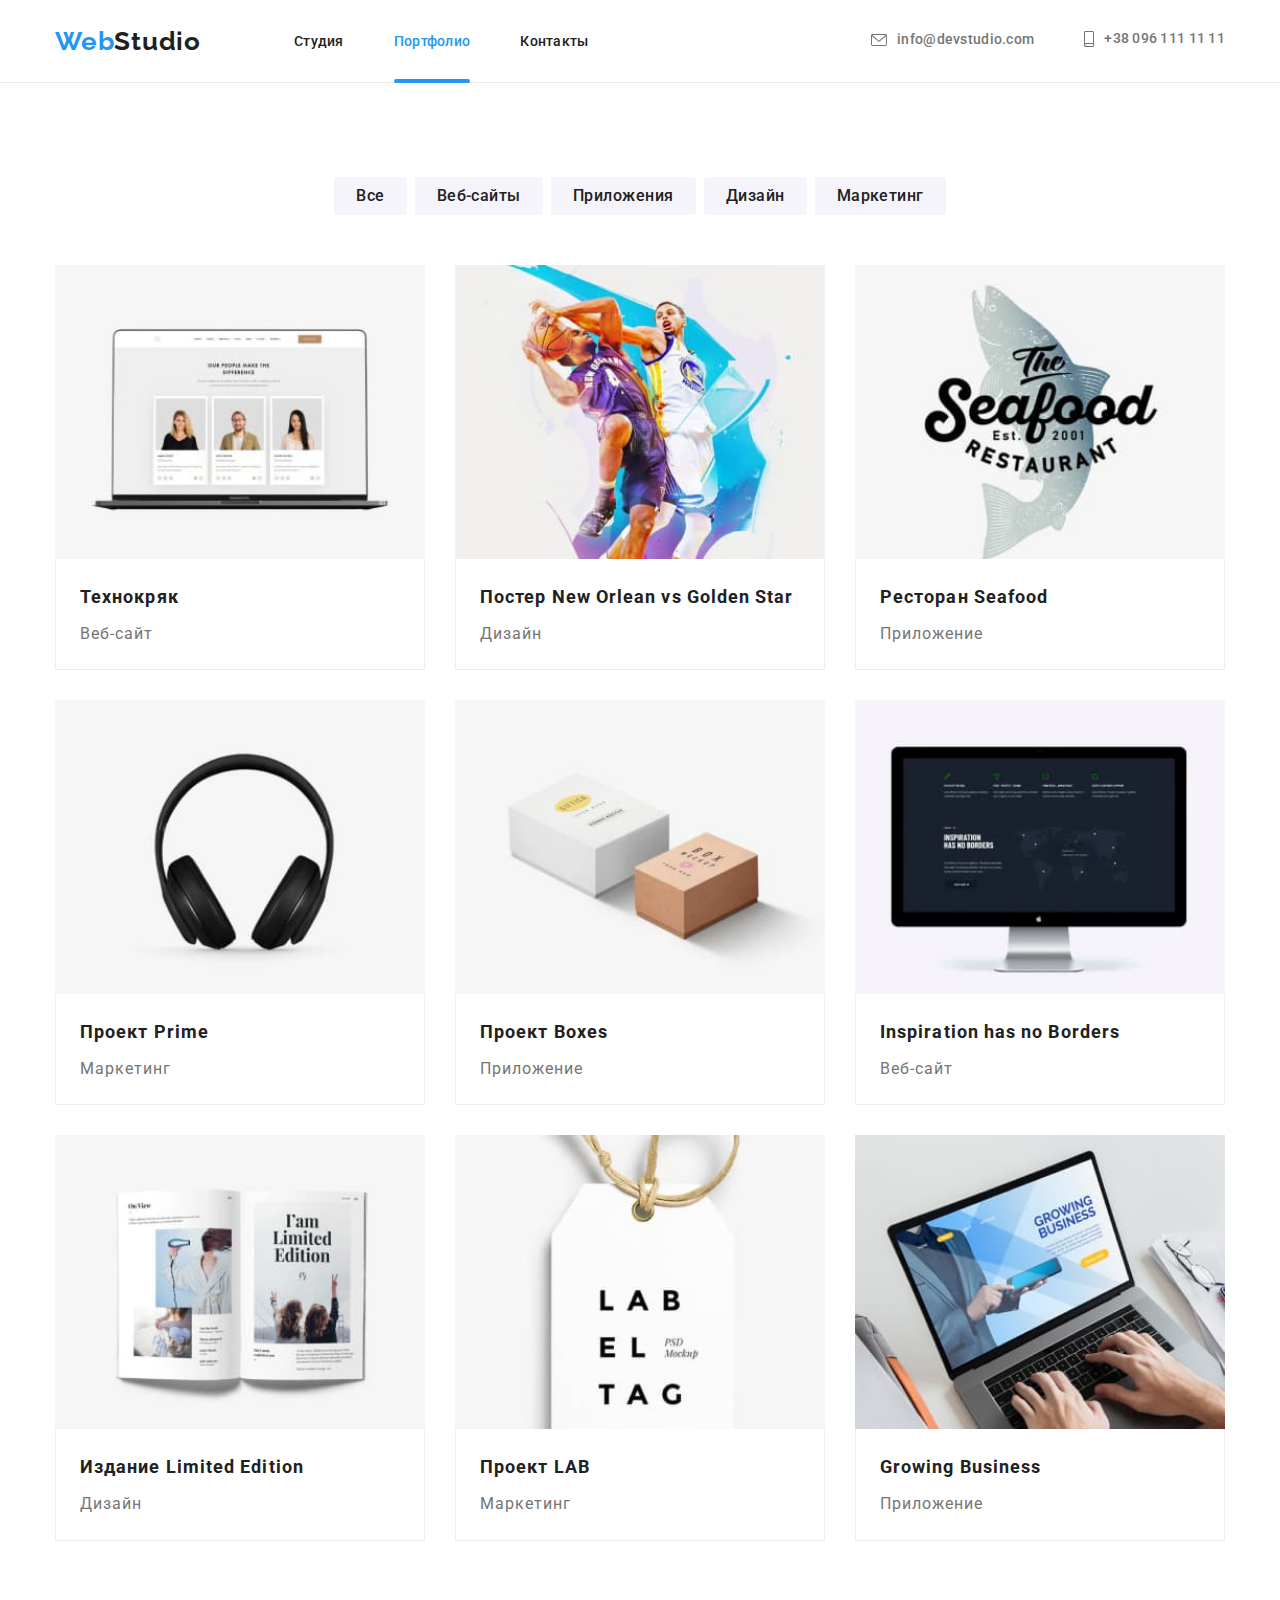
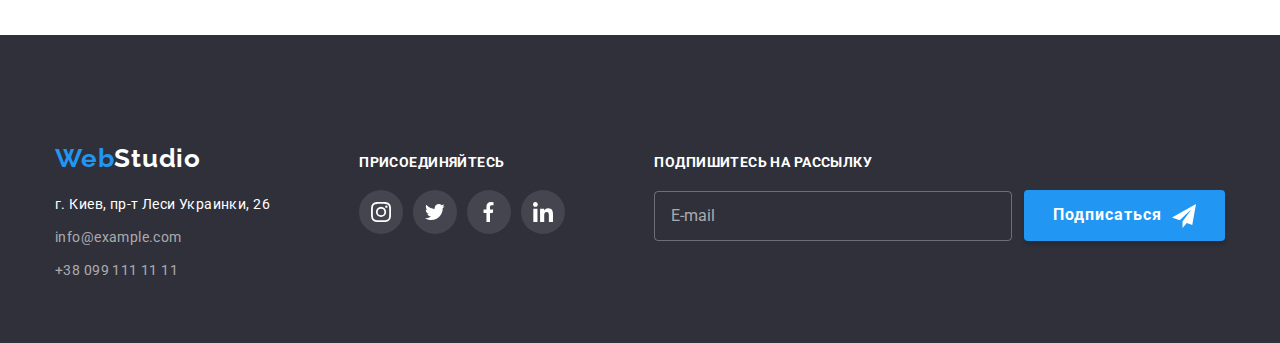
==== commit 7d5ee0ab: "Исправлены ошибки" ====
--- a/portfolio.html
+++ b/portfolio.html
@@ -43,10 +43,12 @@
             <nav class="site-nav">
               <ul class="site-nav__list">
                 <li class="site-nav__item">
-                  <a href="./" class="site-nav__link site-nav__link--current">Студия</a>
+                  <a href="./" class="site-nav__link">Студия</a>
                 </li>
                 <li class="site-nav__item">
-                  <a href="./portfolio.html" class="site-nav__link">Портфолио</a>
+                  <a href="./portfolio.html" class="site-nav__link site-nav__link--current"
+                    >Портфолио</a
+                  >
                 </li>
                 <li class="site-nav__item"><a href="./" class="site-nav__link">Контакты</a></li>
               </ul>
@@ -95,23 +97,21 @@
       <section class="section">
         <div class="container">
           <h1 class="section__title visually-hidden">Portfolio</h1>
-          <div class="filtr__container">
-            <ul class="filtr">
-              <li class="filtr__item"><button type="button" class="filtr__btn">Все</button></li>
-              <li class="filtr__item">
-                <button type="button" class="filtr__btn">Веб-сайты</button>
-              </li>
-              <li class="filtr__item">
-                <button type="button" class="filtr__btn">Приложения</button>
-              </li>
-              <li class="filtr__item">
-                <button type="button" class="filtr__btn">Дизайн</button>
-              </li>
-              <li class="filtr__item">
-                <button type="button" class="filtr__btn">Маркетинг</button>
-              </li>
-            </ul>
-          </div>
+          <ul class="filtr">
+            <li class="filtr__item"><button type="button" class="filtr__btn">Все</button></li>
+            <li class="filtr__item">
+              <button type="button" class="filtr__btn">Веб-сайты</button>
+            </li>
+            <li class="filtr__item">
+              <button type="button" class="filtr__btn">Приложения</button>
+            </li>
+            <li class="filtr__item">
+              <button type="button" class="filtr__btn">Дизайн</button>
+            </li>
+            <li class="filtr__item">
+              <button type="button" class="filtr__btn">Маркетинг</button>
+            </li>
+          </ul>
 
           <ul class="project">
             <li class="project__item">
--- a/css/main.min.css
+++ b/css/main.min.css
@@ -1,2 +1,2 @@
-:root{--text-color: #212121;--text-color-add: #757575;--accent-color: #2196f3;--primary-white-color: #ffffff;--secondary-background-color: #f5f4fa;--background-color-add: #2f303a;--project-card-gap: 30px;--social-link-color: #afb1b8}body{background-color:var(--primary-white-color);font-family:'Roboto', sans-serif;letter-spacing:0.03em}body.modal-open{overflow:hidden}h1,h2,h3,h4,h5,h6,p,ul{margin-top:0;margin-bottom:0;padding-left:0;padding-right:0}ul{list-style:none;padding:0;margin:0}a{text-decoration:none;font-style:normal}img{display:block;max-width:100%;height:auto}.visually-hidden{position:absolute;clip:rect(0 0 0 0);width:1px;height:1px;margin:-1px}.container{padding-left:15px;padding-right:15px;margin-left:auto;margin-right:auto}@media screen and (max-width: 479px){.container{width:100%}}@media screen and (min-width: 480px){.container{width:480px}}@media screen and (min-width: 768px){.container{width:768px}}@media screen and (min-width: 1200px){.container{width:1200px}}.section{padding-top:60px;padding-bottom:60px}@media screen and (min-width: 1200px){.section{padding-top:94px;padding-bottom:94px}}.section--no-padding-top{padding-top:0px}.section--other-background{background-color:var(--secondary-background-color)}.section__title{font-weight:700;font-size:28px;line-height:1.17;letter-spacing:.03em;color:var(--text-color);text-align:center;margin-bottom:30px}@media screen and (min-width: 1200px){.section__title{font-size:36px;margin-bottom:50px}}.button{font-family:inherit;font-weight:700;font-size:16px;line-height:1.88;letter-spacing:.06em;color:var(--primary-white-color);display:inline-block;background-color:var(--accent-color);border:none;min-width:200px;-webkit-border-radius:4px;border-radius:4px;-webkit-box-shadow:0px 4px 4px rgba(0,0,0,0.15);box-shadow:0px 4px 4px rgba(0,0,0,0.15);cursor:pointer;padding:10px 29px;-webkit-transition:background-color 250ms cubic-bezier(0.4, 0, 0.2, 1);-o-transition:background-color 250ms cubic-bezier(0.4, 0, 0.2, 1);transition:background-color 250ms cubic-bezier(0.4, 0, 0.2, 1)}.button:hover,.button:focus{background-color:#188ce8}.logo{font-family:'Raleway', sans-serif;font-weight:700;font-size:26px;line-height:1.19;letter-spacing:.03em;color:var(--text-color);text-decoration:none}.logo span{color:var(--accent-color)}.social__icon{width:20px;height:20px;fill:currentColor}.header{border-bottom:1px solid #ececec}.header__content{position:relative;display:-webkit-box;display:-webkit-flex;display:-ms-flexbox;display:flex;-webkit-box-align:center;-webkit-align-items:center;-ms-flex-align:center;align-items:center;width:100%}@media screen and (max-width: 767px){.header__content{-webkit-box-pack:justify;-webkit-justify-content:space-between;-ms-flex-pack:justify;justify-content:space-between;margin:10px 0}}.header__container{display:-webkit-box;display:-webkit-flex;display:-ms-flexbox;display:flex;-webkit-box-align:center;-webkit-align-items:center;-ms-flex-align:center;align-items:center}.header__nav{background-color:var(--primary-white-color);display:-webkit-box;display:-webkit-flex;display:-ms-flexbox;display:flex;-webkit-box-align:center;-webkit-align-items:center;-ms-flex-align:center;align-items:center;-webkit-box-pack:center;-webkit-justify-content:center;-ms-flex-pack:center;justify-content:center}@media screen and (max-width: 767px){.header__nav{position:absolute;top:0;left:0;width:100%;display:none}.header__nav.is-open{display:-webkit-box;display:-webkit-flex;display:-ms-flexbox;display:flex;padding:48px 40px;-webkit-box-orient:vertical;-webkit-box-direction:normal;-webkit-flex-direction:column;-ms-flex-direction:column;flex-direction:column;-webkit-box-align:start;-webkit-align-items:flex-start;-ms-flex-align:start;align-items:flex-start;z-index:10}}@media screen and (max-width: 767px){.site-nav{display:-webkit-box;display:-webkit-flex;display:-ms-flexbox;display:flex;-webkit-box-orient:vertical;-webkit-box-direction:normal;-webkit-flex-direction:column;-ms-flex-direction:column;flex-direction:column;margin-bottom:302px}}@media screen and (min-width: 768px){.site-nav__list{display:-webkit-box;display:-webkit-flex;display:-ms-flexbox;display:flex;padding-top:32px;padding-bottom:32px}}.site-nav__item:not(:last-child){margin-right:50px}@media screen and (max-width: 767px){.site-nav__item:not(:last-child){margin-bottom:32px}}.site-nav__link{font-weight:500;font-size:14px;line-height:1.14;letter-spacing:.02em;color:var(--text-color);text-decoration:none;-webkit-transition:color 250ms cubic-bezier(0.4, 0, 0.2, 1);-o-transition:color 250ms cubic-bezier(0.4, 0, 0.2, 1);transition:color 250ms cubic-bezier(0.4, 0, 0.2, 1)}@media screen and (max-width: 767px){.site-nav__link{font-weight:500;font-size:40px;line-height:1.17;letter-spacing:.02em;color:var(--text-color)}}.site-nav__link:hover,.site-nav__link:focus{color:var(--accent-color)}.site-nav__link--current{position:relative;color:var(--accent-color)}@media screen and (min-width: 768px){.site-nav__link--current{padding-bottom:32px}}@media screen and (min-width: 768px){.site-nav__link--current::before{display:inline-block;content:'';background-color:var(--accent-color);height:4px;width:100%;-webkit-border-radius:2px;border-radius:2px;position:absolute;bottom:0;left:0;margin-bottom:-2px}}@media screen and (min-width: 768px){.header__logo{margin-right:88px}}@media screen and (min-width: 1200px){.header__logo{margin-right:93px}}.auth-nav{display:-webkit-box;display:-webkit-flex;display:-ms-flexbox;display:flex}@media screen and (max-width: 767px){.auth-nav{display:-webkit-box;display:-webkit-flex;display:-ms-flexbox;display:flex;-webkit-box-orient:vertical;-webkit-box-direction:reverse;-webkit-flex-direction:column-reverse;-ms-flex-direction:column-reverse;flex-direction:column-reverse;margin-bottom:64px}}@media screen and (min-width: 768px){.auth-nav{-webkit-box-orient:vertical;-webkit-box-direction:normal;-webkit-flex-direction:column;-ms-flex-direction:column;flex-direction:column;margin-left:84px}}@media screen and (min-width: 1200px){.auth-nav{-webkit-box-orient:horizontal;-webkit-box-direction:normal;-webkit-flex-direction:row;-ms-flex-direction:row;flex-direction:row;margin-left:286px}}.auth-nav__link{font-weight:500;font-size:14px;line-height:1.14;letter-spacing:.02em;color:var(--text-color);text-decoration:none;-webkit-transition:color 250ms cubic-bezier(0.4, 0, 0.2, 1);-o-transition:color 250ms cubic-bezier(0.4, 0, 0.2, 1);transition:color 250ms cubic-bezier(0.4, 0, 0.2, 1)}@media screen and (max-width: 767px){.auth-nav__link.auth-nav__link-mail{font-weight:500;font-size:24px;line-height:1.14;letter-spacing:.02em;color:var(--text-color-add)}.auth-nav__link.auth-nav__link-tel{font-weight:500;font-size:34px;line-height:1.18;letter-spacing:.02em;color:var(--accent-color)}}.auth-nav__icon-envelope{margin-right:10px;width:16px;height:12px;fill:currentColor}@media screen and (max-width: 767px){.auth-nav__icon-envelope{display:none}}.auth-nav__icon-smartphone{margin-right:10px;width:10px;height:16px;fill:currentColor}@media screen and (max-width: 767px){.auth-nav__icon-smartphone{display:none}}@media screen and (min-width: 768px){.auth-nav__item:not(:last-child){margin-bottom:10px}}@media screen and (min-width: 1200px){.auth-nav__item:not(:last-child){margin-right:50px;margin-bottom:0px}}.auth-nav__link{color:var(--text-color-add);display:-webkit-inline-box;display:-webkit-inline-flex;display:-ms-inline-flexbox;display:inline-flex;-webkit-box-align:center;-webkit-align-items:center;-ms-flex-align:center;align-items:center;-webkit-transition:color 250ms cubic-bezier(0.4, 0, 0.2, 1);-o-transition:color 250ms cubic-bezier(0.4, 0, 0.2, 1);transition:color 250ms cubic-bezier(0.4, 0, 0.2, 1)}.auth-nav__link:hover,.auth-nav__link:focus{color:var(--accent-color)}.social-nav{display:-webkit-box;display:-webkit-flex;display:-ms-flexbox;display:flex}@media screen and (min-width: 768px){.social-nav{display:none}}.social-nav__item{position:relative}.social-nav__item:not(:first-child){margin-left:20px}.social-nav__item:not(:last-child)::after{display:inline-block;content:'';background-color:rgba(33,33,33,0.2);height:100%;width:1px;position:absolute;margin-left:10px}.social-nav__link{font-weight:500;font-size:18px;line-height:1.22;letter-spacing:.02em;color:var(--accent-color)}.menu-button{margin:0;padding:0;border:none;background-color:transparent;margin-left:auto}@media screen and (min-width: 768px){.menu-button{display:none}}.menu-button__icon{fill:black;-webkit-transition:fill 250ms cubic-bezier(0.4, 0, 0.2, 1);-o-transition:fill 250ms cubic-bezier(0.4, 0, 0.2, 1);transition:fill 250ms cubic-bezier(0.4, 0, 0.2, 1)}.menu-button__icon:hover,.menu-button__icon:focus{fill:var(--accent-color)}.menu-button .menu-button__icon--cross{display:none}.menu-button.is-open .menu-button__icon--cross{display:block}.menu-button.is-open .menu-button__icon--menu{display:none}.menu-button.is-open{z-index:999}.hero{max-width:1600px;margin-left:auto;margin-right:auto;background-image:-webkit-gradient(linear, left top, left bottom, from(rgba(47,48,58,0.4)), to(rgba(47,48,58,0.4))),url("../images/background-hero/background-hero-mobile.jpg");background-image:-webkit-linear-gradient(rgba(47,48,58,0.4), rgba(47,48,58,0.4)),url("../images/background-hero/background-hero-mobile.jpg");background-image:-o-linear-gradient(rgba(47,48,58,0.4), rgba(47,48,58,0.4)),url("../images/background-hero/background-hero-mobile.jpg");background-image:linear-gradient(rgba(47,48,58,0.4), rgba(47,48,58,0.4)),url("../images/background-hero/background-hero-mobile.jpg");background-color:var(--background-color-add);-webkit-background-size:cover;background-size:cover;background-repeat:no-repeat;background-position:center;text-align:center;padding-top:118px;padding-bottom:118px}@media (min-device-pixel-ratio: 2), (-webkit-min-device-pixel-ratio: 2), (-o-min-device-pixel-ratio: 2/1), (min-resolution: 192dpi), (min-resolution: 2dppx){.hero{background-image:-webkit-gradient(linear, left top, left bottom, from(rgba(47,48,58,0.4)), to(rgba(47,48,58,0.4))),url("../images/background-hero/background-hero-mobile@2x.jpg");background-image:-webkit-linear-gradient(rgba(47,48,58,0.4), rgba(47,48,58,0.4)),url("../images/background-hero/background-hero-mobile@2x.jpg");background-image:-o-linear-gradient(rgba(47,48,58,0.4), rgba(47,48,58,0.4)),url("../images/background-hero/background-hero-mobile@2x.jpg");background-image:linear-gradient(rgba(47,48,58,0.4), rgba(47,48,58,0.4)),url("../images/background-hero/background-hero-mobile@2x.jpg")}}@media screen and (min-width: 768px){.hero{background-image:-webkit-gradient(linear, left top, left bottom, from(rgba(47,48,58,0.4)), to(rgba(47,48,58,0.4))),url("../images/background-hero/background-hero-tablet.jpg");background-image:-webkit-linear-gradient(rgba(47,48,58,0.4), rgba(47,48,58,0.4)),url("../images/background-hero/background-hero-tablet.jpg");background-image:-o-linear-gradient(rgba(47,48,58,0.4), rgba(47,48,58,0.4)),url("../images/background-hero/background-hero-tablet.jpg");background-image:linear-gradient(rgba(47,48,58,0.4), rgba(47,48,58,0.4)),url("../images/background-hero/background-hero-tablet.jpg")}}@media screen and (min-width: 768px) and (min-device-pixel-ratio: 2), screen and (min-width: 768px) and (-webkit-min-device-pixel-ratio: 2), screen and (min-width: 768px) and (-o-min-device-pixel-ratio: 2/1), screen and (min-width: 768px) and (min-resolution: 192dpi), screen and (min-width: 768px) and (min-resolution: 2dppx){.hero{background-image:-webkit-gradient(linear, left top, left bottom, from(rgba(47,48,58,0.4)), to(rgba(47,48,58,0.4))),url("../images/background-hero/background-hero-tablet@2x.jpg");background-image:-webkit-linear-gradient(rgba(47,48,58,0.4), rgba(47,48,58,0.4)),url("../images/background-hero/background-hero-tablet@2x.jpg");background-image:-o-linear-gradient(rgba(47,48,58,0.4), rgba(47,48,58,0.4)),url("../images/background-hero/background-hero-tablet@2x.jpg");background-image:linear-gradient(rgba(47,48,58,0.4), rgba(47,48,58,0.4)),url("../images/background-hero/background-hero-tablet@2x.jpg")}}@media screen and (min-width: 1200px){.hero{padding-top:200px;padding-bottom:200px;background-image:-webkit-gradient(linear, left top, left bottom, from(rgba(47,48,58,0.4)), to(rgba(47,48,58,0.4))),url("../images/background-hero/background-hero-pc.jpg");background-image:-webkit-linear-gradient(rgba(47,48,58,0.4), rgba(47,48,58,0.4)),url("../images/background-hero/background-hero-pc.jpg");background-image:-o-linear-gradient(rgba(47,48,58,0.4), rgba(47,48,58,0.4)),url("../images/background-hero/background-hero-pc.jpg");background-image:linear-gradient(rgba(47,48,58,0.4), rgba(47,48,58,0.4)),url("../images/background-hero/background-hero-pc.jpg")}}@media screen and (min-width: 1200px) and (min-device-pixel-ratio: 2), screen and (min-width: 1200px) and (-webkit-min-device-pixel-ratio: 2), screen and (min-width: 1200px) and (-o-min-device-pixel-ratio: 2/1), screen and (min-width: 1200px) and (min-resolution: 192dpi), screen and (min-width: 1200px) and (min-resolution: 2dppx){.hero{background-image:-webkit-gradient(linear, left top, left bottom, from(rgba(47,48,58,0.4)), to(rgba(47,48,58,0.4))),url("../images/background-hero/background-hero-pc@2x.jpg");background-image:-webkit-linear-gradient(rgba(47,48,58,0.4), rgba(47,48,58,0.4)),url("../images/background-hero/background-hero-pc@2x.jpg");background-image:-o-linear-gradient(rgba(47,48,58,0.4), rgba(47,48,58,0.4)),url("../images/background-hero/background-hero-pc@2x.jpg");background-image:linear-gradient(rgba(47,48,58,0.4), rgba(47,48,58,0.4)),url("../images/background-hero/background-hero-pc@2x.jpg")}}.hero__title{font-weight:900;font-size:26px;line-height:1.62;letter-spacing:.06em;color:var(--primary-white-color);text-transform:uppercase;margin-bottom:30px}@media screen and (min-width: 1200px){.hero__title{font-weight:900;font-size:44px;line-height:1.36;letter-spacing:.06em;color:var(--primary-white-color)}}@media screen and (min-width: 768px){.particular__block{display:-webkit-box;display:-webkit-flex;display:-ms-flexbox;display:flex;-webkit-flex-wrap:wrap;-ms-flex-wrap:wrap;flex-wrap:wrap;margin-top:-webkit-calc(-1 * var(--project-card-gap));margin-top:calc(-1 * var(--project-card-gap));margin-left:-webkit-calc(-1 * var(--project-card-gap));margin-left:calc(-1 * var(--project-card-gap))}}@media screen and (min-width: 768px){.particular__item{margin-left:var(--project-card-gap);margin-top:var(--project-card-gap);width:-webkit-calc((100% - 60px) / 2);width:calc((100% - 60px) / 2)}}@media screen and (min-width: 1200px){.particular__item{width:-webkit-calc((100% - 120px) / 4);width:calc((100% - 120px) / 4)}.particular__item:last-child{margin-right:0}}.particular__thumb{display:block;padding:25px 0;margin-bottom:30px;background-color:var(--secondary-background-color)}.particular__icon{display:block;width:70px;height:70px;margin:0 auto}.particular__title{font-weight:700;font-size:14px;line-height:1.14;letter-spacing:.03em;color:var(--text-color);text-transform:uppercase;margin-bottom:10px}.particular__text{font-weight:400;font-size:14px;line-height:1.71;letter-spacing:.03em;color:var(--text-color-add)}@media screen and (max-width: 1199px){.section__work{display:none}}.work{display:-webkit-box;display:-webkit-flex;display:-ms-flexbox;display:flex;-webkit-box-align:center;-webkit-align-items:center;-ms-flex-align:center;align-items:center}.work__item{position:relative}.work__item:not(:last-child){margin-right:30px}.work__title{display:-webkit-box;display:-webkit-flex;display:-ms-flexbox;display:flex;-webkit-box-align:center;-webkit-align-items:center;-ms-flex-align:center;align-items:center;-webkit-box-pack:center;-webkit-justify-content:center;-ms-flex-pack:center;justify-content:center;font-weight:700;font-size:14px;line-height:1.14;letter-spacing:.03em;color:var(--primary-white-color);text-transform:uppercase;background-color:rgba(47,48,58,0.8);width:100%;position:absolute;bottom:0;left:0;height:70px}.command{display:-webkit-box;display:-webkit-flex;display:-ms-flexbox;display:flex;-webkit-flex-wrap:wrap;-ms-flex-wrap:wrap;flex-wrap:wrap;margin-top:-webkit-calc(-1 * var(--project-card-gap));margin-top:calc(-1 * var(--project-card-gap));margin-left:-webkit-calc(-1 * var(--project-card-gap));margin-left:calc(-1 * var(--project-card-gap))}.command__item{background-color:var(--primary-white-color);-webkit-border-radius:4px;border-radius:4px;-webkit-box-shadow:0px 1px 3px rgba(0,0,0,0.12),0px 1px 1px rgba(0,0,0,0.14),0px 2px 1px rgba(0,0,0,0.2);box-shadow:0px 1px 3px rgba(0,0,0,0.12),0px 1px 1px rgba(0,0,0,0.14),0px 2px 1px rgba(0,0,0,0.2);text-align:center;overflow:hidden;margin-left:var(--project-card-gap);margin-top:var(--project-card-gap)}@media screen and (min-width: 768px){.command__item{-webkit-flex-basis:-webkit-calc((100% - 60px) / 2);-ms-flex-preferred-size:calc((100% - 60px) / 2);flex-basis:calc((100% - 60px) / 2)}}@media screen and (min-width: 1200px){.command__item{-webkit-flex-basis:-webkit-calc((100% - 120px) / 4);-ms-flex-preferred-size:calc((100% - 120px) / 4);flex-basis:calc((100% - 120px) / 4)}}.command__img{width:450px;height:460px}@media screen and (min-width: 768px){.command__img{width:354px;height:374px}}@media screen and (min-width: 1200px){.command__img{width:270px;height:260px}}.command__thumb{padding:30px 0}.command__title{font-weight:500;font-size:16px;line-height:1.19;letter-spacing:.03em;color:var(--text-color);margin-bottom:10px}.command__text{margin-bottom:16px;font-weight:400;font-size:16px;line-height:1.19;letter-spacing:.03em;color:var(--text-color-add)}.social{display:-webkit-box;display:-webkit-flex;display:-ms-flexbox;display:flex;-webkit-box-pack:center;-webkit-justify-content:center;-ms-flex-pack:center;justify-content:center;width:100%}.social__link{display:-webkit-box;display:-webkit-flex;display:-ms-flexbox;display:flex;-webkit-box-align:center;-webkit-align-items:center;-ms-flex-align:center;align-items:center;-webkit-box-pack:center;-webkit-justify-content:center;-ms-flex-pack:center;justify-content:center;-webkit-border-radius:50%;border-radius:50%;height:44px;width:44px;color:var(--social-link-color);-webkit-transition:color 250ms cubic-bezier(0.4, 0, 0.2, 1),background-color 250ms cubic-bezier(0.4, 0, 0.2, 1);-o-transition:color 250ms cubic-bezier(0.4, 0, 0.2, 1),background-color 250ms cubic-bezier(0.4, 0, 0.2, 1);transition:color 250ms cubic-bezier(0.4, 0, 0.2, 1),background-color 250ms cubic-bezier(0.4, 0, 0.2, 1)}.social__link:hover,.social__link:focus{background-color:var(--accent-color);color:var(--primary-white-color)}.social__item:not(:last-child){margin-right:10px}.client{display:-webkit-box;display:-webkit-flex;display:-ms-flexbox;display:flex;-webkit-box-align:center;-webkit-align-items:center;-ms-flex-align:center;align-items:center;-webkit-box-pack:center;-webkit-justify-content:center;-ms-flex-pack:center;justify-content:center;-webkit-flex-wrap:wrap;-ms-flex-wrap:wrap;flex-wrap:wrap;margin-top:-webkit-calc(-1 * var(--project-card-gap));margin-top:calc(-1 * var(--project-card-gap));margin-left:-webkit-calc(-1 * var(--project-card-gap));margin-left:calc(-1 * var(--project-card-gap))}.client__item{margin-left:var(--project-card-gap);margin-top:var(--project-card-gap)}.client__link{display:-webkit-box;display:-webkit-flex;display:-ms-flexbox;display:flex;-webkit-box-align:center;-webkit-align-items:center;-ms-flex-align:center;align-items:center;-webkit-box-pack:center;-webkit-justify-content:center;-ms-flex-pack:center;justify-content:center;padding:16px 51px;-webkit-flex-basis:-webkit-calc((100% - 60px) / 2);-ms-flex-preferred-size:calc((100% - 60px) / 2);flex-basis:calc((100% - 60px) / 2);border:1px solid var(--social-link-color);-webkit-border-radius:4px;border-radius:4px;color:var(--social-link-color);-webkit-transition:color 250ms cubic-bezier(0.4, 0, 0.2, 1),border-color 250ms cubic-bezier(0.4, 0, 0.2, 1);-o-transition:color 250ms cubic-bezier(0.4, 0, 0.2, 1),border-color 250ms cubic-bezier(0.4, 0, 0.2, 1);transition:color 250ms cubic-bezier(0.4, 0, 0.2, 1),border-color 250ms cubic-bezier(0.4, 0, 0.2, 1)}.client__link:hover,.client__link:focus{color:var(--accent-color);border-color:var(--accent-color)}@media screen and (min-width: 768px){.client__link{-webkit-flex-basis:-webkit-calc((100% - 90px) / 3);-ms-flex-preferred-size:calc((100% - 90px) / 3);flex-basis:calc((100% - 90px) / 3)}}@media screen and (min-width: 1200px){.client__link{padding:16px 31px;-webkit-flex-wrap:nowrap;-ms-flex-wrap:nowrap;flex-wrap:nowrap}}.client__icon{fill:currentColor;width:106px;height:60px}.footer{padding:60px 0;background-color:var(--background-color-add)}.footer__container{text-align:center}@media screen and (min-width: 768px){.footer__container{display:-webkit-box;display:-webkit-flex;display:-ms-flexbox;display:flex;-webkit-box-align:center;-webkit-align-items:center;-ms-flex-align:center;align-items:center;-webkit-box-pack:center;-webkit-justify-content:center;-ms-flex-pack:center;justify-content:center;-webkit-flex-wrap:wrap;-ms-flex-wrap:wrap;flex-wrap:wrap;-webkit-box-align:baseline;-webkit-align-items:baseline;-ms-flex-align:baseline;align-items:baseline}}@media screen and (min-width: 1200px){.footer__container{-webkit-box-pack:justify;-webkit-justify-content:space-between;-ms-flex-pack:justify;justify-content:space-between;text-align:left}}.footer__logo{display:inline-block;font-size:24px;margin-bottom:20px;color:var(--primary-white-color)}@media screen and (min-width: 1200px){.footer__logo{font-size:26px}}.contacts{margin-bottom:60px}@media screen and (min-width: 768px){.contacts{margin-right:165px}}@media screen and (min-width: 1200px){.contacts{margin-right:70px;margin-bottom:0}}.contacts__item:not(:last-child){margin-bottom:9px}.contacts__address{font-weight:400;font-size:14px;line-height:1.71;letter-spacing:.03em;color:var(--primary-white-color)}.contacts__mail,.contacts__tel{font-weight:400;font-size:14px;line-height:1.71;letter-spacing:.03em;color:rgba(255,255,255,0.6)}.subscribe{margin-bottom:60px}@media screen and (min-width: 1200px){.subscribe{margin-right:90px;margin-bottom:0}}.subscribe__title{font-weight:700;font-size:14px;line-height:1.14;letter-spacing:.03em;color:var(--primary-white-color);text-transform:uppercase;margin-bottom:20px}.subscribe__list{display:-webkit-box;display:-webkit-flex;display:-ms-flexbox;display:flex;-webkit-box-align:center;-webkit-align-items:center;-ms-flex-align:center;align-items:center;-webkit-box-pack:center;-webkit-justify-content:center;-ms-flex-pack:center;justify-content:center}.subscribe__item:not(:last-child){margin-right:10px}.subscribe__link{height:44px;width:44px;display:-webkit-box;display:-webkit-flex;display:-ms-flexbox;display:flex;-webkit-box-align:center;-webkit-align-items:center;-ms-flex-align:center;align-items:center;-webkit-box-pack:center;-webkit-justify-content:center;-ms-flex-pack:center;justify-content:center;-webkit-border-radius:50%;border-radius:50%;color:var(--primary-white-color);background-color:rgba(255,255,255,0.1);-webkit-transition:color 250ms cubic-bezier(0.4, 0, 0.2, 1),background-color 250ms cubic-bezier(0.4, 0, 0.2, 1);-o-transition:color 250ms cubic-bezier(0.4, 0, 0.2, 1),background-color 250ms cubic-bezier(0.4, 0, 0.2, 1);transition:color 250ms cubic-bezier(0.4, 0, 0.2, 1),background-color 250ms cubic-bezier(0.4, 0, 0.2, 1)}.subscribe__link:last-child{margin-right:0}.subscribe__link:hover,.subscribe__link:focus{background-color:var(--accent-color)}@media screen and (min-width: 1200px){.mailing__form{display:-webkit-box;display:-webkit-flex;display:-ms-flexbox;display:flex;-webkit-box-align:center;-webkit-align-items:center;-ms-flex-align:center;align-items:center;-webkit-box-pack:center;-webkit-justify-content:center;-ms-flex-pack:center;justify-content:center}}@media screen and (min-width: 1200px){.mailing__label{margin-right:12px}}.mailing__submit{width:100%;border:1px solid rgba(255,255,255,0.3);-webkit-border-radius:4px;border-radius:4px;background-color:transparent;padding:15px 16px;color:rgba(255,255,255,0.6);font-family:inherit;margin-bottom:20px}@media screen and (min-width: 1200px){.mailing__submit{width:358px;height:50px;margin-bottom:0}}.mailing__submit::-webkit-input-placeholder{color:rgba(255,255,255,0.6)}.mailing__submit:-ms-input-placeholder{color:rgba(255,255,255,0.6)}.mailing__submit::-ms-input-placeholder{color:rgba(255,255,255,0.6)}.mailing__submit::placeholder{color:rgba(255,255,255,0.6)}.mailing__btn{display:-webkit-inline-box;display:-webkit-inline-flex;display:-ms-inline-flexbox;display:inline-flex;-webkit-box-pack:center;-webkit-justify-content:center;-ms-flex-pack:center;justify-content:center;-webkit-box-align:center;-webkit-align-items:center;-ms-flex-align:center;align-items:center}.mailing__icon{width:24px;height:24px;fill:var(--primary-white-color);margin-left:10px}.filtr{display:-webkit-box;display:-webkit-flex;display:-ms-flexbox;display:flex;-webkit-box-align:center;-webkit-align-items:center;-ms-flex-align:center;align-items:center;-webkit-flex-wrap:wrap;-ms-flex-wrap:wrap;flex-wrap:wrap;margin-left:-8px;margin-top:-15px}@media screen and (min-width: 768px){.filtr{-webkit-box-pack:center;-webkit-justify-content:center;-ms-flex-pack:center;justify-content:center}}.filtr__container{margin-bottom:40px}@media screen and (min-width: 1200px){.filtr__container{margin-bottom:50px}}.filtr__item{margin-left:8px;margin-top:15px}.filtr__btn{font-family:Roboto;font-weight:500;font-size:16px;line-height:1.62;letter-spacing:.03em;color:var(--text-color);text-align:center;background-color:var(--secondary-background-color);border:none;-webkit-border-radius:4px;border-radius:4px;padding:6px 22px;-webkit-transition:color 250ms cubic-bezier(0.4, 0, 0.2, 1),border-color 250ms cubic-bezier(0.4, 0, 0.2, 1),-webkit-box-shadow 250ms cubic-bezier(0.4, 0, 0.2, 1);transition:color 250ms cubic-bezier(0.4, 0, 0.2, 1),border-color 250ms cubic-bezier(0.4, 0, 0.2, 1),-webkit-box-shadow 250ms cubic-bezier(0.4, 0, 0.2, 1);-o-transition:color 250ms cubic-bezier(0.4, 0, 0.2, 1),border-color 250ms cubic-bezier(0.4, 0, 0.2, 1),box-shadow 250ms cubic-bezier(0.4, 0, 0.2, 1);transition:color 250ms cubic-bezier(0.4, 0, 0.2, 1),border-color 250ms cubic-bezier(0.4, 0, 0.2, 1),box-shadow 250ms cubic-bezier(0.4, 0, 0.2, 1);transition:color 250ms cubic-bezier(0.4, 0, 0.2, 1),border-color 250ms cubic-bezier(0.4, 0, 0.2, 1),box-shadow 250ms cubic-bezier(0.4, 0, 0.2, 1),-webkit-box-shadow 250ms cubic-bezier(0.4, 0, 0.2, 1)}.filtr__btn:hover,.filtr__btn:focus{background-color:var(--accent-color);color:var(--primary-white-color);-webkit-box-shadow:0px 3px 1px rgba(0,0,0,0.1),0px 1px 2px rgba(0,0,0,0.08),0px 2px 2px rgba(0,0,0,0.12);box-shadow:0px 3px 1px rgba(0,0,0,0.1),0px 1px 2px rgba(0,0,0,0.08),0px 2px 2px rgba(0,0,0,0.12);cursor:pointer}.project{display:-webkit-box;display:-webkit-flex;display:-ms-flexbox;display:flex;-webkit-flex-wrap:wrap;-ms-flex-wrap:wrap;flex-wrap:wrap;margin-top:-webkit-calc(-1 * var(--project-card-gap));margin-top:calc(-1 * var(--project-card-gap));margin-left:-webkit-calc(-1 * var(--project-card-gap));margin-left:calc(-1 * var(--project-card-gap))}.project__item{background-color:var(--primary-white-color);margin-left:var(--project-card-gap);margin-top:var(--project-card-gap);-webkit-flex-basis:100%;-ms-flex-preferred-size:100%;flex-basis:100%;display:-webkit-box;display:-webkit-flex;display:-ms-flexbox;display:flex}@media screen and (min-width: 768px){.project__item{-webkit-flex-basis:-webkit-calc((100% - var(--project-card-gap) * 2) / 2);-ms-flex-preferred-size:calc((100% - var(--project-card-gap) * 2) / 2);flex-basis:calc((100% - var(--project-card-gap) * 2) / 2)}}@media screen and (min-width: 1200px){.project__item{-webkit-flex-basis:-webkit-calc((100% - var(--project-card-gap) * 3) / 3);-ms-flex-preferred-size:calc((100% - var(--project-card-gap) * 3) / 3);flex-basis:calc((100% - var(--project-card-gap) * 3) / 3)}}.project__link{-webkit-transition:-webkit-box-shadow 250ms cubic-bezier(0.4, 0, 0.2, 1);transition:-webkit-box-shadow 250ms cubic-bezier(0.4, 0, 0.2, 1);-o-transition:box-shadow 250ms cubic-bezier(0.4, 0, 0.2, 1);transition:box-shadow 250ms cubic-bezier(0.4, 0, 0.2, 1);transition:box-shadow 250ms cubic-bezier(0.4, 0, 0.2, 1), -webkit-box-shadow 250ms cubic-bezier(0.4, 0, 0.2, 1);display:-webkit-box;display:-webkit-flex;display:-ms-flexbox;display:flex}.project__link:hover,.project__link:focus{-webkit-box-shadow:0px 1px 1px rgba(0,0,0,0.12),0px 4px 4px rgba(0,0,0,0.06),1px 4px 6px rgba(0,0,0,0.16);box-shadow:0px 1px 1px rgba(0,0,0,0.12),0px 4px 4px rgba(0,0,0,0.06),1px 4px 6px rgba(0,0,0,0.16)}.project__article{display:-webkit-box;display:-webkit-flex;display:-ms-flexbox;display:flex;-webkit-box-orient:vertical;-webkit-box-direction:normal;-webkit-flex-direction:column;-ms-flex-direction:column;flex-direction:column}.project__thumb{position:relative;overflow:hidden}.project__overley{background-color:rgba(33,150,243,0.9);position:absolute;left:0;top:0;width:100%;height:100%;padding:63px 24px;-webkit-transform:translateY(101%);-ms-transform:translateY(101%);transform:translateY(101%);-webkit-transition:-webkit-transform 250ms cubic-bezier(0.4, 0, 0.2, 1);transition:-webkit-transform 250ms cubic-bezier(0.4, 0, 0.2, 1);-o-transition:transform 250ms cubic-bezier(0.4, 0, 0.2, 1);transition:transform 250ms cubic-bezier(0.4, 0, 0.2, 1);transition:transform 250ms cubic-bezier(0.4, 0, 0.2, 1), -webkit-transform 250ms cubic-bezier(0.4, 0, 0.2, 1)}.project__link:hover .project__overley,.project__link:focus .project__overley{-webkit-transform:translateY(0);-ms-transform:translateY(0);transform:translateY(0)}.project__overley-text{font-weight:400;font-size:18px;line-height:1.56;letter-spacing:.03em;color:var(--primary-white-color)}.project__card{display:-webkit-box;display:-webkit-flex;display:-ms-flexbox;display:flex;-webkit-box-orient:vertical;-webkit-box-direction:normal;-webkit-flex-direction:column;-ms-flex-direction:column;flex-direction:column;-webkit-box-flex:1;-webkit-flex-grow:1;-ms-flex-positive:1;flex-grow:1;padding:20px 24px;border:1px solid #eee;border-top:none}.project__title{font-weight:700;font-size:18px;line-height:2;letter-spacing:.06em;color:var(--text-color);margin-bottom:4px}.project__description{font-weight:400;font-size:16px;line-height:1.88;letter-spacing:.06em;color:var(--text-color-add)}.project__img{width:100%}.backdrop{position:fixed;top:0;left:0;width:100%;height:100%;background-color:rgba(0,0,0,0.2);opacity:1;-webkit-transition:opacity 250ms cubic-bezier(0.4, 0, 0.2, 1);-o-transition:opacity 250ms cubic-bezier(0.4, 0, 0.2, 1);transition:opacity 250ms cubic-bezier(0.4, 0, 0.2, 1);padding:93px 15px;overflow-y:scroll}.backdrop.is-hidden{opacity:0;pointer-events:none;visibility:visible}.modal{position:relative;-webkit-transition:-webkit-transform 250ms cubic-bezier(0.4, 0, 0.2, 1);transition:-webkit-transform 250ms cubic-bezier(0.4, 0, 0.2, 1);-o-transition:transform 250ms cubic-bezier(0.4, 0, 0.2, 1);transition:transform 250ms cubic-bezier(0.4, 0, 0.2, 1);transition:transform 250ms cubic-bezier(0.4, 0, 0.2, 1), -webkit-transform 250ms cubic-bezier(0.4, 0, 0.2, 1);min-height:581px;background-color:var(--primary-white-color);-webkit-box-shadow:0px 1px 3px rgba(0,0,0,0.12),0px 1px 1px rgba(0,0,0,0.14),0px 2px 1px rgba(0,0,0,0.2);box-shadow:0px 1px 3px rgba(0,0,0,0.12),0px 1px 1px rgba(0,0,0,0.14),0px 2px 1px rgba(0,0,0,0.2);-webkit-border-radius:4px;border-radius:4px;padding:40px}@media screen and (min-width: 768px){.modal{position:absolute;left:50%;top:50%;-webkit-transform:translate(-50%, -50%) scale(1);-ms-transform:translate(-50%, -50%) scale(1);transform:translate(-50%, -50%) scale(1);max-width:450px;width:100%}}@media screen and (min-width: 1200px){.modal{max-width:528px}}.backdrop.is-hidden .modal{-webkit-transform:translate(-50%, -50%) scale(1.2);-ms-transform:translate(-50%, -50%) scale(1.2);transform:translate(-50%, -50%) scale(1.2)}.modal__title{display:block;font-weight:700;font-size:20px;line-height:1.15;letter-spacing:.03em;color:var(--text-color);text-align:center;margin-bottom:12px}.button__close{width:30px;height:30px;display:-webkit-box;display:-webkit-flex;display:-ms-flexbox;display:flex;-webkit-box-align:center;-webkit-align-items:center;-ms-flex-align:center;align-items:center;-webkit-box-pack:center;-webkit-justify-content:center;-ms-flex-pack:center;justify-content:center;position:absolute;top:8px;right:8px;cursor:pointer;background:#ffffff;border:1px solid rgba(0,0,0,0.1);-webkit-border-radius:50%;border-radius:50%}.button__icon{width:32px;height:32px;fill:black;-webkit-transition:fill 250ms cubic-bezier(0.4, 0, 0.2, 1);-o-transition:fill 250ms cubic-bezier(0.4, 0, 0.2, 1);transition:fill 250ms cubic-bezier(0.4, 0, 0.2, 1)}.button__close:hover .button__icon{fill:var(--accent-color)}.form__box{display:block;position:relative;font-family:inherit;font-weight:400;font-size:12px;line-height:1.17;letter-spacing:.01em;color:var(--text-color-add);margin-bottom:10px}.form__input{width:100%;border:1px solid rgba(33,33,33,0.2);-webkit-border-radius:4px;border-radius:4px;height:40px;padding:0 10px 0 42px;margin-top:4px;color:var(--text-color);-webkit-transition:border-color 250ms cubic-bezier(0.4, 0, 0.2, 1);-o-transition:border-color 250ms cubic-bezier(0.4, 0, 0.2, 1);transition:border-color 250ms cubic-bezier(0.4, 0, 0.2, 1)}.form__input:focus{outline:none;border-color:var(--accent-color)}.form__icon{position:absolute;top:50%;left:12px;height:18px;width:18px;color:var(--text-color);-webkit-transition:fill 250ms cubic-bezier(0.4, 0, 0.2, 1);-o-transition:fill 250ms cubic-bezier(0.4, 0, 0.2, 1);transition:fill 250ms cubic-bezier(0.4, 0, 0.2, 1)}.form__input:focus+.form__icon{fill:var(--accent-color)}.textarea{margin-bottom:20px}.textarea__input{display:block;min-height:120px;padding:12px 16px;resize:none;font-family:inherit}.textarea__input::-webkit-input-placeholder{color:rgba(117,117,117,0.5);font-family:inherit}.textarea__input:-ms-input-placeholder{color:rgba(117,117,117,0.5);font-family:inherit}.textarea__input::-ms-input-placeholder{color:rgba(117,117,117,0.5);font-family:inherit}.textarea__input::placeholder{color:rgba(117,117,117,0.5);font-family:inherit}.policy__lable{display:-webkit-box;display:-webkit-flex;display:-ms-flexbox;display:flex;-webkit-box-align:center;-webkit-align-items:center;-ms-flex-align:center;align-items:center;-webkit-box-pack:center;-webkit-justify-content:center;-ms-flex-pack:center;justify-content:center;font-weight:400;font-size:12px;line-height:1.71;letter-spacing:.03em;color:var(--text-color-add);cursor:pointer}@media screen and (min-width: 1200px){.policy__lable{font-size:14px}}.policy__lable a{margin-left:4px;color:var(--accent-color)}.policy__checkbox{position:absolute;clip:rect(0 0 0 0);width:1px;height:1px;margin:-1px}.modal__btn{display:block;margin:0 auto;margin-top:30px}.policy__icon{height:16px;width:16px;fill:transparent;border:1px solid #212121;-webkit-border-radius:2px;border-radius:2px;border-width:2px;margin-right:7px;-webkit-transition:background-color 250ms cubic-bezier(0.4, 0, 0.2, 1),fill 250ms cubic-bezier(0.4, 0, 0.2, 1),border 250ms cubic-bezier(0.4, 0, 0.2, 1);-o-transition:background-color 250ms cubic-bezier(0.4, 0, 0.2, 1),fill 250ms cubic-bezier(0.4, 0, 0.2, 1),border 250ms cubic-bezier(0.4, 0, 0.2, 1);transition:background-color 250ms cubic-bezier(0.4, 0, 0.2, 1),fill 250ms cubic-bezier(0.4, 0, 0.2, 1),border 250ms cubic-bezier(0.4, 0, 0.2, 1)}.policy__checkbox:checked+.policy__lable .policy__icon{fill:var(--primary-white-color);background-color:var(--accent-color);border-color:var(--accent-color)}
+:root{--text-color: #212121;--text-color-add: #757575;--accent-color: #2196f3;--primary-white-color: #ffffff;--secondary-background-color: #f5f4fa;--background-color-add: #2f303a;--project-card-gap: 30px;--social-link-color: #afb1b8}body{background-color:var(--primary-white-color);font-family:'Roboto', sans-serif;letter-spacing:0.03em}body.modal-open{overflow:hidden}h1,h2,h3,h4,h5,h6,p,ul{margin-top:0;margin-bottom:0;padding-left:0;padding-right:0}ul{list-style:none;padding:0;margin:0}a{text-decoration:none;font-style:normal}img{display:block;max-width:100%;height:auto}.visually-hidden{position:absolute;clip:rect(0 0 0 0);width:1px;height:1px;margin:-1px}.container{padding-left:15px;padding-right:15px;margin-left:auto;margin-right:auto}@media screen and (max-width: 479px){.container{width:100%}}@media screen and (min-width: 480px){.container{width:480px}}@media screen and (min-width: 768px){.container{width:768px}}@media screen and (min-width: 1200px){.container{width:1200px}}.section{padding-top:60px;padding-bottom:60px}@media screen and (min-width: 1200px){.section{padding-top:94px;padding-bottom:94px}}.section--no-padding-top{padding-top:0px}.section--other-background{background-color:var(--secondary-background-color)}.section__title{font-weight:700;font-size:28px;line-height:1.17;letter-spacing:.03em;color:var(--text-color);text-align:center;margin-bottom:30px}@media screen and (min-width: 1200px){.section__title{font-size:36px;margin-bottom:50px}}.button{font-family:inherit;font-weight:700;font-size:16px;line-height:1.88;letter-spacing:.06em;color:var(--primary-white-color);display:inline-block;background-color:var(--accent-color);border:none;min-width:200px;-webkit-border-radius:4px;border-radius:4px;-webkit-box-shadow:0px 4px 4px rgba(0,0,0,0.15);box-shadow:0px 4px 4px rgba(0,0,0,0.15);cursor:pointer;padding:10px 29px;-webkit-transition:background-color 250ms cubic-bezier(0.4, 0, 0.2, 1);-o-transition:background-color 250ms cubic-bezier(0.4, 0, 0.2, 1);transition:background-color 250ms cubic-bezier(0.4, 0, 0.2, 1)}.button:hover,.button:focus{background-color:#188ce8}.logo{font-family:'Raleway', sans-serif;font-weight:700;font-size:26px;line-height:1.19;letter-spacing:.03em;color:var(--text-color);text-decoration:none}.logo span{color:var(--accent-color)}.social__icon{width:20px;height:20px;fill:currentColor}.header{border-bottom:1px solid #ececec}@media screen and (max-width: 767px){.header{padding-top:10px}}.header__content{position:relative;display:-webkit-box;display:-webkit-flex;display:-ms-flexbox;display:flex;-webkit-box-align:center;-webkit-align-items:center;-ms-flex-align:center;align-items:center;width:100%}@media screen and (max-width: 767px){.header__content{-webkit-box-pack:justify;-webkit-justify-content:space-between;-ms-flex-pack:justify;justify-content:space-between}}.header__container{display:-webkit-box;display:-webkit-flex;display:-ms-flexbox;display:flex;-webkit-box-align:center;-webkit-align-items:center;-ms-flex-align:center;align-items:center}.header__nav{background-color:var(--primary-white-color);display:-webkit-box;display:-webkit-flex;display:-ms-flexbox;display:flex;-webkit-box-align:center;-webkit-align-items:center;-ms-flex-align:center;align-items:center;-webkit-box-pack:center;-webkit-justify-content:center;-ms-flex-pack:center;justify-content:center;-webkit-box-align:baseline;-webkit-align-items:baseline;-ms-flex-align:baseline;align-items:baseline;width:100%}@media screen and (max-width: 767px){.header__nav{position:absolute;top:0;left:0;width:100%;display:none}.header__nav.is-open{display:-webkit-box;display:-webkit-flex;display:-ms-flexbox;display:flex;padding:48px 40px;-webkit-box-orient:vertical;-webkit-box-direction:normal;-webkit-flex-direction:column;-ms-flex-direction:column;flex-direction:column;-webkit-box-align:start;-webkit-align-items:flex-start;-ms-flex-align:start;align-items:flex-start;z-index:10}}@media screen and (max-width: 767px){.site-nav{display:-webkit-box;display:-webkit-flex;display:-ms-flexbox;display:flex;-webkit-box-orient:vertical;-webkit-box-direction:normal;-webkit-flex-direction:column;-ms-flex-direction:column;flex-direction:column;margin-bottom:302px}}@media screen and (min-width: 768px){.site-nav__list{display:-webkit-box;display:-webkit-flex;display:-ms-flexbox;display:flex;padding-top:32px;padding-bottom:32px}}.site-nav__item:not(:last-child){margin-right:50px}@media screen and (max-width: 767px){.site-nav__item:not(:last-child){margin-bottom:32px}}.site-nav__link{font-weight:500;font-size:12px;line-height:1.14;letter-spacing:.02em;color:var(--text-color);text-decoration:none;-webkit-transition:color 250ms cubic-bezier(0.4, 0, 0.2, 1);-o-transition:color 250ms cubic-bezier(0.4, 0, 0.2, 1);transition:color 250ms cubic-bezier(0.4, 0, 0.2, 1)}@media screen and (max-width: 767px){.site-nav__link{font-weight:500;font-size:40px;line-height:1.17;letter-spacing:.02em;color:var(--text-color)}}@media screen and (min-width: 1200px){.site-nav__link{font-size:14px}}.site-nav__link:hover,.site-nav__link:focus{color:var(--accent-color)}.site-nav__link--current{position:relative;color:var(--accent-color)}@media screen and (min-width: 768px){.site-nav__link--current{padding-bottom:32px}}@media screen and (min-width: 768px){.site-nav__link--current::before{display:inline-block;content:'';background-color:var(--accent-color);height:4px;width:100%;-webkit-border-radius:2px;border-radius:2px;position:absolute;bottom:0;left:0;margin-bottom:-2px}}@media screen and (min-width: 768px){.header__logo{margin-right:88px}}@media screen and (min-width: 1200px){.header__logo{margin-right:93px}}@media screen and (max-width: 767px){.auth-nav{display:-webkit-box;display:-webkit-flex;display:-ms-flexbox;display:flex;-webkit-box-orient:vertical;-webkit-box-direction:reverse;-webkit-flex-direction:column-reverse;-ms-flex-direction:column-reverse;flex-direction:column-reverse;margin-bottom:64px}}@media screen and (min-width: 768px){.auth-nav{margin-left:auto}}@media screen and (min-width: 1200px){.auth-nav{display:-webkit-box;display:-webkit-flex;display:-ms-flexbox;display:flex;-webkit-box-align:center;-webkit-align-items:center;-ms-flex-align:center;align-items:center}}.auth-nav__link{font-weight:500;font-size:14px;line-height:1.14;letter-spacing:.02em;color:var(--text-color);text-decoration:none;-webkit-transition:color 250ms cubic-bezier(0.4, 0, 0.2, 1);-o-transition:color 250ms cubic-bezier(0.4, 0, 0.2, 1);transition:color 250ms cubic-bezier(0.4, 0, 0.2, 1)}@media screen and (max-width: 767px){.auth-nav__link.auth-nav__link-mail{font-weight:500;font-size:24px;line-height:1.14;letter-spacing:.02em;color:var(--text-color-add)}.auth-nav__link.auth-nav__link-tel{font-weight:500;font-size:34px;line-height:1.18;letter-spacing:.02em;color:var(--accent-color)}}.auth-nav__icon-envelope{margin-right:10px;width:16px;height:12px;fill:currentColor}@media screen and (max-width: 767px){.auth-nav__icon-envelope{display:none}}.auth-nav__icon-smartphone{margin-right:10px;width:10px;height:16px;fill:currentColor}@media screen and (max-width: 767px){.auth-nav__icon-smartphone{display:none}}@media screen and (min-width: 768px){.auth-nav__item:not(:last-child){margin-bottom:10px}}@media screen and (min-width: 1200px){.auth-nav__item:not(:last-child){margin-right:50px;margin-bottom:0px}}.auth-nav__link{color:var(--text-color-add);display:-webkit-inline-box;display:-webkit-inline-flex;display:-ms-inline-flexbox;display:inline-flex;-webkit-box-align:center;-webkit-align-items:center;-ms-flex-align:center;align-items:center;-webkit-transition:color 250ms cubic-bezier(0.4, 0, 0.2, 1);-o-transition:color 250ms cubic-bezier(0.4, 0, 0.2, 1);transition:color 250ms cubic-bezier(0.4, 0, 0.2, 1)}.auth-nav__link:hover,.auth-nav__link:focus{color:var(--accent-color)}.social-nav{display:-webkit-box;display:-webkit-flex;display:-ms-flexbox;display:flex}@media screen and (min-width: 768px){.social-nav{display:none}}.social-nav__item{position:relative}.social-nav__item:not(:first-child){margin-left:20px}.social-nav__item:not(:last-child)::after{display:inline-block;content:'';background-color:rgba(33,33,33,0.2);height:100%;width:1px;position:absolute;margin-left:10px}.social-nav__link{font-weight:500;font-size:18px;line-height:1.22;letter-spacing:.02em;color:var(--accent-color)}.menu-button{margin:0;padding:0;border:none;background-color:transparent;margin-left:auto}@media screen and (min-width: 768px){.menu-button{display:none}}.menu-button__icon{fill:black;-webkit-transition:fill 250ms cubic-bezier(0.4, 0, 0.2, 1);-o-transition:fill 250ms cubic-bezier(0.4, 0, 0.2, 1);transition:fill 250ms cubic-bezier(0.4, 0, 0.2, 1)}.menu-button__icon:hover,.menu-button__icon:focus{fill:var(--accent-color)}.menu-button .menu-button__icon--cross{display:none}.menu-button.is-open .menu-button__icon--cross{display:block}.menu-button.is-open .menu-button__icon--menu{display:none}.menu-button.is-open{z-index:999}.hero{max-width:1600px;margin-left:auto;margin-right:auto;background-image:-webkit-gradient(linear, left top, left bottom, from(rgba(47,48,58,0.4)), to(rgba(47,48,58,0.4))),url("../images/background-hero/background-hero-mobile.jpg");background-image:-webkit-linear-gradient(rgba(47,48,58,0.4), rgba(47,48,58,0.4)),url("../images/background-hero/background-hero-mobile.jpg");background-image:-o-linear-gradient(rgba(47,48,58,0.4), rgba(47,48,58,0.4)),url("../images/background-hero/background-hero-mobile.jpg");background-image:linear-gradient(rgba(47,48,58,0.4), rgba(47,48,58,0.4)),url("../images/background-hero/background-hero-mobile.jpg");background-color:var(--background-color-add);-webkit-background-size:cover;background-size:cover;background-repeat:no-repeat;background-position:center;text-align:center;padding-top:118px;padding-bottom:118px}@media (min-device-pixel-ratio: 2), (-webkit-min-device-pixel-ratio: 2), (-o-min-device-pixel-ratio: 2/1), (min-resolution: 192dpi), (min-resolution: 2dppx){.hero{background-image:-webkit-gradient(linear, left top, left bottom, from(rgba(47,48,58,0.4)), to(rgba(47,48,58,0.4))),url("../images/background-hero/background-hero-mobile@2x.jpg");background-image:-webkit-linear-gradient(rgba(47,48,58,0.4), rgba(47,48,58,0.4)),url("../images/background-hero/background-hero-mobile@2x.jpg");background-image:-o-linear-gradient(rgba(47,48,58,0.4), rgba(47,48,58,0.4)),url("../images/background-hero/background-hero-mobile@2x.jpg");background-image:linear-gradient(rgba(47,48,58,0.4), rgba(47,48,58,0.4)),url("../images/background-hero/background-hero-mobile@2x.jpg")}}@media screen and (min-width: 768px){.hero{background-image:-webkit-gradient(linear, left top, left bottom, from(rgba(47,48,58,0.4)), to(rgba(47,48,58,0.4))),url("../images/background-hero/background-hero-tablet.jpg");background-image:-webkit-linear-gradient(rgba(47,48,58,0.4), rgba(47,48,58,0.4)),url("../images/background-hero/background-hero-tablet.jpg");background-image:-o-linear-gradient(rgba(47,48,58,0.4), rgba(47,48,58,0.4)),url("../images/background-hero/background-hero-tablet.jpg");background-image:linear-gradient(rgba(47,48,58,0.4), rgba(47,48,58,0.4)),url("../images/background-hero/background-hero-tablet.jpg")}}@media screen and (min-width: 768px) and (min-device-pixel-ratio: 2), screen and (min-width: 768px) and (-webkit-min-device-pixel-ratio: 2), screen and (min-width: 768px) and (-o-min-device-pixel-ratio: 2/1), screen and (min-width: 768px) and (min-resolution: 192dpi), screen and (min-width: 768px) and (min-resolution: 2dppx){.hero{background-image:-webkit-gradient(linear, left top, left bottom, from(rgba(47,48,58,0.4)), to(rgba(47,48,58,0.4))),url("../images/background-hero/background-hero-tablet@2x.jpg");background-image:-webkit-linear-gradient(rgba(47,48,58,0.4), rgba(47,48,58,0.4)),url("../images/background-hero/background-hero-tablet@2x.jpg");background-image:-o-linear-gradient(rgba(47,48,58,0.4), rgba(47,48,58,0.4)),url("../images/background-hero/background-hero-tablet@2x.jpg");background-image:linear-gradient(rgba(47,48,58,0.4), rgba(47,48,58,0.4)),url("../images/background-hero/background-hero-tablet@2x.jpg")}}@media screen and (min-width: 1200px){.hero{padding-top:200px;padding-bottom:200px;background-image:-webkit-gradient(linear, left top, left bottom, from(rgba(47,48,58,0.4)), to(rgba(47,48,58,0.4))),url("../images/background-hero/background-hero-pc.jpg");background-image:-webkit-linear-gradient(rgba(47,48,58,0.4), rgba(47,48,58,0.4)),url("../images/background-hero/background-hero-pc.jpg");background-image:-o-linear-gradient(rgba(47,48,58,0.4), rgba(47,48,58,0.4)),url("../images/background-hero/background-hero-pc.jpg");background-image:linear-gradient(rgba(47,48,58,0.4), rgba(47,48,58,0.4)),url("../images/background-hero/background-hero-pc.jpg")}}@media screen and (min-width: 1200px) and (min-device-pixel-ratio: 2), screen and (min-width: 1200px) and (-webkit-min-device-pixel-ratio: 2), screen and (min-width: 1200px) and (-o-min-device-pixel-ratio: 2/1), screen and (min-width: 1200px) and (min-resolution: 192dpi), screen and (min-width: 1200px) and (min-resolution: 2dppx){.hero{background-image:-webkit-gradient(linear, left top, left bottom, from(rgba(47,48,58,0.4)), to(rgba(47,48,58,0.4))),url("../images/background-hero/background-hero-pc@2x.jpg");background-image:-webkit-linear-gradient(rgba(47,48,58,0.4), rgba(47,48,58,0.4)),url("../images/background-hero/background-hero-pc@2x.jpg");background-image:-o-linear-gradient(rgba(47,48,58,0.4), rgba(47,48,58,0.4)),url("../images/background-hero/background-hero-pc@2x.jpg");background-image:linear-gradient(rgba(47,48,58,0.4), rgba(47,48,58,0.4)),url("../images/background-hero/background-hero-pc@2x.jpg")}}.hero__title{font-weight:900;font-size:26px;line-height:1.62;letter-spacing:.06em;color:var(--primary-white-color);text-transform:uppercase;margin-bottom:30px}@media screen and (min-width: 1200px){.hero__title{font-weight:900;font-size:44px;line-height:1.36;letter-spacing:.06em;color:var(--primary-white-color)}}@media screen and (min-width: 768px){.particular__block{display:-webkit-box;display:-webkit-flex;display:-ms-flexbox;display:flex;-webkit-flex-wrap:wrap;-ms-flex-wrap:wrap;flex-wrap:wrap;margin-top:-webkit-calc(-1 * var(--project-card-gap));margin-top:calc(-1 * var(--project-card-gap));margin-left:-webkit-calc(-1 * var(--project-card-gap));margin-left:calc(-1 * var(--project-card-gap))}}.particular__item:not(:last-child){margin-bottom:30px}@media screen and (min-width: 768px){.particular__item{margin-left:var(--project-card-gap);margin-top:var(--project-card-gap);width:-webkit-calc((100% - 60px) / 2);width:calc((100% - 60px) / 2)}}@media screen and (min-width: 1200px){.particular__item{width:-webkit-calc((100% - 120px) / 4);width:calc((100% - 120px) / 4)}.particular__item:last-child{margin-right:0}}.particular__thumb{display:block;padding:25px 0;margin-bottom:30px;background-color:var(--secondary-background-color)}.particular__icon{display:block;width:70px;height:70px;margin:0 auto}.particular__title{font-weight:700;font-size:14px;line-height:1.14;letter-spacing:.03em;color:var(--text-color);text-transform:uppercase;text-align:center;margin-bottom:10px}@media screen and (min-width: 768px){.particular__title{text-align:left}}.particular__text{font-weight:400;font-size:14px;line-height:1.71;letter-spacing:.03em;color:var(--text-color-add)}@media screen and (max-width: 1199px){.section__work{display:none}}.work{display:-webkit-box;display:-webkit-flex;display:-ms-flexbox;display:flex;-webkit-box-align:center;-webkit-align-items:center;-ms-flex-align:center;align-items:center}.work__item{position:relative}.work__item:not(:last-child){margin-right:30px}.work__title{display:-webkit-box;display:-webkit-flex;display:-ms-flexbox;display:flex;-webkit-box-align:center;-webkit-align-items:center;-ms-flex-align:center;align-items:center;-webkit-box-pack:center;-webkit-justify-content:center;-ms-flex-pack:center;justify-content:center;font-weight:700;font-size:14px;line-height:1.14;letter-spacing:.03em;color:var(--primary-white-color);text-transform:uppercase;background-color:rgba(47,48,58,0.8);width:100%;position:absolute;bottom:0;left:0;height:70px}.command{display:-webkit-box;display:-webkit-flex;display:-ms-flexbox;display:flex;-webkit-flex-wrap:wrap;-ms-flex-wrap:wrap;flex-wrap:wrap;margin-top:-webkit-calc(-1 * var(--project-card-gap));margin-top:calc(-1 * var(--project-card-gap));margin-left:-webkit-calc(-1 * var(--project-card-gap));margin-left:calc(-1 * var(--project-card-gap))}.command__item{background-color:var(--primary-white-color);-webkit-border-radius:4px;border-radius:4px;-webkit-box-shadow:0px 1px 3px rgba(0,0,0,0.12),0px 1px 1px rgba(0,0,0,0.14),0px 2px 1px rgba(0,0,0,0.2);box-shadow:0px 1px 3px rgba(0,0,0,0.12),0px 1px 1px rgba(0,0,0,0.14),0px 2px 1px rgba(0,0,0,0.2);text-align:center;overflow:hidden;margin-left:var(--project-card-gap);margin-top:var(--project-card-gap)}@media screen and (min-width: 768px){.command__item{-webkit-flex-basis:-webkit-calc((100% - 60px) / 2);-ms-flex-preferred-size:calc((100% - 60px) / 2);flex-basis:calc((100% - 60px) / 2)}}@media screen and (min-width: 1200px){.command__item{-webkit-flex-basis:-webkit-calc((100% - 120px) / 4);-ms-flex-preferred-size:calc((100% - 120px) / 4);flex-basis:calc((100% - 120px) / 4)}}.command__img{width:450px;height:460px}@media screen and (min-width: 768px){.command__img{width:354px;height:374px}}@media screen and (min-width: 1200px){.command__img{width:270px;height:260px}}.command__thumb{padding:30px 0}.command__title{font-weight:500;font-size:16px;line-height:1.19;letter-spacing:.03em;color:var(--text-color);margin-bottom:10px}.command__text{margin-bottom:16px;font-weight:400;font-size:16px;line-height:1.19;letter-spacing:.03em;color:var(--text-color-add)}.social{display:-webkit-box;display:-webkit-flex;display:-ms-flexbox;display:flex;-webkit-box-pack:center;-webkit-justify-content:center;-ms-flex-pack:center;justify-content:center;width:100%}.social__link{display:-webkit-box;display:-webkit-flex;display:-ms-flexbox;display:flex;-webkit-box-align:center;-webkit-align-items:center;-ms-flex-align:center;align-items:center;-webkit-box-pack:center;-webkit-justify-content:center;-ms-flex-pack:center;justify-content:center;-webkit-border-radius:50%;border-radius:50%;height:44px;width:44px;color:var(--social-link-color);-webkit-transition:color 250ms cubic-bezier(0.4, 0, 0.2, 1),background-color 250ms cubic-bezier(0.4, 0, 0.2, 1);-o-transition:color 250ms cubic-bezier(0.4, 0, 0.2, 1),background-color 250ms cubic-bezier(0.4, 0, 0.2, 1);transition:color 250ms cubic-bezier(0.4, 0, 0.2, 1),background-color 250ms cubic-bezier(0.4, 0, 0.2, 1)}.social__link:hover,.social__link:focus{background-color:var(--accent-color);color:var(--primary-white-color)}.social__item:not(:last-child){margin-right:10px}.client{display:-webkit-box;display:-webkit-flex;display:-ms-flexbox;display:flex;-webkit-box-align:center;-webkit-align-items:center;-ms-flex-align:center;align-items:center;-webkit-box-pack:center;-webkit-justify-content:center;-ms-flex-pack:center;justify-content:center;-webkit-flex-wrap:wrap;-ms-flex-wrap:wrap;flex-wrap:wrap;margin-top:-webkit-calc(-1 * var(--project-card-gap));margin-top:calc(-1 * var(--project-card-gap));margin-left:-webkit-calc(-1 * var(--project-card-gap));margin-left:calc(-1 * var(--project-card-gap))}.client__item{margin-left:var(--project-card-gap);margin-top:var(--project-card-gap);display:-webkit-box;display:-webkit-flex;display:-ms-flexbox;display:flex;height:92px;-webkit-flex-basis:-webkit-calc((100% - var(--project-card-gap) * 2) / 2);-ms-flex-preferred-size:calc((100% - var(--project-card-gap) * 2) / 2);flex-basis:calc((100% - var(--project-card-gap) * 2) / 2)}@media screen and (min-width: 768px){.client__item{-webkit-flex-basis:-webkit-calc((100% - var(--project-card-gap) * 3) / 3);-ms-flex-preferred-size:calc((100% - var(--project-card-gap) * 3) / 3);flex-basis:calc((100% - var(--project-card-gap) * 3) / 3)}}@media screen and (min-width: 1200px){.client__item{-webkit-flex-basis:-webkit-calc((100% - var(--project-card-gap) * 6) / 6);-ms-flex-preferred-size:calc((100% - var(--project-card-gap) * 6) / 6);flex-basis:calc((100% - var(--project-card-gap) * 6) / 6)}}.client__link{display:-webkit-box;display:-webkit-flex;display:-ms-flexbox;display:flex;-webkit-box-align:center;-webkit-align-items:center;-ms-flex-align:center;align-items:center;-webkit-box-pack:center;-webkit-justify-content:center;-ms-flex-pack:center;justify-content:center;height:100%;width:100%;border:1px solid var(--social-link-color);-webkit-border-radius:4px;border-radius:4px;color:var(--social-link-color);-webkit-transition:color 250ms cubic-bezier(0.4, 0, 0.2, 1),border-color 250ms cubic-bezier(0.4, 0, 0.2, 1);-o-transition:color 250ms cubic-bezier(0.4, 0, 0.2, 1),border-color 250ms cubic-bezier(0.4, 0, 0.2, 1);transition:color 250ms cubic-bezier(0.4, 0, 0.2, 1),border-color 250ms cubic-bezier(0.4, 0, 0.2, 1)}.client__link:hover,.client__link:focus{color:var(--accent-color);border-color:var(--accent-color)}.client__icon{fill:currentColor;width:106px;height:60px}.footer{padding:60px 0;background-color:var(--background-color-add)}.footer__container{text-align:center}@media screen and (min-width: 768px){.footer__container{display:-webkit-box;display:-webkit-flex;display:-ms-flexbox;display:flex;-webkit-justify-content:space-around;-ms-flex-pack:distribute;justify-content:space-around;-webkit-flex-wrap:wrap;-ms-flex-wrap:wrap;flex-wrap:wrap;-webkit-box-align:baseline;-webkit-align-items:baseline;-ms-flex-align:baseline;align-items:baseline}}@media screen and (min-width: 1200px){.footer__container{-webkit-box-pack:justify;-webkit-justify-content:space-between;-ms-flex-pack:justify;justify-content:space-between;text-align:left}}.footer__logo{display:inline-block;font-size:24px;margin-bottom:20px;color:var(--primary-white-color)}@media screen and (min-width: 1200px){.footer__logo{font-size:26px}}@media screen and (max-width: 767px){.contacts{margin-bottom:60px}}@media screen and (min-width: 1200px){.contacts{-webkit-flex-basis:1;-ms-flex-preferred-size:1;flex-basis:1;margin-bottom:0}}.contacts__item:not(:last-child){margin-bottom:9px}.contacts__address{font-weight:400;font-size:14px;line-height:1.71;letter-spacing:.03em;color:var(--primary-white-color)}.contacts__mail,.contacts__tel{font-weight:400;font-size:14px;line-height:1.71;letter-spacing:.03em;color:rgba(255,255,255,0.6)}@media screen and (max-width: 767px){.subscribe{margin-bottom:60px}}.subscribe__title{font-weight:700;font-size:14px;line-height:1.14;letter-spacing:.03em;color:var(--primary-white-color);text-transform:uppercase;margin-bottom:20px}.subscribe__list{display:-webkit-box;display:-webkit-flex;display:-ms-flexbox;display:flex;-webkit-box-align:center;-webkit-align-items:center;-ms-flex-align:center;align-items:center;-webkit-box-pack:center;-webkit-justify-content:center;-ms-flex-pack:center;justify-content:center}.subscribe__item:not(:last-child){margin-right:10px}.subscribe__link{height:44px;width:44px;display:-webkit-box;display:-webkit-flex;display:-ms-flexbox;display:flex;-webkit-box-align:center;-webkit-align-items:center;-ms-flex-align:center;align-items:center;-webkit-box-pack:center;-webkit-justify-content:center;-ms-flex-pack:center;justify-content:center;-webkit-border-radius:50%;border-radius:50%;color:var(--primary-white-color);background-color:rgba(255,255,255,0.1);-webkit-transition:color 250ms cubic-bezier(0.4, 0, 0.2, 1),background-color 250ms cubic-bezier(0.4, 0, 0.2, 1);-o-transition:color 250ms cubic-bezier(0.4, 0, 0.2, 1),background-color 250ms cubic-bezier(0.4, 0, 0.2, 1);transition:color 250ms cubic-bezier(0.4, 0, 0.2, 1),background-color 250ms cubic-bezier(0.4, 0, 0.2, 1)}.subscribe__link:last-child{margin-right:0}.subscribe__link:hover,.subscribe__link:focus{background-color:var(--accent-color)}@media screen and (min-width: 768px){.mailing{margin-top:60px}}@media screen and (min-width: 1200px){.mailing__form{display:-webkit-box;display:-webkit-flex;display:-ms-flexbox;display:flex;-webkit-box-align:center;-webkit-align-items:center;-ms-flex-align:center;align-items:center;-webkit-box-pack:center;-webkit-justify-content:center;-ms-flex-pack:center;justify-content:center}}@media screen and (min-width: 1200px){.mailing__label{margin-right:12px}}.mailing__submit{width:100%;border:1px solid rgba(255,255,255,0.3);-webkit-border-radius:4px;border-radius:4px;background-color:transparent;padding:15px 16px;color:rgba(255,255,255,0.6);font-family:inherit;margin-bottom:20px}@media screen and (min-width: 1200px){.mailing__submit{width:358px;height:50px;margin-bottom:0}}.mailing__submit::-webkit-input-placeholder{color:rgba(255,255,255,0.6)}.mailing__submit:-ms-input-placeholder{color:rgba(255,255,255,0.6)}.mailing__submit::-ms-input-placeholder{color:rgba(255,255,255,0.6)}.mailing__submit::placeholder{color:rgba(255,255,255,0.6)}.mailing__btn{display:-webkit-inline-box;display:-webkit-inline-flex;display:-ms-inline-flexbox;display:inline-flex;-webkit-box-pack:center;-webkit-justify-content:center;-ms-flex-pack:center;justify-content:center;-webkit-box-align:center;-webkit-align-items:center;-ms-flex-align:center;align-items:center}.mailing__icon{width:24px;height:24px;fill:var(--primary-white-color);margin-left:10px}.filtr{margin-bottom:40px;display:-webkit-box;display:-webkit-flex;display:-ms-flexbox;display:flex;-webkit-box-align:center;-webkit-align-items:center;-ms-flex-align:center;align-items:center;-webkit-flex-wrap:wrap;-ms-flex-wrap:wrap;flex-wrap:wrap;margin-left:-8px;margin-top:-15px}@media screen and (min-width: 768px){.filtr{-webkit-box-pack:center;-webkit-justify-content:center;-ms-flex-pack:center;justify-content:center}}@media screen and (min-width: 1200px){.filtr{margin-bottom:50px}}.filtr__item{margin-left:8px;margin-top:15px}.filtr__btn{font-family:Roboto;font-weight:500;font-size:16px;line-height:1.62;letter-spacing:.03em;color:var(--text-color);text-align:center;background-color:var(--secondary-background-color);border:none;-webkit-border-radius:4px;border-radius:4px;padding:6px 22px;-webkit-transition:color 250ms cubic-bezier(0.4, 0, 0.2, 1),border-color 250ms cubic-bezier(0.4, 0, 0.2, 1),-webkit-box-shadow 250ms cubic-bezier(0.4, 0, 0.2, 1);transition:color 250ms cubic-bezier(0.4, 0, 0.2, 1),border-color 250ms cubic-bezier(0.4, 0, 0.2, 1),-webkit-box-shadow 250ms cubic-bezier(0.4, 0, 0.2, 1);-o-transition:color 250ms cubic-bezier(0.4, 0, 0.2, 1),border-color 250ms cubic-bezier(0.4, 0, 0.2, 1),box-shadow 250ms cubic-bezier(0.4, 0, 0.2, 1);transition:color 250ms cubic-bezier(0.4, 0, 0.2, 1),border-color 250ms cubic-bezier(0.4, 0, 0.2, 1),box-shadow 250ms cubic-bezier(0.4, 0, 0.2, 1);transition:color 250ms cubic-bezier(0.4, 0, 0.2, 1),border-color 250ms cubic-bezier(0.4, 0, 0.2, 1),box-shadow 250ms cubic-bezier(0.4, 0, 0.2, 1),-webkit-box-shadow 250ms cubic-bezier(0.4, 0, 0.2, 1)}.filtr__btn:hover,.filtr__btn:focus{background-color:var(--accent-color);color:var(--primary-white-color);-webkit-box-shadow:0px 3px 1px rgba(0,0,0,0.1),0px 1px 2px rgba(0,0,0,0.08),0px 2px 2px rgba(0,0,0,0.12);box-shadow:0px 3px 1px rgba(0,0,0,0.1),0px 1px 2px rgba(0,0,0,0.08),0px 2px 2px rgba(0,0,0,0.12);cursor:pointer}@media screen and (min-width: 768px){.project{display:-webkit-box;display:-webkit-flex;display:-ms-flexbox;display:flex;-webkit-flex-wrap:wrap;-ms-flex-wrap:wrap;flex-wrap:wrap;margin-top:-webkit-calc(-1 * var(--project-card-gap));margin-top:calc(-1 * var(--project-card-gap));margin-left:-webkit-calc(-1 * var(--project-card-gap));margin-left:calc(-1 * var(--project-card-gap))}}.project__item{background-color:var(--primary-white-color)}@media screen and (min-width: 768px){.project__item{display:-webkit-box;display:-webkit-flex;display:-ms-flexbox;display:flex;-webkit-flex-wrap:wrap;-ms-flex-wrap:wrap;flex-wrap:wrap;-webkit-box-orient:vertical;-webkit-box-direction:normal;-webkit-flex-direction:column;-ms-flex-direction:column;flex-direction:column;margin-left:var(--project-card-gap);margin-top:var(--project-card-gap);-webkit-flex-basis:-webkit-calc((100% - var(--project-card-gap) * 2) / 2);-ms-flex-preferred-size:calc((100% - var(--project-card-gap) * 2) / 2);flex-basis:calc((100% - var(--project-card-gap) * 2) / 2)}}@media screen and (min-width: 1200px){.project__item{-webkit-flex-basis:-webkit-calc((100% - var(--project-card-gap) * 3) / 3);-ms-flex-preferred-size:calc((100% - var(--project-card-gap) * 3) / 3);flex-basis:calc((100% - var(--project-card-gap) * 3) / 3)}}@media screen and (max-width: 767px){.project__item:not(:last-child){margin-bottom:30px}}.project__link{width:100%;height:100%;-webkit-transition:-webkit-box-shadow 250ms cubic-bezier(0.4, 0, 0.2, 1);transition:-webkit-box-shadow 250ms cubic-bezier(0.4, 0, 0.2, 1);-o-transition:box-shadow 250ms cubic-bezier(0.4, 0, 0.2, 1);transition:box-shadow 250ms cubic-bezier(0.4, 0, 0.2, 1);transition:box-shadow 250ms cubic-bezier(0.4, 0, 0.2, 1), -webkit-box-shadow 250ms cubic-bezier(0.4, 0, 0.2, 1)}.project__link:hover,.project__link:focus{-webkit-box-shadow:0px 1px 1px rgba(0,0,0,0.12),0px 4px 4px rgba(0,0,0,0.06),1px 4px 6px rgba(0,0,0,0.16);box-shadow:0px 1px 1px rgba(0,0,0,0.12),0px 4px 4px rgba(0,0,0,0.06),1px 4px 6px rgba(0,0,0,0.16)}.project__thumb{position:relative;overflow:hidden}.project__overley{background-color:rgba(33,150,243,0.9);position:absolute;left:0;top:0;width:100%;height:100%;padding:63px 24px;-webkit-transform:translateY(101%);-ms-transform:translateY(101%);transform:translateY(101%);-webkit-transition:-webkit-transform 250ms cubic-bezier(0.4, 0, 0.2, 1);transition:-webkit-transform 250ms cubic-bezier(0.4, 0, 0.2, 1);-o-transition:transform 250ms cubic-bezier(0.4, 0, 0.2, 1);transition:transform 250ms cubic-bezier(0.4, 0, 0.2, 1);transition:transform 250ms cubic-bezier(0.4, 0, 0.2, 1), -webkit-transform 250ms cubic-bezier(0.4, 0, 0.2, 1)}.project__link:hover .project__overley,.project__link:focus .project__overley{-webkit-transform:translateY(0);-ms-transform:translateY(0);transform:translateY(0)}.project__overley-text{font-weight:400;font-size:18px;line-height:1.56;letter-spacing:.03em;color:var(--primary-white-color)}@media screen and (min-width: 768px){.project__article{width:100%;height:100%;display:-webkit-box;display:-webkit-flex;display:-ms-flexbox;display:flex;-webkit-flex-wrap:wrap;-ms-flex-wrap:wrap;flex-wrap:wrap;-webkit-box-orient:vertical;-webkit-box-direction:normal;-webkit-flex-direction:column;-ms-flex-direction:column;flex-direction:column}}.project__card{padding:20px 24px;border:1px solid #eee;border-top:none}@media screen and (min-width: 768px){.project__card{-webkit-box-flex:1;-webkit-flex-grow:1;-ms-flex-positive:1;flex-grow:1}}.project__title{font-weight:700;font-size:18px;line-height:2;letter-spacing:.06em;color:var(--text-color);margin-bottom:4px}.project__description{font-weight:400;font-size:16px;line-height:1.88;letter-spacing:.06em;color:var(--text-color-add)}.project__img{width:100%}.backdrop{position:fixed;top:0;left:0;width:100%;height:100%;background-color:rgba(0,0,0,0.2);opacity:1;-webkit-transition:opacity 250ms cubic-bezier(0.4, 0, 0.2, 1);-o-transition:opacity 250ms cubic-bezier(0.4, 0, 0.2, 1);transition:opacity 250ms cubic-bezier(0.4, 0, 0.2, 1);padding:93px 15px;overflow-y:scroll}@media screen and (min-width: 768px){.backdrop{padding-top:208px}}.backdrop.is-hidden{opacity:0;pointer-events:none;visibility:visible}.modal{position:relative;-webkit-transition:-webkit-transform 250ms cubic-bezier(0.4, 0, 0.2, 1);transition:-webkit-transform 250ms cubic-bezier(0.4, 0, 0.2, 1);-o-transition:transform 250ms cubic-bezier(0.4, 0, 0.2, 1);transition:transform 250ms cubic-bezier(0.4, 0, 0.2, 1);transition:transform 250ms cubic-bezier(0.4, 0, 0.2, 1), -webkit-transform 250ms cubic-bezier(0.4, 0, 0.2, 1);min-height:581px;background-color:var(--primary-white-color);-webkit-box-shadow:0px 1px 3px rgba(0,0,0,0.12),0px 1px 1px rgba(0,0,0,0.14),0px 2px 1px rgba(0,0,0,0.2);box-shadow:0px 1px 3px rgba(0,0,0,0.12),0px 1px 1px rgba(0,0,0,0.14),0px 2px 1px rgba(0,0,0,0.2);-webkit-border-radius:4px;border-radius:4px;padding:40px}@media screen and (min-width: 768px){.modal{position:absolute;left:50%;top:50%;-webkit-transform:translate(-50%, -50%) scale(1);-ms-transform:translate(-50%, -50%) scale(1);transform:translate(-50%, -50%) scale(1);max-width:450px;width:100%}}@media screen and (min-width: 1200px){.modal{max-width:528px}}.backdrop.is-hidden .modal{-webkit-transform:translate(-50%, -50%) scale(1.2);-ms-transform:translate(-50%, -50%) scale(1.2);transform:translate(-50%, -50%) scale(1.2)}.modal__title{display:block;font-weight:700;font-size:20px;line-height:1.15;letter-spacing:.03em;color:var(--text-color);text-align:center;margin-bottom:12px}.button__close{width:30px;height:30px;display:-webkit-box;display:-webkit-flex;display:-ms-flexbox;display:flex;-webkit-box-align:center;-webkit-align-items:center;-ms-flex-align:center;align-items:center;-webkit-box-pack:center;-webkit-justify-content:center;-ms-flex-pack:center;justify-content:center;position:absolute;top:8px;right:8px;cursor:pointer;background:#ffffff;border:1px solid rgba(0,0,0,0.1);-webkit-border-radius:50%;border-radius:50%}.button__icon{width:32px;height:32px;fill:black;-webkit-transition:fill 250ms cubic-bezier(0.4, 0, 0.2, 1);-o-transition:fill 250ms cubic-bezier(0.4, 0, 0.2, 1);transition:fill 250ms cubic-bezier(0.4, 0, 0.2, 1)}.button__close:hover .button__icon{fill:var(--accent-color)}.form__box{display:block;position:relative;font-family:inherit;font-weight:400;font-size:12px;line-height:1.17;letter-spacing:.01em;color:var(--text-color-add);margin-bottom:10px}.form__input{width:100%;border:1px solid rgba(33,33,33,0.2);-webkit-border-radius:4px;border-radius:4px;height:40px;padding:0 10px 0 42px;margin-top:4px;color:var(--text-color);-webkit-transition:border-color 250ms cubic-bezier(0.4, 0, 0.2, 1);-o-transition:border-color 250ms cubic-bezier(0.4, 0, 0.2, 1);transition:border-color 250ms cubic-bezier(0.4, 0, 0.2, 1)}.form__input:focus{outline:none;border-color:var(--accent-color)}.form__icon{position:absolute;top:50%;left:12px;height:18px;width:18px;color:var(--text-color);-webkit-transition:fill 250ms cubic-bezier(0.4, 0, 0.2, 1);-o-transition:fill 250ms cubic-bezier(0.4, 0, 0.2, 1);transition:fill 250ms cubic-bezier(0.4, 0, 0.2, 1)}.form__input:focus+.form__icon{fill:var(--accent-color)}.textarea{margin-bottom:20px}.textarea__input{display:block;min-height:120px;padding:12px 16px;resize:none;font-family:inherit}.textarea__input::-webkit-input-placeholder{color:rgba(117,117,117,0.5);font-family:inherit}.textarea__input:-ms-input-placeholder{color:rgba(117,117,117,0.5);font-family:inherit}.textarea__input::-ms-input-placeholder{color:rgba(117,117,117,0.5);font-family:inherit}.textarea__input::placeholder{color:rgba(117,117,117,0.5);font-family:inherit}.policy__lable{display:-webkit-box;display:-webkit-flex;display:-ms-flexbox;display:flex;-webkit-box-align:center;-webkit-align-items:center;-ms-flex-align:center;align-items:center;-webkit-box-pack:center;-webkit-justify-content:center;-ms-flex-pack:center;justify-content:center;font-weight:400;font-size:12px;line-height:1.71;letter-spacing:.03em;color:var(--text-color-add);cursor:pointer}@media screen and (min-width: 1200px){.policy__lable{font-size:14px}}.policy__lable a{margin-left:4px;color:var(--accent-color)}.policy__checkbox{position:absolute;clip:rect(0 0 0 0);width:1px;height:1px;margin:-1px}.modal__btn{display:block;margin:0 auto;margin-top:30px}.policy__icon{height:16px;width:16px;fill:transparent;border:1px solid #212121;-webkit-border-radius:2px;border-radius:2px;border-width:2px;margin-right:7px;-webkit-transition:background-color 250ms cubic-bezier(0.4, 0, 0.2, 1),fill 250ms cubic-bezier(0.4, 0, 0.2, 1),border 250ms cubic-bezier(0.4, 0, 0.2, 1);-o-transition:background-color 250ms cubic-bezier(0.4, 0, 0.2, 1),fill 250ms cubic-bezier(0.4, 0, 0.2, 1),border 250ms cubic-bezier(0.4, 0, 0.2, 1);transition:background-color 250ms cubic-bezier(0.4, 0, 0.2, 1),fill 250ms cubic-bezier(0.4, 0, 0.2, 1),border 250ms cubic-bezier(0.4, 0, 0.2, 1)}.policy__checkbox:checked+.policy__lable .policy__icon{fill:var(--primary-white-color);background-color:var(--accent-color);border-color:var(--accent-color)}
 /*# sourceMappingURL=main.min.css.map */